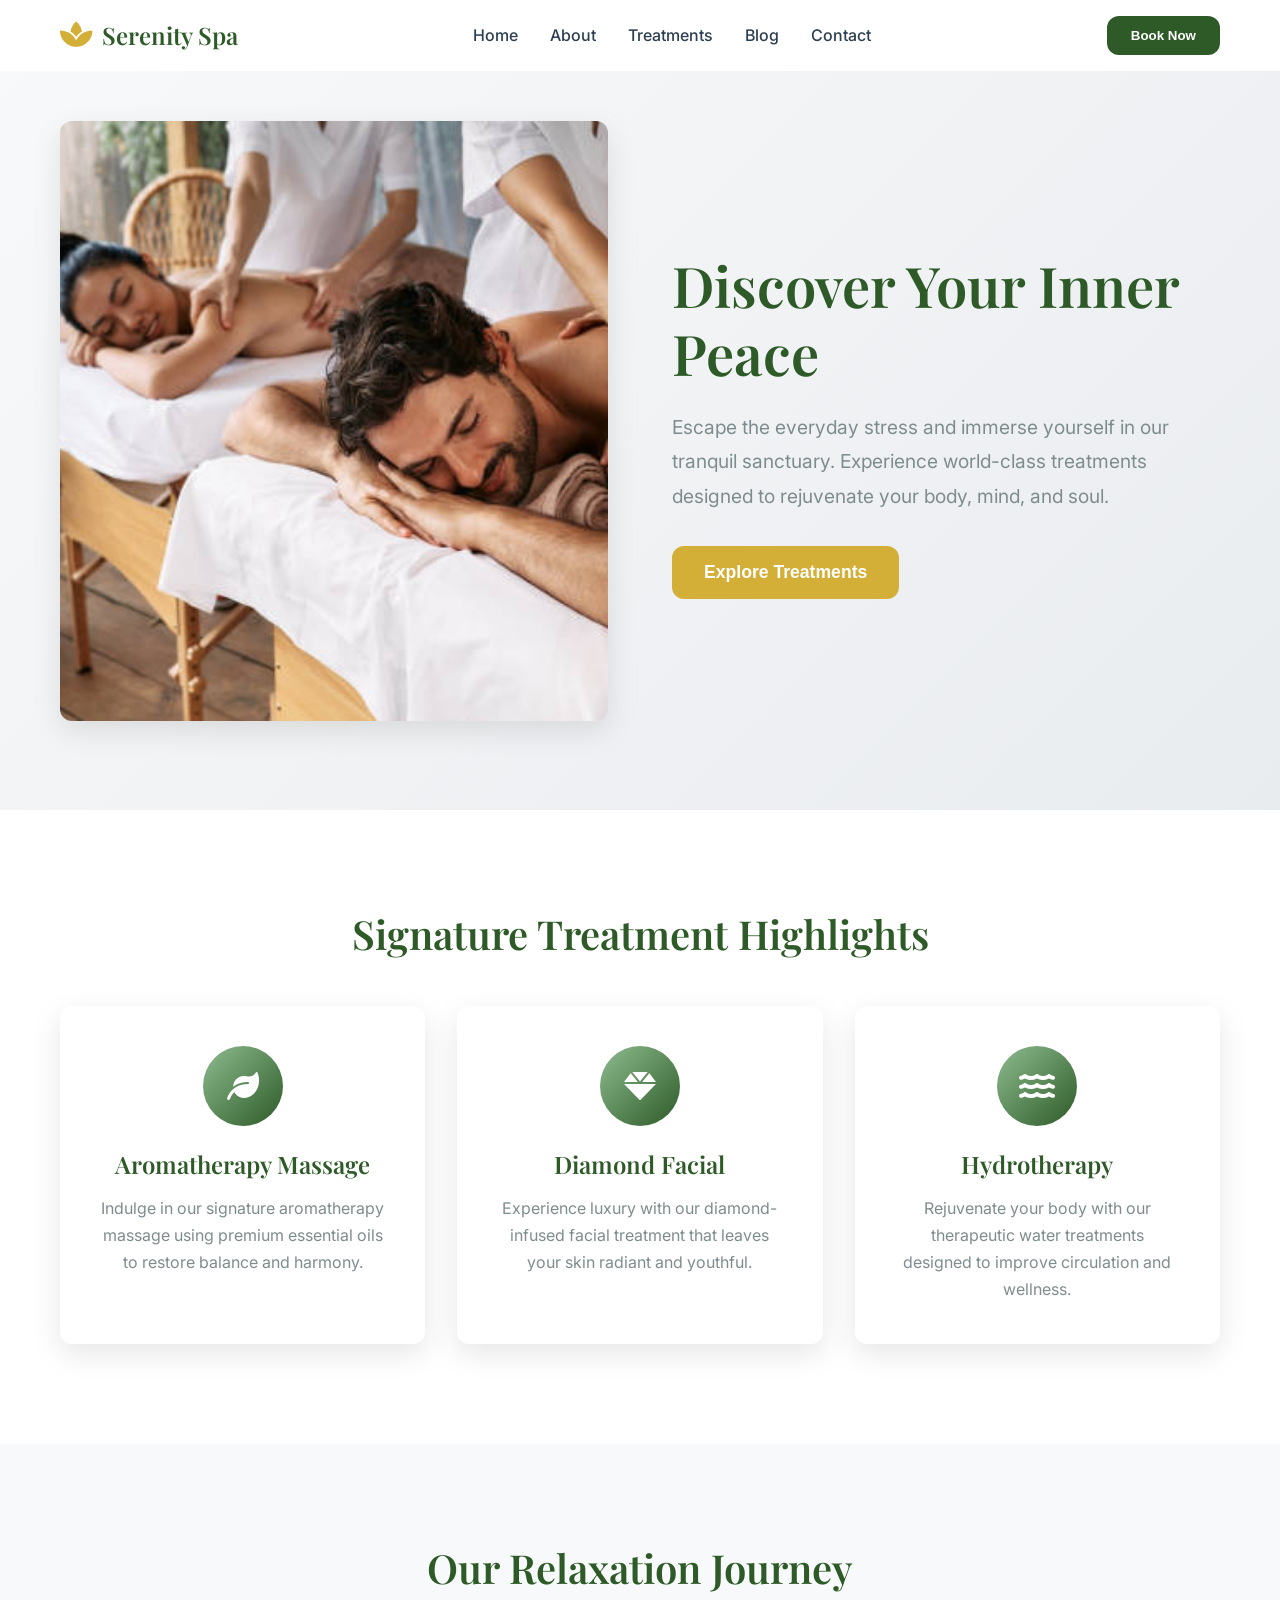
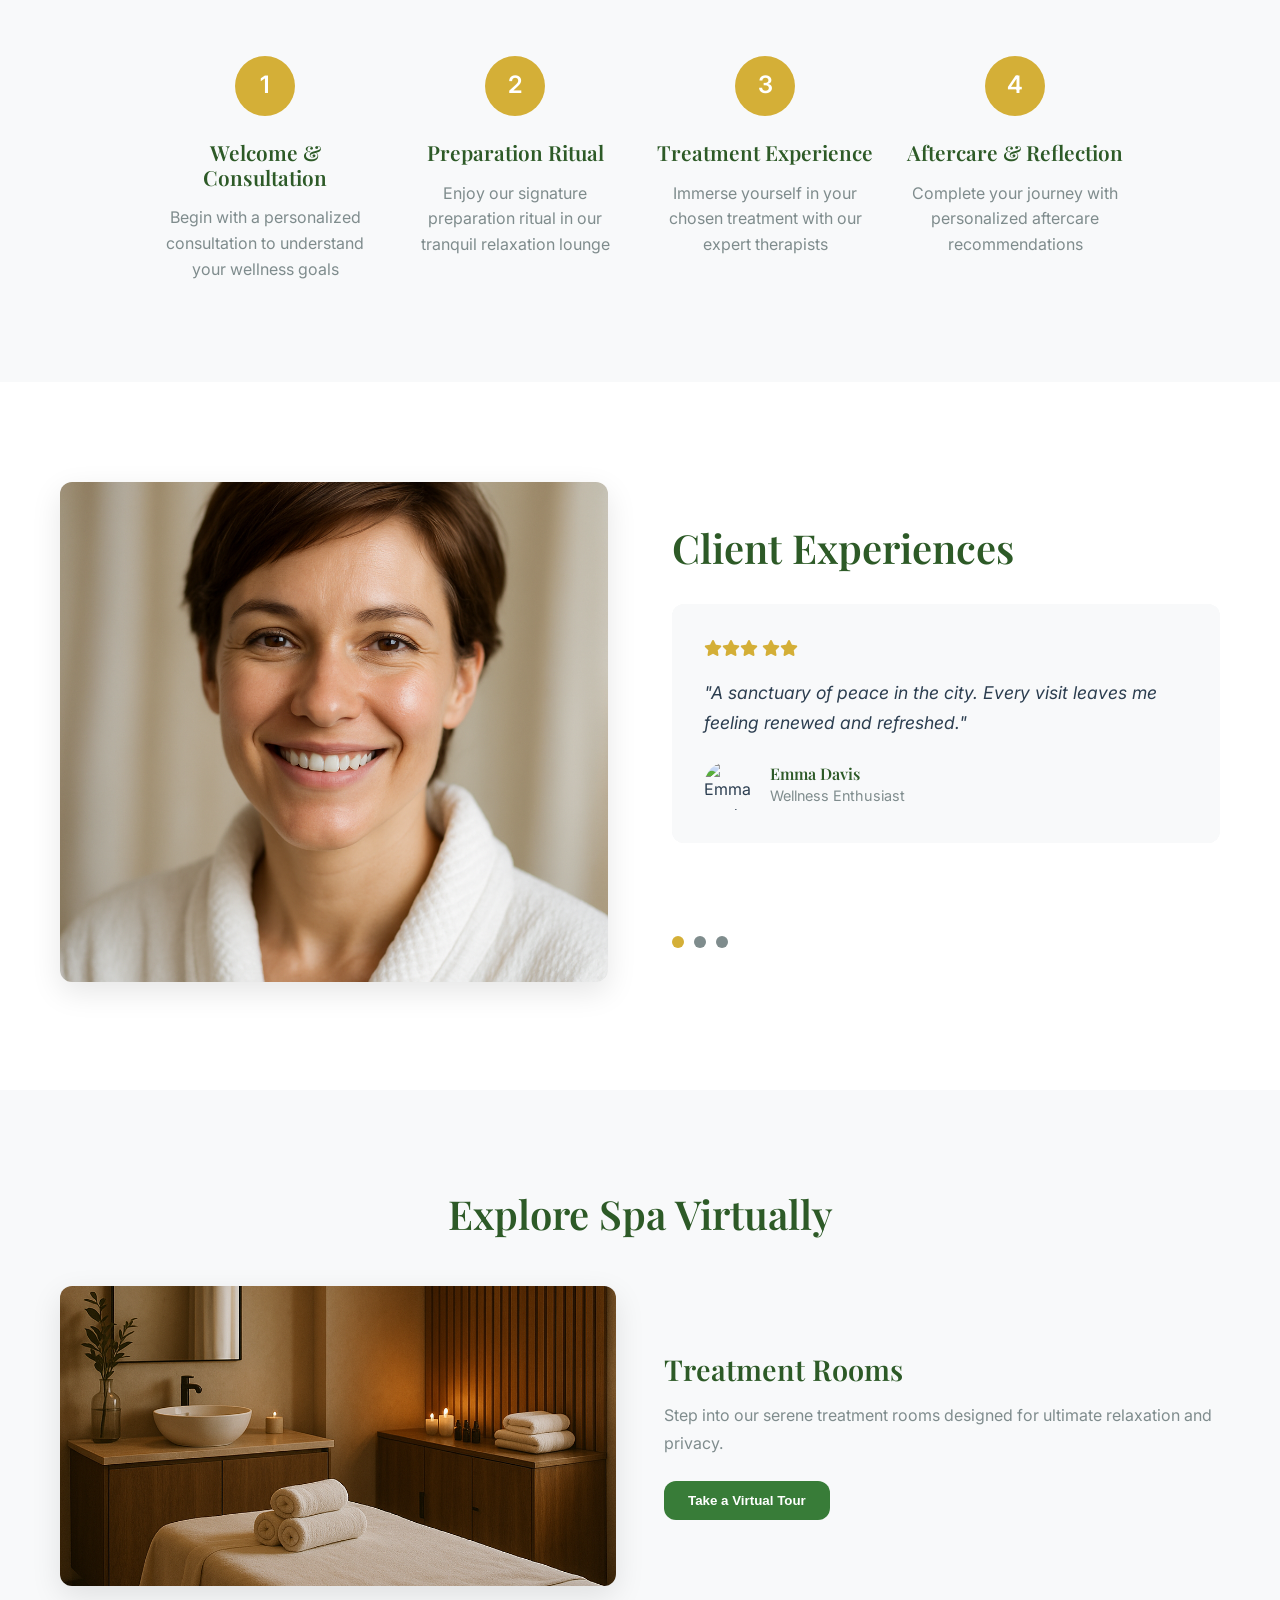
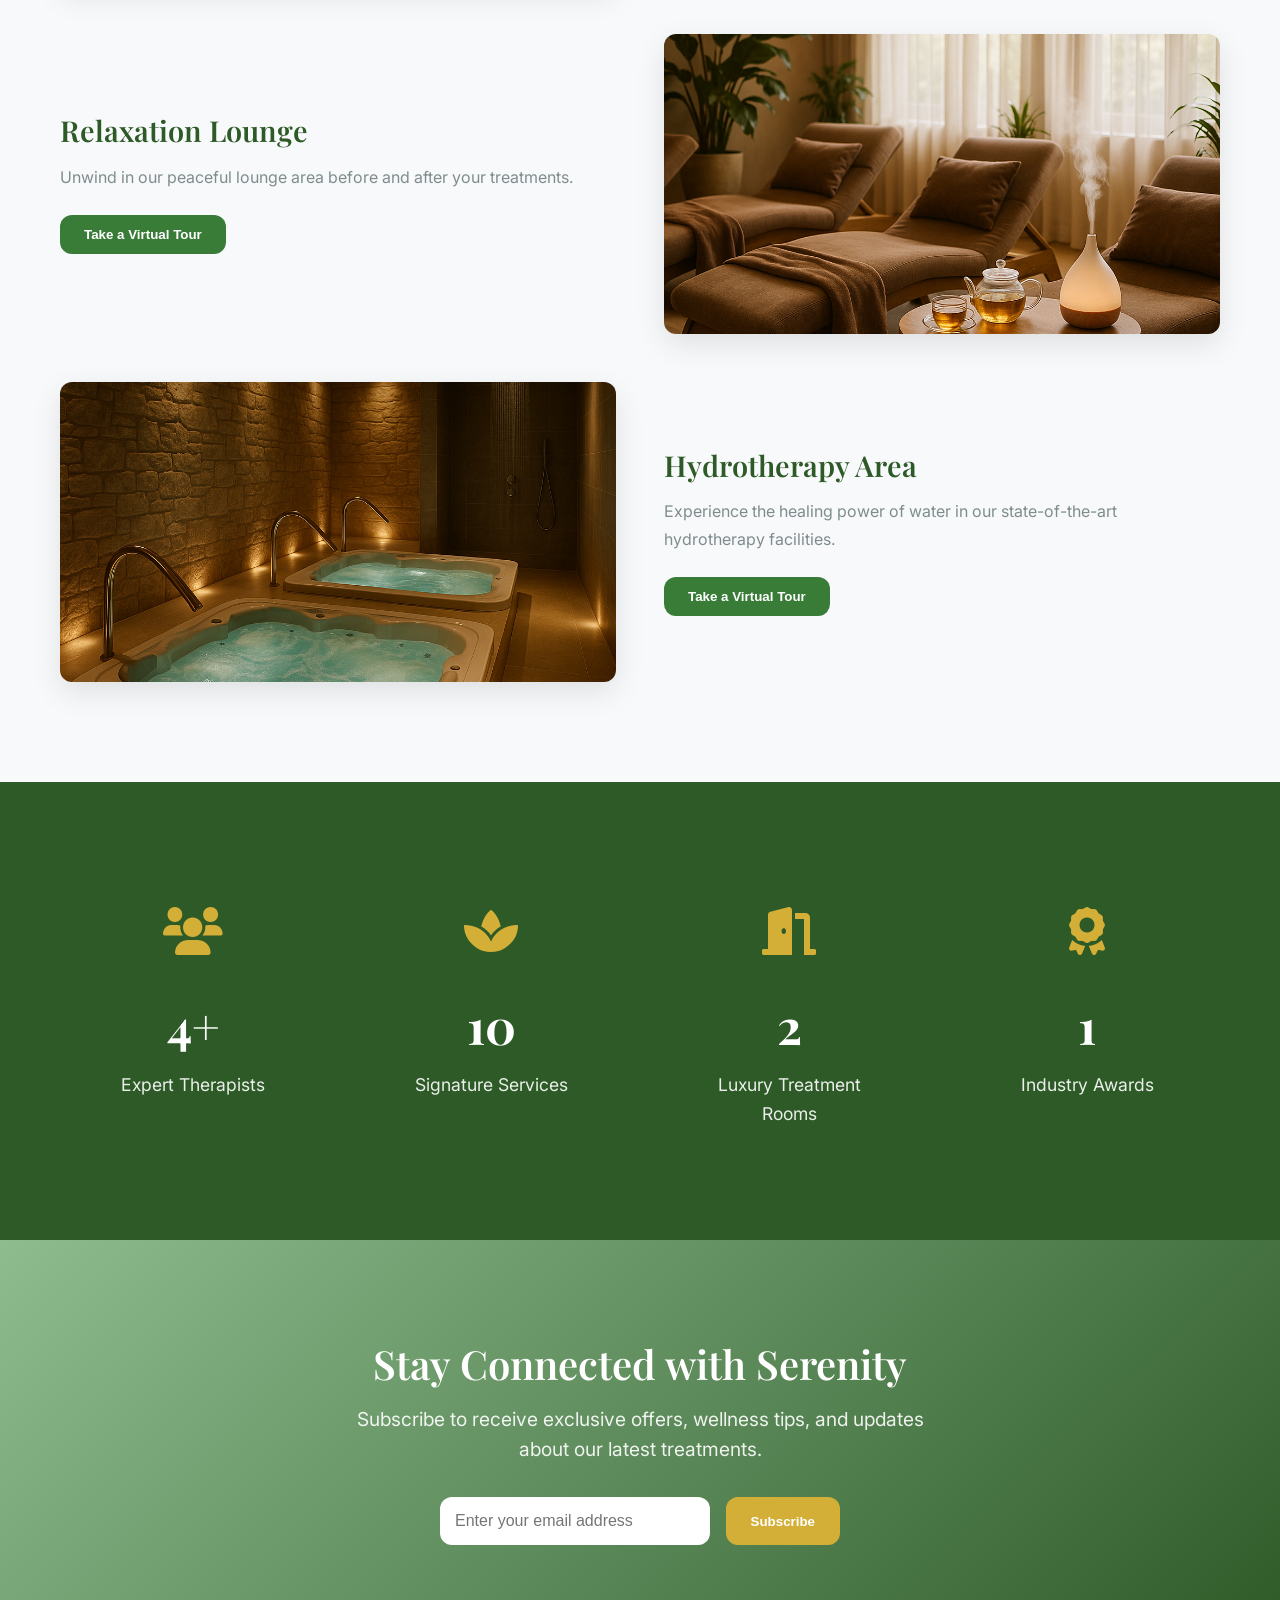
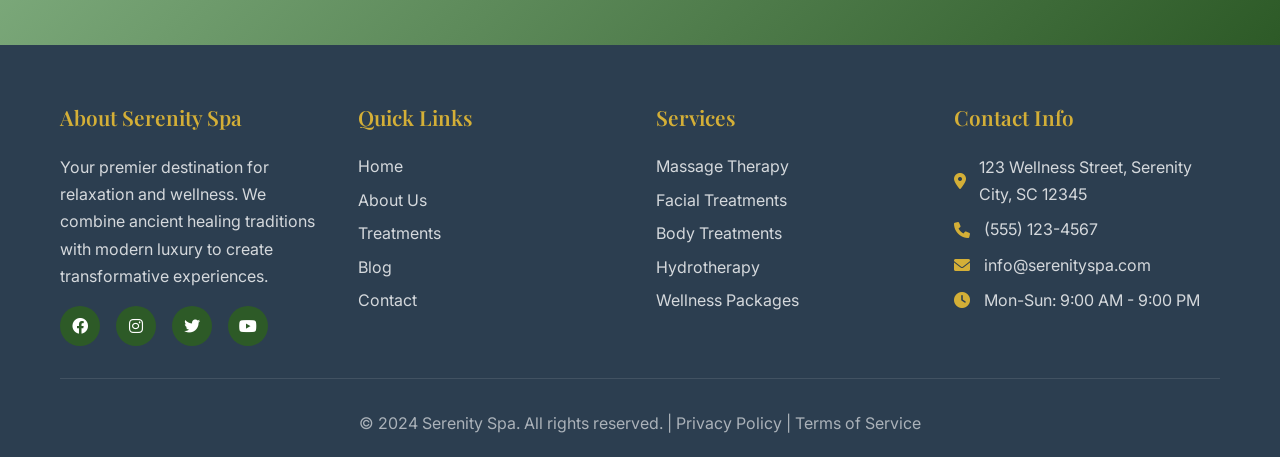
==== Index.html @ 97dac926 "Initial commit" ====
<!DOCTYPE html>
<html lang="en">
  <head>
    <meta charset="UTF-8" />
    <meta name="viewport" content="width=device-width, initial-scale=1.0" />
    <title>Serenity Spa - Ultimate Relaxation Experience</title>
    <link rel="stylesheet" href="./styles.css" />
    <link href="https://unpkg.com/aos@2.3.1/dist/aos.css" rel="stylesheet" />
    <link
      href="https://cdnjs.cloudflare.com/ajax/libs/font-awesome/6.0.0/css/all.min.css"
      rel="stylesheet"
    />
    <link
      href="https://cdn.jsdelivr.net/npm/aos@2.3.4/dist/aos.css"
      rel="stylesheet"
    />
    <link
      href="https://fonts.googleapis.com/css2?family=Playfair+Display:wght@400;500;600;700&family=Inter:wght@300;400;500;600&display=swap"
      rel="stylesheet"
    />
  </head>
  <body>
    <!-- Navigation Bar -->
    <nav class="navbar" id="navbar">
      <div class="nav-container">
        <div class="nav-logo">
          <i class="fas fa-spa"></i>
          <span>Serenity Spa</span>
        </div>
        <ul class="nav-menu" id="nav-menu">
          <li><a href="#home" class="nav-link">Home</a></li>
          <li><a href="#about" class="nav-link">About</a></li>
          <li><a href="#treatments" class="nav-link">Treatments</a></li>
          <li><a href="#blog" class="nav-link">Blog</a></li>
          <li><a href="#contact" class="nav-link">Contact</a></li>
        </ul>
        <button class="book-now-btn">Book Now</button>
        <div class="hamburger" id="hamburger">
          <span></span>
          <span></span>
          <span></span>
        </div>
      </div>
    </nav>

    <!-- Hero Section -->
    <section class="hero" id="home">
      <div class="hero-container">
        <div class="hero-image" data-aos="fade-right" data-aos-duration="1000">
          <img
            src="./assets/images/hero-image/Spa hero Image.jpg"
            alt="Serene Spa Experience"
          />
        </div>
        <div
          class="hero-content"
          data-aos="fade-left"
          data-aos-duration="1000"
          data-aos-delay="200"
        >
          <h1>Discover Your Inner Peace</h1>
          <p>
            Escape the everyday stress and immerse yourself in our tranquil
            sanctuary. Experience world-class treatments designed to rejuvenate
            your body, mind, and soul.
          </p>
          <button class="cta-btn">Explore Treatments</button>
        </div>
      </div>
    </section>

    <!-- Signature Treatments -->
    <section class="treatments" id="treatments">
      <div class="container">
        <h2 data-aos="fade-up">Signature Treatment Highlights</h2>
        <div class="treatments-grid">
          <div class="treatment-card" data-aos="fade-up" data-aos-delay="100">
            <div class="treatment-icon">
              <i class="fas fa-leaf"></i>
            </div>
            <h3>Aromatherapy Massage</h3>
            <p>
              Indulge in our signature aromatherapy massage using premium
              essential oils to restore balance and harmony.
            </p>
          </div>
          <div class="treatment-card" data-aos="fade-up" data-aos-delay="200">
            <div class="treatment-icon">
              <i class="fas fa-gem"></i>
            </div>
            <h3>Diamond Facial</h3>
            <p>
              Experience luxury with our diamond-infused facial treatment that
              leaves your skin radiant and youthful.
            </p>
          </div>
          <div class="treatment-card" data-aos="fade-up" data-aos-delay="300">
            <div class="treatment-icon">
              <i class="fas fa-water"></i>
            </div>
            <h3>Hydrotherapy</h3>
            <p>
              Rejuvenate your body with our therapeutic water treatments
              designed to improve circulation and wellness.
            </p>
          </div>
        </div>
      </div>
    </section>

    <!-- Relaxation Journey -->
    <section class="journey" id="about">
      <div class="container">
        <h2 data-aos="fade-up">Our Relaxation Journey</h2>
        <div class="journey-steps">
          <div class="step" data-aos="fade-up" data-aos-delay="100">
            <div class="step-number">1</div>
            <h3>Welcome & Consultation</h3>
            <p>
              Begin with a personalized consultation to understand your wellness
              goals
            </p>
          </div>
          <div class="step-connector"></div>
          <div class="step" data-aos="fade-up" data-aos-delay="200">
            <div class="step-number">2</div>
            <h3>Preparation Ritual</h3>
            <p>
              Enjoy our signature preparation ritual in our tranquil relaxation
              lounge
            </p>
          </div>
          <div class="step-connector"></div>
          <div class="step" data-aos="fade-up" data-aos-delay="300">
            <div class="step-number">3</div>
            <h3>Treatment Experience</h3>
            <p>
              Immerse yourself in your chosen treatment with our expert
              therapists
            </p>
          </div>
          <div class="step-connector"></div>
          <div class="step" data-aos="fade-up" data-aos-delay="400">
            <div class="step-number">4</div>
            <h3>Aftercare & Reflection</h3>
            <p>
              Complete your journey with personalized aftercare recommendations
            </p>
          </div>
        </div>
      </div>
    </section>

    <!-- Testimonials -->
    <section class="testimonials" data-aos="fade-up">
  <div class="container">
    <div class="testimonials-content">
      <div class="testimonials-image" data-aos="fade-right">
        <img src="./assets/images/Testimonials/Emma.png" alt="Happy Client" />
      </div>
      <div class="testimonials-cards" data-aos="fade-left">
        <h2>Client Experiences</h2>
        <div class="testimonial-carousel">
          <div class="testimonial-card active">
            <div class="stars">
              <i class="fas fa-star"></i><i class="fas fa-star"></i><i class="fas fa-star"></i>
              <i class="fas fa-star"></i><i class="fas fa-star"></i>
            </div>
            <p>
              "The most relaxing experience I've ever had. The aromatherapy massage was absolutely divine!"
            </p>
            <div class="client-info">
              <img src="/placeholder.svg?height=50&width=50&text=SJ" alt="Sarah Johnson" />
              <div>
                <h4>Sarah Johnson</h4>
                <span>Regular Client</span>
              </div>
            </div>
          </div>
          <div class="testimonial-card" data-aos="fade-in">
            <div class="stars">
              <i class="fas fa-star"></i><i class="fas fa-star"></i><i class="fas fa-star"></i>
              <i class="fas fa-star"></i><i class="fas fa-star"></i>
            </div>
            <p>
              "Professional staff, luxurious facilities, and treatments that truly transform. Highly recommended!"
            </p>
            <div class="client-info">
              <img src="/placeholder.svg?height=50&width=50&text=MC" alt="Michael Chen" />
              <div>
                <h4>Michael Chen</h4>
                <span>VIP Member</span>
              </div>
            </div>
          </div>
          <div class="testimonial-card" data-aos="fade-in">
            <div class="stars">
              <i class="fas fa-star"></i><i class="fas fa-star"></i><i class="fas fa-star"></i>
              <i class="fas fa-star"></i><i class="fas fa-star"></i>
            </div>
            <p>
              "A sanctuary of peace in the city. Every visit leaves me feeling renewed and refreshed."
            </p>
            <div class="client-info">
              <img src="/placeholder.svg?height=50&width=50&text=ED" alt="Emma Davis" />
              <div>
                <h4>Emma Davis</h4>
                <span>Wellness Enthusiast</span>
              </div>
            </div>
          </div>
        </div>
        <div class="testimonial-nav">
          <button class="nav-dot active" data-slide="0"></button>
          <button class="nav-dot" data-slide="1"></button>
          <button class="nav-dot" data-slide="2"></button>
        </div>
      </div>
    </div>
  </div>
</section>

    <!-- Virtual Gallery -->
    <section class="gallery">
      <div class="container">
        <h2 data-aos="fade-up">Explore Spa Virtually</h2>
        <div class="gallery-grid">
          <div class="gallery-item" data-aos="fade-up" data-aos-delay="100">
            <img
              src="./assets/images/virtual-tour/treatement-rooms.png"
              alt="Treatment Room"
            />
            <div class="gallery-content">
              <h3>Treatment Rooms</h3>
              <p>
                Step into our serene treatment rooms designed for ultimate
                relaxation and privacy.
              </p>
              <button class="tour-btn">Take a Virtual Tour</button>
            </div>
          </div>
          <div
            class="gallery-item reverse"
            data-aos="fade-up"
            data-aos-delay="200"
          >
            <img
              src="./assets/images/virtual-tour/relaxation-room.png"
              alt="Relaxation Lounge"
            />
            <div class="gallery-content">
              <h3>Relaxation Lounge</h3>
              <p>
                Unwind in our peaceful lounge area before and after your
                treatments.
              </p>
              <button class="tour-btn">Take a Virtual Tour</button>
            </div>
          </div>
          <div class="gallery-item" data-aos="fade-up" data-aos-delay="300">
            <img
              src="./assets/images/virtual-tour/hydrotherapy-area.png"
              alt="Hydrotherapy Area"
            />
            <div class="gallery-content">
              <h3>Hydrotherapy Area</h3>
              <p>
                Experience the healing power of water in our state-of-the-art
                hydrotherapy facilities.
              </p>
              <button class="tour-btn">Take a Virtual Tour</button>
            </div>
          </div>
        </div>
      </div>
    </section>

    <!-- Statistics -->
    <section class="stats">
      <div class="container">
        <div class="stats-grid">
          <div class="stat-item" data-aos="fade-up" data-aos-delay="100">
            <div class="stat-icon">
              <i class="fas fa-users"></i>
            </div>
            <div class="stat-number">13+</div>
            <div class="stat-label">Expert Therapists</div>
          </div>
          <div class="stat-item" data-aos="fade-up" data-aos-delay="200">
            <div class="stat-icon">
              <i class="fas fa-spa"></i>
            </div>
            <div class="stat-number">32</div>
            <div class="stat-label">Signature Services</div>
          </div>
          <div class="stat-item" data-aos="fade-up" data-aos-delay="300">
            <div class="stat-icon">
              <i class="fas fa-door-open"></i>
            </div>
            <div class="stat-number">4</div>
            <div class="stat-label">Luxury Treatment Rooms</div>
          </div>
          <div class="stat-item" data-aos="fade-up" data-aos-delay="400">
            <div class="stat-icon">
              <i class="fas fa-award"></i>
            </div>
            <div class="stat-number">2</div>
            <div class="stat-label">Industry Awards</div>
          </div>
        </div>
      </div>
    </section>

    <!-- Newsletter -->
    <section class="newsletter">
      <div class="container">
        <div class="newsletter-content" data-aos="fade-up">
          <h2>Stay Connected with Serenity</h2>
          <p>
            Subscribe to receive exclusive offers, wellness tips, and updates
            about our latest treatments.
          </p>
          <form class="newsletter-form" id="newsletter-form">
            <input
              type="email"
              placeholder="Enter your email address"
              required
            />
            <button type="submit">Subscribe</button>
          </form>
        </div>
      </div>
    </section>

    <!-- Footer -->
    <footer class="footer" id="contact">
      <div class="container">
        <div class="footer-content">
          <div class="footer-section">
            <h3>About Serenity Spa</h3>
            <p>
              Your premier destination for relaxation and wellness. We combine
              ancient healing traditions with modern luxury to create
              transformative experiences.
            </p>
            <div class="social-icons">
              <a href="#"><i class="fab fa-facebook"></i></a>
              <a href="#"><i class="fab fa-instagram"></i></a>
              <a href="#"><i class="fab fa-twitter"></i></a>
              <a href="#"><i class="fab fa-youtube"></i></a>
            </div>
          </div>
          <div class="footer-section">
            <h3>Quick Links</h3>
            <ul>
              <li><a href="#home">Home</a></li>
              <li><a href="#about">About Us</a></li>
              <li><a href="#treatments">Treatments</a></li>
              <li><a href="#blog">Blog</a></li>
              <li><a href="#contact">Contact</a></li>
            </ul>
          </div>
          <div class="footer-section">
            <h3>Services</h3>
            <ul>
              <li><a href="#">Massage Therapy</a></li>
              <li><a href="#">Facial Treatments</a></li>
              <li><a href="#">Body Treatments</a></li>
              <li><a href="#">Hydrotherapy</a></li>
              <li><a href="#">Wellness Packages</a></li>
            </ul>
          </div>
          <div class="footer-section">
            <h3>Contact Info</h3>
            <div class="contact-info">
              <p>
                <i class="fas fa-map-marker-alt"></i> 123 Wellness Street,
                Serenity City, SC 12345
              </p>
              <p><i class="fas fa-phone"></i> (555) 123-4567</p>
              <p><i class="fas fa-envelope"></i> info@serenityspa.com</p>
              <p><i class="fas fa-clock"></i> Mon-Sun: 9:00 AM - 9:00 PM</p>
            </div>
          </div>
        </div>
        <div class="footer-bottom">
          <p>
            &copy; 2024 Serenity Spa. All rights reserved. | Privacy Policy |
            Terms of Service
          </p>
        </div>
      </div>
    </footer>

    <script src="https://cdn.jsdelivr.net/npm/aos@2.3.4/dist/aos.js"></script>
    <script src="./Index.js"></script>
  </body>
</html>
---- styles.css ----
/* Reset and Base Styles */
* {
  margin: 0;
  padding: 0;
  box-sizing: border-box;
}

:root {
  --primary-color: #2d5a27;
  --secondary-color: #8fbc8f;
  --accent-color: #d4af37;
  --text-dark: #2c3e50;
  --text-light: #7f8c8d;
  --white: #ffffff;
  --light-bg: #f8f9fa;
  --shadow: 0 10px 30px rgba(0, 0, 0, 0.1);
  --shadow-hover: 0 15px 40px rgba(0, 0, 0, 0.15);
  --border-radius: 12px;
  --transition: all 0.3s ease;
}

body {
  font-family: "Inter", sans-serif;
  line-height: 1.6;
  color: var(--text-dark);
  overflow-x: hidden;
}

h1,
h2,
h3,
h4,
h5,
h6 {
  font-family: "Playfair Display", serif;
  font-weight: 600;
  line-height: 1.2;
}

.container {
  max-width: 1200px;
  margin: 0 auto;
  padding: 0 20px;
}

/* Navigation */
.navbar {
  position: fixed;
  top: 0;
  width: 100%;
  background: rgba(255, 255, 255, 0.95);
  backdrop-filter: blur(10px);
  z-index: 1000;
  transition: var(--transition);
  padding: 1rem 0;
}

.navbar.scrolled {
  background: rgba(255, 255, 255, 0.98);
  box-shadow: var(--shadow);
}

.nav-container {
  max-width: 1200px;
  margin: 0 auto;
  padding: 0 20px;
  display: flex;
  justify-content: space-between;
  align-items: center;
}

.nav-logo {
  display: flex;
  align-items: center;
  gap: 10px;
  font-family: "Playfair Display", serif;
  font-size: 1.5rem;
  font-weight: 600;
  color: var(--primary-color);
}

.nav-logo i {
  font-size: 1.8rem;
  color: var(--accent-color);
}

.nav-menu {
  display: flex;
  list-style: none;
  gap: 2rem;
}

.nav-link {
  text-decoration: none;
  color: var(--text-dark);
  font-weight: 500;
  transition: var(--transition);
  position: relative;
}

.nav-link:hover {
  color: var(--primary-color);
}

.nav-link::after {
  content: "";
  position: absolute;
  bottom: -5px;
  left: 0;
  width: 0;
  height: 2px;
  background: var(--accent-color);
  transition: var(--transition);
}

.nav-link:hover::after {
  width: 100%;
}

.book-now-btn {
  background: var(--primary-color);
  color: var(--white);
  border: none;
  padding: 12px 24px;
  border-radius: var(--border-radius);
  font-weight: 600;
  cursor: pointer;
  transition: var(--transition);
}

.book-now-btn:hover {
  background: var(--secondary-color);
  transform: translateY(-2px);
  box-shadow: var(--shadow);
}

.hamburger {
  display: none;
  flex-direction: column;
  cursor: pointer;
}

.hamburger span {
  width: 25px;
  height: 3px;
  background: var(--primary-color);
  margin: 3px 0;
  transition: var(--transition);
}

/* Hero Section */
.hero {
  min-height: 90vh;
  display: flex;
  align-items: center;
  padding: 120px 0 80px;
  background: linear-gradient(135deg, #f8f9fa 0%, #e9ecef 100%);
}

.hero-container {
  max-width: 1200px;
  margin: 0 auto;
  padding: 0 20px;
  display: grid;
  grid-template-columns: 1fr 1fr;
  gap: 4rem;
  align-items: center;
}

.hero-image img {
  width: 100%;
  height: 600px;
  object-fit: cover;
  border-radius: var(--border-radius);
  box-shadow: var(--shadow);
}

.hero-content h1 {
  font-size: 3.5rem;
  margin-bottom: 1.5rem;
  color: var(--primary-color);
}

.hero-content p {
  font-size: 1.2rem;
  color: var(--text-light);
  margin-bottom: 2rem;
  line-height: 1.8;
}

.cta-btn {
  background: var(--accent-color);
  color: var(--white);
  border: none;
  padding: 16px 32px;
  font-size: 1.1rem;
  font-weight: 600;
  border-radius: var(--border-radius);
  cursor: pointer;
  transition: var(--transition);
}

.cta-btn:hover {
  background: #b8941f;
  transform: translateY(-3px);
  box-shadow: var(--shadow-hover);
}

/* Treatments Section */
.treatments {
  padding: 100px 0;
  background: var(--white);
}

.treatments h2 {
  text-align: center;
  font-size: 2.5rem;
  margin-bottom: 3rem;
  color: var(--primary-color);
}

.treatments-grid {
  display: grid;
  grid-template-columns: repeat(auto-fit, minmax(300px, 1fr));
  gap: 2rem;
}

.treatment-card {
  background: var(--white);
  padding: 2.5rem;
  border-radius: var(--border-radius);
  text-align: center;
  box-shadow: var(--shadow);
  transition: var(--transition);
}

.treatment-card:hover {
  transform: translateY(-10px);
  box-shadow: var(--shadow-hover);
}

.treatment-icon {
  width: 80px;
  height: 80px;
  background: linear-gradient(
    135deg,
    var(--secondary-color),
    var(--primary-color)
  );
  border-radius: 50%;
  display: flex;
  align-items: center;
  justify-content: center;
  margin: 0 auto 1.5rem;
}

.treatment-icon i {
  font-size: 2rem;
  color: var(--white);
}

.treatment-card h3 {
  font-size: 1.5rem;
  margin-bottom: 1rem;
  color: var(--primary-color);
}

.treatment-card p {
  color: var(--text-light);
  line-height: 1.7;
}

/*.treatment-icon .fa-leaf {
  background-image: url("./assets/images/treatment-highlight/aroma-therapy.jpeg");
}*/

/* Journey Section */
.journey {
  padding: 100px 0;
  background: var(--light-bg);
}

.journey h2 {
  text-align: center;
  font-size: 2.5rem;
  margin-bottom: 4rem;
  color: var(--primary-color);
}

.journey-steps {
  display: flex;
  justify-content: space-between;
  align-items: flex-start;
  position: relative;
  max-width: 1000px;
  margin: 0 auto;
}

.step {
  flex: 1;
  text-align: center;
  padding: 0 1rem;
}

.step-number {
  width: 60px;
  height: 60px;
  background: var(--accent-color);
  color: var(--white);
  border-radius: 50%;
  display: flex;
  align-items: center;
  justify-content: center;
  font-size: 1.5rem;
  font-weight: 600;
  margin: 0 auto 1.5rem;
}

.step h3 {
  font-size: 1.3rem;
  margin-bottom: 1rem;
  color: var(--primary-color);
}

.step p {
  color: var(--text-light);
  line-height: 1.6;
}

.step-connector {
  position: absolute;
  top: 30px;
  left: 0;
  right: 0;
  height: 2px;
  background: linear-gradient(
    90deg,
    var(--secondary-color),
    var(--accent-color)
  );
  z-index: -1;
}

/* Testimonials */
.testimonials {
  padding: 100px 0;
  background: var(--white);
}

.testimonials-content {
  display: grid;
  grid-template-columns: 1fr 1fr;
  gap: 4rem;
  align-items: center;
}

.testimonials-image img {
  width: 100%;
  height: 500px;
  object-fit: cover;
  border-radius: var(--border-radius);
  box-shadow: var(--shadow);
}

.testimonials-cards h2 {
  font-size: 2.5rem;
  margin-bottom: 2rem;
  color: var(--primary-color);
}

.testimonial-carousel {
  position: relative;
  height: 300px;
  overflow: hidden;
}

.testimonial-card {
  position: absolute;
  top: 0;
  left: 0;
  width: 100%;
  background: var(--light-bg);
  padding: 2rem;
  border-radius: var(--border-radius);
  opacity: 0;
  transform: translateX(100%);
  transition: var(--transition);
}

.testimonial-card.active {
  opacity: 1;
  transform: translateX(0);
}

.stars {
  color: var(--accent-color);
  margin-bottom: 1rem;
}

.testimonial-card p {
  font-size: 1.1rem;
  line-height: 1.7;
  margin-bottom: 1.5rem;
  color: var(--text-dark);
  font-style: italic;
}

.client-info {
  display: flex;
  align-items: center;
  gap: 1rem;
}

.client-info img {
  width: 50px;
  height: 50px;
  border-radius: 50%;
  object-fit: cover;
}

.client-info h4 {
  font-size: 1rem;
  color: var(--primary-color);
}

.client-info span {
  font-size: 0.9rem;
  color: var(--text-light);
}

.testimonial-nav {
  display: flex;
  gap: 10px;
  margin-top: 2rem;
}

.nav-dot {
  width: 12px;
  height: 12px;
  border-radius: 50%;
  border: none;
  background: var(--text-light);
  cursor: pointer;
  transition: var(--transition);
}

.nav-dot.active {
  background: var(--accent-color);
}

/* Gallery Section */
.gallery {
  padding: 100px 0;
  background: var(--light-bg);
}

.gallery h2 {
  text-align: center;
  font-size: 2.5rem;
  margin-bottom: 3rem;
  color: var(--primary-color);
}

.gallery-grid {
  display: flex;
  flex-direction: column;
  gap: 3rem;
}

.gallery-item {
  display: grid;
  grid-template-columns: 1fr 1fr;
  gap: 3rem;
  align-items: center;
}

.gallery-item.reverse {
  direction: rtl;
}

.gallery-item.reverse > * {
  direction: ltr;
}

.gallery-item img {
  width: 100%;
  height: 300px;
  object-fit: cover;
  border-radius: var(--border-radius);
  box-shadow: var(--shadow);
}

.gallery-content h3 {
  font-size: 1.8rem;
  margin-bottom: 1rem;
  color: var(--primary-color);
}

.gallery-content p {
  color: var(--text-light);
  line-height: 1.7;
  margin-bottom: 1.5rem;
}

.tour-btn {
  background: #387c38;
  color: var(--white);
  border: none;
  padding: 12px 24px;
  border-radius: var(--border-radius);
  font-weight: 600;
  cursor: pointer;
  transition: var(--transition);
}

.tour-btn:hover {
  background: var(--primary-color);
  transform: translateY(-2px);
  box-shadow: var(--shadow);
}

/* Statistics */
.stats {
  padding: 80px 0;
  background: var(--primary-color);
  color: var(--white);
}

.stats-grid {
  display: grid;
  grid-template-columns: repeat(auto-fit, minmax(200px, 1fr));
  gap: 2rem;
}

.stat-item {
  text-align: center;
  padding: 2rem;
}

.stat-icon {
  font-size: 3rem;
  color: var(--accent-color);
  margin-bottom: 1rem;
}

.stat-number {
  font-size: 3rem;
  font-weight: 700;
  margin-bottom: 0.5rem;
  font-family: "Playfair Display", serif;
}

.stat-label {
  font-size: 1.1rem;
  color: rgba(255, 255, 255, 0.9);
}

/* Newsletter */
.newsletter {
  padding: 100px 0;
  background: linear-gradient(
    135deg,
    var(--secondary-color),
    var(--primary-color)
  );
  color: var(--white);
}

.newsletter-content {
  text-align: center;
  max-width: 600px;
  margin: 0 auto;
}

.newsletter h2 {
  font-size: 2.5rem;
  margin-bottom: 1rem;
}

.newsletter p {
  font-size: 1.2rem;
  margin-bottom: 2rem;
  opacity: 0.9;
}

.newsletter-form {
  display: flex;
  gap: 1rem;
  max-width: 400px;
  margin: 0 auto;
}

.newsletter-form input {
  flex: 1;
  padding: 15px;
  border: none;
  border-radius: var(--border-radius);
  font-size: 1rem;
}

.newsletter-form button {
  background: var(--accent-color);
  color: var(--white);
  border: none;
  padding: 15px 25px;
  border-radius: var(--border-radius);
  font-weight: 600;
  cursor: pointer;
  transition: var(--transition);
}

.newsletter-form button:hover {
  background: #b8941f;
}

/* Footer */
.footer {
  background: var(--text-dark);
  color: var(--white);
  padding: 60px 0 20px;
}

.footer-content {
  display: grid;
  grid-template-columns: repeat(auto-fit, minmax(250px, 1fr));
  gap: 2rem;
  margin-bottom: 2rem;
}

.footer-section h3 {
  font-size: 1.3rem;
  margin-bottom: 1.5rem;
  color: var(--accent-color);
}

.footer-section p {
  line-height: 1.7;
  color: rgba(255, 255, 255, 0.8);
}

.footer-section ul {
  list-style: none;
}

.footer-section ul li {
  margin-bottom: 0.5rem;
}

.footer-section ul li a {
  color: rgba(255, 255, 255, 0.8);
  text-decoration: none;
  transition: var(--transition);
}

.footer-section ul li a:hover {
  color: var(--accent-color);
}

.social-icons {
  display: flex;
  gap: 1rem;
  margin-top: 1rem;
}

.social-icons a {
  width: 40px;
  height: 40px;
  background: var(--primary-color);
  color: var(--white);
  display: flex;
  align-items: center;
  justify-content: center;
  border-radius: 50%;
  text-decoration: none;
  transition: var(--transition);
}

.social-icons a:hover {
  background: var(--accent-color);
  transform: translateY(-3px);
}

.contact-info p {
  display: flex;
  align-items: center;
  gap: 10px;
  margin-bottom: 0.5rem;
  color: rgba(255, 255, 255, 0.8);
}

.contact-info i {
  color: var(--accent-color);
  width: 20px;
}

.footer-bottom {
  border-top: 1px solid rgba(255, 255, 255, 0.1);
  padding-top: 2rem;
  text-align: center;
  color: rgba(255, 255, 255, 0.6);
}

/* Responsive Design */
@media (max-width: 768px) {
  .hamburger {
    display: flex;
  }

  .nav-menu {
    position: fixed;
    top: 80px;
    left: -100%;
    width: 100%;
    height: calc(100vh - 80px);
    background: var(--white);
    flex-direction: column;
    justify-content: flex-start;
    align-items: center;
    padding-top: 2rem;
    transition: var(--transition);
    box-shadow: var(--shadow);
  }

  .nav-menu.active {
    left: 0;
  }

  .hero-container {
    grid-template-columns: 1fr;
    gap: 2rem;
    text-align: center;
  }

  .hero-content h1 {
    font-size: 2.5rem;
  }

  .testimonials-content {
    grid-template-columns: 1fr;
    gap: 2rem;
  }

  .gallery-item {
    grid-template-columns: 1fr;
    gap: 1.5rem;
  }

  .journey-steps {
    flex-direction: column;
    gap: 2rem;
  }

  .step-connector {
    display: none;
  }

  .newsletter-form {
    flex-direction: column;
  }

  .stats-grid {
    grid-template-columns: repeat(2, 1fr);
  }
}

@media (max-width: 480px) {
  .hero-content h1 {
    font-size: 2rem;
  }

  .treatments h2,
  .journey h2,
  .testimonials-cards h2,
  .gallery h2,
  .newsletter h2 {
    font-size: 2rem;
  }

  .stats-grid {
    grid-template-columns: 1fr;
  }
}

/* Smooth scrolling */
html {
  scroll-behavior: smooth;
}

/* Custom scrollbar */
::-webkit-scrollbar {
  width: 8px;
}

::-webkit-scrollbar-track {
  background: var(--light-bg);
}

::-webkit-scrollbar-thumb {
  background: var(--secondary-color);
  border-radius: 4px;
}

::-webkit-scrollbar-thumb:hover {
  background: var(--primary-color);
}

/* Animation keyframes */
@keyframes float {
  0%,
  100% {
    transform: translateY(0px);
  }
  50% {
    transform: translateY(-10px);
  }
}

@keyframes ripple {
  to {
    transform: scale(4);
    opacity: 0;
  }
}

.loaded {
  opacity: 1;
}

body {
  opacity: 0;
  transition: opacity 0.3s ease;
}
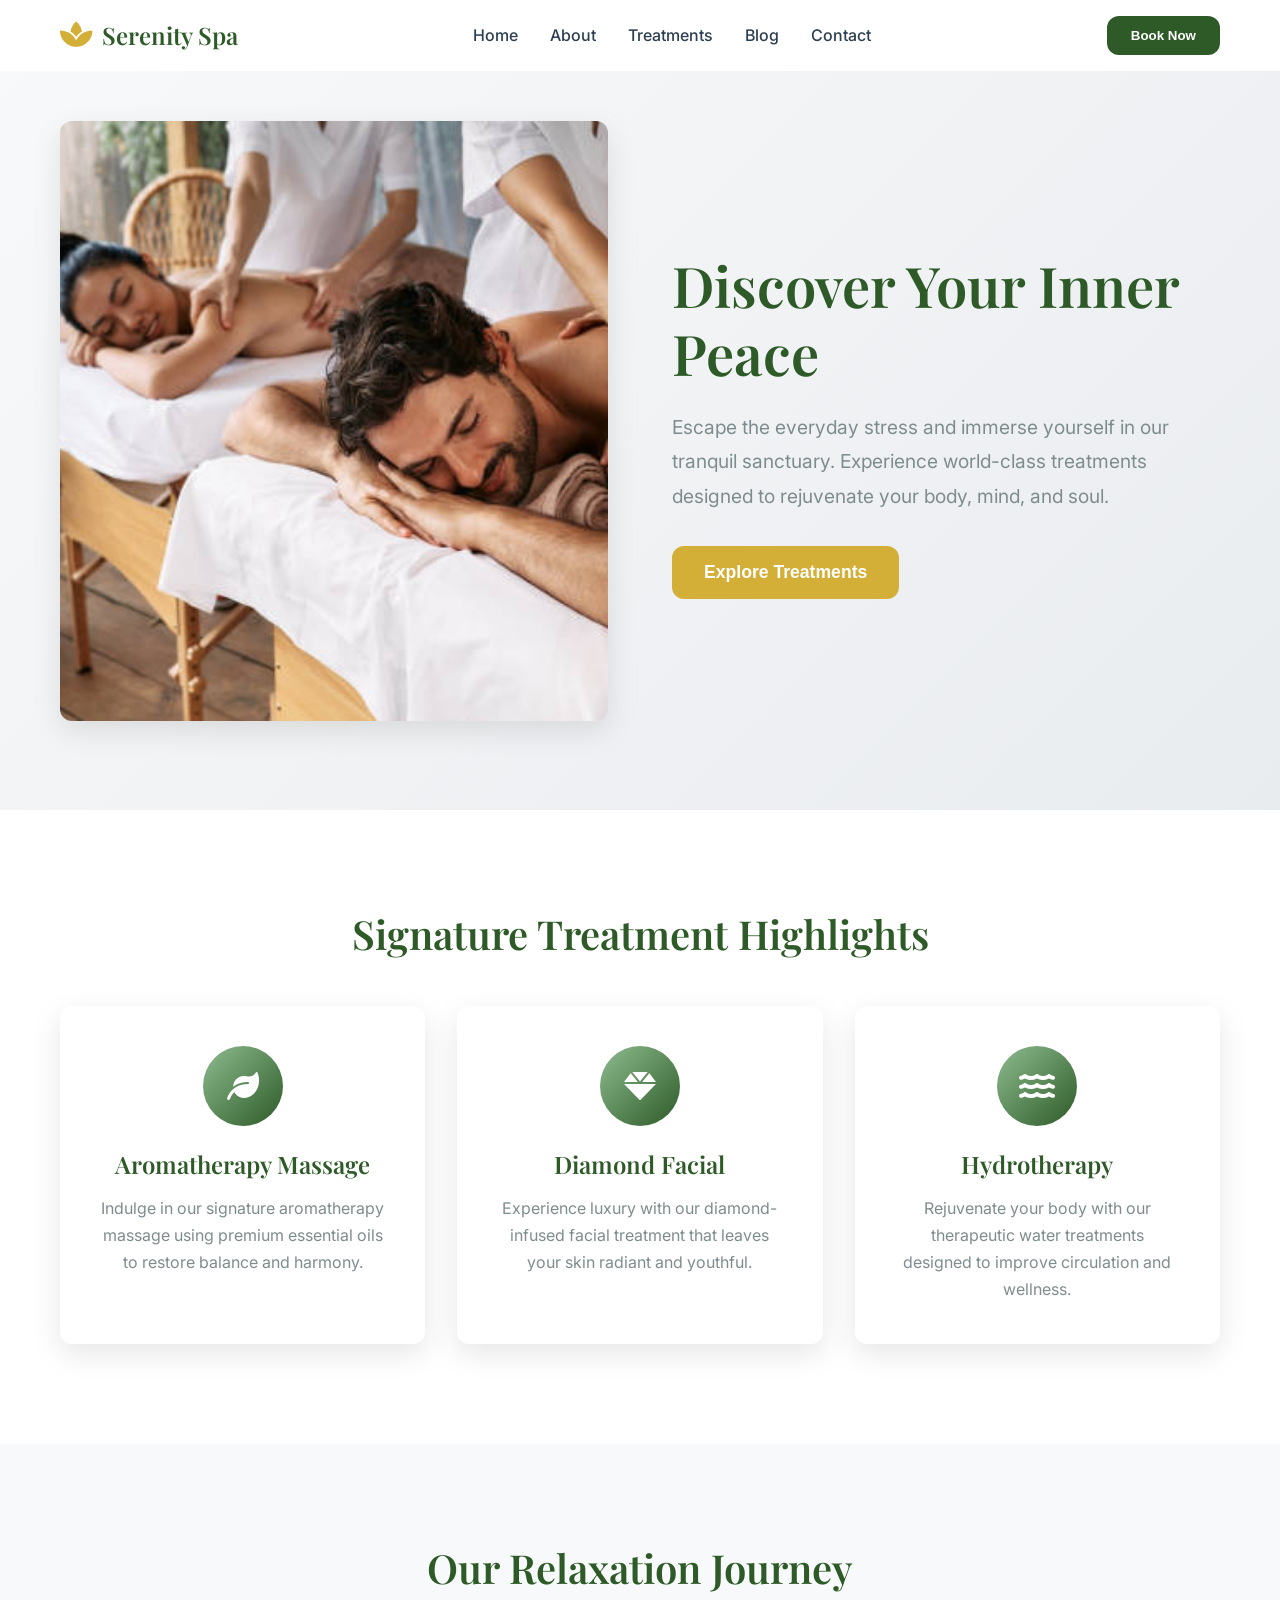
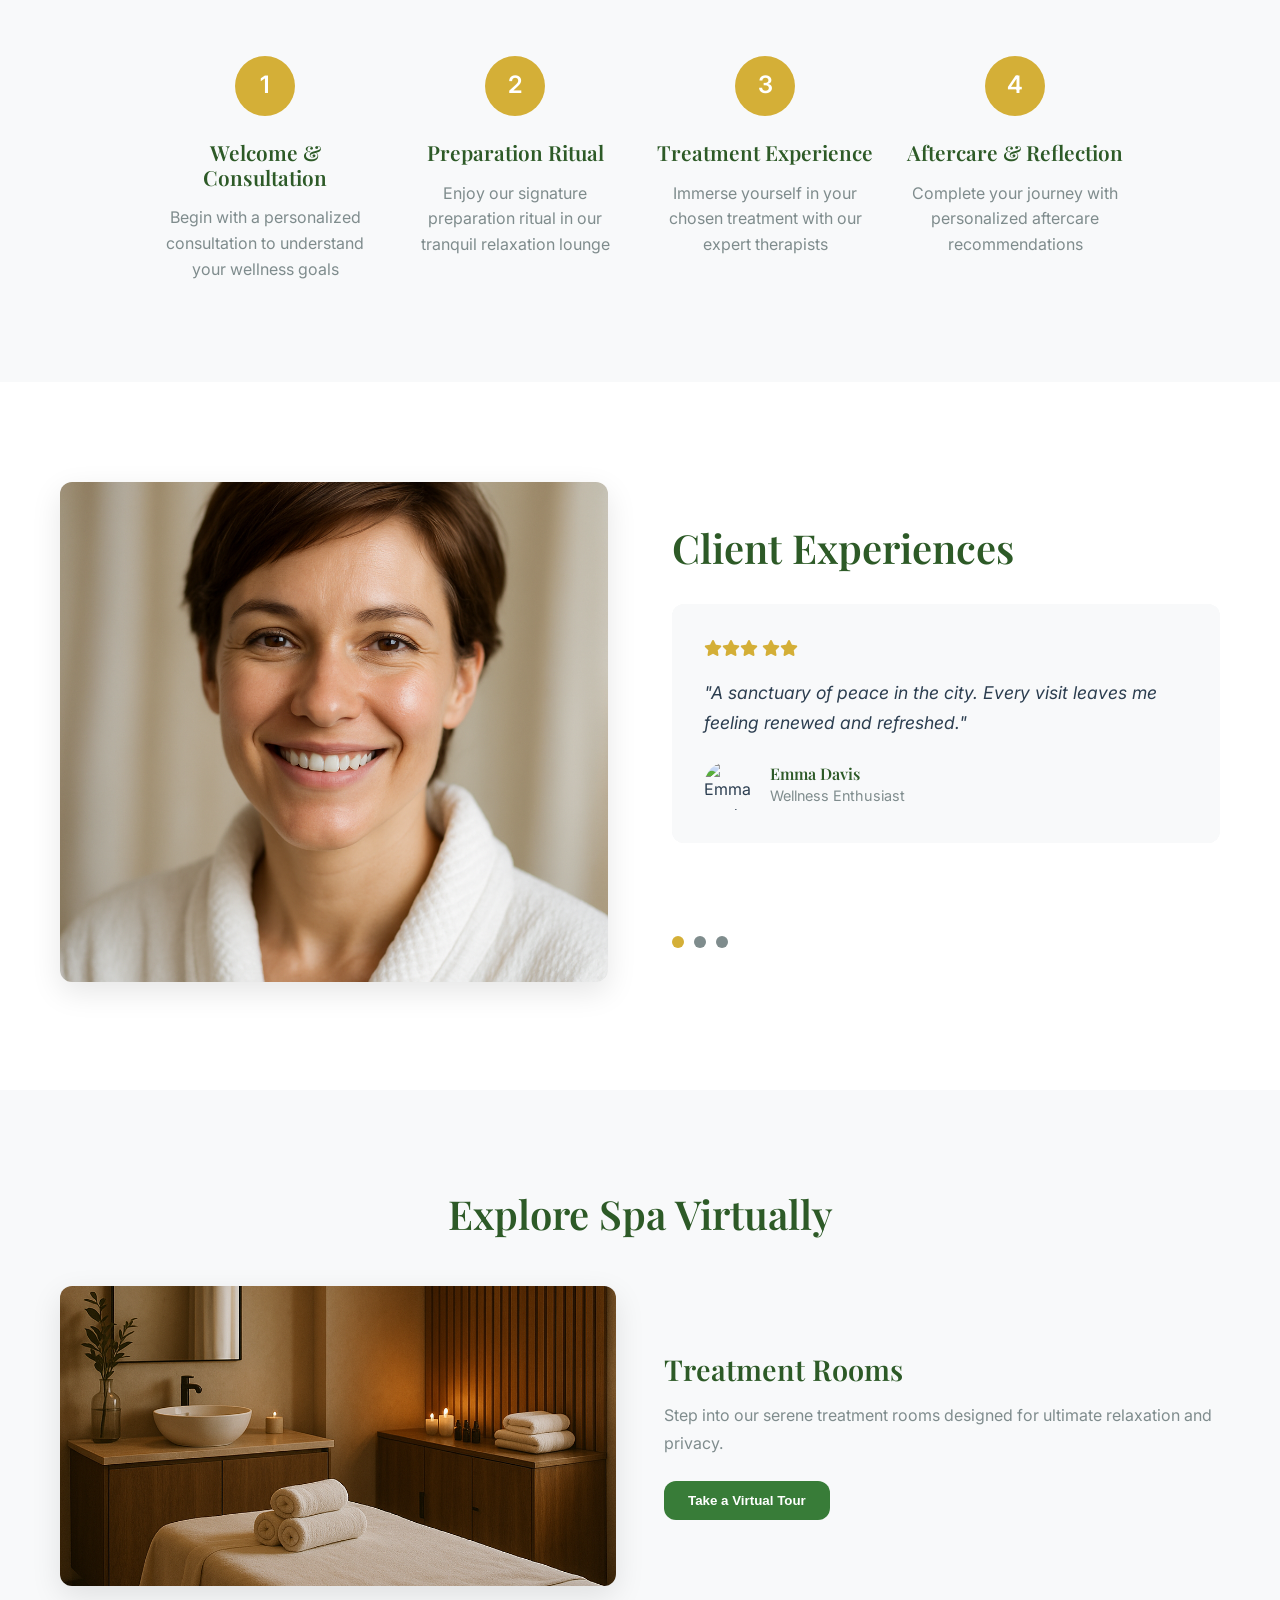
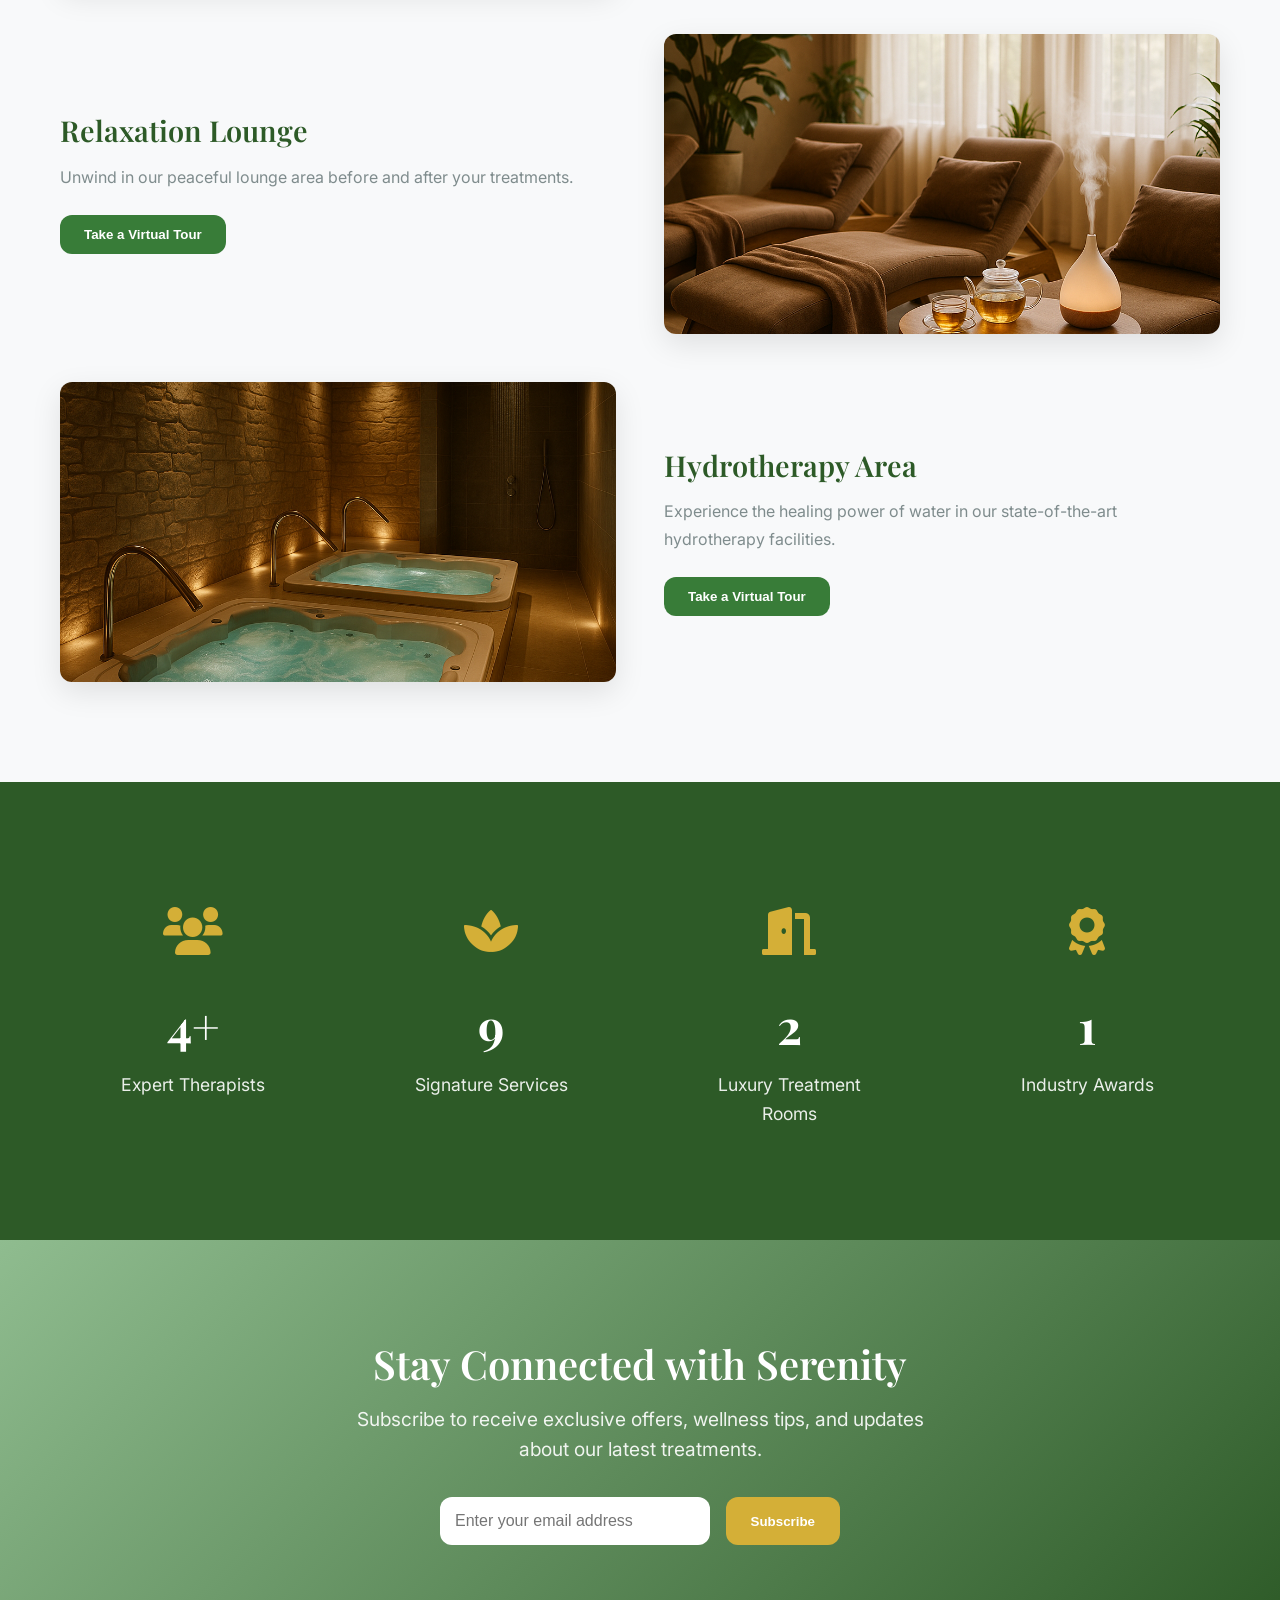
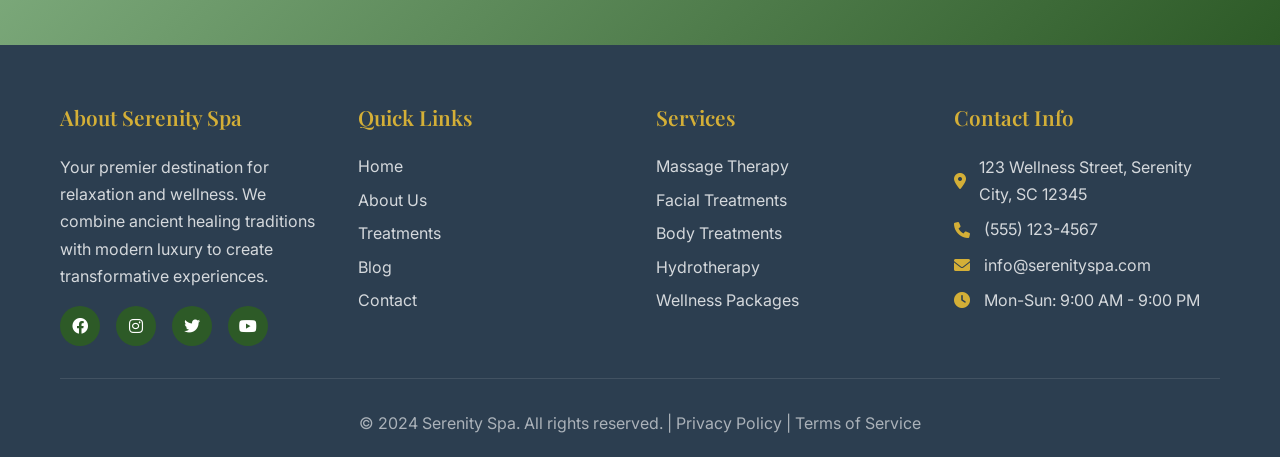
==== commit 5d4dce04: "Directory Structure and files upate" ====
--- a/Index.html
+++ b/Index.html
@@ -4,7 +4,7 @@
     <meta charset="UTF-8" />
     <meta name="viewport" content="width=device-width, initial-scale=1.0" />
     <title>Serenity Spa - Ultimate Relaxation Experience</title>
-    <link rel="stylesheet" href="./styles.css" />
+    <link rel="stylesheet" href="./CSS/styles.css" />
     <link href="https://unpkg.com/aos@2.3.1/dist/aos.css" rel="stylesheet" />
     <link
       href="https://cdnjs.cloudflare.com/ajax/libs/font-awesome/6.0.0/css/all.min.css"
@@ -393,6 +393,6 @@
     </footer>
 
     <script src="https://cdn.jsdelivr.net/npm/aos@2.3.4/dist/aos.js"></script>
-    <script src="./Index.js"></script>
+    <script src="./JS/Index.js"></script>
   </body>
 </html>
--- a/CSS/styles.css
+++ b/CSS/styles.css
@@ -0,0 +1,832 @@
+/* Reset and Base Styles */
+* {
+  margin: 0;
+  padding: 0;
+  box-sizing: border-box;
+}
+
+:root {
+  --primary-color: #2d5a27;
+  --secondary-color: #8fbc8f;
+  --accent-color: #d4af37;
+  --text-dark: #2c3e50;
+  --text-light: #7f8c8d;
+  --white: #ffffff;
+  --light-bg: #f8f9fa;
+  --shadow: 0 10px 30px rgba(0, 0, 0, 0.1);
+  --shadow-hover: 0 15px 40px rgba(0, 0, 0, 0.15);
+  --border-radius: 12px;
+  --transition: all 0.3s ease;
+}
+
+body {
+  font-family: "Inter", sans-serif;
+  line-height: 1.6;
+  color: var(--text-dark);
+  overflow-x: hidden;
+}
+
+h1,
+h2,
+h3,
+h4,
+h5,
+h6 {
+  font-family: "Playfair Display", serif;
+  font-weight: 600;
+  line-height: 1.2;
+}
+
+.container {
+  max-width: 1200px;
+  margin: 0 auto;
+  padding: 0 20px;
+}
+
+/* Navigation */
+.navbar {
+  position: fixed;
+  top: 0;
+  width: 100%;
+  background: rgba(255, 255, 255, 0.95);
+  backdrop-filter: blur(10px);
+  z-index: 1000;
+  transition: var(--transition);
+  padding: 1rem 0;
+}
+
+.navbar.scrolled {
+  background: rgba(255, 255, 255, 0.98);
+  box-shadow: var(--shadow);
+}
+
+.nav-container {
+  max-width: 1200px;
+  margin: 0 auto;
+  padding: 0 20px;
+  display: flex;
+  justify-content: space-between;
+  align-items: center;
+}
+
+.nav-logo {
+  display: flex;
+  align-items: center;
+  gap: 10px;
+  font-family: "Playfair Display", serif;
+  font-size: 1.5rem;
+  font-weight: 600;
+  color: var(--primary-color);
+}
+
+.nav-logo i {
+  font-size: 1.8rem;
+  color: var(--accent-color);
+}
+
+.nav-menu {
+  display: flex;
+  list-style: none;
+  gap: 2rem;
+}
+
+.nav-link {
+  text-decoration: none;
+  color: var(--text-dark);
+  font-weight: 500;
+  transition: var(--transition);
+  position: relative;
+}
+
+.nav-link:hover {
+  color: var(--primary-color);
+}
+
+.nav-link::after {
+  content: "";
+  position: absolute;
+  bottom: -5px;
+  left: 0;
+  width: 0;
+  height: 2px;
+  background: var(--accent-color);
+  transition: var(--transition);
+}
+
+.nav-link:hover::after {
+  width: 100%;
+}
+
+.book-now-btn {
+  background: var(--primary-color);
+  color: var(--white);
+  border: none;
+  padding: 12px 24px;
+  border-radius: var(--border-radius);
+  font-weight: 600;
+  cursor: pointer;
+  transition: var(--transition);
+}
+
+.book-now-btn:hover {
+  background: var(--secondary-color);
+  transform: translateY(-2px);
+  box-shadow: var(--shadow);
+}
+
+.hamburger {
+  display: none;
+  flex-direction: column;
+  cursor: pointer;
+}
+
+.hamburger span {
+  width: 25px;
+  height: 3px;
+  background: var(--primary-color);
+  margin: 3px 0;
+  transition: var(--transition);
+}
+
+/* Hero Section */
+.hero {
+  min-height: 90vh;
+  display: flex;
+  align-items: center;
+  padding: 120px 0 80px;
+  background: linear-gradient(135deg, #f8f9fa 0%, #e9ecef 100%);
+}
+
+.hero-container {
+  max-width: 1200px;
+  margin: 0 auto;
+  padding: 0 20px;
+  display: grid;
+  grid-template-columns: 1fr 1fr;
+  gap: 4rem;
+  align-items: center;
+}
+
+.hero-image img {
+  width: 100%;
+  height: 600px;
+  object-fit: cover;
+  border-radius: var(--border-radius);
+  box-shadow: var(--shadow);
+}
+
+.hero-content h1 {
+  font-size: 3.5rem;
+  margin-bottom: 1.5rem;
+  color: var(--primary-color);
+}
+
+.hero-content p {
+  font-size: 1.2rem;
+  color: var(--text-light);
+  margin-bottom: 2rem;
+  line-height: 1.8;
+}
+
+.cta-btn {
+  background: var(--accent-color);
+  color: var(--white);
+  border: none;
+  padding: 16px 32px;
+  font-size: 1.1rem;
+  font-weight: 600;
+  border-radius: var(--border-radius);
+  cursor: pointer;
+  transition: var(--transition);
+}
+
+.cta-btn:hover {
+  background: #b8941f;
+  transform: translateY(-3px);
+  box-shadow: var(--shadow-hover);
+}
+
+/* Treatments Section */
+.treatments {
+  padding: 100px 0;
+  background: var(--white);
+}
+
+.treatments h2 {
+  text-align: center;
+  font-size: 2.5rem;
+  margin-bottom: 3rem;
+  color: var(--primary-color);
+}
+
+.treatments-grid {
+  display: grid;
+  grid-template-columns: repeat(auto-fit, minmax(300px, 1fr));
+  gap: 2rem;
+}
+
+.treatment-card {
+  background: var(--white);
+  padding: 2.5rem;
+  border-radius: var(--border-radius);
+  text-align: center;
+  box-shadow: var(--shadow);
+  transition: var(--transition);
+}
+
+.treatment-card:hover {
+  transform: translateY(-10px);
+  box-shadow: var(--shadow-hover);
+}
+
+.treatment-icon {
+  width: 80px;
+  height: 80px;
+  background: linear-gradient(
+    135deg,
+    var(--secondary-color),
+    var(--primary-color)
+  );
+  border-radius: 50%;
+  display: flex;
+  align-items: center;
+  justify-content: center;
+  margin: 0 auto 1.5rem;
+}
+
+.treatment-icon i {
+  font-size: 2rem;
+  color: var(--white);
+}
+
+.treatment-card h3 {
+  font-size: 1.5rem;
+  margin-bottom: 1rem;
+  color: var(--primary-color);
+}
+
+.treatment-card p {
+  color: var(--text-light);
+  line-height: 1.7;
+}
+
+/*.treatment-icon .fa-leaf {
+  background-image: url("./assets/images/treatment-highlight/aroma-therapy.jpeg");
+}*/
+
+/* Journey Section */
+.journey {
+  padding: 100px 0;
+  background: var(--light-bg);
+}
+
+.journey h2 {
+  text-align: center;
+  font-size: 2.5rem;
+  margin-bottom: 4rem;
+  color: var(--primary-color);
+}
+
+.journey-steps {
+  display: flex;
+  justify-content: space-between;
+  align-items: flex-start;
+  position: relative;
+  max-width: 1000px;
+  margin: 0 auto;
+}
+
+.step {
+  flex: 1;
+  text-align: center;
+  padding: 0 1rem;
+}
+
+.step-number {
+  width: 60px;
+  height: 60px;
+  background: var(--accent-color);
+  color: var(--white);
+  border-radius: 50%;
+  display: flex;
+  align-items: center;
+  justify-content: center;
+  font-size: 1.5rem;
+  font-weight: 600;
+  margin: 0 auto 1.5rem;
+}
+
+.step h3 {
+  font-size: 1.3rem;
+  margin-bottom: 1rem;
+  color: var(--primary-color);
+}
+
+.step p {
+  color: var(--text-light);
+  line-height: 1.6;
+}
+
+.step-connector {
+  position: absolute;
+  top: 30px;
+  left: 0;
+  right: 0;
+  height: 2px;
+  background: linear-gradient(
+    90deg,
+    var(--secondary-color),
+    var(--accent-color)
+  );
+  z-index: -1;
+}
+
+/* Testimonials */
+.testimonials {
+  padding: 100px 0;
+  background: var(--white);
+}
+
+.testimonials-content {
+  display: grid;
+  grid-template-columns: 1fr 1fr;
+  gap: 4rem;
+  align-items: center;
+}
+
+.testimonials-image img {
+  width: 100%;
+  height: 500px;
+  object-fit: cover;
+  border-radius: var(--border-radius);
+  box-shadow: var(--shadow);
+}
+
+.testimonials-cards h2 {
+  font-size: 2.5rem;
+  margin-bottom: 2rem;
+  color: var(--primary-color);
+}
+
+.testimonial-carousel {
+  position: relative;
+  height: 300px;
+  overflow: hidden;
+}
+
+.testimonial-card {
+  position: absolute;
+  top: 0;
+  left: 0;
+  width: 100%;
+  background: var(--light-bg);
+  padding: 2rem;
+  border-radius: var(--border-radius);
+  opacity: 0;
+  transform: translateX(100%);
+  transition: var(--transition);
+}
+
+.testimonial-card.active {
+  opacity: 1;
+  transform: translateX(0);
+}
+
+.stars {
+  color: var(--accent-color);
+  margin-bottom: 1rem;
+}
+
+.testimonial-card p {
+  font-size: 1.1rem;
+  line-height: 1.7;
+  margin-bottom: 1.5rem;
+  color: var(--text-dark);
+  font-style: italic;
+}
+
+.client-info {
+  display: flex;
+  align-items: center;
+  gap: 1rem;
+}
+
+.client-info img {
+  width: 50px;
+  height: 50px;
+  border-radius: 50%;
+  object-fit: cover;
+}
+
+.client-info h4 {
+  font-size: 1rem;
+  color: var(--primary-color);
+}
+
+.client-info span {
+  font-size: 0.9rem;
+  color: var(--text-light);
+}
+
+.testimonial-nav {
+  display: flex;
+  gap: 10px;
+  margin-top: 2rem;
+}
+
+.nav-dot {
+  width: 12px;
+  height: 12px;
+  border-radius: 50%;
+  border: none;
+  background: var(--text-light);
+  cursor: pointer;
+  transition: var(--transition);
+}
+
+.nav-dot.active {
+  background: var(--accent-color);
+}
+
+/* Gallery Section */
+.gallery {
+  padding: 100px 0;
+  background: var(--light-bg);
+}
+
+.gallery h2 {
+  text-align: center;
+  font-size: 2.5rem;
+  margin-bottom: 3rem;
+  color: var(--primary-color);
+}
+
+.gallery-grid {
+  display: flex;
+  flex-direction: column;
+  gap: 3rem;
+}
+
+.gallery-item {
+  display: grid;
+  grid-template-columns: 1fr 1fr;
+  gap: 3rem;
+  align-items: center;
+}
+
+.gallery-item.reverse {
+  direction: rtl;
+}
+
+.gallery-item.reverse > * {
+  direction: ltr;
+}
+
+.gallery-item img {
+  width: 100%;
+  height: 300px;
+  object-fit: cover;
+  border-radius: var(--border-radius);
+  box-shadow: var(--shadow);
+}
+
+.gallery-content h3 {
+  font-size: 1.8rem;
+  margin-bottom: 1rem;
+  color: var(--primary-color);
+}
+
+.gallery-content p {
+  color: var(--text-light);
+  line-height: 1.7;
+  margin-bottom: 1.5rem;
+}
+
+.tour-btn {
+  background: #387c38;
+  color: var(--white);
+  border: none;
+  padding: 12px 24px;
+  border-radius: var(--border-radius);
+  font-weight: 600;
+  cursor: pointer;
+  transition: var(--transition);
+}
+
+.tour-btn:hover {
+  background: var(--primary-color);
+  transform: translateY(-2px);
+  box-shadow: var(--shadow);
+}
+
+/* Statistics */
+.stats {
+  padding: 80px 0;
+  background: var(--primary-color);
+  color: var(--white);
+}
+
+.stats-grid {
+  display: grid;
+  grid-template-columns: repeat(auto-fit, minmax(200px, 1fr));
+  gap: 2rem;
+}
+
+.stat-item {
+  text-align: center;
+  padding: 2rem;
+}
+
+.stat-icon {
+  font-size: 3rem;
+  color: var(--accent-color);
+  margin-bottom: 1rem;
+}
+
+.stat-number {
+  font-size: 3rem;
+  font-weight: 700;
+  margin-bottom: 0.5rem;
+  font-family: "Playfair Display", serif;
+}
+
+.stat-label {
+  font-size: 1.1rem;
+  color: rgba(255, 255, 255, 0.9);
+}
+
+/* Newsletter */
+.newsletter {
+  padding: 100px 0;
+  background: linear-gradient(
+    135deg,
+    var(--secondary-color),
+    var(--primary-color)
+  );
+  color: var(--white);
+}
+
+.newsletter-content {
+  text-align: center;
+  max-width: 600px;
+  margin: 0 auto;
+}
+
+.newsletter h2 {
+  font-size: 2.5rem;
+  margin-bottom: 1rem;
+}
+
+.newsletter p {
+  font-size: 1.2rem;
+  margin-bottom: 2rem;
+  opacity: 0.9;
+}
+
+.newsletter-form {
+  display: flex;
+  gap: 1rem;
+  max-width: 400px;
+  margin: 0 auto;
+}
+
+.newsletter-form input {
+  flex: 1;
+  padding: 15px;
+  border: none;
+  border-radius: var(--border-radius);
+  font-size: 1rem;
+}
+
+.newsletter-form button {
+  background: var(--accent-color);
+  color: var(--white);
+  border: none;
+  padding: 15px 25px;
+  border-radius: var(--border-radius);
+  font-weight: 600;
+  cursor: pointer;
+  transition: var(--transition);
+}
+
+.newsletter-form button:hover {
+  background: #b8941f;
+}
+
+/* Footer */
+.footer {
+  background: var(--text-dark);
+  color: var(--white);
+  padding: 60px 0 20px;
+}
+
+.footer-content {
+  display: grid;
+  grid-template-columns: repeat(auto-fit, minmax(250px, 1fr));
+  gap: 2rem;
+  margin-bottom: 2rem;
+}
+
+.footer-section h3 {
+  font-size: 1.3rem;
+  margin-bottom: 1.5rem;
+  color: var(--accent-color);
+}
+
+.footer-section p {
+  line-height: 1.7;
+  color: rgba(255, 255, 255, 0.8);
+}
+
+.footer-section ul {
+  list-style: none;
+}
+
+.footer-section ul li {
+  margin-bottom: 0.5rem;
+}
+
+.footer-section ul li a {
+  color: rgba(255, 255, 255, 0.8);
+  text-decoration: none;
+  transition: var(--transition);
+}
+
+.footer-section ul li a:hover {
+  color: var(--accent-color);
+}
+
+.social-icons {
+  display: flex;
+  gap: 1rem;
+  margin-top: 1rem;
+}
+
+.social-icons a {
+  width: 40px;
+  height: 40px;
+  background: var(--primary-color);
+  color: var(--white);
+  display: flex;
+  align-items: center;
+  justify-content: center;
+  border-radius: 50%;
+  text-decoration: none;
+  transition: var(--transition);
+}
+
+.social-icons a:hover {
+  background: var(--accent-color);
+  transform: translateY(-3px);
+}
+
+.contact-info p {
+  display: flex;
+  align-items: center;
+  gap: 10px;
+  margin-bottom: 0.5rem;
+  color: rgba(255, 255, 255, 0.8);
+}
+
+.contact-info i {
+  color: var(--accent-color);
+  width: 20px;
+}
+
+.footer-bottom {
+  border-top: 1px solid rgba(255, 255, 255, 0.1);
+  padding-top: 2rem;
+  text-align: center;
+  color: rgba(255, 255, 255, 0.6);
+}
+
+/* Responsive Design */
+@media (max-width: 768px) {
+  .hamburger {
+    display: flex;
+  }
+
+  .nav-menu {
+    position: fixed;
+    top: 80px;
+    left: -100%;
+    width: 100%;
+    height: calc(100vh - 80px);
+    background: var(--white);
+    flex-direction: column;
+    justify-content: flex-start;
+    align-items: center;
+    padding-top: 2rem;
+    transition: var(--transition);
+    box-shadow: var(--shadow);
+  }
+
+  .nav-menu.active {
+    left: 0;
+  }
+
+  .hero-container {
+    grid-template-columns: 1fr;
+    gap: 2rem;
+    text-align: center;
+  }
+
+  .hero-content h1 {
+    font-size: 2.5rem;
+  }
+
+  .testimonials-content {
+    grid-template-columns: 1fr;
+    gap: 2rem;
+  }
+
+  .gallery-item {
+    grid-template-columns: 1fr;
+    gap: 1.5rem;
+  }
+
+  .journey-steps {
+    flex-direction: column;
+    gap: 2rem;
+  }
+
+  .step-connector {
+    display: none;
+  }
+
+  .newsletter-form {
+    flex-direction: column;
+  }
+
+  .stats-grid {
+    grid-template-columns: repeat(2, 1fr);
+  }
+}
+
+@media (max-width: 480px) {
+  .hero-content h1 {
+    font-size: 2rem;
+  }
+
+  .treatments h2,
+  .journey h2,
+  .testimonials-cards h2,
+  .gallery h2,
+  .newsletter h2 {
+    font-size: 2rem;
+  }
+
+  .stats-grid {
+    grid-template-columns: 1fr;
+  }
+}
+
+/* Smooth scrolling */
+html {
+  scroll-behavior: smooth;
+}
+
+/* Custom scrollbar */
+::-webkit-scrollbar {
+  width: 8px;
+}
+
+::-webkit-scrollbar-track {
+  background: var(--light-bg);
+}
+
+::-webkit-scrollbar-thumb {
+  background: var(--secondary-color);
+  border-radius: 4px;
+}
+
+::-webkit-scrollbar-thumb:hover {
+  background: var(--primary-color);
+}
+
+/* Animation keyframes */
+@keyframes float {
+  0%,
+  100% {
+    transform: translateY(0px);
+  }
+  50% {
+    transform: translateY(-10px);
+  }
+}
+
+@keyframes ripple {
+  to {
+    transform: scale(4);
+    opacity: 0;
+  }
+}
+
+.loaded {
+  opacity: 1;
+}
+
+body {
+  opacity: 0;
+  transition: opacity 0.3s ease;
+}
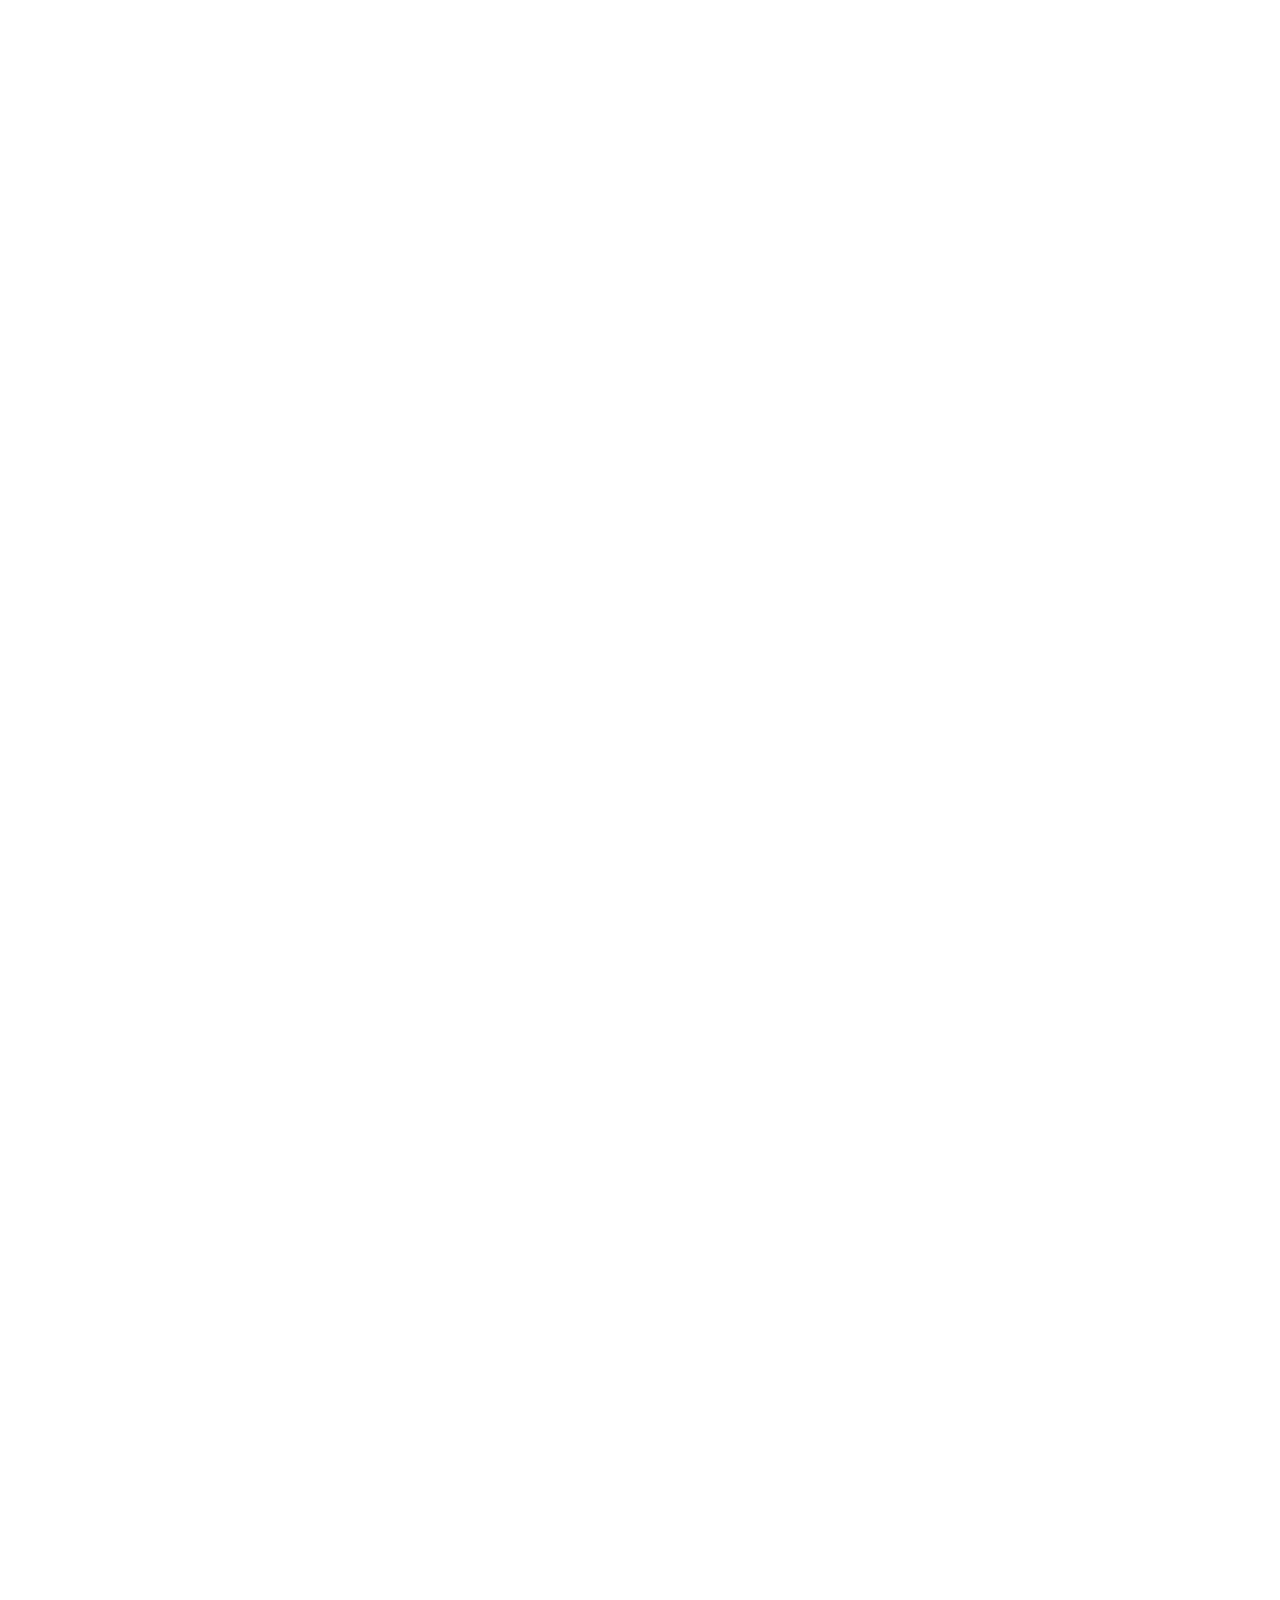
==== commit ba9af3d6: "Updated page style, functionality, internal linking, structure." ====
--- a/Index.html
+++ b/Index.html
@@ -3,76 +3,121 @@
   <head>
     <meta charset="UTF-8" />
     <meta name="viewport" content="width=device-width, initial-scale=1.0" />
-    <title>Serenity Spa - Ultimate Relaxation Experience</title>
+    <title>Serenity Spa — Bengaluru's Premier Wellness Sanctuary</title>
+
+    <!-- Fonts -->
+    <link rel="preconnect" href="https://fonts.googleapis.com" />
+    <link rel="preconnect" href="https://fonts.gstatic.com" crossorigin />
+    <link href="https://fonts.googleapis.com/css2?family=Playfair+Display:ital,wght@0,400;0,600;0,700;1,400&family=Inter:wght@300;400;500;600;700&display=swap" rel="stylesheet" />
+
+    <!-- Icons -->
+    <link href="https://cdnjs.cloudflare.com/ajax/libs/font-awesome/6.5.0/css/all.min.css" rel="stylesheet" />
+
+    <!-- AOS -->
+    <link href="https://cdnjs.cloudflare.com/ajax/libs/aos/2.3.4/aos.css" rel="stylesheet" />
+
+    <!-- Stylesheets -->
     <link rel="stylesheet" href="./CSS/styles.css" />
-    <link href="https://unpkg.com/aos@2.3.1/dist/aos.css" rel="stylesheet" />
-    <link
-      href="https://cdnjs.cloudflare.com/ajax/libs/font-awesome/6.0.0/css/all.min.css"
-      rel="stylesheet"
-    />
-    <link
-      href="https://cdn.jsdelivr.net/npm/aos@2.3.4/dist/aos.css"
-      rel="stylesheet"
-    />
-    <link
-      href="https://fonts.googleapis.com/css2?family=Playfair+Display:wght@400;500;600;700&family=Inter:wght@300;400;500;600&display=swap"
-      rel="stylesheet"
-    />
+    <link rel="stylesheet" href="./CSS/serenity-spa-styles-additions.css" />
   </head>
+
   <body>
-    <!-- Navigation Bar -->
+
+    <!-- ═══════════════════════════════
+         NAVBAR
+    ═══════════════════════════════════ -->
     <nav class="navbar" id="navbar">
       <div class="nav-container">
-        <div class="nav-logo">
+        <a href="index.html" class="nav-logo">
           <i class="fas fa-spa"></i>
           <span>Serenity Spa</span>
-        </div>
+        </a>
+
         <ul class="nav-menu" id="nav-menu">
-          <li><a href="#home" class="nav-link">Home</a></li>
-          <li><a href="#about" class="nav-link">About</a></li>
-          <li><a href="#treatments" class="nav-link">Treatments</a></li>
-          <li><a href="#blog" class="nav-link">Blog</a></li>
+          <li><a href="#home"       class="nav-link">Home</a></li>
+          <li><a href="#about"      class="nav-link">About</a></li>
+          <li><a href="treatments.html" class="nav-link">Treatments</a></li>
+          <li><a href="blog.html"   class="nav-link">Blog</a></li>
           <li><a href="#contact" class="nav-link">Contact</a></li>
         </ul>
-        <button class="book-now-btn">Book Now</button>
+
+        <button class="book-now-btn" onclick="window.location='booking.html'">Book Now</button>
+
         <div class="hamburger" id="hamburger">
-          <span></span>
-          <span></span>
-          <span></span>
+          <span></span><span></span><span></span>
         </div>
       </div>
     </nav>
 
-    <!-- Hero Section -->
+
+    <!-- ═══════════════════════════════
+         HERO
+    ═══════════════════════════════════ -->
     <section class="hero" id="home">
       <div class="hero-container">
+
+        <!-- Image -->
         <div class="hero-image" data-aos="fade-right" data-aos-duration="1000">
           <img
             src="./assets/images/hero-image/Spa hero Image.jpg"
             alt="Serene Spa Experience"
           />
         </div>
-        <div
-          class="hero-content"
-          data-aos="fade-left"
-          data-aos-duration="1000"
-          data-aos-delay="200"
-        >
-          <h1>Discover Your Inner Peace</h1>
+
+        <!-- Content -->
+        <div class="hero-content" data-aos="fade-left" data-aos-duration="1000" data-aos-delay="150">
+          <h1>Discover Your<br /><em>Inner Peace</em></h1>
           <p>
-            Escape the everyday stress and immerse yourself in our tranquil
-            sanctuary. Experience world-class treatments designed to rejuvenate
-            your body, mind, and soul.
+            Escape the everyday and immerse yourself in our tranquil sanctuary.
+            World-class treatments designed to rejuvenate your body, mind, and soul —
+            rooted in ancient wisdom, delivered with modern luxury.
           </p>
-          <button class="cta-btn">Explore Treatments</button>
-        </div>
+
+          <div class="hero-btns">
+            <button class="cta-btn" onclick="window.location='treatments.html'">
+              <i class="fas fa-spa" style="margin-right:8px;"></i>Explore Treatments
+            </button>
+            <button class="book-now-btn" onclick="window.location='booking.html'" style="background:transparent; color:var(--primary-color); border:2px solid var(--primary-color);">
+              Book a Session
+            </button>
+          </div>
+
+          <!-- Trust strip -->
+          <div class="hero-trust">
+            <div class="hero-trust-item">
+              <strong>13+</strong>
+              <span>Expert Therapists</span>
+            </div>
+            <div class="hero-trust-sep"></div>
+            <div class="hero-trust-item">
+              <strong>32</strong>
+              <span>Signature Treatments</span>
+            </div>
+            <div class="hero-trust-sep"></div>
+            <div class="hero-trust-item">
+              <strong>5★</strong>
+              <span>Google Rating</span>
+            </div>
+          </div>
+        </div>
+
       </div>
     </section>
 
-    <!-- Signature Treatments -->
+
+    <!-- ═══════════════════════════════
+         SIGNATURE TREATMENTS
+    ═══════════════════════════════════ -->
     <section class="treatments" id="treatments">
       <div class="container">
-        <h2 data-aos="fade-up">Signature Treatment Highlights</h2>
+
+        <p class="section-eyebrow" data-aos="fade-up">What We Offer</p>
+        <h2 data-aos="fade-up" data-aos-delay="60">Signature Treatment Highlights</h2>
+        <p class="section-subtext" data-aos="fade-up" data-aos-delay="100">
+          Each therapy is carefully crafted with premium botanicals and time-honoured
+          techniques — tailored to what your body needs most.
+        </p>
+
         <div class="treatments-grid">
           <div class="treatment-card" data-aos="fade-up" data-aos-delay="100">
             <div class="treatment-icon">
@@ -80,319 +125,584 @@
             </div>
             <h3>Aromatherapy Massage</h3>
             <p>
-              Indulge in our signature aromatherapy massage using premium
-              essential oils to restore balance and harmony.
+              Indulge in our signature aromatherapy massage using premium cold-pressed
+              essential oils to restore balance, ease tension, and awaken the senses.
             </p>
           </div>
+
           <div class="treatment-card" data-aos="fade-up" data-aos-delay="200">
             <div class="treatment-icon">
               <i class="fas fa-gem"></i>
             </div>
             <h3>Diamond Facial</h3>
             <p>
-              Experience luxury with our diamond-infused facial treatment that
-              leaves your skin radiant and youthful.
+              Experience luxury with our diamond-infused microdermabrasion facial —
+              leaving your skin visibly radiant, lifted, and youthful.
             </p>
           </div>
+
           <div class="treatment-card" data-aos="fade-up" data-aos-delay="300">
             <div class="treatment-icon">
               <i class="fas fa-water"></i>
             </div>
             <h3>Hydrotherapy</h3>
             <p>
-              Rejuvenate your body with our therapeutic water treatments
-              designed to improve circulation and wellness.
+              Rejuvenate from the inside out with our therapeutic water treatments,
+              designed to improve circulation, detoxify, and promote deep recovery.
             </p>
           </div>
         </div>
+
+        <!-- CTA below grid -->
+        <div style="text-align:center; margin-top:3rem;" data-aos="fade-up">
+          <a href="treatments.html" class="book-now-btn" style="text-decoration:none; display:inline-flex; align-items:center; gap:8px; padding:13px 30px;">
+            View All 32 Treatments <i class="fas fa-arrow-right"></i>
+          </a>
+        </div>
+
       </div>
     </section>
 
-    <!-- Relaxation Journey -->
+
+    <!-- ═══════════════════════════════
+         RELAXATION JOURNEY
+    ═══════════════════════════════════ -->
     <section class="journey" id="about">
       <div class="container">
-        <h2 data-aos="fade-up">Our Relaxation Journey</h2>
+
+        <p class="section-eyebrow" data-aos="fade-up">Your Experience</p>
+        <h2 data-aos="fade-up" data-aos-delay="60">Our Relaxation Journey</h2>
+        <p class="section-subtext" data-aos="fade-up" data-aos-delay="100">
+          From the moment you arrive to long after you leave, every detail is
+          considered to help you feel completely restored.
+        </p>
+
         <div class="journey-steps">
+          <div class="step-connector"></div>
+
           <div class="step" data-aos="fade-up" data-aos-delay="100">
             <div class="step-number">1</div>
-            <h3>Welcome & Consultation</h3>
-            <p>
-              Begin with a personalized consultation to understand your wellness
-              goals
-            </p>
-          </div>
-          <div class="step-connector"></div>
+            <h3>Welcome &amp; Consultation</h3>
+            <p>A warm herbal welcome and a personalised wellness consultation to understand exactly what your body needs today.</p>
+          </div>
+
           <div class="step" data-aos="fade-up" data-aos-delay="200">
             <div class="step-number">2</div>
             <h3>Preparation Ritual</h3>
-            <p>
-              Enjoy our signature preparation ritual in our tranquil relaxation
-              lounge
-            </p>
-          </div>
-          <div class="step-connector"></div>
+            <p>Settle into our tranquil relaxation lounge — steam room, aromatherapy, and stillness to prepare your mind and body.</p>
+          </div>
+
           <div class="step" data-aos="fade-up" data-aos-delay="300">
             <div class="step-number">3</div>
             <h3>Treatment Experience</h3>
-            <p>
-              Immerse yourself in your chosen treatment with our expert
-              therapists
-            </p>
-          </div>
-          <div class="step-connector"></div>
+            <p>Immerse yourself in your chosen therapy delivered by our expert therapists in a serene, private suite.</p>
+          </div>
+
           <div class="step" data-aos="fade-up" data-aos-delay="400">
             <div class="step-number">4</div>
-            <h3>Aftercare & Reflection</h3>
-            <p>
-              Complete your journey with personalized aftercare recommendations
-            </p>
-          </div>
-        </div>
+            <h3>Aftercare &amp; Reflection</h3>
+            <p>Seasonal fruits, herbal tea, and personalised aftercare guidance to carry the feeling home with you.</p>
+          </div>
+        </div>
+
       </div>
     </section>
 
-    <!-- Testimonials -->
-    <section class="testimonials" data-aos="fade-up">
-  <div class="container">
-    <div class="testimonials-content">
-      <div class="testimonials-image" data-aos="fade-right">
-        <img src="./assets/images/Testimonials/Emma.png" alt="Happy Client" />
-      </div>
-      <div class="testimonials-cards" data-aos="fade-left">
-        <h2>Client Experiences</h2>
-        <div class="testimonial-carousel">
-          <div class="testimonial-card active">
-            <div class="stars">
-              <i class="fas fa-star"></i><i class="fas fa-star"></i><i class="fas fa-star"></i>
-              <i class="fas fa-star"></i><i class="fas fa-star"></i>
-            </div>
-            <p>
-              "The most relaxing experience I've ever had. The aromatherapy massage was absolutely divine!"
-            </p>
-            <div class="client-info">
-              <img src="/placeholder.svg?height=50&width=50&text=SJ" alt="Sarah Johnson" />
-              <div>
-                <h4>Sarah Johnson</h4>
-                <span>Regular Client</span>
+
+    <!-- ═══════════════════════════════
+         TESTIMONIALS
+    ═══════════════════════════════════ -->
+    <section class="testimonials">
+      <div class="container">
+        <div class="testimonials-content">
+
+          <!-- Image -->
+          <div class="testimonials-image" data-aos="fade-right">
+            <img src="./assets/images/Testimonials/Emma.png" alt="Happy Client" />
+          </div>
+
+          <!-- Cards -->
+          <div class="testimonials-cards" data-aos="fade-left">
+            <p class="section-eyebrow" style="text-align:left;">What Our Clients Say</p>
+            <h2>Client Experiences</h2>
+
+            <div class="testimonial-carousel" id="testimonial-carousel">
+
+              <div class="testimonial-card active">
+                <div class="stars">
+                  <i class="fas fa-star"></i><i class="fas fa-star"></i>
+                  <i class="fas fa-star"></i><i class="fas fa-star"></i><i class="fas fa-star"></i>
+                </div>
+                <p>"The most relaxing experience I've ever had. The aromatherapy massage was absolutely divine — I left feeling like a completely different person."</p>
+                <div class="client-info">
+                  <img src="https://i.pravatar.cc/100?img=47" alt="Sarah Johnson" />
+                  <div>
+                    <h4>Sarah Johnson</h4>
+                    <span>Regular Client · Bengaluru</span>
+                  </div>
+                </div>
               </div>
-            </div>
-          </div>
-          <div class="testimonial-card" data-aos="fade-in">
-            <div class="stars">
-              <i class="fas fa-star"></i><i class="fas fa-star"></i><i class="fas fa-star"></i>
-              <i class="fas fa-star"></i><i class="fas fa-star"></i>
-            </div>
-            <p>
-              "Professional staff, luxurious facilities, and treatments that truly transform. Highly recommended!"
-            </p>
-            <div class="client-info">
-              <img src="/placeholder.svg?height=50&width=50&text=MC" alt="Michael Chen" />
-              <div>
-                <h4>Michael Chen</h4>
-                <span>VIP Member</span>
+
+              <div class="testimonial-card">
+                <div class="stars">
+                  <i class="fas fa-star"></i><i class="fas fa-star"></i>
+                  <i class="fas fa-star"></i><i class="fas fa-star"></i><i class="fas fa-star"></i>
+                </div>
+                <p>"Professional staff, luxurious facilities, and treatments that truly transform. The Himalayan Harmony Ritual changed how I think about self-care."</p>
+                <div class="client-info">
+                  <img src="https://i.pravatar.cc/100?img=12" alt="Michael Chen" />
+                  <div>
+                    <h4>Michael Chen</h4>
+                    <span>VIP Member · Indiranagar</span>
+                  </div>
+                </div>
               </div>
-            </div>
-          </div>
-          <div class="testimonial-card" data-aos="fade-in">
-            <div class="stars">
-              <i class="fas fa-star"></i><i class="fas fa-star"></i><i class="fas fa-star"></i>
-              <i class="fas fa-star"></i><i class="fas fa-star"></i>
-            </div>
-            <p>
-              "A sanctuary of peace in the city. Every visit leaves me feeling renewed and refreshed."
-            </p>
-            <div class="client-info">
-              <img src="/placeholder.svg?height=50&width=50&text=ED" alt="Emma Davis" />
-              <div>
-                <h4>Emma Davis</h4>
-                <span>Wellness Enthusiast</span>
+
+              <div class="testimonial-card">
+                <div class="stars">
+                  <i class="fas fa-star"></i><i class="fas fa-star"></i>
+                  <i class="fas fa-star"></i><i class="fas fa-star"></i><i class="fas fa-star"></i>
+                </div>
+                <p>"A true sanctuary of peace in the city. Every single visit leaves me feeling renewed, refreshed, and genuinely restored. I can't recommend it enough."</p>
+                <div class="client-info">
+                  <img src="https://i.pravatar.cc/100?img=56" alt="Emma Davis" />
+                  <div>
+                    <h4>Emma Davis</h4>
+                    <span>Wellness Enthusiast · Whitefield</span>
+                  </div>
+                </div>
               </div>
-            </div>
-          </div>
-        </div>
-        <div class="testimonial-nav">
-          <button class="nav-dot active" data-slide="0"></button>
-          <button class="nav-dot" data-slide="1"></button>
-          <button class="nav-dot" data-slide="2"></button>
-        </div>
-      </div>
-    </div>
-  </div>
-</section>
-
-    <!-- Virtual Gallery -->
+
+            </div><!-- /testimonial-carousel -->
+
+            <div class="testimonial-nav" id="testimonial-nav">
+              <button class="nav-dot active" data-slide="0"></button>
+              <button class="nav-dot"        data-slide="1"></button>
+              <button class="nav-dot"        data-slide="2"></button>
+            </div>
+
+          </div>
+        </div>
+      </div>
+    </section>
+
+
+    <!-- ═══════════════════════════════
+         VIRTUAL GALLERY
+    ═══════════════════════════════════ -->
     <section class="gallery">
       <div class="container">
-        <h2 data-aos="fade-up">Explore Spa Virtually</h2>
+
+        <p class="section-eyebrow" data-aos="fade-up">Explore</p>
+        <h2 data-aos="fade-up" data-aos-delay="60">Explore Serenity Virtually</h2>
+        <p class="section-subtext" data-aos="fade-up" data-aos-delay="100">
+          Step inside our spaces before you visit. Every room is designed around a
+          single idea: complete, uninterrupted stillness.
+        </p>
+
         <div class="gallery-grid">
+
           <div class="gallery-item" data-aos="fade-up" data-aos-delay="100">
-            <img
-              src="./assets/images/virtual-tour/treatement-rooms.png"
-              alt="Treatment Room"
-            />
+            <img src="./assets/images/virtual-tour/treatement-rooms.png" alt="Treatment Room" />
             <div class="gallery-content">
               <h3>Treatment Rooms</h3>
               <p>
-                Step into our serene treatment rooms designed for ultimate
-                relaxation and privacy.
+                Our four private suites are designed around different botanical themes —
+                warm lighting, curated scent, and complete acoustic privacy.
               </p>
-              <button class="tour-btn">Take a Virtual Tour</button>
-            </div>
-          </div>
-          <div
-            class="gallery-item reverse"
-            data-aos="fade-up"
-            data-aos-delay="200"
-          >
-            <img
-              src="./assets/images/virtual-tour/relaxation-room.png"
-              alt="Relaxation Lounge"
-            />
+              <button class="tour-btn" onclick="alert('Virtual tour of Treatment Rooms would launch here.')">
+                <i class="fas fa-vr-cardboard"></i> Take a Virtual Tour
+              </button>
+            </div>
+          </div>
+
+          <div class="gallery-item reverse" data-aos="fade-up" data-aos-delay="200">
+            <img src="./assets/images/virtual-tour/relaxation-room.png" alt="Relaxation Lounge" />
             <div class="gallery-content">
               <h3>Relaxation Lounge</h3>
               <p>
-                Unwind in our peaceful lounge area before and after your
-                treatments.
+                Unwind before and after your treatment in our lounge — herbal teas,
+                seasonal fruits, soft music, and unhurried time to simply breathe.
               </p>
-              <button class="tour-btn">Take a Virtual Tour</button>
-            </div>
-          </div>
+              <button class="tour-btn" onclick="alert('Virtual tour of Relaxation Lounge would launch here.')">
+                <i class="fas fa-vr-cardboard"></i> Take a Virtual Tour
+              </button>
+            </div>
+          </div>
+
           <div class="gallery-item" data-aos="fade-up" data-aos-delay="300">
-            <img
-              src="./assets/images/virtual-tour/hydrotherapy-area.png"
-              alt="Hydrotherapy Area"
-            />
+            <img src="./assets/images/virtual-tour/hydrotherapy-area.png" alt="Hydrotherapy Area" />
             <div class="gallery-content">
               <h3>Hydrotherapy Area</h3>
               <p>
                 Experience the healing power of water in our state-of-the-art
-                hydrotherapy facilities.
+                hydrotherapy facilities — mineral pools, jet therapy, and contrast baths.
               </p>
-              <button class="tour-btn">Take a Virtual Tour</button>
-            </div>
-          </div>
-        </div>
+              <button class="tour-btn" onclick="alert('Virtual tour of Hydrotherapy Area would launch here.')">
+                <i class="fas fa-vr-cardboard"></i> Take a Virtual Tour
+              </button>
+            </div>
+          </div>
+
+        </div>
+
+        <!-- Link to full gallery -->
+        <div style="text-align:center; margin-top:3rem;" data-aos="fade-up">
+          <a href="gallery.html" class="book-now-btn" style="text-decoration:none; display:inline-flex; align-items:center; gap:8px; padding:13px 30px; background:transparent; color:var(--primary-color); border:2px solid var(--primary-color);">
+            <i class="fas fa-images"></i> View Full Gallery
+          </a>
+        </div>
+
       </div>
     </section>
 
-    <!-- Statistics -->
+
+    <!-- ═══════════════════════════════
+         STATISTICS
+    ═══════════════════════════════════ -->
     <section class="stats">
       <div class="container">
         <div class="stats-grid">
+
           <div class="stat-item" data-aos="fade-up" data-aos-delay="100">
-            <div class="stat-icon">
-              <i class="fas fa-users"></i>
-            </div>
-            <div class="stat-number">13+</div>
+            <div class="stat-icon"><i class="fas fa-users"></i></div>
+            <div class="stat-number" data-target="13">13+</div>
             <div class="stat-label">Expert Therapists</div>
           </div>
+
           <div class="stat-item" data-aos="fade-up" data-aos-delay="200">
-            <div class="stat-icon">
-              <i class="fas fa-spa"></i>
-            </div>
-            <div class="stat-number">32</div>
+            <div class="stat-icon"><i class="fas fa-spa"></i></div>
+            <div class="stat-number" data-target="32">32</div>
             <div class="stat-label">Signature Services</div>
           </div>
+
           <div class="stat-item" data-aos="fade-up" data-aos-delay="300">
-            <div class="stat-icon">
-              <i class="fas fa-door-open"></i>
-            </div>
-            <div class="stat-number">4</div>
+            <div class="stat-icon"><i class="fas fa-door-open"></i></div>
+            <div class="stat-number" data-target="4">4</div>
             <div class="stat-label">Luxury Treatment Rooms</div>
           </div>
+
           <div class="stat-item" data-aos="fade-up" data-aos-delay="400">
-            <div class="stat-icon">
-              <i class="fas fa-award"></i>
-            </div>
-            <div class="stat-number">2</div>
+            <div class="stat-icon"><i class="fas fa-award"></i></div>
+            <div class="stat-number" data-target="2">2</div>
             <div class="stat-label">Industry Awards</div>
           </div>
+
         </div>
       </div>
     </section>
 
-    <!-- Newsletter -->
+
+    <!-- ═══════════════════════════════
+         NEWSLETTER
+    ═══════════════════════════════════ -->
     <section class="newsletter">
       <div class="container">
         <div class="newsletter-content" data-aos="fade-up">
           <h2>Stay Connected with Serenity</h2>
           <p>
-            Subscribe to receive exclusive offers, wellness tips, and updates
-            about our latest treatments.
+            Join 3,200+ subscribers receiving exclusive offers, seasonal rituals,
+            and wellness wisdom every Sunday morning.
           </p>
           <form class="newsletter-form" id="newsletter-form">
-            <input
-              type="email"
-              placeholder="Enter your email address"
-              required
-            />
+            <input type="email" placeholder="Your email address" required />
             <button type="submit">Subscribe</button>
           </form>
+          <p class="newsletter-privacy">
+            No spam, ever. Unsubscribe anytime. Read our
+            <a href="privacy-policy.html">Privacy Policy</a>.
+          </p>
         </div>
       </div>
     </section>
 
-    <!-- Footer -->
+
+    <!-- ═══════════════════════════════
+         FOOTER
+    ═══════════════════════════════════ -->
     <footer class="footer" id="contact">
       <div class="container">
         <div class="footer-content">
+
+          <!-- Brand -->
           <div class="footer-section">
-            <h3>About Serenity Spa</h3>
-            <p>
-              Your premier destination for relaxation and wellness. We combine
-              ancient healing traditions with modern luxury to create
-              transformative experiences.
-            </p>
+            <div class="footer-logo"><i class="fas fa-spa"></i> Serenity Spa</div>
+            <p>Your premier destination for relaxation and wellness. We blend ancient healing traditions with modern luxury to create truly transformative experiences.</p>
             <div class="social-icons">
-              <a href="#"><i class="fab fa-facebook"></i></a>
-              <a href="#"><i class="fab fa-instagram"></i></a>
-              <a href="#"><i class="fab fa-twitter"></i></a>
-              <a href="#"><i class="fab fa-youtube"></i></a>
-            </div>
-          </div>
+              <a href="#" aria-label="Facebook"><i class="fab fa-facebook-f"></i></a>
+              <a href="#" aria-label="Instagram"><i class="fab fa-instagram"></i></a>
+              <a href="#" aria-label="Pinterest"><i class="fab fa-pinterest-p"></i></a>
+              <a href="#" aria-label="YouTube"><i class="fab fa-youtube"></i></a>
+            </div>
+          </div>
+
+          <!-- Quick Links -->
           <div class="footer-section">
             <h3>Quick Links</h3>
             <ul>
-              <li><a href="#home">Home</a></li>
-              <li><a href="#about">About Us</a></li>
-              <li><a href="#treatments">Treatments</a></li>
-              <li><a href="#blog">Blog</a></li>
-              <li><a href="#contact">Contact</a></li>
+              <li><a href="index.html">Home</a></li>
+              <li><a href="about.html">About Us</a></li>
+              <li><a href="treatments.html">Treatments</a></li>
+              <li><a href="gallery.html">Gallery</a></li>
+              <li><a href="blog.html">Blog</a></li>
+              <li><a href="contact.html">Contact</a></li>
             </ul>
           </div>
+
+          <!-- Services -->
           <div class="footer-section">
             <h3>Services</h3>
             <ul>
-              <li><a href="#">Massage Therapy</a></li>
-              <li><a href="#">Facial Treatments</a></li>
-              <li><a href="#">Body Treatments</a></li>
-              <li><a href="#">Hydrotherapy</a></li>
-              <li><a href="#">Wellness Packages</a></li>
+              <li><a href="treatments.html">Massage Therapy</a></li>
+              <li><a href="treatments.html">Facial Treatments</a></li>
+              <li><a href="treatments.html">Body Rituals</a></li>
+              <li><a href="treatments.html">Hydrotherapy</a></li>
+              <li><a href="treatments.html">Wellness Packages</a></li>
+              <li><a href="gift-cards.html">Gift Cards</a></li>
+              <li><a href="booking.html">Book Online</a></li>
             </ul>
           </div>
+
+          <!-- Contact -->
           <div class="footer-section">
-            <h3>Contact Info</h3>
+            <h3>Visit Us</h3>
             <div class="contact-info">
-              <p>
-                <i class="fas fa-map-marker-alt"></i> 123 Wellness Street,
-                Serenity City, SC 12345
-              </p>
-              <p><i class="fas fa-phone"></i> (555) 123-4567</p>
-              <p><i class="fas fa-envelope"></i> info@serenityspa.com</p>
-              <p><i class="fas fa-clock"></i> Mon-Sun: 9:00 AM - 9:00 PM</p>
-            </div>
-          </div>
-        </div>
+              <p><i class="fas fa-map-marker-alt"></i>14, MG Road, Indiranagar, Bengaluru – 560038</p>
+              <p><i class="fas fa-phone"></i>+91 80 4567 8901</p>
+              <p><i class="fas fa-envelope"></i>hello@serenityspa.in</p>
+              <p><i class="fas fa-clock"></i>Mon–Sun · 9:00 AM – 9:00 PM</p>
+            </div>
+          </div>
+
+        </div>
+
         <div class="footer-bottom">
           <p>
-            &copy; 2024 Serenity Spa. All rights reserved. | Privacy Policy |
-            Terms of Service
+            &copy; 2025 Serenity Spa. All rights reserved. &nbsp;|&nbsp;
+            <a href="privacy-policy.html">Privacy Policy</a> &nbsp;|&nbsp;
+            <a href="terms.html">Terms of Service</a> &nbsp;|&nbsp;
+            Crafted with <i class="fas fa-heart" style="color:var(--accent-color);"></i> in Bengaluru
           </p>
         </div>
       </div>
     </footer>
 
-    <script src="https://cdn.jsdelivr.net/npm/aos@2.3.4/dist/aos.js"></script>
-    <script src="./JS/Index.js"></script>
+
+    <!-- ═══════════════════════════════
+         SCRIPTS
+    ═══════════════════════════════════ -->
+    <script src="https://cdnjs.cloudflare.com/ajax/libs/aos/2.3.4/aos.js"></script>
+    <script>
+      /* ── AOS init ── */
+      AOS.init({ duration: 950, once: true, offset: 90, easing: "ease-out-cubic" });
+
+      /* ── Page load fade-in ── */
+      window.addEventListener("load", () => document.body.classList.add("loaded"));
+
+      /* ── Navbar scroll effect ── */
+      const navbar = document.getElementById("navbar");
+      window.addEventListener("scroll", () => {
+        navbar.classList.toggle("scrolled", window.scrollY > 60);
+      });
+
+      /* ── Hamburger ── */
+      const hamburger = document.getElementById("hamburger");
+      const navMenu   = document.getElementById("nav-menu");
+
+      hamburger.addEventListener("click", () => {
+        navMenu.classList.toggle("active");
+        hamburger.classList.toggle("active");
+      });
+
+      // close on link click
+      document.querySelectorAll(".nav-link").forEach(link => {
+        link.addEventListener("click", () => {
+          navMenu.classList.remove("active");
+          hamburger.classList.remove("active");
+        });
+      });
+
+      // close on outside click
+      document.addEventListener("click", e => {
+        if (!navbar.contains(e.target)) {
+          navMenu.classList.remove("active");
+          hamburger.classList.remove("active");
+        }
+      });
+
+      /* ── Smooth scrolling for anchor links ── */
+      document.querySelectorAll('a[href^="#"]').forEach(anchor => {
+        anchor.addEventListener("click", function(e) {
+          const target = document.querySelector(this.getAttribute("href"));
+          if (target) {
+            e.preventDefault();
+            target.scrollIntoView({ behavior: "smooth", block: "start" });
+          }
+        });
+      });
+
+      /* ── Testimonial carousel ── */
+      (function() {
+        const slides   = document.querySelectorAll(".testimonial-card");
+        const dots     = document.querySelectorAll(".nav-dot");
+        let current    = 0;
+        let autoTimer  = null;
+
+        function showSlide(idx) {
+          slides.forEach(s => s.classList.remove("active"));
+          dots.forEach(d => d.classList.remove("active"));
+          slides[idx].classList.add("active");
+          dots[idx].classList.add("active");
+          current = idx;
+        }
+
+        function next() {
+          showSlide((current + 1) % slides.length);
+        }
+
+        function startAuto() { autoTimer = setInterval(next, 5000); }
+        function stopAuto()  { clearInterval(autoTimer); }
+
+        dots.forEach((dot, i) => {
+          dot.addEventListener("click", () => { showSlide(i); stopAuto(); startAuto(); });
+        });
+
+        const carousel = document.getElementById("testimonial-carousel");
+        if (carousel) {
+          carousel.addEventListener("mouseenter", stopAuto);
+          carousel.addEventListener("mouseleave", startAuto);
+        }
+
+        startAuto();
+      })();
+
+      /* ── Counter animation (stats section) ── */
+      function animateCounter(el) {
+        const raw     = el.textContent.replace(/[^0-9]/g, "");
+        const target  = parseInt(raw, 10);
+        const hasPlus = el.dataset.target && parseInt(el.dataset.target) !== target
+                        || el.textContent.includes("+");
+        const duration = 1600;
+        const step     = 16;
+        const steps    = duration / step;
+        const increment = target / steps;
+        let val = 0;
+
+        const timer = setInterval(() => {
+          val += increment;
+          if (val >= target) {
+            el.textContent = target + (hasPlus ? "+" : "");
+            clearInterval(timer);
+          } else {
+            el.textContent = Math.ceil(val) + (hasPlus ? "+" : "");
+          }
+        }, step);
+      }
+
+      const statsSection = document.querySelector(".stats");
+      if (statsSection) {
+        const observer = new IntersectionObserver(entries => {
+          if (entries[0].isIntersecting) {
+            document.querySelectorAll(".stat-number").forEach(animateCounter);
+            observer.disconnect();
+          }
+        }, { threshold: 0.4 });
+        observer.observe(statsSection);
+      }
+
+      /* ── Newsletter submission ── */
+      document.getElementById("newsletter-form").addEventListener("submit", function(e) {
+        e.preventDefault();
+        const btn = this.querySelector("button");
+        const orig = btn.textContent;
+        btn.textContent = "Subscribing…";
+        btn.disabled = true;
+
+        setTimeout(() => {
+          btn.textContent = "✓ Subscribed!";
+          setTimeout(() => {
+            btn.textContent = orig;
+            btn.disabled = false;
+            this.reset();
+          }, 2500);
+        }, 1000);
+      });
+
+      /* ── Virtual tour buttons ── */
+      document.querySelectorAll(".tour-btn").forEach(btn => {
+        btn.addEventListener("click", function() {
+          const room = this.closest(".gallery-item")?.querySelector("h3")?.textContent || "this space";
+          alert(`A 360° virtual tour of "${room}" would launch here.`);
+        });
+      });
+
+      /* ── Parallax: hero image ── */
+      const heroImg = document.querySelector(".hero-image img");
+      if (heroImg) {
+        window.addEventListener("scroll", () => {
+          const rate = window.pageYOffset * -0.18;
+          heroImg.style.transform = `translateY(${rate}px)`;
+        }, { passive: true });
+      }
+
+      /* ── Treatment card hover lift (override JS added by old Index.js) ── */
+      document.querySelectorAll(".treatment-card").forEach(card => {
+        card.addEventListener("mouseenter", function() {
+          this.style.transform = "translateY(-12px)";
+        });
+        card.addEventListener("mouseleave", function() {
+          this.style.transform = "";
+        });
+      });
+
+      /* ── Button ripple effect ── */
+      document.querySelectorAll("button, .cta-btn, .book-now-btn, .tour-btn").forEach(btn => {
+        btn.addEventListener("click", function(e) {
+          const rect   = this.getBoundingClientRect();
+          const size   = Math.max(rect.width, rect.height);
+          const ripple = document.createElement("span");
+          ripple.style.cssText = [
+            `position:absolute`,
+            `width:${size}px`,
+            `height:${size}px`,
+            `left:${e.clientX - rect.left - size / 2}px`,
+            `top:${e.clientY - rect.top - size / 2}px`,
+            `background:rgba(255,255,255,0.28)`,
+            `border-radius:50%`,
+            `transform:scale(0)`,
+            `animation:ripple 0.65s linear`,
+            `pointer-events:none`
+          ].join(";");
+          this.style.position = "relative";
+          this.style.overflow = "hidden";
+          this.appendChild(ripple);
+          setTimeout(() => ripple.remove(), 700);
+        });
+      });
+
+      /* ── Reveal animation for cards on scroll ── */
+      const revealEls = document.querySelectorAll(".treatment-card, .gallery-item, .step");
+      const revealObs = new IntersectionObserver(entries => {
+        entries.forEach(entry => {
+          if (entry.isIntersecting) {
+            entry.target.style.opacity = "1";
+            entry.target.style.transform = entry.target.style.transform.replace("translateY(24px)", "") || "";
+            revealObs.unobserve(entry.target);
+          }
+        });
+      }, { threshold: 0.12 });
+
+      revealEls.forEach(el => {
+        if (!el.style.opacity) {
+          el.style.transition = "opacity 0.6s ease, transform 0.6s ease";
+        }
+        revealObs.observe(el);
+      });
+
+      /* ── Floating animation on treatment icons ── */
+      document.querySelectorAll(".treatment-icon").forEach((icon, i) => {
+        icon.style.animation = `float 3.5s ease-in-out infinite ${i * 0.6}s`;
+      });
+    </script>
   </body>
 </html>
--- a/CSS/styles.css
+++ b/CSS/styles.css
@@ -1,69 +1,94 @@
-/* Reset and Base Styles */
-* {
+/* ═══════════════════════════════════════════════════════════════
+   SERENITY SPA — styles.css  (v2.0)
+   Complete rewrite: same class names, polished design language.
+   ═══════════════════════════════════════════════════════════════ */
+
+/* ── Reset & Base ── */
+*, *::before, *::after {
   margin: 0;
   padding: 0;
   box-sizing: border-box;
 }
 
 :root {
-  --primary-color: #2d5a27;
-  --secondary-color: #8fbc8f;
-  --accent-color: #d4af37;
-  --text-dark: #2c3e50;
-  --text-light: #7f8c8d;
-  --white: #ffffff;
-  --light-bg: #f8f9fa;
-  --shadow: 0 10px 30px rgba(0, 0, 0, 0.1);
-  --shadow-hover: 0 15px 40px rgba(0, 0, 0, 0.15);
-  --border-radius: 12px;
-  --transition: all 0.3s ease;
-}
+  --primary-color:  #2d5a27;
+  --secondary-color:#8fbc8f;
+  --accent-color:   #d4af37;
+  --text-dark:      #2c3e50;
+  --text-light:     #7f8c8d;
+  --white:          #ffffff;
+  --light-bg:       #f8f9fa;
+  --light-bg-2:     #f0f4f0;          /* soft green-tinted alt */
+  --shadow:         0 10px 30px rgba(0,0,0,0.09);
+  --shadow-hover:   0 20px 50px rgba(0,0,0,0.14);
+  --shadow-card:    0 4px 20px rgba(45,90,39,0.08);
+  --border-radius:  12px;
+  --border-radius-lg: 20px;
+  --transition:     all 0.32s ease;
+  --section-pad:    110px;
+}
+
+html { scroll-behavior: smooth; }
 
 body {
   font-family: "Inter", sans-serif;
-  line-height: 1.6;
+  line-height: 1.65;
   color: var(--text-dark);
   overflow-x: hidden;
-}
-
-h1,
-h2,
-h3,
-h4,
-h5,
-h6 {
+  opacity: 0;
+  transition: opacity 0.4s ease;
+}
+
+body.loaded { opacity: 1; }
+
+h1, h2, h3, h4, h5, h6 {
   font-family: "Playfair Display", serif;
   font-weight: 600;
   line-height: 1.2;
 }
 
+img { display: block; max-width: 100%; }
+
+/* ── Custom scrollbar ── */
+::-webkit-scrollbar       { width: 7px; }
+::-webkit-scrollbar-track { background: var(--light-bg); }
+::-webkit-scrollbar-thumb { background: var(--secondary-color); border-radius: 4px; }
+::-webkit-scrollbar-thumb:hover { background: var(--primary-color); }
+
+/* ── Container ── */
 .container {
   max-width: 1200px;
   margin: 0 auto;
-  padding: 0 20px;
-}
-
-/* Navigation */
+  padding: 0 24px;
+}
+
+/* ══════════════════════════════════════
+   NAVBAR
+   ══════════════════════════════════════ */
 .navbar {
   position: fixed;
   top: 0;
   width: 100%;
-  background: rgba(255, 255, 255, 0.95);
-  backdrop-filter: blur(10px);
+  background: rgba(255,255,255,0.92);
+  backdrop-filter: blur(18px);
+  -webkit-backdrop-filter: blur(18px);
   z-index: 1000;
   transition: var(--transition);
   padding: 1rem 0;
+  border-bottom: 1px solid transparent;
 }
 
 .navbar.scrolled {
-  background: rgba(255, 255, 255, 0.98);
-  box-shadow: var(--shadow);
+  background: rgba(255,255,255,0.98);
+  box-shadow: 0 4px 24px rgba(45,90,39,0.10);
+  border-bottom-color: rgba(143,188,143,0.2);
+  padding: 0.75rem 0;
 }
 
 .nav-container {
   max-width: 1200px;
   margin: 0 auto;
-  padding: 0 20px;
+  padding: 0 24px;
   display: flex;
   justify-content: space-between;
   align-items: center;
@@ -74,217 +99,493 @@
   align-items: center;
   gap: 10px;
   font-family: "Playfair Display", serif;
-  font-size: 1.5rem;
-  font-weight: 600;
+  font-size: 1.45rem;
+  font-weight: 700;
   color: var(--primary-color);
+  text-decoration: none;
+  letter-spacing: -0.3px;
 }
 
 .nav-logo i {
-  font-size: 1.8rem;
+  font-size: 1.65rem;
   color: var(--accent-color);
+  filter: drop-shadow(0 2px 4px rgba(212,175,55,0.3));
 }
 
 .nav-menu {
   display: flex;
   list-style: none;
-  gap: 2rem;
+  gap: 2.2rem;
+  align-items: center;
 }
 
 .nav-link {
   text-decoration: none;
   color: var(--text-dark);
   font-weight: 500;
+  font-size: 0.92rem;
   transition: var(--transition);
   position: relative;
-}
-
-.nav-link:hover {
-  color: var(--primary-color);
-}
+  letter-spacing: 0.1px;
+}
+
+.nav-link:hover { color: var(--primary-color); }
 
 .nav-link::after {
   content: "";
   position: absolute;
-  bottom: -5px;
+  bottom: -4px;
   left: 0;
   width: 0;
   height: 2px;
-  background: var(--accent-color);
-  transition: var(--transition);
-}
-
-.nav-link:hover::after {
-  width: 100%;
-}
+  background: linear-gradient(90deg, var(--accent-color), var(--secondary-color));
+  transition: width 0.3s ease;
+  border-radius: 2px;
+}
+
+.nav-link:hover::after { width: 100%; }
 
 .book-now-btn {
   background: var(--primary-color);
   color: var(--white);
   border: none;
-  padding: 12px 24px;
+  padding: 11px 26px;
   border-radius: var(--border-radius);
+  font-family: "Inter", sans-serif;
+  font-size: 0.9rem;
   font-weight: 600;
   cursor: pointer;
   transition: var(--transition);
+  letter-spacing: 0.2px;
 }
 
 .book-now-btn:hover {
-  background: var(--secondary-color);
+  background: #3d7a35;
   transform: translateY(-2px);
-  box-shadow: var(--shadow);
-}
-
+  box-shadow: 0 6px 20px rgba(45,90,39,0.3);
+}
+
+/* Hamburger */
 .hamburger {
   display: none;
   flex-direction: column;
   cursor: pointer;
+  gap: 5px;
+  padding: 4px;
 }
 
 .hamburger span {
-  width: 25px;
-  height: 3px;
+  width: 24px;
+  height: 2.5px;
   background: var(--primary-color);
-  margin: 3px 0;
+  border-radius: 2px;
   transition: var(--transition);
-}
-
-/* Hero Section */
+  display: block;
+}
+
+.hamburger.active span:nth-child(1) { transform: rotate(45deg) translate(5px, 5px); }
+.hamburger.active span:nth-child(2) { opacity: 0; transform: translateX(-8px); }
+.hamburger.active span:nth-child(3) { transform: rotate(-45deg) translate(5px, -5px); }
+
+
+/* ══════════════════════════════════════
+   HERO SECTION
+   ══════════════════════════════════════ */
 .hero {
-  min-height: 90vh;
-  display: flex;
-  align-items: center;
-  padding: 120px 0 80px;
-  background: linear-gradient(135deg, #f8f9fa 0%, #e9ecef 100%);
+  min-height: 100vh;
+  display: flex;
+  align-items: center;
+  padding: 130px 0 90px;
+  position: relative;
+  overflow: hidden;
+  background: linear-gradient(145deg, #eef4ec 0%, #f5f5f0 40%, #faf7f0 100%);
+}
+
+/* ambient decorative circles */
+.hero::before {
+  content: "";
+  position: absolute;
+  width: 650px;
+  height: 650px;
+  border-radius: 50%;
+  background: radial-gradient(circle, rgba(143,188,143,0.18) 0%, transparent 70%);
+  top: -200px;
+  right: -100px;
+  pointer-events: none;
+}
+
+.hero::after {
+  content: "";
+  position: absolute;
+  width: 400px;
+  height: 400px;
+  border-radius: 50%;
+  background: radial-gradient(circle, rgba(212,175,55,0.09) 0%, transparent 70%);
+  bottom: -100px;
+  left: -80px;
+  pointer-events: none;
 }
 
 .hero-container {
   max-width: 1200px;
   margin: 0 auto;
-  padding: 0 20px;
+  padding: 0 24px;
   display: grid;
   grid-template-columns: 1fr 1fr;
-  gap: 4rem;
-  align-items: center;
+  gap: 5rem;
+  align-items: center;
+  position: relative;
+  z-index: 1;
+}
+
+/* Image side */
+.hero-image {
+  position: relative;
 }
 
 .hero-image img {
   width: 100%;
-  height: 600px;
+  height: 580px;
   object-fit: cover;
-  border-radius: var(--border-radius);
-  box-shadow: var(--shadow);
+  border-radius: var(--border-radius-lg);
+  box-shadow: 0 30px 70px rgba(45,90,39,0.22), 0 8px 24px rgba(0,0,0,0.1);
+  transition: transform 0.6s ease;
+}
+
+.hero-image:hover img { transform: scale(1.015); }
+
+/* floating badge on image */
+.hero-image::after {
+  content: "✦  Est. 2018";
+  position: absolute;
+  bottom: 28px;
+  left: -18px;
+  background: var(--white);
+  color: var(--primary-color);
+  font-family: "Playfair Display", serif;
+  font-size: 0.82rem;
+  font-weight: 600;
+  padding: 10px 20px;
+  border-radius: 999px;
+  box-shadow: 0 6px 20px rgba(45,90,39,0.18);
+  letter-spacing: 1px;
+  white-space: nowrap;
+}
+
+/* golden accent strip beside image */
+.hero-image::before {
+  content: "";
+  position: absolute;
+  top: 40px;
+  right: -14px;
+  bottom: 40px;
+  width: 5px;
+  background: linear-gradient(180deg, var(--accent-color), var(--secondary-color), var(--accent-color));
+  border-radius: 4px;
+}
+
+/* Content side */
+.hero-content {
+  display: flex;
+  flex-direction: column;
+  gap: 0;
+}
+
+/* eyebrow label above h1 */
+.hero-content::before {
+  content: "✦  Bengaluru's Premier Wellness Sanctuary";
+  display: block;
+  font-family: "Inter", sans-serif;
+  font-size: 0.72rem;
+  font-weight: 700;
+  letter-spacing: 2.5px;
+  text-transform: uppercase;
+  color: var(--accent-color);
+  margin-bottom: 1.2rem;
+  padding: 6px 16px;
+  background: rgba(212,175,55,0.10);
+  border: 1px solid rgba(212,175,55,0.28);
+  border-radius: 999px;
+  width: fit-content;
 }
 
 .hero-content h1 {
-  font-size: 3.5rem;
-  margin-bottom: 1.5rem;
+  font-size: clamp(2.4rem, 4.5vw, 3.8rem);
+  margin-bottom: 1.4rem;
   color: var(--primary-color);
+  line-height: 1.12;
+  letter-spacing: -0.5px;
+}
+
+.hero-content h1 em {
+  font-style: italic;
+  color: var(--accent-color);
 }
 
 .hero-content p {
-  font-size: 1.2rem;
+  font-size: 1.08rem;
   color: var(--text-light);
-  margin-bottom: 2rem;
-  line-height: 1.8;
+  margin-bottom: 2.4rem;
+  line-height: 1.85;
+  max-width: 440px;
+}
+
+/* button row */
+.hero-btns {
+  display: flex;
+  gap: 1rem;
+  flex-wrap: wrap;
+  align-items: center;
+  margin-bottom: 2.8rem;
 }
 
 .cta-btn {
   background: var(--accent-color);
   color: var(--white);
   border: none;
-  padding: 16px 32px;
-  font-size: 1.1rem;
+  padding: 15px 34px;
+  font-family: "Inter", sans-serif;
+  font-size: 1rem;
   font-weight: 600;
   border-radius: var(--border-radius);
   cursor: pointer;
   transition: var(--transition);
+  letter-spacing: 0.2px;
 }
 
 .cta-btn:hover {
   background: #b8941f;
   transform: translateY(-3px);
-  box-shadow: var(--shadow-hover);
-}
-
-/* Treatments Section */
+  box-shadow: 0 10px 28px rgba(212,175,55,0.38);
+}
+
+/* hero trust strip */
+.hero-trust {
+  display: flex;
+  gap: 2rem;
+  align-items: center;
+  padding-top: 1.8rem;
+  border-top: 1px solid rgba(143,188,143,0.3);
+}
+
+.hero-trust-item {
+  display: flex;
+  flex-direction: column;
+  gap: 2px;
+}
+
+.hero-trust-item strong {
+  font-family: "Playfair Display", serif;
+  font-size: 1.4rem;
+  font-weight: 700;
+  color: var(--primary-color);
+  line-height: 1;
+}
+
+.hero-trust-item span {
+  font-size: 0.72rem;
+  color: var(--text-light);
+  font-weight: 500;
+  letter-spacing: 0.3px;
+}
+
+.hero-trust-sep {
+  width: 1px;
+  height: 36px;
+  background: rgba(143,188,143,0.4);
+}
+
+
+/* ══════════════════════════════════════
+   SHARED SECTION HEADING PATTERN
+   (keeps h2 rules working; adds
+    helper classes used in inner pages)
+   ══════════════════════════════════════ */
+.section-eyebrow {
+  display: block;
+  text-align: center;
+  font-family: "Inter", sans-serif;
+  font-size: 0.72rem;
+  font-weight: 700;
+  letter-spacing: 2.5px;
+  text-transform: uppercase;
+  color: var(--accent-color);
+  margin-bottom: 0.5rem;
+}
+
+.section-rule {
+  width: 48px;
+  height: 2px;
+  background: var(--accent-color);
+  margin: 0 auto 1rem;
+  border-radius: 2px;
+}
+
+.section-subtext {
+  text-align: center;
+  color: var(--text-light);
+  max-width: 560px;
+  margin: 0 auto 3rem;
+  line-height: 1.8;
+  font-size: 0.98rem;
+}
+
+/* Inner-page shared aliases */
+.section-label  { text-align:center; font-size:0.72rem; font-weight:700; letter-spacing:2.5px; text-transform:uppercase; color:var(--accent-color); margin-bottom:0.5rem; }
+.section-heading{ font-family:"Playfair Display",serif; font-size:clamp(1.8rem,4vw,2.5rem); text-align:center; color:var(--primary-color); margin-bottom:0.8rem; }
+.dark-bg .section-heading{ color:var(--white); }
+
+
+/* ══════════════════════════════════════
+   TREATMENTS SECTION
+   ══════════════════════════════════════ */
 .treatments {
-  padding: 100px 0;
+  padding: var(--section-pad) 0;
   background: var(--white);
+  position: relative;
+}
+
+/* subtle dot pattern */
+.treatments::before {
+  content: "";
+  position: absolute;
+  inset: 0;
+  background-image: radial-gradient(circle, rgba(143,188,143,0.08) 1px, transparent 1px);
+  background-size: 28px 28px;
+  pointer-events: none;
 }
 
 .treatments h2 {
   text-align: center;
-  font-size: 2.5rem;
-  margin-bottom: 3rem;
+  font-size: clamp(1.9rem, 4vw, 2.6rem);
+  margin-bottom: 0.6rem;
   color: var(--primary-color);
+  position: relative;
+}
+
+/* section rule under h2 — auto-injected for index.html */
+.treatments h2::after {
+  content: "";
+  display: block;
+  width: 48px;
+  height: 2px;
+  background: var(--accent-color);
+  margin: 0.9rem auto 0;
+  border-radius: 2px;
 }
 
 .treatments-grid {
   display: grid;
   grid-template-columns: repeat(auto-fit, minmax(300px, 1fr));
   gap: 2rem;
+  position: relative;
 }
 
 .treatment-card {
   background: var(--white);
-  padding: 2.5rem;
-  border-radius: var(--border-radius);
+  padding: 2.8rem 2.4rem;
+  border-radius: var(--border-radius-lg);
   text-align: center;
-  box-shadow: var(--shadow);
+  box-shadow: var(--shadow-card);
+  border: 1px solid rgba(143,188,143,0.15);
   transition: var(--transition);
-}
+  position: relative;
+  overflow: hidden;
+}
+
+/* coloured bottom stripe on hover */
+.treatment-card::after {
+  content: "";
+  position: absolute;
+  bottom: 0;
+  left: 0;
+  right: 0;
+  height: 3px;
+  background: linear-gradient(90deg, var(--secondary-color), var(--accent-color));
+  transform: scaleX(0);
+  transform-origin: left;
+  transition: transform 0.4s ease;
+  border-radius: 0 0 var(--border-radius-lg) var(--border-radius-lg);
+}
+
+.treatment-card:hover::after { transform: scaleX(1); }
 
 .treatment-card:hover {
-  transform: translateY(-10px);
+  transform: translateY(-12px);
   box-shadow: var(--shadow-hover);
+  border-color: rgba(143,188,143,0.3);
 }
 
 .treatment-icon {
-  width: 80px;
-  height: 80px;
-  background: linear-gradient(
-    135deg,
-    var(--secondary-color),
-    var(--primary-color)
-  );
+  width: 82px;
+  height: 82px;
+  background: linear-gradient(135deg, var(--secondary-color), var(--primary-color));
   border-radius: 50%;
   display: flex;
   align-items: center;
   justify-content: center;
-  margin: 0 auto 1.5rem;
-}
-
-.treatment-icon i {
-  font-size: 2rem;
-  color: var(--white);
-}
+  margin: 0 auto 1.6rem;
+  box-shadow: 0 8px 20px rgba(45,90,39,0.22);
+  transition: transform 0.4s ease, box-shadow 0.4s ease;
+}
+
+.treatment-card:hover .treatment-icon {
+  transform: rotate(-6deg) scale(1.08);
+  box-shadow: 0 12px 28px rgba(45,90,39,0.3);
+}
+
+.treatment-icon i { font-size: 2rem; color: var(--white); }
 
 .treatment-card h3 {
-  font-size: 1.5rem;
-  margin-bottom: 1rem;
+  font-size: 1.45rem;
+  margin-bottom: 0.9rem;
   color: var(--primary-color);
 }
 
 .treatment-card p {
   color: var(--text-light);
-  line-height: 1.7;
-}
-
-/*.treatment-icon .fa-leaf {
-  background-image: url("./assets/images/treatment-highlight/aroma-therapy.jpeg");
-}*/
-
-/* Journey Section */
+  line-height: 1.75;
+  font-size: 0.95rem;
+}
+
+
+/* ══════════════════════════════════════
+   JOURNEY / RELAXATION STEPS
+   ══════════════════════════════════════ */
 .journey {
-  padding: 100px 0;
-  background: var(--light-bg);
+  padding: var(--section-pad) 0;
+  background: var(--light-bg-2);
+  position: relative;
+  overflow: hidden;
+}
+
+.journey::after {
+  content: "";
+  position: absolute;
+  bottom: -120px;
+  right: -120px;
+  width: 400px;
+  height: 400px;
+  border-radius: 50%;
+  background: radial-gradient(circle, rgba(45,90,39,0.07) 0%, transparent 70%);
+  pointer-events: none;
 }
 
 .journey h2 {
   text-align: center;
-  font-size: 2.5rem;
-  margin-bottom: 4rem;
+  font-size: clamp(1.9rem, 4vw, 2.6rem);
+  margin-bottom: 0.6rem;
   color: var(--primary-color);
+}
+
+.journey h2::after {
+  content: "";
+  display: block;
+  width: 48px;
+  height: 2px;
+  background: var(--accent-color);
+  margin: 0.9rem auto 3.5rem;
+  border-radius: 2px;
 }
 
 .journey-steps {
@@ -294,83 +595,138 @@
   position: relative;
   max-width: 1000px;
   margin: 0 auto;
+  gap: 0;
 }
 
 .step {
   flex: 1;
   text-align: center;
-  padding: 0 1rem;
+  padding: 0 1.2rem;
+  position: relative;
+  z-index: 1;
 }
 
 .step-number {
-  width: 60px;
-  height: 60px;
-  background: var(--accent-color);
+  width: 64px;
+  height: 64px;
+  background: linear-gradient(135deg, var(--accent-color), #b8941f);
   color: var(--white);
   border-radius: 50%;
   display: flex;
   align-items: center;
   justify-content: center;
+  font-family: "Playfair Display", serif;
   font-size: 1.5rem;
-  font-weight: 600;
+  font-weight: 700;
   margin: 0 auto 1.5rem;
+  box-shadow: 0 6px 20px rgba(212,175,55,0.35);
+  transition: transform 0.35s ease, box-shadow 0.35s ease;
+}
+
+.step:hover .step-number {
+  transform: scale(1.1) rotate(-5deg);
+  box-shadow: 0 10px 28px rgba(212,175,55,0.45);
 }
 
 .step h3 {
-  font-size: 1.3rem;
-  margin-bottom: 1rem;
+  font-size: 1.15rem;
+  margin-bottom: 0.75rem;
   color: var(--primary-color);
 }
 
 .step p {
   color: var(--text-light);
-  line-height: 1.6;
+  line-height: 1.7;
+  font-size: 0.9rem;
 }
 
 .step-connector {
   position: absolute;
-  top: 30px;
+  top: 32px;
   left: 0;
   right: 0;
   height: 2px;
-  background: linear-gradient(
-    90deg,
-    var(--secondary-color),
-    var(--accent-color)
-  );
-  z-index: -1;
-}
-
-/* Testimonials */
+  background: linear-gradient(90deg, var(--secondary-color), var(--accent-color), var(--secondary-color));
+  z-index: 0;
+  opacity: 0.5;
+}
+
+
+/* ══════════════════════════════════════
+   TESTIMONIALS
+   ══════════════════════════════════════ */
 .testimonials {
-  padding: 100px 0;
+  padding: var(--section-pad) 0;
   background: var(--white);
+  position: relative;
+}
+
+/* faint leaf watermark */
+.testimonials::before {
+  content: "\f06c";
+  font-family: "Font Awesome 6 Free";
+  font-weight: 900;
+  position: absolute;
+  font-size: 22rem;
+  color: rgba(143,188,143,0.04);
+  right: -40px;
+  top: 50%;
+  transform: translateY(-50%);
+  pointer-events: none;
+  line-height: 1;
 }
 
 .testimonials-content {
   display: grid;
   grid-template-columns: 1fr 1fr;
-  gap: 4rem;
-  align-items: center;
+  gap: 5rem;
+  align-items: center;
+}
+
+.testimonials-image {
+  position: relative;
 }
 
 .testimonials-image img {
   width: 100%;
-  height: 500px;
+  height: 520px;
   object-fit: cover;
-  border-radius: var(--border-radius);
-  box-shadow: var(--shadow);
+  border-radius: var(--border-radius-lg);
+  box-shadow: 0 25px 60px rgba(45,90,39,0.18), 0 6px 20px rgba(0,0,0,0.08);
+}
+
+/* gold accent strip on testimonial image */
+.testimonials-image::after {
+  content: "";
+  position: absolute;
+  left: -14px;
+  top: 40px;
+  bottom: 40px;
+  width: 5px;
+  background: linear-gradient(180deg, var(--accent-color), var(--secondary-color), var(--accent-color));
+  border-radius: 4px;
 }
 
 .testimonials-cards h2 {
-  font-size: 2.5rem;
-  margin-bottom: 2rem;
+  font-size: clamp(1.7rem, 3.5vw, 2.4rem);
+  margin-bottom: 0.6rem;
   color: var(--primary-color);
+  line-height: 1.2;
+}
+
+.testimonials-cards h2::after {
+  content: "";
+  display: block;
+  width: 48px;
+  height: 2px;
+  background: var(--accent-color);
+  margin: 0.9rem 0 2rem;
+  border-radius: 2px;
 }
 
 .testimonial-carousel {
   position: relative;
-  height: 300px;
+  min-height: 290px;
   overflow: hidden;
 }
 
@@ -379,454 +735,982 @@
   top: 0;
   left: 0;
   width: 100%;
-  background: var(--light-bg);
-  padding: 2rem;
-  border-radius: var(--border-radius);
+  background: var(--light-bg-2);
+  padding: 2.2rem;
+  border-radius: var(--border-radius-lg);
+  border: 1px solid rgba(143,188,143,0.2);
   opacity: 0;
-  transform: translateX(100%);
-  transition: var(--transition);
+  transform: translateX(40px);
+  transition: opacity 0.5s ease, transform 0.5s ease;
+  pointer-events: none;
 }
 
 .testimonial-card.active {
   opacity: 1;
   transform: translateX(0);
+  pointer-events: auto;
+}
+
+/* decorative open-quote */
+.testimonial-card::before {
+  content: "\201C";
+  font-family: "Playfair Display", serif;
+  font-size: 5rem;
+  line-height: 1;
+  color: var(--accent-color);
+  opacity: 0.25;
+  position: absolute;
+  top: 8px;
+  left: 18px;
+  pointer-events: none;
 }
 
 .stars {
   color: var(--accent-color);
   margin-bottom: 1rem;
+  font-size: 0.9rem;
+  letter-spacing: 2px;
 }
 
 .testimonial-card p {
-  font-size: 1.1rem;
-  line-height: 1.7;
+  font-size: 1rem;
+  line-height: 1.8;
   margin-bottom: 1.5rem;
   color: var(--text-dark);
   font-style: italic;
+  padding-left: 0.5rem;
 }
 
 .client-info {
   display: flex;
   align-items: center;
-  gap: 1rem;
+  gap: 0.9rem;
+  padding-top: 1rem;
+  border-top: 1px solid rgba(143,188,143,0.25);
 }
 
 .client-info img {
-  width: 50px;
-  height: 50px;
+  width: 48px;
+  height: 48px;
   border-radius: 50%;
   object-fit: cover;
+  border: 2px solid var(--secondary-color);
 }
 
 .client-info h4 {
-  font-size: 1rem;
+  font-size: 0.95rem;
   color: var(--primary-color);
+  margin-bottom: 2px;
 }
 
 .client-info span {
-  font-size: 0.9rem;
+  font-size: 0.78rem;
   color: var(--text-light);
+  font-style: normal;
 }
 
 .testimonial-nav {
   display: flex;
-  gap: 10px;
-  margin-top: 2rem;
+  gap: 8px;
+  margin-top: 1.8rem;
+  align-items: center;
 }
 
 .nav-dot {
-  width: 12px;
-  height: 12px;
+  width: 10px;
+  height: 10px;
   border-radius: 50%;
   border: none;
-  background: var(--text-light);
+  background: rgba(127,140,141,0.3);
   cursor: pointer;
   transition: var(--transition);
+  padding: 0;
 }
 
 .nav-dot.active {
   background: var(--accent-color);
-}
-
-/* Gallery Section */
+  transform: scale(1.3);
+  box-shadow: 0 2px 8px rgba(212,175,55,0.4);
+}
+
+.nav-dot:hover:not(.active) { background: var(--secondary-color); }
+
+
+/* ══════════════════════════════════════
+   VIRTUAL GALLERY (homepage section)
+   ══════════════════════════════════════ */
 .gallery {
-  padding: 100px 0;
-  background: var(--light-bg);
+  padding: var(--section-pad) 0;
+  background: var(--light-bg-2);
+  position: relative;
 }
 
 .gallery h2 {
   text-align: center;
-  font-size: 2.5rem;
-  margin-bottom: 3rem;
+  font-size: clamp(1.9rem, 4vw, 2.6rem);
+  margin-bottom: 0.6rem;
   color: var(--primary-color);
 }
 
+.gallery h2::after {
+  content: "";
+  display: block;
+  width: 48px;
+  height: 2px;
+  background: var(--accent-color);
+  margin: 0.9rem auto 3.2rem;
+  border-radius: 2px;
+}
+
 .gallery-grid {
   display: flex;
   flex-direction: column;
-  gap: 3rem;
+  gap: 3.5rem;
 }
 
 .gallery-item {
   display: grid;
   grid-template-columns: 1fr 1fr;
-  gap: 3rem;
-  align-items: center;
-}
-
-.gallery-item.reverse {
-  direction: rtl;
-}
-
-.gallery-item.reverse > * {
-  direction: ltr;
-}
-
-.gallery-item img {
+  gap: 3.5rem;
+  align-items: center;
+}
+
+.gallery-item.reverse { direction: rtl; }
+.gallery-item.reverse > * { direction: ltr; }
+
+.gallery-item-img-wrap {
+  position: relative;
+  border-radius: var(--border-radius-lg);
+  overflow: hidden;
+  box-shadow: var(--shadow-hover);
+}
+
+/* For plain <img> children (index.html uses img directly) */
+.gallery-item > img,
+.gallery-item-img-wrap img {
   width: 100%;
-  height: 300px;
+  height: 320px;
   object-fit: cover;
-  border-radius: var(--border-radius);
-  box-shadow: var(--shadow);
+  border-radius: var(--border-radius-lg);
+  box-shadow: var(--shadow-hover);
+  transition: transform 0.55s ease;
+  display: block;
+}
+
+.gallery-item:hover > img,
+.gallery-item:hover .gallery-item-img-wrap img {
+  transform: scale(1.04);
+}
+
+/* image wrap handles overflow when used */
+.gallery-item-img-wrap {
+  overflow: hidden;
+  border-radius: var(--border-radius-lg);
+}
+
+.gallery-item-img-wrap img {
+  border-radius: 0;
+  box-shadow: none;
+}
+
+.gallery-content {
+  display: flex;
+  flex-direction: column;
+  gap: 0;
 }
 
 .gallery-content h3 {
-  font-size: 1.8rem;
-  margin-bottom: 1rem;
+  font-size: 1.75rem;
+  margin-bottom: 0.9rem;
   color: var(--primary-color);
+  line-height: 1.25;
 }
 
 .gallery-content p {
   color: var(--text-light);
-  line-height: 1.7;
-  margin-bottom: 1.5rem;
+  line-height: 1.8;
+  margin-bottom: 1.6rem;
+  font-size: 0.97rem;
 }
 
 .tour-btn {
-  background: #387c38;
+  background: var(--primary-color);
   color: var(--white);
   border: none;
-  padding: 12px 24px;
+  padding: 12px 28px;
   border-radius: var(--border-radius);
+  font-family: "Inter", sans-serif;
+  font-size: 0.9rem;
   font-weight: 600;
   cursor: pointer;
   transition: var(--transition);
+  align-self: flex-start;
+  display: inline-flex;
+  align-items: center;
+  gap: 8px;
 }
 
 .tour-btn:hover {
-  background: var(--primary-color);
+  background: #3d7a35;
   transform: translateY(-2px);
-  box-shadow: var(--shadow);
-}
-
-/* Statistics */
+  box-shadow: 0 8px 22px rgba(45,90,39,0.28);
+}
+
+
+/* ══════════════════════════════════════
+   STATISTICS STRIP
+   ══════════════════════════════════════ */
 .stats {
-  padding: 80px 0;
+  padding: 90px 0;
   background: var(--primary-color);
   color: var(--white);
+  position: relative;
+  overflow: hidden;
+}
+
+/* ambient blobs */
+.stats::before {
+  content: "";
+  position: absolute;
+  width: 600px;
+  height: 600px;
+  border-radius: 50%;
+  background: radial-gradient(circle, rgba(255,255,255,0.04) 0%, transparent 70%);
+  top: -200px;
+  right: -150px;
+  pointer-events: none;
+}
+
+.stats::after {
+  content: "";
+  position: absolute;
+  width: 400px;
+  height: 400px;
+  border-radius: 50%;
+  background: radial-gradient(circle, rgba(212,175,55,0.08) 0%, transparent 70%);
+  bottom: -120px;
+  left: -80px;
+  pointer-events: none;
 }
 
 .stats-grid {
   display: grid;
   grid-template-columns: repeat(auto-fit, minmax(200px, 1fr));
-  gap: 2rem;
+  gap: 0;
+  position: relative;
+  z-index: 1;
 }
 
 .stat-item {
   text-align: center;
-  padding: 2rem;
+  padding: 2.5rem 2rem;
+  position: relative;
+  transition: transform 0.3s ease;
+}
+
+.stat-item:hover { transform: translateY(-4px); }
+
+/* separator between items */
+.stat-item:not(:last-child)::after {
+  content: "";
+  position: absolute;
+  right: 0;
+  top: 25%;
+  height: 50%;
+  width: 1px;
+  background: rgba(255,255,255,0.12);
 }
 
 .stat-icon {
-  font-size: 3rem;
+  font-size: 2.4rem;
   color: var(--accent-color);
-  margin-bottom: 1rem;
+  margin-bottom: 0.8rem;
+  filter: drop-shadow(0 2px 6px rgba(212,175,55,0.3));
 }
 
 .stat-number {
-  font-size: 3rem;
+  font-family: "Playfair Display", serif;
+  font-size: 3.2rem;
   font-weight: 700;
-  margin-bottom: 0.5rem;
-  font-family: "Playfair Display", serif;
+  margin-bottom: 0.4rem;
+  color: var(--white);
+  line-height: 1;
 }
 
 .stat-label {
-  font-size: 1.1rem;
-  color: rgba(255, 255, 255, 0.9);
-}
-
-/* Newsletter */
+  font-size: 0.88rem;
+  color: rgba(255,255,255,0.65);
+  font-weight: 500;
+  letter-spacing: 0.3px;
+}
+
+
+/* ══════════════════════════════════════
+   NEWSLETTER
+   ══════════════════════════════════════ */
 .newsletter {
-  padding: 100px 0;
-  background: linear-gradient(
-    135deg,
-    var(--secondary-color),
-    var(--primary-color)
-  );
+  padding: var(--section-pad) 0;
+  background: linear-gradient(135deg, #1a3d16 0%, var(--primary-color) 50%, #3a6e35 100%);
   color: var(--white);
+  position: relative;
+  overflow: hidden;
+}
+
+.newsletter::before {
+  content: "";
+  position: absolute;
+  inset: 0;
+  background-image:
+    radial-gradient(circle at 10% 30%, rgba(143,188,143,0.12) 0%, transparent 45%),
+    radial-gradient(circle at 90% 70%, rgba(212,175,55,0.08) 0%, transparent 45%);
+  pointer-events: none;
+}
+
+/* botanical dot grid */
+.newsletter::after {
+  content: "";
+  position: absolute;
+  inset: 0;
+  background-image: radial-gradient(circle, rgba(255,255,255,0.04) 1px, transparent 1px);
+  background-size: 24px 24px;
+  pointer-events: none;
 }
 
 .newsletter-content {
   text-align: center;
-  max-width: 600px;
+  max-width: 580px;
   margin: 0 auto;
+  position: relative;
+  z-index: 1;
+}
+
+/* icon above heading */
+.newsletter-content::before {
+  content: "\f1d9";
+  font-family: "Font Awesome 6 Free";
+  font-weight: 900;
+  display: block;
+  font-size: 2.2rem;
+  color: var(--accent-color);
+  margin-bottom: 1.2rem;
+  filter: drop-shadow(0 4px 8px rgba(212,175,55,0.4));
 }
 
 .newsletter h2 {
-  font-size: 2.5rem;
+  font-size: clamp(1.8rem, 4vw, 2.6rem);
   margin-bottom: 1rem;
+  color: var(--white);
+  line-height: 1.2;
 }
 
 .newsletter p {
-  font-size: 1.2rem;
-  margin-bottom: 2rem;
-  opacity: 0.9;
+  font-size: 1.05rem;
+  margin-bottom: 2.2rem;
+  color: rgba(255,255,255,0.75);
+  line-height: 1.75;
 }
 
 .newsletter-form {
   display: flex;
-  gap: 1rem;
-  max-width: 400px;
+  gap: 0;
+  max-width: 440px;
   margin: 0 auto;
+  background: rgba(255,255,255,0.12);
+  border: 1px solid rgba(255,255,255,0.2);
+  border-radius: var(--border-radius);
+  overflow: hidden;
+  backdrop-filter: blur(8px);
 }
 
 .newsletter-form input {
   flex: 1;
-  padding: 15px;
+  padding: 15px 18px;
   border: none;
-  border-radius: var(--border-radius);
-  font-size: 1rem;
-}
+  background: transparent;
+  font-family: "Inter", sans-serif;
+  font-size: 0.93rem;
+  color: var(--white);
+  outline: none;
+}
+
+.newsletter-form input::placeholder { color: rgba(255,255,255,0.5); }
 
 .newsletter-form button {
   background: var(--accent-color);
   color: var(--white);
   border: none;
-  padding: 15px 25px;
-  border-radius: var(--border-radius);
+  padding: 15px 24px;
+  font-family: "Inter", sans-serif;
+  font-size: 0.9rem;
   font-weight: 600;
   cursor: pointer;
   transition: var(--transition);
+  white-space: nowrap;
 }
 
 .newsletter-form button:hover {
   background: #b8941f;
 }
 
-/* Footer */
+/* privacy note */
+.newsletter-privacy {
+  margin-top: 1rem;
+  font-size: 0.72rem;
+  color: rgba(255,255,255,0.4);
+  position: relative;
+  z-index: 1;
+}
+
+.newsletter-privacy a {
+  color: rgba(255,255,255,0.5);
+  text-decoration: underline;
+  text-underline-offset: 2px;
+}
+
+
+/* ══════════════════════════════════════
+   FOOTER
+   ══════════════════════════════════════ */
 .footer {
-  background: var(--text-dark);
+  background: #1a2530;
   color: var(--white);
-  padding: 60px 0 20px;
+  padding: 72px 0 0;
+  position: relative;
+}
+
+/* top accent bar */
+.footer::before {
+  content: "";
+  position: absolute;
+  top: 0;
+  left: 0;
+  right: 0;
+  height: 3px;
+  background: linear-gradient(90deg, var(--secondary-color), var(--accent-color), var(--secondary-color));
 }
 
 .footer-content {
   display: grid;
-  grid-template-columns: repeat(auto-fit, minmax(250px, 1fr));
-  gap: 2rem;
-  margin-bottom: 2rem;
+  grid-template-columns: 1.4fr 1fr 1fr 1.2fr;
+  gap: 3rem;
+  padding-bottom: 3rem;
+  border-bottom: 1px solid rgba(255,255,255,0.07);
 }
 
 .footer-section h3 {
-  font-size: 1.3rem;
-  margin-bottom: 1.5rem;
+  font-family: "Playfair Display", serif;
+  font-size: 1.05rem;
+  margin-bottom: 1.4rem;
   color: var(--accent-color);
+  letter-spacing: 0.3px;
 }
 
 .footer-section p {
-  line-height: 1.7;
-  color: rgba(255, 255, 255, 0.8);
-}
-
-.footer-section ul {
-  list-style: none;
-}
+  line-height: 1.75;
+  color: rgba(255,255,255,0.55);
+  font-size: 0.88rem;
+}
+
+/* footer logo treatment */
+.footer-logo {
+  display: flex;
+  align-items: center;
+  gap: 8px;
+  font-family: "Playfair Display", serif;
+  font-size: 1.25rem;
+  color: var(--white);
+  margin-bottom: 1rem;
+}
+
+.footer-logo i { color: var(--accent-color); }
+
+.footer-section ul { list-style: none; }
 
 .footer-section ul li {
-  margin-bottom: 0.5rem;
+  margin-bottom: 0.6rem;
 }
 
 .footer-section ul li a {
-  color: rgba(255, 255, 255, 0.8);
+  color: rgba(255,255,255,0.55);
+  text-decoration: none;
+  font-size: 0.88rem;
+  transition: var(--transition);
+  display: inline-flex;
+  align-items: center;
+  gap: 6px;
+}
+
+.footer-section ul li a::before {
+  content: "›";
+  color: var(--accent-color);
+  font-size: 0.9rem;
+  opacity: 0;
+  transform: translateX(-4px);
+  transition: var(--transition);
+}
+
+.footer-section ul li a:hover {
+  color: var(--accent-color);
+  padding-left: 4px;
+}
+
+.footer-section ul li a:hover::before {
+  opacity: 1;
+  transform: translateX(0);
+}
+
+/* social icons */
+.social-icons {
+  display: flex;
+  gap: 0.65rem;
+  margin-top: 1.4rem;
+}
+
+.social-icons a {
+  width: 38px;
+  height: 38px;
+  background: rgba(255,255,255,0.07);
+  border: 1px solid rgba(255,255,255,0.1);
+  color: rgba(255,255,255,0.65);
+  display: flex;
+  align-items: center;
+  justify-content: center;
+  border-radius: 10px;
+  text-decoration: none;
+  font-size: 0.88rem;
+  transition: var(--transition);
+}
+
+.social-icons a:hover {
+  background: var(--accent-color);
+  border-color: var(--accent-color);
+  color: var(--white);
+  transform: translateY(-3px);
+  box-shadow: 0 6px 16px rgba(212,175,55,0.35);
+}
+
+/* contact info in footer */
+.contact-info { display: flex; flex-direction: column; gap: 0.55rem; }
+
+.contact-info p {
+  display: flex;
+  align-items: flex-start;
+  gap: 10px;
+  color: rgba(255,255,255,0.55);
+  font-size: 0.85rem;
+  line-height: 1.5;
+  margin: 0;
+}
+
+.contact-info i {
+  color: var(--accent-color);
+  width: 16px;
+  flex-shrink: 0;
+  margin-top: 2px;
+  font-size: 0.82rem;
+}
+
+/* footer bottom bar */
+.footer-bottom {
+  padding: 1.4rem 0;
+  text-align: center;
+  color: rgba(255,255,255,0.28);
+  font-size: 0.8rem;
+  line-height: 1.6;
+}
+
+.footer-bottom a {
+  color: rgba(255,255,255,0.38);
   text-decoration: none;
   transition: var(--transition);
 }
 
-.footer-section ul li a:hover {
-  color: var(--accent-color);
-}
-
-.social-icons {
-  display: flex;
-  gap: 1rem;
-  margin-top: 1rem;
-}
-
-.social-icons a {
-  width: 40px;
-  height: 40px;
+.footer-bottom a:hover { color: var(--accent-color); }
+
+
+/* ══════════════════════════════════════
+   ANIMATION KEYFRAMES
+   ══════════════════════════════════════ */
+@keyframes float {
+  0%, 100% { transform: translateY(0); }
+  50%       { transform: translateY(-10px); }
+}
+
+@keyframes ripple {
+  to { transform: scale(4); opacity: 0; }
+}
+
+@keyframes fadeSlideUp {
+  from { opacity: 0; transform: translateY(24px); }
+  to   { opacity: 1; transform: translateY(0); }
+}
+
+.loaded { opacity: 1; }
+
+
+/* ══════════════════════════════════════
+   INNER-PAGE SHARED UTILITIES
+   (used by all other pages)
+   ══════════════════════════════════════ */
+.inner-section        { padding: 90px 0; }
+.inner-section.alt-bg { background: var(--light-bg); }
+.inner-section.dark-bg{
   background: var(--primary-color);
   color: var(--white);
+}
+
+.page-hero {
+  background: linear-gradient(135deg, var(--primary-color) 0%, #1a3d16 100%);
+  padding: 148px 0 88px;
+  text-align: center;
+  position: relative;
+  overflow: hidden;
+}
+
+.page-hero::before {
+  content: "";
+  position: absolute;
+  inset: 0;
+  background-image:
+    radial-gradient(circle at 20% 30%, rgba(143,188,143,0.12) 0%, transparent 50%),
+    radial-gradient(circle at 80% 70%, rgba(212,175,55,0.08) 0%, transparent 50%);
+  pointer-events: none;
+}
+
+.page-hero-inner { position: relative; z-index: 1; }
+
+.page-hero-tag {
+  display: inline-flex;
+  align-items: center;
+  gap: 8px;
+  background: rgba(212,175,55,0.15);
+  border: 1px solid rgba(212,175,55,0.4);
+  color: var(--accent-color);
+  padding: 6px 18px;
+  border-radius: 999px;
+  font-size: 0.72rem;
+  font-weight: 600;
+  letter-spacing: 2px;
+  text-transform: uppercase;
+  margin-bottom: 1.2rem;
+}
+
+.page-hero h1 {
+  font-size: clamp(2rem, 5vw, 3.2rem);
+  color: var(--white);
+  margin-bottom: 1rem;
+}
+
+.page-hero p {
+  font-size: 1.05rem;
+  color: rgba(255,255,255,0.72);
+  max-width: 500px;
+  margin: 0 auto;
+  line-height: 1.75;
+}
+
+.breadcrumb {
+  margin-top: 1.5rem;
+  font-size: 0.82rem;
+  color: rgba(255,255,255,0.45);
+}
+
+.breadcrumb a { color: var(--accent-color); text-decoration: none; transition: var(--transition); }
+.breadcrumb a:hover { opacity: 0.8; }
+.breadcrumb span { margin: 0 6px; }
+
+/* Info card (contact page / review steps) */
+.info-card {
+  display: flex;
+  gap: 1.1rem;
+  align-items: flex-start;
+  padding: 1.3rem 1.5rem;
+  background: var(--white);
+  border-radius: var(--border-radius);
+  box-shadow: var(--shadow);
+  margin-bottom: 1.1rem;
+  transition: var(--transition);
+}
+
+.info-card:hover { transform: translateY(-3px); box-shadow: var(--shadow-hover); }
+
+.info-icon {
+  width: 46px;
+  height: 46px;
+  min-width: 46px;
+  background: linear-gradient(135deg, var(--secondary-color), var(--primary-color));
+  border-radius: 50%;
   display: flex;
   align-items: center;
   justify-content: center;
-  border-radius: 50%;
+}
+
+.info-icon i { font-size: 1.1rem; color: var(--white); }
+.info-text h4 { font-size: 0.95rem; color: var(--primary-color); margin-bottom: 0.25rem; }
+.info-text p, .info-text a { font-size: 0.88rem; color: var(--text-light); line-height: 1.6; text-decoration: none; }
+.info-text a:hover { color: var(--primary-color); }
+
+/* Form elements (shared across contact / booking) */
+.form-group   { margin-bottom: 1.4rem; }
+.form-row     { display: grid; grid-template-columns: 1fr 1fr; gap: 1rem; }
+
+.form-label {
+  display: block;
+  font-size: 0.83rem;
+  font-weight: 600;
+  color: var(--text-dark);
+  margin-bottom: 0.45rem;
+  letter-spacing: 0.1px;
+}
+
+.form-input,
+.form-select,
+.form-textarea {
+  width: 100%;
+  padding: 12px 16px;
+  border: 1.5px solid #dde3dd;
+  border-radius: var(--border-radius);
+  font-family: "Inter", sans-serif;
+  font-size: 0.93rem;
+  color: var(--text-dark);
+  background: var(--white);
+  transition: var(--transition);
+  outline: none;
+  /* -webkit-appearance: none; */
+}
+
+.form-input:focus,
+.form-select:focus,
+.form-textarea:focus {
+  border-color: var(--primary-color);
+  box-shadow: 0 0 0 3px rgba(45,90,39,0.08);
+}
+
+.form-textarea { resize: vertical; min-height: 140px; }
+
+/* Terms layout */
+.terms-layout {
+  display: grid;
+  grid-template-columns: 240px 1fr;
+  gap: 3rem;
+  align-items: start;
+}
+
+.terms-toc {
+  position: sticky;
+  top: 100px;
+  background: var(--white);
+  border-radius: var(--border-radius);
+  box-shadow: var(--shadow);
+  padding: 1.5rem;
+}
+
+.terms-toc h4 {
+  font-size: 0.72rem;
+  font-weight: 700;
+  letter-spacing: 2px;
+  text-transform: uppercase;
+  color: var(--accent-color);
+  margin-bottom: 1rem;
+}
+
+.terms-toc ul { list-style: none; }
+.terms-toc li { border-bottom: 1px solid var(--light-bg); }
+.terms-toc a {
+  display: block;
+  padding: 0.6rem 0;
+  font-size: 0.86rem;
+  color: var(--text-light);
   text-decoration: none;
   transition: var(--transition);
 }
 
-.social-icons a:hover {
-  background: var(--accent-color);
-  transform: translateY(-3px);
-}
-
-.contact-info p {
+.terms-toc a:hover,
+.terms-toc a.toc-active {
+  color: var(--primary-color);
+  font-weight: 600;
+  padding-left: 6px;
+}
+
+.terms-meta {
+  background: var(--light-bg);
+  border-left: 3px solid var(--accent-color);
+  padding: 1rem 1.4rem;
+  border-radius: 0 var(--border-radius) var(--border-radius) 0;
+  font-size: 0.86rem;
+  color: var(--text-light);
+  margin-bottom: 2.5rem;
+  line-height: 1.7;
+}
+
+.terms-block {
+  margin-bottom: 2.8rem;
+  scroll-margin-top: 110px;
+}
+
+.terms-block h3 {
+  font-family: "Playfair Display", serif;
+  font-size: 1.35rem;
+  color: var(--primary-color);
+  margin-bottom: 0.8rem;
+  padding-bottom: 0.6rem;
+  border-bottom: 1px solid var(--light-bg);
   display: flex;
   align-items: center;
   gap: 10px;
-  margin-bottom: 0.5rem;
-  color: rgba(255, 255, 255, 0.8);
-}
-
-.contact-info i {
+}
+
+.terms-num {
+  font-size: 0.72rem;
+  background: var(--light-bg);
   color: var(--accent-color);
-  width: 20px;
-}
-
-.footer-bottom {
-  border-top: 1px solid rgba(255, 255, 255, 0.1);
-  padding-top: 2rem;
-  text-align: center;
-  color: rgba(255, 255, 255, 0.6);
-}
-
-/* Responsive Design */
+  padding: 2px 9px;
+  border-radius: 999px;
+  font-weight: 700;
+  letter-spacing: 0.5px;
+  font-family: "Inter", sans-serif;
+}
+
+.terms-block p { color: var(--text-light); line-height: 1.85; margin-bottom: 1rem; }
+.terms-block ul { padding-left: 1.4rem; margin-bottom: 1rem; }
+.terms-block ul li { color: var(--text-light); line-height: 1.8; margin-bottom: 0.4rem; }
+.terms-block ul li::marker { color: var(--accent-color); }
+
+
+/* ══════════════════════════════════════
+   RESPONSIVE — TABLET
+   ══════════════════════════════════════ */
+@media (max-width: 1024px) {
+  .footer-content { grid-template-columns: 1fr 1fr; gap: 2.5rem; }
+}
+
 @media (max-width: 768px) {
-  .hamburger {
-    display: flex;
-  }
+  :root { --section-pad: 72px; }
+
+  /* Navbar mobile */
+  .hamburger { display: flex; }
 
   .nav-menu {
     position: fixed;
-    top: 80px;
+    top: 0;
     left: -100%;
-    width: 100%;
-    height: calc(100vh - 80px);
+    width: 82%;
+    max-width: 320px;
+    height: 100vh;
     background: var(--white);
     flex-direction: column;
     justify-content: flex-start;
-    align-items: center;
-    padding-top: 2rem;
-    transition: var(--transition);
-    box-shadow: var(--shadow);
+    align-items: flex-start;
+    padding: 5rem 2rem 2rem;
+    transition: left 0.38s cubic-bezier(0.4,0,0.2,1);
+    box-shadow: 4px 0 30px rgba(0,0,0,0.15);
+    gap: 0;
   }
 
-  .nav-menu.active {
-    left: 0;
+  .nav-menu.active { left: 0; }
+
+  .nav-menu li { width: 100%; border-bottom: 1px solid rgba(143,188,143,0.2); }
+  .nav-menu li:last-child { border-bottom: none; }
+
+  .nav-link {
+    display: block;
+    padding: 1rem 0;
+    font-size: 1.05rem;
+  }
+
+  .nav-link::after { display: none; }
+
+  /* Hero */
+  .hero {
+    min-height: auto;
+    padding: 110px 0 70px;
   }
 
   .hero-container {
     grid-template-columns: 1fr;
-    gap: 2rem;
+    gap: 3rem;
     text-align: center;
   }
 
-  .hero-content h1 {
-    font-size: 2.5rem;
-  }
-
-  .testimonials-content {
-    grid-template-columns: 1fr;
-    gap: 2rem;
-  }
-
-  .gallery-item {
-    grid-template-columns: 1fr;
+  .hero-content::before { margin: 0 auto 1.2rem; }
+  .hero-content p { margin: 0 auto 2rem; }
+
+  .hero-btns { justify-content: center; }
+
+  .hero-trust {
+    justify-content: center;
+    flex-wrap: wrap;
     gap: 1.5rem;
   }
 
-  .journey-steps {
-    flex-direction: column;
-    gap: 2rem;
-  }
-
-  .step-connector {
-    display: none;
-  }
+  .hero-trust-sep { display: none; }
+
+  .hero-image::after { left: 50%; transform: translateX(-50%); bottom: -16px; }
+  .hero-image::before { display: none; }
+
+  .hero-image img { height: 380px; }
+
+  /* Sections */
+  .testimonials-content { grid-template-columns: 1fr; gap: 3rem; }
+  .testimonials-image { order: -1; }
+  .testimonials-image::after { display: none; }
+  .testimonials-image img { height: 320px; }
+
+  .gallery-item { grid-template-columns: 1fr; gap: 2rem; }
+  .gallery-item.reverse { direction: ltr; }
+  .gallery-item > img { height: 260px; }
+
+  .journey-steps { flex-direction: column; align-items: center; gap: 2.5rem; }
+  .step { max-width: 300px; width: 100%; }
+  .step-connector { display: none; }
+
+  .stats-grid { grid-template-columns: repeat(2, 1fr); }
+  .stat-item:nth-child(2)::after { display: none; }
+  .stat-item:nth-child(odd)::after { display: none; }
 
   .newsletter-form {
     flex-direction: column;
+    background: transparent;
+    border: none;
+    gap: 0.8rem;
   }
 
-  .stats-grid {
-    grid-template-columns: repeat(2, 1fr);
+  .newsletter-form input {
+    background: rgba(255,255,255,0.15);
+    border: 1px solid rgba(255,255,255,0.2);
+    border-radius: var(--border-radius);
+    color: var(--white);
+    padding: 14px 16px;
   }
-}
-
+
+  .newsletter-form button { border-radius: var(--border-radius); padding: 14px; }
+
+  /* Footer */
+  .footer-content { grid-template-columns: 1fr 1fr; gap: 2rem; }
+
+  /* Inner pages */
+  .form-row        { grid-template-columns: 1fr; }
+  .terms-layout    { grid-template-columns: 1fr; }
+  .terms-toc       { position: static; }
+}
+
+/* ══════════════════════════════════════
+   RESPONSIVE — MOBILE
+   ══════════════════════════════════════ */
 @media (max-width: 480px) {
-  .hero-content h1 {
-    font-size: 2rem;
-  }
+  .hero-content h1 { font-size: 2.1rem; }
 
   .treatments h2,
   .journey h2,
   .testimonials-cards h2,
   .gallery h2,
-  .newsletter h2 {
-    font-size: 2rem;
-  }
-
-  .stats-grid {
-    grid-template-columns: 1fr;
-  }
-}
-
-/* Smooth scrolling */
-html {
-  scroll-behavior: smooth;
-}
-
-/* Custom scrollbar */
-::-webkit-scrollbar {
-  width: 8px;
-}
-
-::-webkit-scrollbar-track {
-  background: var(--light-bg);
-}
-
-::-webkit-scrollbar-thumb {
-  background: var(--secondary-color);
-  border-radius: 4px;
-}
-
-::-webkit-scrollbar-thumb:hover {
-  background: var(--primary-color);
-}
-
-/* Animation keyframes */
-@keyframes float {
-  0%,
-  100% {
-    transform: translateY(0px);
-  }
-  50% {
-    transform: translateY(-10px);
-  }
-}
-
-@keyframes ripple {
-  to {
-    transform: scale(4);
-    opacity: 0;
-  }
-}
-
-.loaded {
-  opacity: 1;
-}
-
-body {
-  opacity: 0;
-  transition: opacity 0.3s ease;
-}+  .newsletter h2 { font-size: 1.9rem; }
+
+  .stats-grid { grid-template-columns: 1fr; }
+  .stat-item::after { display: none; }
+
+  .footer-content { grid-template-columns: 1fr; }
+
+  .page-hero { padding: 120px 0 64px; }
+  .inner-section { padding: 60px 0; }
+}
--- a/CSS/serenity-spa-styles-additions.css
+++ b/CSS/serenity-spa-styles-additions.css
@@ -0,0 +1,425 @@
+
+/* =================================================================
+   INNER PAGES — Contact Us · About Us · Terms & Conditions
+   Paste this entire block at the very bottom of styles.css
+   ================================================================= */
+
+/* ──────────────────────────────────────────
+   SHARED UTILITIES  (all three inner pages)
+   ────────────────────────────────────────── */
+
+.page-hero {
+  background: linear-gradient(135deg, var(--primary-color) 0%, #1a3d16 100%);
+  padding: 140px 0 80px;
+  text-align: center;
+  position: relative;
+  overflow: hidden;
+}
+/* subtle leaf-pattern overlay */
+.page-hero::before {
+  content: "";
+  position: absolute;
+  inset: 0;
+  background-image: radial-gradient(circle at 20% 30%, rgba(143,188,143,0.12) 0%, transparent 50%),
+                    radial-gradient(circle at 80% 70%, rgba(212,175,55,0.08) 0%, transparent 50%);
+  pointer-events: none;
+}
+.page-hero-inner {
+  position: relative;
+  z-index: 1;
+}
+.page-hero-tag {
+  display: inline-flex;
+  align-items: center;
+  gap: 8px;
+  background: rgba(212,175,55,0.15);
+  border: 1px solid rgba(212,175,55,0.4);
+  color: var(--accent-color);
+  padding: 6px 18px;
+  border-radius: 999px;
+  font-size: 0.75rem;
+  font-weight: 600;
+  letter-spacing: 2px;
+  text-transform: uppercase;
+  margin-bottom: 1.2rem;
+}
+.page-hero h1 {
+  font-size: clamp(2rem, 5vw, 3.2rem);
+  color: var(--white);
+  margin-bottom: 1rem;
+}
+.page-hero p {
+  font-size: 1.05rem;
+  color: rgba(255,255,255,0.72);
+  max-width: 500px;
+  margin: 0 auto;
+  line-height: 1.75;
+}
+.breadcrumb {
+  margin-top: 1.5rem;
+  font-size: 0.83rem;
+  color: rgba(255,255,255,0.45);
+}
+.breadcrumb a {
+  color: var(--accent-color);
+  text-decoration: none;
+  transition: var(--transition);
+}
+.breadcrumb a:hover { opacity: 0.8; }
+.breadcrumb span { margin: 0 6px; }
+
+/* section wrappers */
+.inner-section        { padding: 90px 0; }
+.inner-section.alt-bg { background: var(--light-bg); }
+.inner-section.dark-bg {
+  background: var(--primary-color);
+  color: var(--white);
+}
+
+/* section heading block */
+.section-label {
+  text-align: center;
+  font-size: 0.75rem;
+  font-weight: 700;
+  letter-spacing: 2.5px;
+  text-transform: uppercase;
+  color: var(--accent-color);
+  margin-bottom: 0.5rem;
+}
+.section-heading {
+  font-family: "Playfair Display", serif;
+  font-size: clamp(1.8rem, 4vw, 2.5rem);
+  text-align: center;
+  color: var(--primary-color);
+  margin-bottom: 0.8rem;
+}
+.dark-bg .section-heading { color: var(--white); }
+.section-rule {
+  width: 48px;
+  height: 2px;
+  background: var(--accent-color);
+  margin: 0 auto 1rem;
+}
+.section-subtext {
+  text-align: center;
+  color: var(--text-light);
+  max-width: 560px;
+  margin: 0 auto 3rem;
+  line-height: 1.75;
+}
+
+/* ──────────────────────────────────────────
+   CONTACT PAGE
+   ────────────────────────────────────────── */
+
+.contact-grid {
+  display: grid;
+  grid-template-columns: 1fr 1fr;
+  gap: 4rem;
+  align-items: start;
+}
+.contact-form-wrap h2,
+.contact-info-wrap h2 {
+  font-family: "Playfair Display", serif;
+  font-size: 1.75rem;
+  color: var(--primary-color);
+  margin-bottom: 0.5rem;
+}
+.contact-form-wrap > p,
+.contact-info-wrap > p {
+  color: var(--text-light);
+  line-height: 1.75;
+  margin-bottom: 2rem;
+}
+
+/* Form elements */
+.form-group { margin-bottom: 1.4rem; }
+.form-row   { display: grid; grid-template-columns: 1fr 1fr; gap: 1rem; }
+.form-label {
+  display: block;
+  font-size: 0.85rem;
+  font-weight: 600;
+  color: var(--text-dark);
+  margin-bottom: 0.45rem;
+}
+.form-input,
+.form-select,
+.form-textarea {
+  width: 100%;
+  padding: 12px 16px;
+  border: 1.5px solid #dde3dd;
+  border-radius: var(--border-radius);
+  font-family: "Inter", sans-serif;
+  font-size: 0.93rem;
+  color: var(--text-dark);
+  background: var(--white);
+  transition: var(--transition);
+  outline: none;
+  -webkit-appearance: none;
+}
+.form-input:focus,
+.form-select:focus,
+.form-textarea:focus {
+  border-color: var(--primary-color);
+  box-shadow: 0 0 0 3px rgba(45,90,39,0.08);
+}
+.form-textarea { resize: vertical; min-height: 140px; }
+.form-submit {
+  background: var(--primary-color);
+  color: var(--white);
+  border: none;
+  padding: 14px 32px;
+  border-radius: var(--border-radius);
+  font-family: "Inter", sans-serif;
+  font-size: 1rem;
+  font-weight: 600;
+  cursor: pointer;
+  transition: var(--transition);
+  width: 100%;
+  margin-top: 0.5rem;
+  display: flex;
+  align-items: center;
+  justify-content: center;
+  gap: 8px;
+}
+.form-submit:hover {
+  background: var(--secondary-color);
+  transform: translateY(-2px);
+  box-shadow: var(--shadow);
+}
+
+/* Info cards */
+.info-card {
+  display: flex;
+  gap: 1.1rem;
+  align-items: flex-start;
+  padding: 1.3rem 1.5rem;
+  background: var(--white);
+  border-radius: var(--border-radius);
+  box-shadow: var(--shadow);
+  margin-bottom: 1.1rem;
+  transition: var(--transition);
+}
+.info-card:hover { transform: translateY(-3px); box-shadow: var(--shadow-hover); }
+.info-icon {
+  width: 46px;
+  height: 46px;
+  min-width: 46px;
+  background: linear-gradient(135deg, var(--secondary-color), var(--primary-color));
+  border-radius: 50%;
+  display: flex;
+  align-items: center;
+  justify-content: center;
+}
+.info-icon i { font-size: 1.1rem; color: var(--white); }
+.info-text h4 { font-size: 0.95rem; color: var(--primary-color); margin-bottom: 0.25rem; }
+.info-text p,
+.info-text a {
+  font-size: 0.88rem;
+  color: var(--text-light);
+  line-height: 1.6;
+  text-decoration: none;
+}
+.info-text a:hover { color: var(--primary-color); }
+
+.contact-map {
+  width: 100%;
+  height: 200px;
+  background: var(--light-bg);
+  border-radius: var(--border-radius);
+  border: 1.5px dashed var(--secondary-color);
+  display: flex;
+  flex-direction: column;
+  align-items: center;
+  justify-content: center;
+  gap: 0.5rem;
+  color: var(--text-light);
+  margin-top: 1.1rem;
+}
+.contact-map i   { font-size: 2rem; color: var(--secondary-color); }
+.contact-map p   { font-size: 0.85rem; }
+
+/* ──────────────────────────────────────────
+   ABOUT PAGE
+   ────────────────────────────────────────── */
+
+.story-grid {
+  display: grid;
+  grid-template-columns: 1fr 1fr;
+  gap: 4rem;
+  align-items: center;
+}
+.story-grid.reverse   { direction: rtl; }
+.story-grid.reverse > * { direction: ltr; }
+
+.story-content h2 {
+  font-family: "Playfair Display", serif;
+  font-size: clamp(1.6rem, 3.5vw, 2.2rem);
+  color: var(--primary-color);
+  margin-bottom: 1.2rem;
+}
+.story-content p {
+  color: var(--text-light);
+  line-height: 1.85;
+  margin-bottom: 1.2rem;
+}
+.story-image img {
+  width: 100%;
+  height: 420px;
+  object-fit: cover;
+  border-radius: var(--border-radius);
+  box-shadow: var(--shadow);
+}
+
+/* Team cards */
+.team-grid {
+  display: grid;
+  grid-template-columns: repeat(auto-fit, minmax(260px, 1fr));
+  gap: 2rem;
+}
+.team-card {
+  background: var(--white);
+  border-radius: var(--border-radius);
+  box-shadow: var(--shadow);
+  overflow: hidden;
+  text-align: center;
+  transition: var(--transition);
+}
+.team-card:hover { transform: translateY(-8px); box-shadow: var(--shadow-hover); }
+.team-photo {
+  width: 100%;
+  height: 260px;
+  object-fit: cover;
+  background: var(--light-bg);
+  display: block;
+}
+.team-info   { padding: 1.5rem; }
+.team-info h3 {
+  font-family: "Playfair Display", serif;
+  font-size: 1.2rem;
+  color: var(--primary-color);
+  margin-bottom: 0.25rem;
+}
+.team-role {
+  font-size: 0.78rem;
+  font-weight: 700;
+  letter-spacing: 1.5px;
+  text-transform: uppercase;
+  color: var(--accent-color);
+  margin-bottom: 0.8rem;
+}
+.team-bio {
+  font-size: 0.88rem;
+  color: var(--text-light);
+  line-height: 1.65;
+}
+
+/* ──────────────────────────────────────────
+   TERMS & CONDITIONS PAGE
+   ────────────────────────────────────────── */
+
+.terms-layout {
+  display: grid;
+  grid-template-columns: 240px 1fr;
+  gap: 3rem;
+  align-items: start;
+}
+.terms-toc {
+  position: sticky;
+  top: 100px;
+  background: var(--white);
+  border-radius: var(--border-radius);
+  box-shadow: var(--shadow);
+  padding: 1.5rem;
+}
+.terms-toc h4 {
+  font-size: 0.72rem;
+  font-weight: 700;
+  letter-spacing: 2px;
+  text-transform: uppercase;
+  color: var(--accent-color);
+  margin-bottom: 1rem;
+}
+.terms-toc ul { list-style: none; }
+.terms-toc li { border-bottom: 1px solid var(--light-bg); }
+.terms-toc a {
+  display: block;
+  padding: 0.6rem 0;
+  font-size: 0.86rem;
+  color: var(--text-light);
+  text-decoration: none;
+  transition: var(--transition);
+}
+.terms-toc a:hover,
+.terms-toc a.toc-active {
+  color: var(--primary-color);
+  font-weight: 600;
+  padding-left: 6px;
+}
+
+.terms-meta {
+  background: var(--light-bg);
+  border-left: 3px solid var(--accent-color);
+  padding: 1rem 1.4rem;
+  border-radius: 0 var(--border-radius) var(--border-radius) 0;
+  font-size: 0.86rem;
+  color: var(--text-light);
+  margin-bottom: 2.5rem;
+  line-height: 1.7;
+}
+.terms-block {
+  margin-bottom: 2.8rem;
+  scroll-margin-top: 110px;
+}
+.terms-block h3 {
+  font-family: "Playfair Display", serif;
+  font-size: 1.35rem;
+  color: var(--primary-color);
+  margin-bottom: 0.8rem;
+  padding-bottom: 0.6rem;
+  border-bottom: 1px solid var(--light-bg);
+  display: flex;
+  align-items: center;
+  gap: 10px;
+}
+.terms-num {
+  font-size: 0.72rem;
+  background: var(--light-bg);
+  color: var(--accent-color);
+  padding: 2px 9px;
+  border-radius: 999px;
+  font-weight: 700;
+  letter-spacing: 0.5px;
+  font-family: "Inter", sans-serif;
+}
+.terms-block p {
+  color: var(--text-light);
+  line-height: 1.85;
+  margin-bottom: 1rem;
+}
+.terms-block ul {
+  padding-left: 1.4rem;
+  margin-bottom: 1rem;
+}
+.terms-block ul li {
+  color: var(--text-light);
+  line-height: 1.8;
+  margin-bottom: 0.4rem;
+}
+.terms-block ul li::marker { color: var(--accent-color); }
+
+/* ──────────────────────────────────────────
+   RESPONSIVE
+   ────────────────────────────────────────── */
+@media (max-width: 768px) {
+  .contact-grid,
+  .story-grid      { grid-template-columns: 1fr; gap: 2.5rem; }
+  .form-row        { grid-template-columns: 1fr; }
+  .terms-layout    { grid-template-columns: 1fr; }
+  .terms-toc       { position: static; }
+  .story-grid.reverse { direction: ltr; }
+}
+@media (max-width: 480px) {
+  .page-hero   { padding: 120px 0 60px; }
+  .inner-section { padding: 60px 0; }
+}
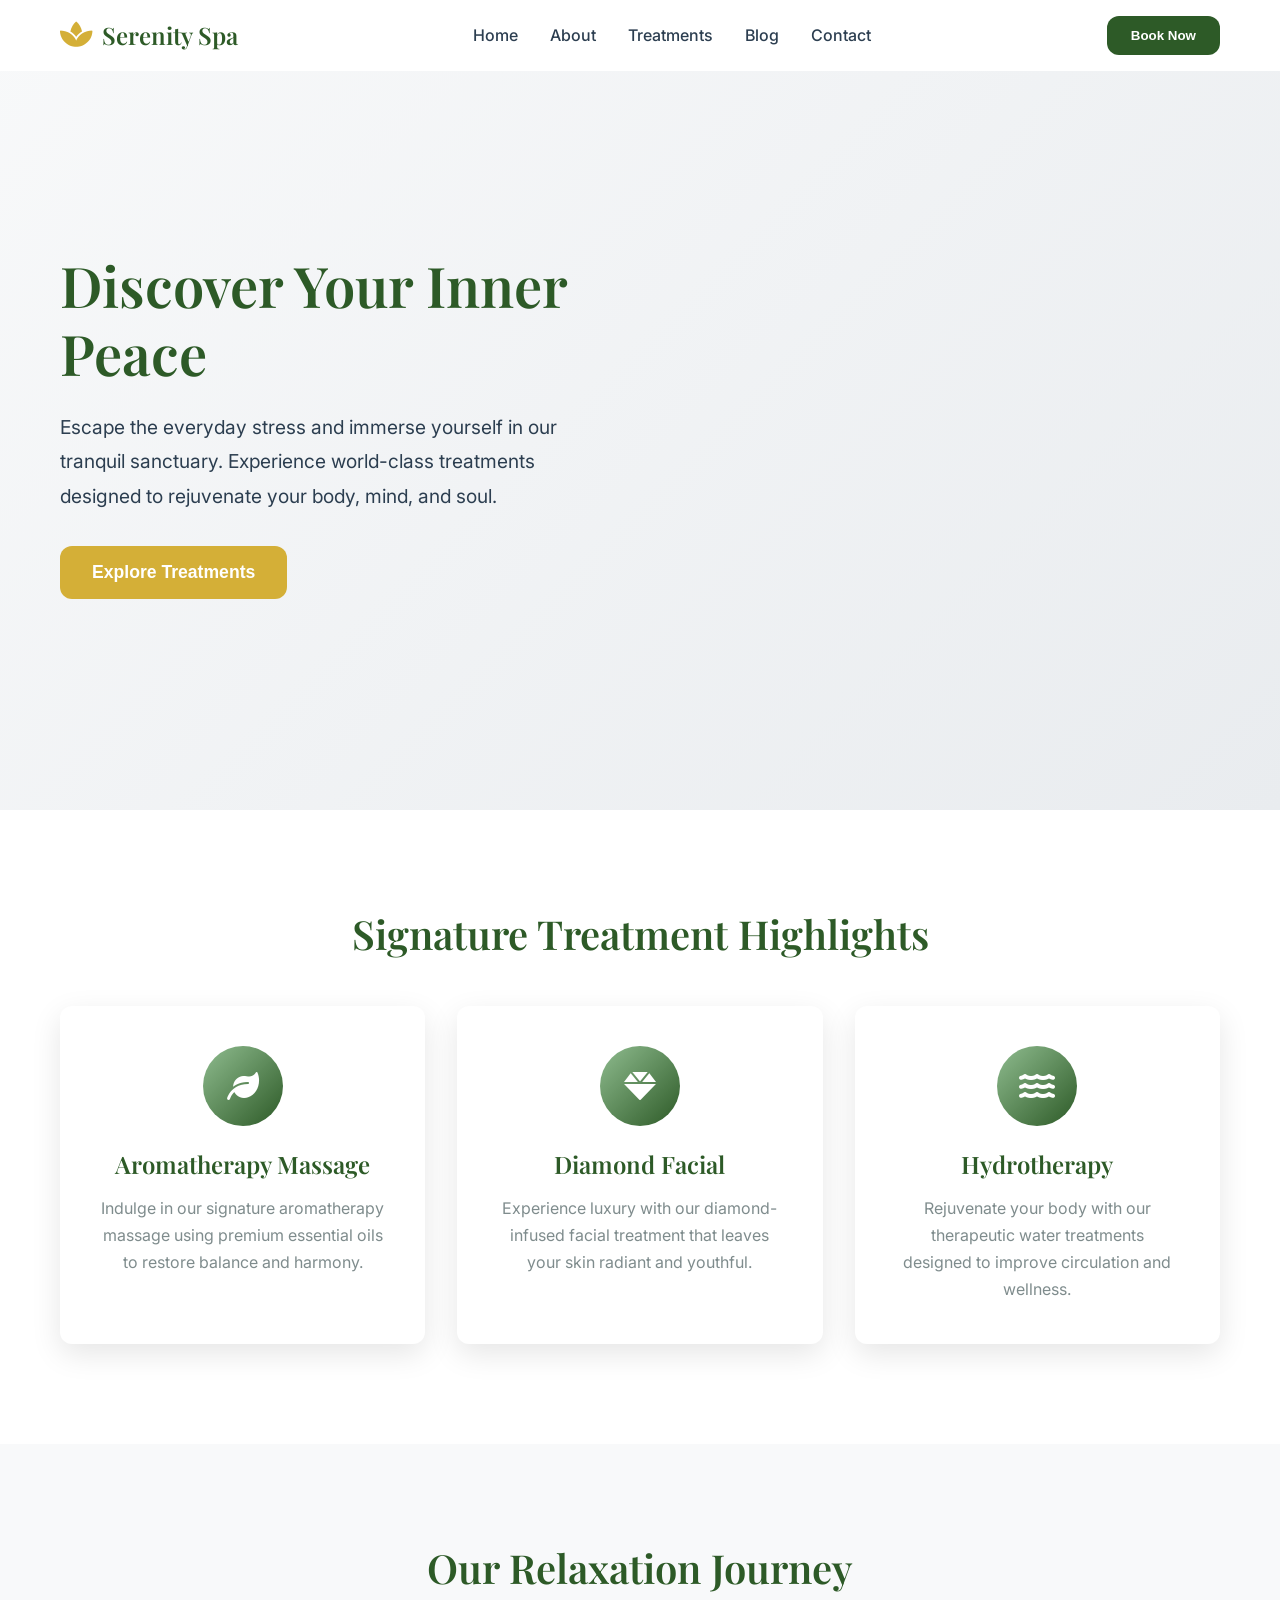
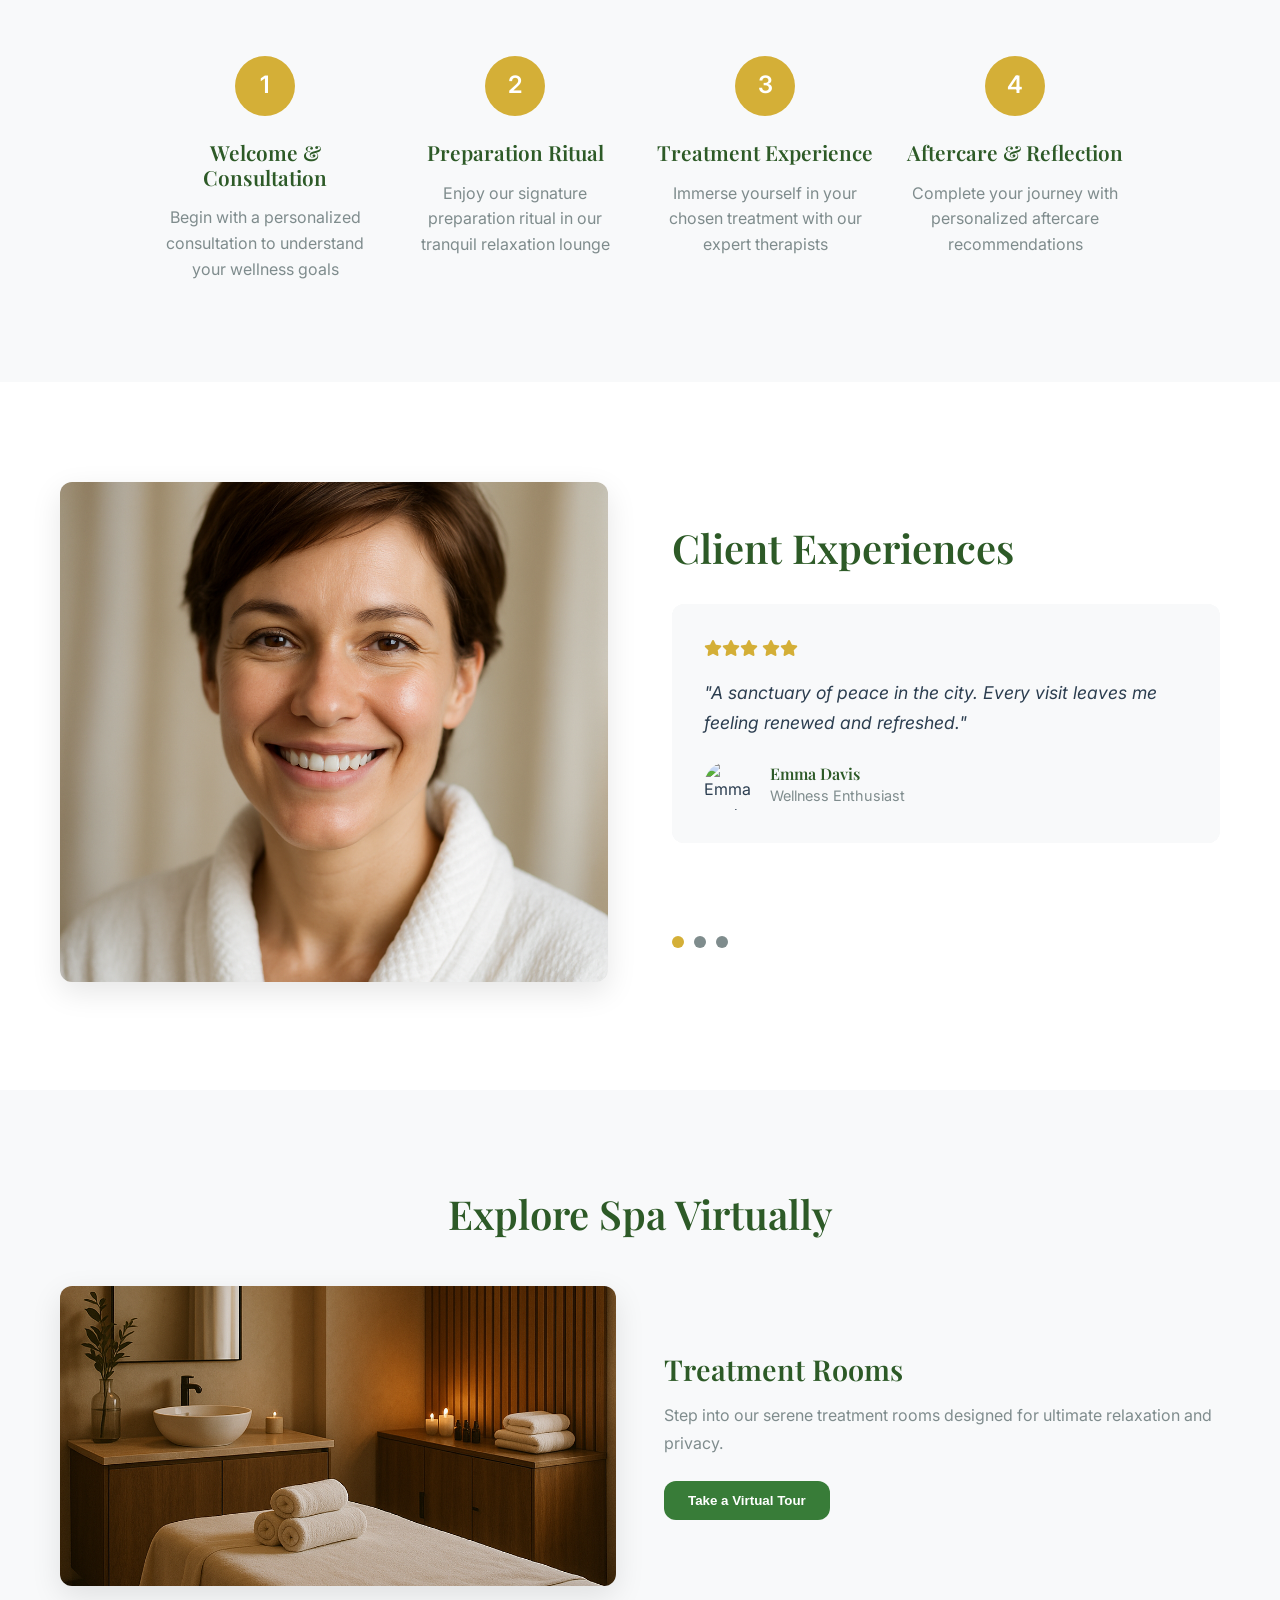
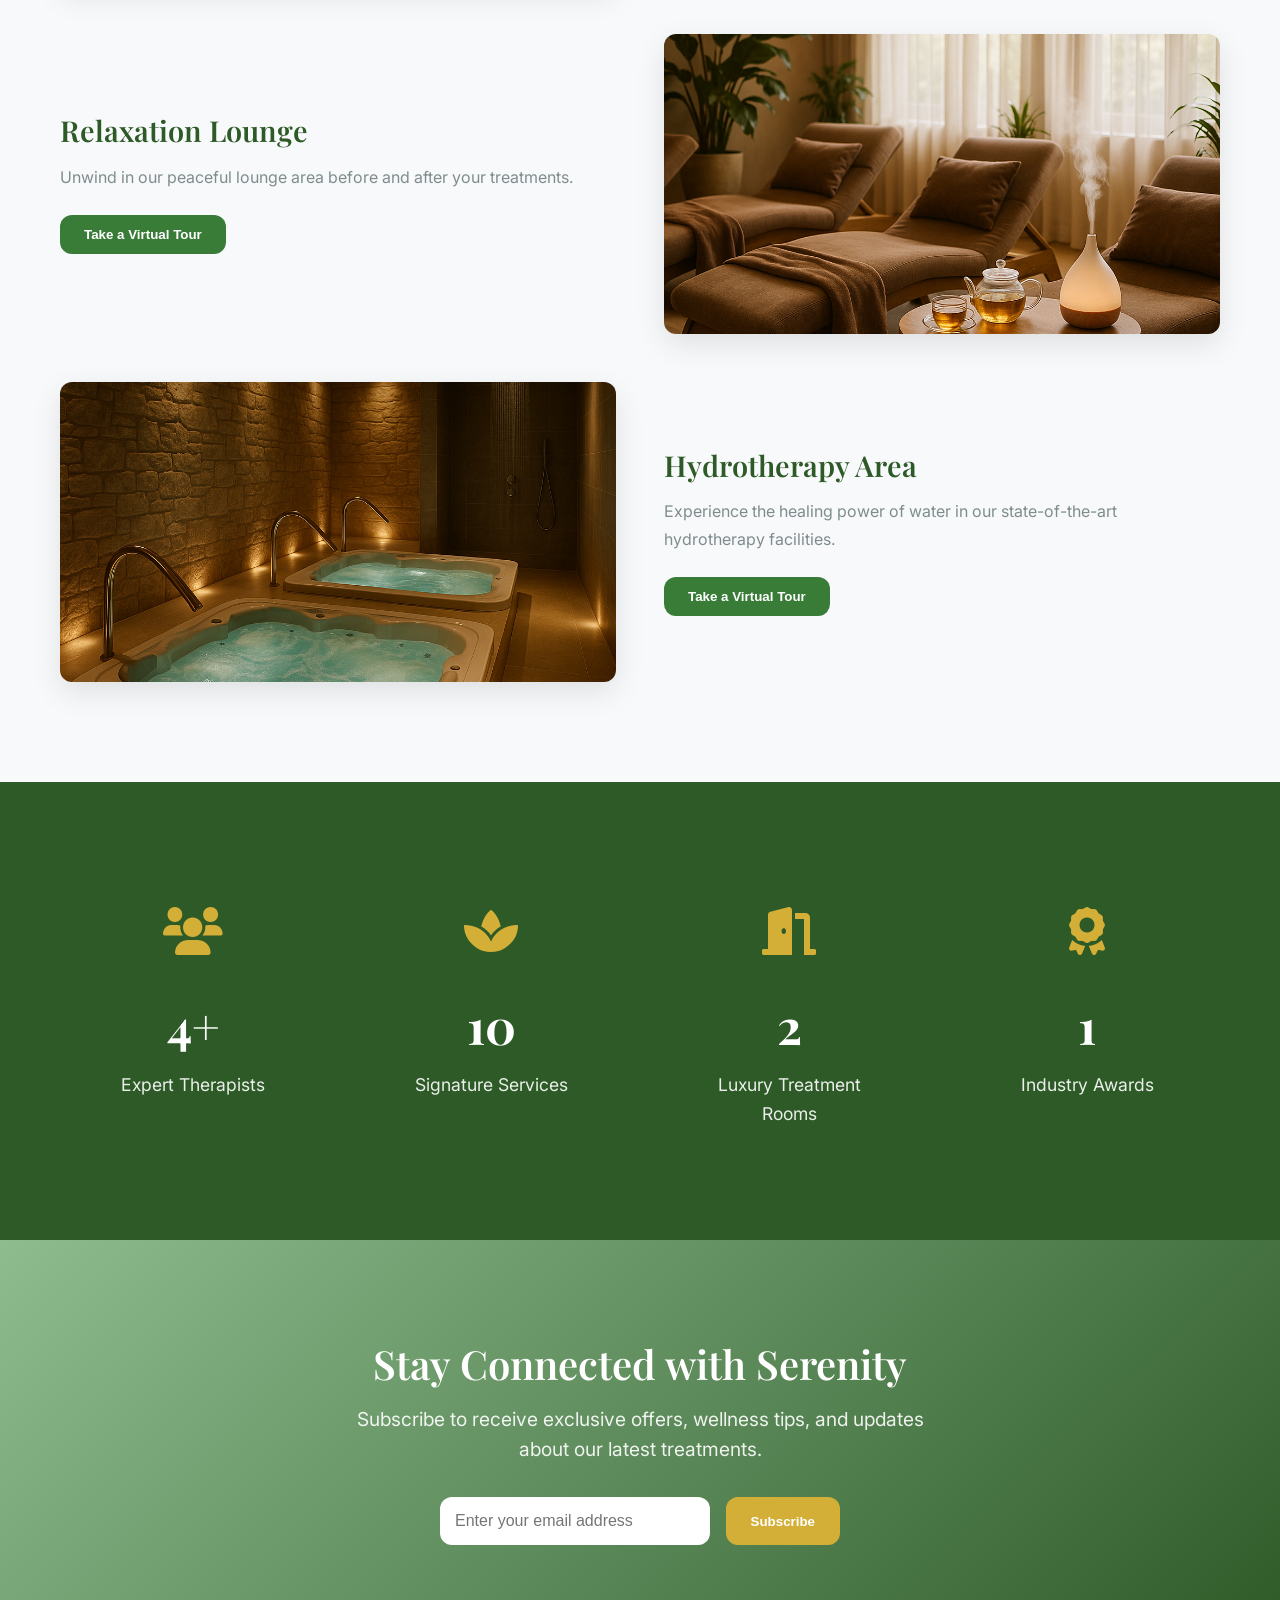
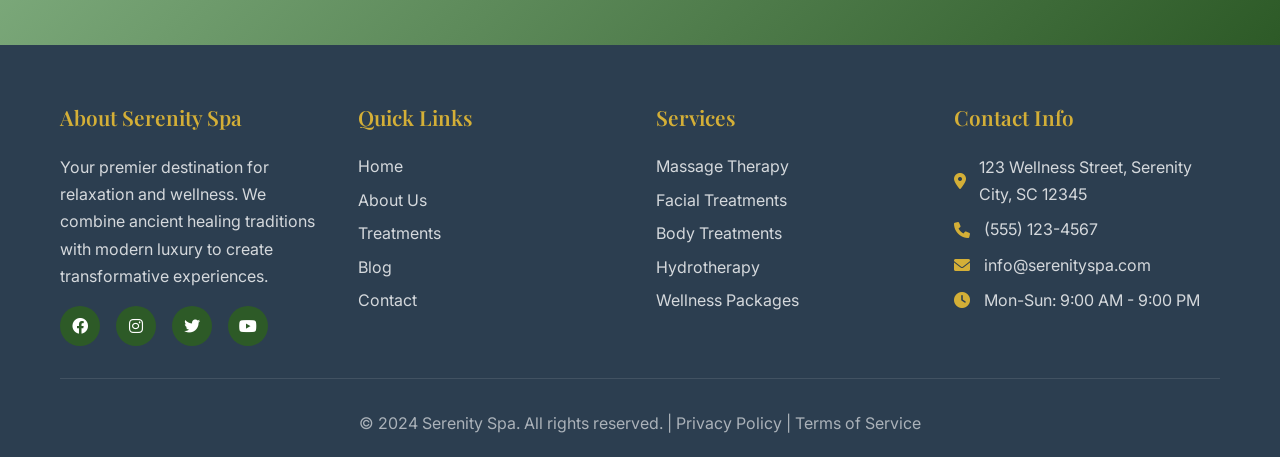
==== commit ba28bfb9: "commit" ====
--- a/Index.html
+++ b/Index.html
@@ -3,121 +3,77 @@
   <head>
     <meta charset="UTF-8" />
     <meta name="viewport" content="width=device-width, initial-scale=1.0" />
-    <title>Serenity Spa — Bengaluru's Premier Wellness Sanctuary</title>
-
-    <!-- Fonts -->
-    <link rel="preconnect" href="https://fonts.googleapis.com" />
-    <link rel="preconnect" href="https://fonts.gstatic.com" crossorigin />
-    <link href="https://fonts.googleapis.com/css2?family=Playfair+Display:ital,wght@0,400;0,600;0,700;1,400&family=Inter:wght@300;400;500;600;700&display=swap" rel="stylesheet" />
-
-    <!-- Icons -->
-    <link href="https://cdnjs.cloudflare.com/ajax/libs/font-awesome/6.5.0/css/all.min.css" rel="stylesheet" />
-
-    <!-- AOS -->
-    <link href="https://cdnjs.cloudflare.com/ajax/libs/aos/2.3.4/aos.css" rel="stylesheet" />
-
-    <!-- Stylesheets -->
+    <title>Serenity Spa - Ultimate Relaxation Experience</title>
     <link rel="stylesheet" href="./CSS/styles.css" />
-    <link rel="stylesheet" href="./CSS/serenity-spa-styles-additions.css" />
+    <link href="https://unpkg.com/aos@2.3.1/dist/aos.css" rel="stylesheet" />
+    <link
+      href="https://cdnjs.cloudflare.com/ajax/libs/font-awesome/6.0.0/css/all.min.css"
+      rel="stylesheet"
+    />
+    <link
+      href="https://cdn.jsdelivr.net/npm/aos@2.3.4/dist/aos.css"
+      rel="stylesheet"
+    />
+    <link
+      href="https://fonts.googleapis.com/css2?family=Playfair+Display:wght@400;500;600;700&family=Inter:wght@300;400;500;600&display=swap"
+      rel="stylesheet"
+    />
   </head>
-
   <body>
-
-    <!-- ═══════════════════════════════
-         NAVBAR
-    ═══════════════════════════════════ -->
+    <!-- Navigation Bar -->
     <nav class="navbar" id="navbar">
       <div class="nav-container">
-        <a href="index.html" class="nav-logo">
+        <div class="nav-logo">
           <i class="fas fa-spa"></i>
           <span>Serenity Spa</span>
-        </a>
-
+        </div>
         <ul class="nav-menu" id="nav-menu">
-          <li><a href="#home"       class="nav-link">Home</a></li>
-          <li><a href="#about"      class="nav-link">About</a></li>
-          <li><a href="treatments.html" class="nav-link">Treatments</a></li>
-          <li><a href="blog.html"   class="nav-link">Blog</a></li>
+          <li><a href="#home" class="nav-link">Home</a></li>
+          <li><a href="#about" class="nav-link">About</a></li>
+          <li><a href="#treatments" class="nav-link">Treatments</a></li>
+          <li><a href="#blog" class="nav-link">Blog</a></li>
           <li><a href="#contact" class="nav-link">Contact</a></li>
         </ul>
-
-        <button class="book-now-btn" onclick="window.location='booking.html'">Book Now</button>
-
+        <button class="book-now-btn">Book Now</button>
         <div class="hamburger" id="hamburger">
-          <span></span><span></span><span></span>
+          <span></span>
+          <span></span>
+          <span></span>
         </div>
       </div>
     </nav>
 
-
-    <!-- ═══════════════════════════════
-         HERO
-    ═══════════════════════════════════ -->
+    <!-- Hero Section -->
     <section class="hero" id="home">
+      <div class="hero-background"></div>
       <div class="hero-container">
-
-        <!-- Image -->
-        <div class="hero-image" data-aos="fade-right" data-aos-duration="1000">
+        <!-- <div class="hero-image" data-aos="fade-right" data-aos-duration="1000">
           <img
             src="./assets/images/hero-image/Spa hero Image.jpg"
             alt="Serene Spa Experience"
           />
-        </div>
-
-        <!-- Content -->
-        <div class="hero-content" data-aos="fade-left" data-aos-duration="1000" data-aos-delay="150">
-          <h1>Discover Your<br /><em>Inner Peace</em></h1>
+        </div> -->
+        <div
+          class="hero-content"
+          data-aos="fade-left"
+          data-aos-duration="1000"
+          data-aos-delay="200"
+        >
+          <h1>Discover Your Inner Peace</h1>
           <p>
-            Escape the everyday and immerse yourself in our tranquil sanctuary.
-            World-class treatments designed to rejuvenate your body, mind, and soul —
-            rooted in ancient wisdom, delivered with modern luxury.
+            Escape the everyday stress and immerse yourself in our tranquil
+            sanctuary. Experience world-class treatments designed to rejuvenate
+            your body, mind, and soul.
           </p>
-
-          <div class="hero-btns">
-            <button class="cta-btn" onclick="window.location='treatments.html'">
-              <i class="fas fa-spa" style="margin-right:8px;"></i>Explore Treatments
-            </button>
-            <button class="book-now-btn" onclick="window.location='booking.html'" style="background:transparent; color:var(--primary-color); border:2px solid var(--primary-color);">
-              Book a Session
-            </button>
-          </div>
-
-          <!-- Trust strip -->
-          <div class="hero-trust">
-            <div class="hero-trust-item">
-              <strong>13+</strong>
-              <span>Expert Therapists</span>
-            </div>
-            <div class="hero-trust-sep"></div>
-            <div class="hero-trust-item">
-              <strong>32</strong>
-              <span>Signature Treatments</span>
-            </div>
-            <div class="hero-trust-sep"></div>
-            <div class="hero-trust-item">
-              <strong>5★</strong>
-              <span>Google Rating</span>
-            </div>
-          </div>
-        </div>
-
-      </div>
-    </section>
-
-
-    <!-- ═══════════════════════════════
-         SIGNATURE TREATMENTS
-    ═══════════════════════════════════ -->
+          <button class="cta-btn">Explore Treatments</button>
+        </div>
+      </div>
+    </section>
+
+    <!-- Signature Treatments -->
     <section class="treatments" id="treatments">
       <div class="container">
-
-        <p class="section-eyebrow" data-aos="fade-up">What We Offer</p>
-        <h2 data-aos="fade-up" data-aos-delay="60">Signature Treatment Highlights</h2>
-        <p class="section-subtext" data-aos="fade-up" data-aos-delay="100">
-          Each therapy is carefully crafted with premium botanicals and time-honoured
-          techniques — tailored to what your body needs most.
-        </p>
-
+        <h2 data-aos="fade-up">Signature Treatment Highlights</h2>
         <div class="treatments-grid">
           <div class="treatment-card" data-aos="fade-up" data-aos-delay="100">
             <div class="treatment-icon">
@@ -125,584 +81,337 @@
             </div>
             <h3>Aromatherapy Massage</h3>
             <p>
-              Indulge in our signature aromatherapy massage using premium cold-pressed
-              essential oils to restore balance, ease tension, and awaken the senses.
-            </p>
-          </div>
-
+              Indulge in our signature aromatherapy massage using premium
+              essential oils to restore balance and harmony.
+            </p>
+          </div>
           <div class="treatment-card" data-aos="fade-up" data-aos-delay="200">
             <div class="treatment-icon">
               <i class="fas fa-gem"></i>
             </div>
             <h3>Diamond Facial</h3>
             <p>
-              Experience luxury with our diamond-infused microdermabrasion facial —
-              leaving your skin visibly radiant, lifted, and youthful.
-            </p>
-          </div>
-
+              Experience luxury with our diamond-infused facial treatment that
+              leaves your skin radiant and youthful.
+            </p>
+          </div>
           <div class="treatment-card" data-aos="fade-up" data-aos-delay="300">
             <div class="treatment-icon">
               <i class="fas fa-water"></i>
             </div>
             <h3>Hydrotherapy</h3>
             <p>
-              Rejuvenate from the inside out with our therapeutic water treatments,
-              designed to improve circulation, detoxify, and promote deep recovery.
-            </p>
-          </div>
-        </div>
-
-        <!-- CTA below grid -->
-        <div style="text-align:center; margin-top:3rem;" data-aos="fade-up">
-          <a href="treatments.html" class="book-now-btn" style="text-decoration:none; display:inline-flex; align-items:center; gap:8px; padding:13px 30px;">
-            View All 32 Treatments <i class="fas fa-arrow-right"></i>
-          </a>
-        </div>
-
-      </div>
-    </section>
-
-
-    <!-- ═══════════════════════════════
-         RELAXATION JOURNEY
-    ═══════════════════════════════════ -->
+              Rejuvenate your body with our therapeutic water treatments
+              designed to improve circulation and wellness.
+            </p>
+          </div>
+        </div>
+      </div>
+    </section>
+
+    <!-- Relaxation Journey -->
     <section class="journey" id="about">
       <div class="container">
-
-        <p class="section-eyebrow" data-aos="fade-up">Your Experience</p>
-        <h2 data-aos="fade-up" data-aos-delay="60">Our Relaxation Journey</h2>
-        <p class="section-subtext" data-aos="fade-up" data-aos-delay="100">
-          From the moment you arrive to long after you leave, every detail is
-          considered to help you feel completely restored.
-        </p>
-
+        <h2 data-aos="fade-up">Our Relaxation Journey</h2>
         <div class="journey-steps">
-          <div class="step-connector"></div>
-
           <div class="step" data-aos="fade-up" data-aos-delay="100">
             <div class="step-number">1</div>
-            <h3>Welcome &amp; Consultation</h3>
-            <p>A warm herbal welcome and a personalised wellness consultation to understand exactly what your body needs today.</p>
-          </div>
-
+            <h3>Welcome & Consultation</h3>
+            <p>
+              Begin with a personalized consultation to understand your wellness
+              goals
+            </p>
+          </div>
+          <div class="step-connector"></div>
           <div class="step" data-aos="fade-up" data-aos-delay="200">
             <div class="step-number">2</div>
             <h3>Preparation Ritual</h3>
-            <p>Settle into our tranquil relaxation lounge — steam room, aromatherapy, and stillness to prepare your mind and body.</p>
-          </div>
-
+            <p>
+              Enjoy our signature preparation ritual in our tranquil relaxation
+              lounge
+            </p>
+          </div>
+          <div class="step-connector"></div>
           <div class="step" data-aos="fade-up" data-aos-delay="300">
             <div class="step-number">3</div>
             <h3>Treatment Experience</h3>
-            <p>Immerse yourself in your chosen therapy delivered by our expert therapists in a serene, private suite.</p>
-          </div>
-
+            <p>
+              Immerse yourself in your chosen treatment with our expert
+              therapists
+            </p>
+          </div>
+          <div class="step-connector"></div>
           <div class="step" data-aos="fade-up" data-aos-delay="400">
             <div class="step-number">4</div>
-            <h3>Aftercare &amp; Reflection</h3>
-            <p>Seasonal fruits, herbal tea, and personalised aftercare guidance to carry the feeling home with you.</p>
-          </div>
-        </div>
-
-      </div>
-    </section>
-
-
-    <!-- ═══════════════════════════════
-         TESTIMONIALS
-    ═══════════════════════════════════ -->
-    <section class="testimonials">
+            <h3>Aftercare & Reflection</h3>
+            <p>
+              Complete your journey with personalized aftercare recommendations
+            </p>
+          </div>
+        </div>
+      </div>
+    </section>
+
+    <!-- Testimonials -->
+    <section class="testimonials" data-aos="fade-up">
       <div class="container">
         <div class="testimonials-content">
-
-          <!-- Image -->
           <div class="testimonials-image" data-aos="fade-right">
-            <img src="./assets/images/Testimonials/Emma.png" alt="Happy Client" />
-          </div>
-
-          <!-- Cards -->
+            <img
+              src="./assets/images/Testimonials/Emma.png"
+              alt="Happy Client"
+            />
+          </div>
           <div class="testimonials-cards" data-aos="fade-left">
-            <p class="section-eyebrow" style="text-align:left;">What Our Clients Say</p>
             <h2>Client Experiences</h2>
-
-            <div class="testimonial-carousel" id="testimonial-carousel">
-
+            <div class="testimonial-carousel">
               <div class="testimonial-card active">
                 <div class="stars">
-                  <i class="fas fa-star"></i><i class="fas fa-star"></i>
-                  <i class="fas fa-star"></i><i class="fas fa-star"></i><i class="fas fa-star"></i>
-                </div>
-                <p>"The most relaxing experience I've ever had. The aromatherapy massage was absolutely divine — I left feeling like a completely different person."</p>
+                  <i class="fas fa-star"></i><i class="fas fa-star"></i
+                  ><i class="fas fa-star"></i> <i class="fas fa-star"></i
+                  ><i class="fas fa-star"></i>
+                </div>
+                <p>
+                  "The most relaxing experience I've ever had. The aromatherapy
+                  massage was absolutely divine!"
+                </p>
                 <div class="client-info">
-                  <img src="https://i.pravatar.cc/100?img=47" alt="Sarah Johnson" />
+                  <img
+                    src="/placeholder.svg?height=50&width=50&text=SJ"
+                    alt="Sarah Johnson"
+                  />
                   <div>
                     <h4>Sarah Johnson</h4>
-                    <span>Regular Client · Bengaluru</span>
+                    <span>Regular Client</span>
                   </div>
                 </div>
               </div>
-
-              <div class="testimonial-card">
+              <div class="testimonial-card" data-aos="fade-in">
                 <div class="stars">
-                  <i class="fas fa-star"></i><i class="fas fa-star"></i>
-                  <i class="fas fa-star"></i><i class="fas fa-star"></i><i class="fas fa-star"></i>
-                </div>
-                <p>"Professional staff, luxurious facilities, and treatments that truly transform. The Himalayan Harmony Ritual changed how I think about self-care."</p>
+                  <i class="fas fa-star"></i><i class="fas fa-star"></i
+                  ><i class="fas fa-star"></i> <i class="fas fa-star"></i
+                  ><i class="fas fa-star"></i>
+                </div>
+                <p>
+                  "Professional staff, luxurious facilities, and treatments that
+                  truly transform. Highly recommended!"
+                </p>
                 <div class="client-info">
-                  <img src="https://i.pravatar.cc/100?img=12" alt="Michael Chen" />
+                  <img
+                    src="/placeholder.svg?height=50&width=50&text=MC"
+                    alt="Michael Chen"
+                  />
                   <div>
                     <h4>Michael Chen</h4>
-                    <span>VIP Member · Indiranagar</span>
+                    <span>VIP Member</span>
                   </div>
                 </div>
               </div>
-
-              <div class="testimonial-card">
+              <div class="testimonial-card" data-aos="fade-in">
                 <div class="stars">
-                  <i class="fas fa-star"></i><i class="fas fa-star"></i>
-                  <i class="fas fa-star"></i><i class="fas fa-star"></i><i class="fas fa-star"></i>
-                </div>
-                <p>"A true sanctuary of peace in the city. Every single visit leaves me feeling renewed, refreshed, and genuinely restored. I can't recommend it enough."</p>
+                  <i class="fas fa-star"></i><i class="fas fa-star"></i
+                  ><i class="fas fa-star"></i> <i class="fas fa-star"></i
+                  ><i class="fas fa-star"></i>
+                </div>
+                <p>
+                  "A sanctuary of peace in the city. Every visit leaves me
+                  feeling renewed and refreshed."
+                </p>
                 <div class="client-info">
-                  <img src="https://i.pravatar.cc/100?img=56" alt="Emma Davis" />
+                  <img
+                    src="/placeholder.svg?height=50&width=50&text=ED"
+                    alt="Emma Davis"
+                  />
                   <div>
                     <h4>Emma Davis</h4>
-                    <span>Wellness Enthusiast · Whitefield</span>
+                    <span>Wellness Enthusiast</span>
                   </div>
                 </div>
               </div>
-
-            </div><!-- /testimonial-carousel -->
-
-            <div class="testimonial-nav" id="testimonial-nav">
+            </div>
+            <div class="testimonial-nav">
               <button class="nav-dot active" data-slide="0"></button>
-              <button class="nav-dot"        data-slide="1"></button>
-              <button class="nav-dot"        data-slide="2"></button>
-            </div>
-
-          </div>
-        </div>
-      </div>
-    </section>
-
-
-    <!-- ═══════════════════════════════
-         VIRTUAL GALLERY
-    ═══════════════════════════════════ -->
+              <button class="nav-dot" data-slide="1"></button>
+              <button class="nav-dot" data-slide="2"></button>
+            </div>
+          </div>
+        </div>
+      </div>
+    </section>
+
+    <!-- Virtual Gallery -->
     <section class="gallery">
       <div class="container">
-
-        <p class="section-eyebrow" data-aos="fade-up">Explore</p>
-        <h2 data-aos="fade-up" data-aos-delay="60">Explore Serenity Virtually</h2>
-        <p class="section-subtext" data-aos="fade-up" data-aos-delay="100">
-          Step inside our spaces before you visit. Every room is designed around a
-          single idea: complete, uninterrupted stillness.
-        </p>
-
+        <h2 data-aos="fade-up">Explore Spa Virtually</h2>
         <div class="gallery-grid">
-
           <div class="gallery-item" data-aos="fade-up" data-aos-delay="100">
-            <img src="./assets/images/virtual-tour/treatement-rooms.png" alt="Treatment Room" />
+            <img
+              src="./assets/images/virtual-tour/treatement-rooms.png"
+              alt="Treatment Room"
+            />
             <div class="gallery-content">
               <h3>Treatment Rooms</h3>
               <p>
-                Our four private suites are designed around different botanical themes —
-                warm lighting, curated scent, and complete acoustic privacy.
+                Step into our serene treatment rooms designed for ultimate
+                relaxation and privacy.
               </p>
-              <button class="tour-btn" onclick="alert('Virtual tour of Treatment Rooms would launch here.')">
-                <i class="fas fa-vr-cardboard"></i> Take a Virtual Tour
-              </button>
-            </div>
-          </div>
-
-          <div class="gallery-item reverse" data-aos="fade-up" data-aos-delay="200">
-            <img src="./assets/images/virtual-tour/relaxation-room.png" alt="Relaxation Lounge" />
+              <button class="tour-btn">Take a Virtual Tour</button>
+            </div>
+          </div>
+          <div
+            class="gallery-item reverse"
+            data-aos="fade-up"
+            data-aos-delay="200"
+          >
+            <img
+              src="./assets/images/virtual-tour/relaxation-room.png"
+              alt="Relaxation Lounge"
+            />
             <div class="gallery-content">
               <h3>Relaxation Lounge</h3>
               <p>
-                Unwind before and after your treatment in our lounge — herbal teas,
-                seasonal fruits, soft music, and unhurried time to simply breathe.
+                Unwind in our peaceful lounge area before and after your
+                treatments.
               </p>
-              <button class="tour-btn" onclick="alert('Virtual tour of Relaxation Lounge would launch here.')">
-                <i class="fas fa-vr-cardboard"></i> Take a Virtual Tour
-              </button>
-            </div>
-          </div>
-
+              <button class="tour-btn">Take a Virtual Tour</button>
+            </div>
+          </div>
           <div class="gallery-item" data-aos="fade-up" data-aos-delay="300">
-            <img src="./assets/images/virtual-tour/hydrotherapy-area.png" alt="Hydrotherapy Area" />
+            <img
+              src="./assets/images/virtual-tour/hydrotherapy-area.png"
+              alt="Hydrotherapy Area"
+            />
             <div class="gallery-content">
               <h3>Hydrotherapy Area</h3>
               <p>
                 Experience the healing power of water in our state-of-the-art
-                hydrotherapy facilities — mineral pools, jet therapy, and contrast baths.
+                hydrotherapy facilities.
               </p>
-              <button class="tour-btn" onclick="alert('Virtual tour of Hydrotherapy Area would launch here.')">
-                <i class="fas fa-vr-cardboard"></i> Take a Virtual Tour
-              </button>
-            </div>
-          </div>
-
-        </div>
-
-        <!-- Link to full gallery -->
-        <div style="text-align:center; margin-top:3rem;" data-aos="fade-up">
-          <a href="gallery.html" class="book-now-btn" style="text-decoration:none; display:inline-flex; align-items:center; gap:8px; padding:13px 30px; background:transparent; color:var(--primary-color); border:2px solid var(--primary-color);">
-            <i class="fas fa-images"></i> View Full Gallery
-          </a>
-        </div>
-
-      </div>
-    </section>
-
-
-    <!-- ═══════════════════════════════
-         STATISTICS
-    ═══════════════════════════════════ -->
+              <button class="tour-btn">Take a Virtual Tour</button>
+            </div>
+          </div>
+        </div>
+      </div>
+    </section>
+
+    <!-- Statistics -->
     <section class="stats">
       <div class="container">
         <div class="stats-grid">
-
           <div class="stat-item" data-aos="fade-up" data-aos-delay="100">
-            <div class="stat-icon"><i class="fas fa-users"></i></div>
-            <div class="stat-number" data-target="13">13+</div>
+            <div class="stat-icon">
+              <i class="fas fa-users"></i>
+            </div>
+            <div class="stat-number">13+</div>
             <div class="stat-label">Expert Therapists</div>
           </div>
-
           <div class="stat-item" data-aos="fade-up" data-aos-delay="200">
-            <div class="stat-icon"><i class="fas fa-spa"></i></div>
-            <div class="stat-number" data-target="32">32</div>
+            <div class="stat-icon">
+              <i class="fas fa-spa"></i>
+            </div>
+            <div class="stat-number">32</div>
             <div class="stat-label">Signature Services</div>
           </div>
-
           <div class="stat-item" data-aos="fade-up" data-aos-delay="300">
-            <div class="stat-icon"><i class="fas fa-door-open"></i></div>
-            <div class="stat-number" data-target="4">4</div>
+            <div class="stat-icon">
+              <i class="fas fa-door-open"></i>
+            </div>
+            <div class="stat-number">4</div>
             <div class="stat-label">Luxury Treatment Rooms</div>
           </div>
-
           <div class="stat-item" data-aos="fade-up" data-aos-delay="400">
-            <div class="stat-icon"><i class="fas fa-award"></i></div>
-            <div class="stat-number" data-target="2">2</div>
+            <div class="stat-icon">
+              <i class="fas fa-award"></i>
+            </div>
+            <div class="stat-number">2</div>
             <div class="stat-label">Industry Awards</div>
           </div>
-
-        </div>
-      </div>
-    </section>
-
-
-    <!-- ═══════════════════════════════
-         NEWSLETTER
-    ═══════════════════════════════════ -->
+        </div>
+      </div>
+    </section>
+
+    <!-- Newsletter -->
     <section class="newsletter">
       <div class="container">
         <div class="newsletter-content" data-aos="fade-up">
           <h2>Stay Connected with Serenity</h2>
           <p>
-            Join 3,200+ subscribers receiving exclusive offers, seasonal rituals,
-            and wellness wisdom every Sunday morning.
+            Subscribe to receive exclusive offers, wellness tips, and updates
+            about our latest treatments.
           </p>
           <form class="newsletter-form" id="newsletter-form">
-            <input type="email" placeholder="Your email address" required />
+            <input
+              type="email"
+              placeholder="Enter your email address"
+              required
+            />
             <button type="submit">Subscribe</button>
           </form>
-          <p class="newsletter-privacy">
-            No spam, ever. Unsubscribe anytime. Read our
-            <a href="privacy-policy.html">Privacy Policy</a>.
-          </p>
-        </div>
-      </div>
-    </section>
-
-
-    <!-- ═══════════════════════════════
-         FOOTER
-    ═══════════════════════════════════ -->
+        </div>
+      </div>
+    </section>
+
+    <!-- Footer -->
     <footer class="footer" id="contact">
       <div class="container">
         <div class="footer-content">
-
-          <!-- Brand -->
           <div class="footer-section">
-            <div class="footer-logo"><i class="fas fa-spa"></i> Serenity Spa</div>
-            <p>Your premier destination for relaxation and wellness. We blend ancient healing traditions with modern luxury to create truly transformative experiences.</p>
+            <h3>About Serenity Spa</h3>
+            <p>
+              Your premier destination for relaxation and wellness. We combine
+              ancient healing traditions with modern luxury to create
+              transformative experiences.
+            </p>
             <div class="social-icons">
-              <a href="#" aria-label="Facebook"><i class="fab fa-facebook-f"></i></a>
-              <a href="#" aria-label="Instagram"><i class="fab fa-instagram"></i></a>
-              <a href="#" aria-label="Pinterest"><i class="fab fa-pinterest-p"></i></a>
-              <a href="#" aria-label="YouTube"><i class="fab fa-youtube"></i></a>
-            </div>
-          </div>
-
-          <!-- Quick Links -->
+              <a href="#"><i class="fab fa-facebook"></i></a>
+              <a href="#"><i class="fab fa-instagram"></i></a>
+              <a href="#"><i class="fab fa-twitter"></i></a>
+              <a href="#"><i class="fab fa-youtube"></i></a>
+            </div>
+          </div>
           <div class="footer-section">
             <h3>Quick Links</h3>
             <ul>
-              <li><a href="index.html">Home</a></li>
-              <li><a href="about.html">About Us</a></li>
-              <li><a href="treatments.html">Treatments</a></li>
-              <li><a href="gallery.html">Gallery</a></li>
-              <li><a href="blog.html">Blog</a></li>
-              <li><a href="contact.html">Contact</a></li>
+              <li><a href="#home">Home</a></li>
+              <li><a href="#about">About Us</a></li>
+              <li><a href="#treatments">Treatments</a></li>
+              <li><a href="#blog">Blog</a></li>
+              <li><a href="#contact">Contact</a></li>
             </ul>
           </div>
-
-          <!-- Services -->
           <div class="footer-section">
             <h3>Services</h3>
             <ul>
-              <li><a href="treatments.html">Massage Therapy</a></li>
-              <li><a href="treatments.html">Facial Treatments</a></li>
-              <li><a href="treatments.html">Body Rituals</a></li>
-              <li><a href="treatments.html">Hydrotherapy</a></li>
-              <li><a href="treatments.html">Wellness Packages</a></li>
-              <li><a href="gift-cards.html">Gift Cards</a></li>
-              <li><a href="booking.html">Book Online</a></li>
+              <li><a href="#">Massage Therapy</a></li>
+              <li><a href="#">Facial Treatments</a></li>
+              <li><a href="#">Body Treatments</a></li>
+              <li><a href="#">Hydrotherapy</a></li>
+              <li><a href="#">Wellness Packages</a></li>
             </ul>
           </div>
-
-          <!-- Contact -->
           <div class="footer-section">
-            <h3>Visit Us</h3>
+            <h3>Contact Info</h3>
             <div class="contact-info">
-              <p><i class="fas fa-map-marker-alt"></i>14, MG Road, Indiranagar, Bengaluru – 560038</p>
-              <p><i class="fas fa-phone"></i>+91 80 4567 8901</p>
-              <p><i class="fas fa-envelope"></i>hello@serenityspa.in</p>
-              <p><i class="fas fa-clock"></i>Mon–Sun · 9:00 AM – 9:00 PM</p>
-            </div>
-          </div>
-
-        </div>
-
+              <p>
+                <i class="fas fa-map-marker-alt"></i> 123 Wellness Street,
+                Serenity City, SC 12345
+              </p>
+              <p><i class="fas fa-phone"></i> (555) 123-4567</p>
+              <p><i class="fas fa-envelope"></i> info@serenityspa.com</p>
+              <p><i class="fas fa-clock"></i> Mon-Sun: 9:00 AM - 9:00 PM</p>
+            </div>
+          </div>
+        </div>
         <div class="footer-bottom">
           <p>
-            &copy; 2025 Serenity Spa. All rights reserved. &nbsp;|&nbsp;
-            <a href="privacy-policy.html">Privacy Policy</a> &nbsp;|&nbsp;
-            <a href="terms.html">Terms of Service</a> &nbsp;|&nbsp;
-            Crafted with <i class="fas fa-heart" style="color:var(--accent-color);"></i> in Bengaluru
+            &copy; 2024 Serenity Spa. All rights reserved. | Privacy Policy |
+            Terms of Service
           </p>
         </div>
       </div>
     </footer>
 
-
-    <!-- ═══════════════════════════════
-         SCRIPTS
-    ═══════════════════════════════════ -->
-    <script src="https://cdnjs.cloudflare.com/ajax/libs/aos/2.3.4/aos.js"></script>
-    <script>
-      /* ── AOS init ── */
-      AOS.init({ duration: 950, once: true, offset: 90, easing: "ease-out-cubic" });
-
-      /* ── Page load fade-in ── */
-      window.addEventListener("load", () => document.body.classList.add("loaded"));
-
-      /* ── Navbar scroll effect ── */
-      const navbar = document.getElementById("navbar");
-      window.addEventListener("scroll", () => {
-        navbar.classList.toggle("scrolled", window.scrollY > 60);
-      });
-
-      /* ── Hamburger ── */
-      const hamburger = document.getElementById("hamburger");
-      const navMenu   = document.getElementById("nav-menu");
-
-      hamburger.addEventListener("click", () => {
-        navMenu.classList.toggle("active");
-        hamburger.classList.toggle("active");
-      });
-
-      // close on link click
-      document.querySelectorAll(".nav-link").forEach(link => {
-        link.addEventListener("click", () => {
-          navMenu.classList.remove("active");
-          hamburger.classList.remove("active");
-        });
-      });
-
-      // close on outside click
-      document.addEventListener("click", e => {
-        if (!navbar.contains(e.target)) {
-          navMenu.classList.remove("active");
-          hamburger.classList.remove("active");
-        }
-      });
-
-      /* ── Smooth scrolling for anchor links ── */
-      document.querySelectorAll('a[href^="#"]').forEach(anchor => {
-        anchor.addEventListener("click", function(e) {
-          const target = document.querySelector(this.getAttribute("href"));
-          if (target) {
-            e.preventDefault();
-            target.scrollIntoView({ behavior: "smooth", block: "start" });
-          }
-        });
-      });
-
-      /* ── Testimonial carousel ── */
-      (function() {
-        const slides   = document.querySelectorAll(".testimonial-card");
-        const dots     = document.querySelectorAll(".nav-dot");
-        let current    = 0;
-        let autoTimer  = null;
-
-        function showSlide(idx) {
-          slides.forEach(s => s.classList.remove("active"));
-          dots.forEach(d => d.classList.remove("active"));
-          slides[idx].classList.add("active");
-          dots[idx].classList.add("active");
-          current = idx;
-        }
-
-        function next() {
-          showSlide((current + 1) % slides.length);
-        }
-
-        function startAuto() { autoTimer = setInterval(next, 5000); }
-        function stopAuto()  { clearInterval(autoTimer); }
-
-        dots.forEach((dot, i) => {
-          dot.addEventListener("click", () => { showSlide(i); stopAuto(); startAuto(); });
-        });
-
-        const carousel = document.getElementById("testimonial-carousel");
-        if (carousel) {
-          carousel.addEventListener("mouseenter", stopAuto);
-          carousel.addEventListener("mouseleave", startAuto);
-        }
-
-        startAuto();
-      })();
-
-      /* ── Counter animation (stats section) ── */
-      function animateCounter(el) {
-        const raw     = el.textContent.replace(/[^0-9]/g, "");
-        const target  = parseInt(raw, 10);
-        const hasPlus = el.dataset.target && parseInt(el.dataset.target) !== target
-                        || el.textContent.includes("+");
-        const duration = 1600;
-        const step     = 16;
-        const steps    = duration / step;
-        const increment = target / steps;
-        let val = 0;
-
-        const timer = setInterval(() => {
-          val += increment;
-          if (val >= target) {
-            el.textContent = target + (hasPlus ? "+" : "");
-            clearInterval(timer);
-          } else {
-            el.textContent = Math.ceil(val) + (hasPlus ? "+" : "");
-          }
-        }, step);
-      }
-
-      const statsSection = document.querySelector(".stats");
-      if (statsSection) {
-        const observer = new IntersectionObserver(entries => {
-          if (entries[0].isIntersecting) {
-            document.querySelectorAll(".stat-number").forEach(animateCounter);
-            observer.disconnect();
-          }
-        }, { threshold: 0.4 });
-        observer.observe(statsSection);
-      }
-
-      /* ── Newsletter submission ── */
-      document.getElementById("newsletter-form").addEventListener("submit", function(e) {
-        e.preventDefault();
-        const btn = this.querySelector("button");
-        const orig = btn.textContent;
-        btn.textContent = "Subscribing…";
-        btn.disabled = true;
-
-        setTimeout(() => {
-          btn.textContent = "✓ Subscribed!";
-          setTimeout(() => {
-            btn.textContent = orig;
-            btn.disabled = false;
-            this.reset();
-          }, 2500);
-        }, 1000);
-      });
-
-      /* ── Virtual tour buttons ── */
-      document.querySelectorAll(".tour-btn").forEach(btn => {
-        btn.addEventListener("click", function() {
-          const room = this.closest(".gallery-item")?.querySelector("h3")?.textContent || "this space";
-          alert(`A 360° virtual tour of "${room}" would launch here.`);
-        });
-      });
-
-      /* ── Parallax: hero image ── */
-      const heroImg = document.querySelector(".hero-image img");
-      if (heroImg) {
-        window.addEventListener("scroll", () => {
-          const rate = window.pageYOffset * -0.18;
-          heroImg.style.transform = `translateY(${rate}px)`;
-        }, { passive: true });
-      }
-
-      /* ── Treatment card hover lift (override JS added by old Index.js) ── */
-      document.querySelectorAll(".treatment-card").forEach(card => {
-        card.addEventListener("mouseenter", function() {
-          this.style.transform = "translateY(-12px)";
-        });
-        card.addEventListener("mouseleave", function() {
-          this.style.transform = "";
-        });
-      });
-
-      /* ── Button ripple effect ── */
-      document.querySelectorAll("button, .cta-btn, .book-now-btn, .tour-btn").forEach(btn => {
-        btn.addEventListener("click", function(e) {
-          const rect   = this.getBoundingClientRect();
-          const size   = Math.max(rect.width, rect.height);
-          const ripple = document.createElement("span");
-          ripple.style.cssText = [
-            `position:absolute`,
-            `width:${size}px`,
-            `height:${size}px`,
-            `left:${e.clientX - rect.left - size / 2}px`,
-            `top:${e.clientY - rect.top - size / 2}px`,
-            `background:rgba(255,255,255,0.28)`,
-            `border-radius:50%`,
-            `transform:scale(0)`,
-            `animation:ripple 0.65s linear`,
-            `pointer-events:none`
-          ].join(";");
-          this.style.position = "relative";
-          this.style.overflow = "hidden";
-          this.appendChild(ripple);
-          setTimeout(() => ripple.remove(), 700);
-        });
-      });
-
-      /* ── Reveal animation for cards on scroll ── */
-      const revealEls = document.querySelectorAll(".treatment-card, .gallery-item, .step");
-      const revealObs = new IntersectionObserver(entries => {
-        entries.forEach(entry => {
-          if (entry.isIntersecting) {
-            entry.target.style.opacity = "1";
-            entry.target.style.transform = entry.target.style.transform.replace("translateY(24px)", "") || "";
-            revealObs.unobserve(entry.target);
-          }
-        });
-      }, { threshold: 0.12 });
-
-      revealEls.forEach(el => {
-        if (!el.style.opacity) {
-          el.style.transition = "opacity 0.6s ease, transform 0.6s ease";
-        }
-        revealObs.observe(el);
-      });
-
-      /* ── Floating animation on treatment icons ── */
-      document.querySelectorAll(".treatment-icon").forEach((icon, i) => {
-        icon.style.animation = `float 3.5s ease-in-out infinite ${i * 0.6}s`;
-      });
-    </script>
+    <script src="https://cdn.jsdelivr.net/npm/aos@2.3.4/dist/aos.js"></script>
+    <script src="./JS/Index.js"></script>
   </body>
-</html>
+</html>
--- a/CSS/styles.css
+++ b/CSS/styles.css
@@ -1,94 +1,69 @@
-/* ═══════════════════════════════════════════════════════════════
-   SERENITY SPA — styles.css  (v2.0)
-   Complete rewrite: same class names, polished design language.
-   ═══════════════════════════════════════════════════════════════ */
-
-/* ── Reset & Base ── */
-*, *::before, *::after {
+/* Reset and Base Styles */
+* {
   margin: 0;
   padding: 0;
   box-sizing: border-box;
 }
 
 :root {
-  --primary-color:  #2d5a27;
-  --secondary-color:#8fbc8f;
-  --accent-color:   #d4af37;
-  --text-dark:      #2c3e50;
-  --text-light:     #7f8c8d;
-  --white:          #ffffff;
-  --light-bg:       #f8f9fa;
-  --light-bg-2:     #f0f4f0;          /* soft green-tinted alt */
-  --shadow:         0 10px 30px rgba(0,0,0,0.09);
-  --shadow-hover:   0 20px 50px rgba(0,0,0,0.14);
-  --shadow-card:    0 4px 20px rgba(45,90,39,0.08);
-  --border-radius:  12px;
-  --border-radius-lg: 20px;
-  --transition:     all 0.32s ease;
-  --section-pad:    110px;
-}
-
-html { scroll-behavior: smooth; }
+  --primary-color: #2d5a27;
+  --secondary-color: #8fbc8f;
+  --accent-color: #d4af37;
+  --text-dark: #2c3e50;
+  --text-light: #7f8c8d;
+  --white: #ffffff;
+  --light-bg: #f8f9fa;
+  --shadow: 0 10px 30px rgba(0, 0, 0, 0.1);
+  --shadow-hover: 0 15px 40px rgba(0, 0, 0, 0.15);
+  --border-radius: 12px;
+  --transition: all 0.3s ease;
+}
 
 body {
   font-family: "Inter", sans-serif;
-  line-height: 1.65;
+  line-height: 1.6;
   color: var(--text-dark);
   overflow-x: hidden;
-  opacity: 0;
-  transition: opacity 0.4s ease;
-}
-
-body.loaded { opacity: 1; }
-
-h1, h2, h3, h4, h5, h6 {
+}
+
+h1,
+h2,
+h3,
+h4,
+h5,
+h6 {
   font-family: "Playfair Display", serif;
   font-weight: 600;
   line-height: 1.2;
 }
 
-img { display: block; max-width: 100%; }
-
-/* ── Custom scrollbar ── */
-::-webkit-scrollbar       { width: 7px; }
-::-webkit-scrollbar-track { background: var(--light-bg); }
-::-webkit-scrollbar-thumb { background: var(--secondary-color); border-radius: 4px; }
-::-webkit-scrollbar-thumb:hover { background: var(--primary-color); }
-
-/* ── Container ── */
 .container {
   max-width: 1200px;
   margin: 0 auto;
-  padding: 0 24px;
-}
-
-/* ══════════════════════════════════════
-   NAVBAR
-   ══════════════════════════════════════ */
+  padding: 0 20px;
+}
+
+/* Navigation */
 .navbar {
   position: fixed;
   top: 0;
   width: 100%;
-  background: rgba(255,255,255,0.92);
-  backdrop-filter: blur(18px);
-  -webkit-backdrop-filter: blur(18px);
+  background: rgba(255, 255, 255, 0.95);
+  backdrop-filter: blur(10px);
   z-index: 1000;
   transition: var(--transition);
   padding: 1rem 0;
-  border-bottom: 1px solid transparent;
 }
 
 .navbar.scrolled {
-  background: rgba(255,255,255,0.98);
-  box-shadow: 0 4px 24px rgba(45,90,39,0.10);
-  border-bottom-color: rgba(143,188,143,0.2);
-  padding: 0.75rem 0;
+  background: rgba(255, 255, 255, 0.98);
+  box-shadow: var(--shadow);
 }
 
 .nav-container {
   max-width: 1200px;
   margin: 0 auto;
-  padding: 0 24px;
+  padding: 0 20px;
   display: flex;
   justify-content: space-between;
   align-items: center;
@@ -99,493 +74,240 @@
   align-items: center;
   gap: 10px;
   font-family: "Playfair Display", serif;
-  font-size: 1.45rem;
-  font-weight: 700;
-  color: var(--primary-color);
-  text-decoration: none;
-  letter-spacing: -0.3px;
+  font-size: 1.5rem;
+  font-weight: 600;
+  color: var(--primary-color);
 }
 
 .nav-logo i {
-  font-size: 1.65rem;
+  font-size: 1.8rem;
   color: var(--accent-color);
-  filter: drop-shadow(0 2px 4px rgba(212,175,55,0.3));
 }
 
 .nav-menu {
   display: flex;
   list-style: none;
-  gap: 2.2rem;
-  align-items: center;
+  gap: 2rem;
 }
 
 .nav-link {
   text-decoration: none;
   color: var(--text-dark);
   font-weight: 500;
-  font-size: 0.92rem;
   transition: var(--transition);
   position: relative;
-  letter-spacing: 0.1px;
-}
-
-.nav-link:hover { color: var(--primary-color); }
+}
+
+.nav-link:hover {
+  color: var(--primary-color);
+}
 
 .nav-link::after {
   content: "";
   position: absolute;
-  bottom: -4px;
+  bottom: -5px;
   left: 0;
   width: 0;
   height: 2px;
-  background: linear-gradient(90deg, var(--accent-color), var(--secondary-color));
-  transition: width 0.3s ease;
-  border-radius: 2px;
-}
-
-.nav-link:hover::after { width: 100%; }
+  background: var(--accent-color);
+  transition: var(--transition);
+}
+
+.nav-link:hover::after {
+  width: 100%;
+}
 
 .book-now-btn {
   background: var(--primary-color);
   color: var(--white);
   border: none;
-  padding: 11px 26px;
-  border-radius: var(--border-radius);
-  font-family: "Inter", sans-serif;
-  font-size: 0.9rem;
+  padding: 12px 24px;
+  border-radius: var(--border-radius);
   font-weight: 600;
   cursor: pointer;
   transition: var(--transition);
-  letter-spacing: 0.2px;
 }
 
 .book-now-btn:hover {
-  background: #3d7a35;
+  background: var(--secondary-color);
   transform: translateY(-2px);
-  box-shadow: 0 6px 20px rgba(45,90,39,0.3);
-}
-
-/* Hamburger */
+  box-shadow: var(--shadow);
+}
+
 .hamburger {
   display: none;
   flex-direction: column;
   cursor: pointer;
-  gap: 5px;
-  padding: 4px;
 }
 
 .hamburger span {
-  width: 24px;
-  height: 2.5px;
+  width: 25px;
+  height: 3px;
   background: var(--primary-color);
-  border-radius: 2px;
-  transition: var(--transition);
-  display: block;
-}
-
-.hamburger.active span:nth-child(1) { transform: rotate(45deg) translate(5px, 5px); }
-.hamburger.active span:nth-child(2) { opacity: 0; transform: translateX(-8px); }
-.hamburger.active span:nth-child(3) { transform: rotate(-45deg) translate(5px, -5px); }
-
-
-/* ══════════════════════════════════════
-   HERO SECTION
-   ══════════════════════════════════════ */
+  margin: 3px 0;
+  transition: var(--transition);
+}
+
+/* Hero Section */
 .hero {
-  min-height: 100vh;
-  display: flex;
-  align-items: center;
-  padding: 130px 0 90px;
+  min-height: 90vh;
+  display: flex;
+  align-items: center;
+  padding: 120px 0 80px;
+  background: linear-gradient(135deg, #f8f9fa 0%, #e9ecef 100%);
+}
+
+.hero-background {
+  position: absolute;
+  top: 0;
+  left: 0;
+  right: 0;
+  bottom: 0;
+  background-image: url("../assets/images/hero-image/");
+  background-size: cover;
+  background-position: center;
+  /* opacity: 1; */
+  z-index: 1;
+}
+
+.hero-content {
+  /*display: grid;
+  grid-template-columns: 1fr 1fr;
+  gap: 4rem;*/
+  align-items: center;
   position: relative;
-  overflow: hidden;
-  background: linear-gradient(145deg, #eef4ec 0%, #f5f5f0 40%, #faf7f0 100%);
-}
-
-/* ambient decorative circles */
-.hero::before {
-  content: "";
-  position: absolute;
-  width: 650px;
-  height: 650px;
-  border-radius: 50%;
-  background: radial-gradient(circle, rgba(143,188,143,0.18) 0%, transparent 70%);
-  top: -200px;
-  right: -100px;
-  pointer-events: none;
-}
-
-.hero::after {
-  content: "";
-  position: absolute;
-  width: 400px;
-  height: 400px;
-  border-radius: 50%;
-  background: radial-gradient(circle, rgba(212,175,55,0.09) 0%, transparent 70%);
-  bottom: -100px;
-  left: -80px;
-  pointer-events: none;
+  z-index: 2;
+  padding: 2rem 0;
 }
 
 .hero-container {
   max-width: 1200px;
   margin: 0 auto;
-  padding: 0 24px;
+  padding: 0 20px;
   display: grid;
   grid-template-columns: 1fr 1fr;
-  gap: 5rem;
-  align-items: center;
-  position: relative;
-  z-index: 1;
-}
-
-/* Image side */
-.hero-image {
-  position: relative;
+  gap: 4rem;
+  align-items: center;
 }
 
 .hero-image img {
   width: 100%;
-  height: 580px;
+  height: 600px;
   object-fit: cover;
-  border-radius: var(--border-radius-lg);
-  box-shadow: 0 30px 70px rgba(45,90,39,0.22), 0 8px 24px rgba(0,0,0,0.1);
-  transition: transform 0.6s ease;
-}
-
-.hero-image:hover img { transform: scale(1.015); }
-
-/* floating badge on image */
-.hero-image::after {
-  content: "✦  Est. 2018";
-  position: absolute;
-  bottom: 28px;
-  left: -18px;
-  background: var(--white);
-  color: var(--primary-color);
-  font-family: "Playfair Display", serif;
-  font-size: 0.82rem;
-  font-weight: 600;
-  padding: 10px 20px;
-  border-radius: 999px;
-  box-shadow: 0 6px 20px rgba(45,90,39,0.18);
-  letter-spacing: 1px;
-  white-space: nowrap;
-}
-
-/* golden accent strip beside image */
-.hero-image::before {
-  content: "";
-  position: absolute;
-  top: 40px;
-  right: -14px;
-  bottom: 40px;
-  width: 5px;
-  background: linear-gradient(180deg, var(--accent-color), var(--secondary-color), var(--accent-color));
-  border-radius: 4px;
-}
-
-/* Content side */
-.hero-content {
-  display: flex;
-  flex-direction: column;
-  gap: 0;
-}
-
-/* eyebrow label above h1 */
-.hero-content::before {
-  content: "✦  Bengaluru's Premier Wellness Sanctuary";
-  display: block;
-  font-family: "Inter", sans-serif;
-  font-size: 0.72rem;
-  font-weight: 700;
-  letter-spacing: 2.5px;
-  text-transform: uppercase;
-  color: var(--accent-color);
-  margin-bottom: 1.2rem;
-  padding: 6px 16px;
-  background: rgba(212,175,55,0.10);
-  border: 1px solid rgba(212,175,55,0.28);
-  border-radius: 999px;
-  width: fit-content;
+  border-radius: var(--border-radius);
+  box-shadow: var(--shadow);
 }
 
 .hero-content h1 {
-  font-size: clamp(2.4rem, 4.5vw, 3.8rem);
-  margin-bottom: 1.4rem;
-  color: var(--primary-color);
-  line-height: 1.12;
-  letter-spacing: -0.5px;
-}
-
-.hero-content h1 em {
-  font-style: italic;
-  color: var(--accent-color);
+  font-size: 3.5rem;
+  margin-bottom: 1.5rem;
+  color: var(--primary-color);
 }
 
 .hero-content p {
-  font-size: 1.08rem;
-  color: var(--text-light);
-  margin-bottom: 2.4rem;
-  line-height: 1.85;
-  max-width: 440px;
-}
-
-/* button row */
-.hero-btns {
-  display: flex;
-  gap: 1rem;
-  flex-wrap: wrap;
-  align-items: center;
-  margin-bottom: 2.8rem;
+  font-size: 1.2rem;
+  color: var(--text-dark);
+  margin-bottom: 2rem;
+  line-height: 1.8;
 }
 
 .cta-btn {
   background: var(--accent-color);
   color: var(--white);
   border: none;
-  padding: 15px 34px;
-  font-family: "Inter", sans-serif;
-  font-size: 1rem;
+  padding: 16px 32px;
+  font-size: 1.1rem;
   font-weight: 600;
   border-radius: var(--border-radius);
   cursor: pointer;
   transition: var(--transition);
-  letter-spacing: 0.2px;
 }
 
 .cta-btn:hover {
   background: #b8941f;
   transform: translateY(-3px);
-  box-shadow: 0 10px 28px rgba(212,175,55,0.38);
-}
-
-/* hero trust strip */
-.hero-trust {
-  display: flex;
-  gap: 2rem;
-  align-items: center;
-  padding-top: 1.8rem;
-  border-top: 1px solid rgba(143,188,143,0.3);
-}
-
-.hero-trust-item {
-  display: flex;
-  flex-direction: column;
-  gap: 2px;
-}
-
-.hero-trust-item strong {
-  font-family: "Playfair Display", serif;
-  font-size: 1.4rem;
-  font-weight: 700;
-  color: var(--primary-color);
-  line-height: 1;
-}
-
-.hero-trust-item span {
-  font-size: 0.72rem;
-  color: var(--text-light);
-  font-weight: 500;
-  letter-spacing: 0.3px;
-}
-
-.hero-trust-sep {
-  width: 1px;
-  height: 36px;
-  background: rgba(143,188,143,0.4);
-}
-
-
-/* ══════════════════════════════════════
-   SHARED SECTION HEADING PATTERN
-   (keeps h2 rules working; adds
-    helper classes used in inner pages)
-   ══════════════════════════════════════ */
-.section-eyebrow {
-  display: block;
-  text-align: center;
-  font-family: "Inter", sans-serif;
-  font-size: 0.72rem;
-  font-weight: 700;
-  letter-spacing: 2.5px;
-  text-transform: uppercase;
-  color: var(--accent-color);
-  margin-bottom: 0.5rem;
-}
-
-.section-rule {
-  width: 48px;
-  height: 2px;
-  background: var(--accent-color);
-  margin: 0 auto 1rem;
-  border-radius: 2px;
-}
-
-.section-subtext {
-  text-align: center;
-  color: var(--text-light);
-  max-width: 560px;
-  margin: 0 auto 3rem;
-  line-height: 1.8;
-  font-size: 0.98rem;
-}
-
-/* Inner-page shared aliases */
-.section-label  { text-align:center; font-size:0.72rem; font-weight:700; letter-spacing:2.5px; text-transform:uppercase; color:var(--accent-color); margin-bottom:0.5rem; }
-.section-heading{ font-family:"Playfair Display",serif; font-size:clamp(1.8rem,4vw,2.5rem); text-align:center; color:var(--primary-color); margin-bottom:0.8rem; }
-.dark-bg .section-heading{ color:var(--white); }
-
-
-/* ══════════════════════════════════════
-   TREATMENTS SECTION
-   ══════════════════════════════════════ */
+  box-shadow: var(--shadow-hover);
+}
+
+/* Treatments Section */
 .treatments {
-  padding: var(--section-pad) 0;
+  padding: 100px 0;
   background: var(--white);
-  position: relative;
-}
-
-/* subtle dot pattern */
-.treatments::before {
-  content: "";
-  position: absolute;
-  inset: 0;
-  background-image: radial-gradient(circle, rgba(143,188,143,0.08) 1px, transparent 1px);
-  background-size: 28px 28px;
-  pointer-events: none;
 }
 
 .treatments h2 {
   text-align: center;
-  font-size: clamp(1.9rem, 4vw, 2.6rem);
-  margin-bottom: 0.6rem;
-  color: var(--primary-color);
-  position: relative;
-}
-
-/* section rule under h2 — auto-injected for index.html */
-.treatments h2::after {
-  content: "";
-  display: block;
-  width: 48px;
-  height: 2px;
-  background: var(--accent-color);
-  margin: 0.9rem auto 0;
-  border-radius: 2px;
+  font-size: 2.5rem;
+  margin-bottom: 3rem;
+  color: var(--primary-color);
 }
 
 .treatments-grid {
   display: grid;
   grid-template-columns: repeat(auto-fit, minmax(300px, 1fr));
   gap: 2rem;
-  position: relative;
 }
 
 .treatment-card {
   background: var(--white);
-  padding: 2.8rem 2.4rem;
-  border-radius: var(--border-radius-lg);
+  padding: 2.5rem;
+  border-radius: var(--border-radius);
   text-align: center;
-  box-shadow: var(--shadow-card);
-  border: 1px solid rgba(143,188,143,0.15);
-  transition: var(--transition);
-  position: relative;
-  overflow: hidden;
-}
-
-/* coloured bottom stripe on hover */
-.treatment-card::after {
-  content: "";
-  position: absolute;
-  bottom: 0;
-  left: 0;
-  right: 0;
-  height: 3px;
-  background: linear-gradient(90deg, var(--secondary-color), var(--accent-color));
-  transform: scaleX(0);
-  transform-origin: left;
-  transition: transform 0.4s ease;
-  border-radius: 0 0 var(--border-radius-lg) var(--border-radius-lg);
-}
-
-.treatment-card:hover::after { transform: scaleX(1); }
+  box-shadow: var(--shadow);
+  transition: var(--transition);
+}
 
 .treatment-card:hover {
-  transform: translateY(-12px);
+  transform: translateY(-10px);
   box-shadow: var(--shadow-hover);
-  border-color: rgba(143,188,143,0.3);
 }
 
 .treatment-icon {
-  width: 82px;
-  height: 82px;
-  background: linear-gradient(135deg, var(--secondary-color), var(--primary-color));
+  width: 80px;
+  height: 80px;
+  background: linear-gradient(
+    135deg,
+    var(--secondary-color),
+    var(--primary-color)
+  );
   border-radius: 50%;
   display: flex;
   align-items: center;
   justify-content: center;
-  margin: 0 auto 1.6rem;
-  box-shadow: 0 8px 20px rgba(45,90,39,0.22);
-  transition: transform 0.4s ease, box-shadow 0.4s ease;
-}
-
-.treatment-card:hover .treatment-icon {
-  transform: rotate(-6deg) scale(1.08);
-  box-shadow: 0 12px 28px rgba(45,90,39,0.3);
-}
-
-.treatment-icon i { font-size: 2rem; color: var(--white); }
+  margin: 0 auto 1.5rem;
+}
+
+.treatment-icon i {
+  font-size: 2rem;
+  color: var(--white);
+}
 
 .treatment-card h3 {
-  font-size: 1.45rem;
-  margin-bottom: 0.9rem;
+  font-size: 1.5rem;
+  margin-bottom: 1rem;
   color: var(--primary-color);
 }
 
 .treatment-card p {
   color: var(--text-light);
-  line-height: 1.75;
-  font-size: 0.95rem;
-}
-
-
-/* ══════════════════════════════════════
-   JOURNEY / RELAXATION STEPS
-   ══════════════════════════════════════ */
+  line-height: 1.7;
+}
+
+/*.treatment-icon .fa-leaf {
+  background-image: url("./assets/images/treatment-highlight/aroma-therapy.jpeg");
+}*/
+
+/* Journey Section */
 .journey {
-  padding: var(--section-pad) 0;
-  background: var(--light-bg-2);
-  position: relative;
-  overflow: hidden;
-}
-
-.journey::after {
-  content: "";
-  position: absolute;
-  bottom: -120px;
-  right: -120px;
-  width: 400px;
-  height: 400px;
-  border-radius: 50%;
-  background: radial-gradient(circle, rgba(45,90,39,0.07) 0%, transparent 70%);
-  pointer-events: none;
+  padding: 100px 0;
+  background: var(--light-bg);
 }
 
 .journey h2 {
   text-align: center;
-  font-size: clamp(1.9rem, 4vw, 2.6rem);
-  margin-bottom: 0.6rem;
-  color: var(--primary-color);
-}
-
-.journey h2::after {
-  content: "";
-  display: block;
-  width: 48px;
-  height: 2px;
-  background: var(--accent-color);
-  margin: 0.9rem auto 3.5rem;
-  border-radius: 2px;
+  font-size: 2.5rem;
+  margin-bottom: 4rem;
+  color: var(--primary-color);
 }
 
 .journey-steps {
@@ -595,138 +317,83 @@
   position: relative;
   max-width: 1000px;
   margin: 0 auto;
-  gap: 0;
 }
 
 .step {
   flex: 1;
   text-align: center;
-  padding: 0 1.2rem;
-  position: relative;
-  z-index: 1;
+  padding: 0 1rem;
 }
 
 .step-number {
-  width: 64px;
-  height: 64px;
-  background: linear-gradient(135deg, var(--accent-color), #b8941f);
+  width: 60px;
+  height: 60px;
+  background: var(--accent-color);
   color: var(--white);
   border-radius: 50%;
   display: flex;
   align-items: center;
   justify-content: center;
-  font-family: "Playfair Display", serif;
   font-size: 1.5rem;
-  font-weight: 700;
+  font-weight: 600;
   margin: 0 auto 1.5rem;
-  box-shadow: 0 6px 20px rgba(212,175,55,0.35);
-  transition: transform 0.35s ease, box-shadow 0.35s ease;
-}
-
-.step:hover .step-number {
-  transform: scale(1.1) rotate(-5deg);
-  box-shadow: 0 10px 28px rgba(212,175,55,0.45);
 }
 
 .step h3 {
-  font-size: 1.15rem;
-  margin-bottom: 0.75rem;
+  font-size: 1.3rem;
+  margin-bottom: 1rem;
   color: var(--primary-color);
 }
 
 .step p {
   color: var(--text-light);
-  line-height: 1.7;
-  font-size: 0.9rem;
+  line-height: 1.6;
 }
 
 .step-connector {
   position: absolute;
-  top: 32px;
+  top: 30px;
   left: 0;
   right: 0;
   height: 2px;
-  background: linear-gradient(90deg, var(--secondary-color), var(--accent-color), var(--secondary-color));
-  z-index: 0;
-  opacity: 0.5;
-}
-
-
-/* ══════════════════════════════════════
-   TESTIMONIALS
-   ══════════════════════════════════════ */
+  background: linear-gradient(
+    90deg,
+    var(--secondary-color),
+    var(--accent-color)
+  );
+  z-index: -1;
+}
+
+/* Testimonials */
 .testimonials {
-  padding: var(--section-pad) 0;
+  padding: 100px 0;
   background: var(--white);
-  position: relative;
-}
-
-/* faint leaf watermark */
-.testimonials::before {
-  content: "\f06c";
-  font-family: "Font Awesome 6 Free";
-  font-weight: 900;
-  position: absolute;
-  font-size: 22rem;
-  color: rgba(143,188,143,0.04);
-  right: -40px;
-  top: 50%;
-  transform: translateY(-50%);
-  pointer-events: none;
-  line-height: 1;
 }
 
 .testimonials-content {
   display: grid;
   grid-template-columns: 1fr 1fr;
-  gap: 5rem;
-  align-items: center;
-}
-
-.testimonials-image {
-  position: relative;
+  gap: 4rem;
+  align-items: center;
 }
 
 .testimonials-image img {
   width: 100%;
-  height: 520px;
+  height: 500px;
   object-fit: cover;
-  border-radius: var(--border-radius-lg);
-  box-shadow: 0 25px 60px rgba(45,90,39,0.18), 0 6px 20px rgba(0,0,0,0.08);
-}
-
-/* gold accent strip on testimonial image */
-.testimonials-image::after {
-  content: "";
-  position: absolute;
-  left: -14px;
-  top: 40px;
-  bottom: 40px;
-  width: 5px;
-  background: linear-gradient(180deg, var(--accent-color), var(--secondary-color), var(--accent-color));
-  border-radius: 4px;
+  border-radius: var(--border-radius);
+  box-shadow: var(--shadow);
 }
 
 .testimonials-cards h2 {
-  font-size: clamp(1.7rem, 3.5vw, 2.4rem);
-  margin-bottom: 0.6rem;
-  color: var(--primary-color);
-  line-height: 1.2;
-}
-
-.testimonials-cards h2::after {
-  content: "";
-  display: block;
-  width: 48px;
-  height: 2px;
-  background: var(--accent-color);
-  margin: 0.9rem 0 2rem;
-  border-radius: 2px;
+  font-size: 2.5rem;
+  margin-bottom: 2rem;
+  color: var(--primary-color);
 }
 
 .testimonial-carousel {
   position: relative;
-  min-height: 290px;
+  height: 300px;
   overflow: hidden;
 }
 
@@ -735,982 +402,454 @@
   top: 0;
   left: 0;
   width: 100%;
-  background: var(--light-bg-2);
-  padding: 2.2rem;
-  border-radius: var(--border-radius-lg);
-  border: 1px solid rgba(143,188,143,0.2);
+  background: var(--light-bg);
+  padding: 2rem;
+  border-radius: var(--border-radius);
   opacity: 0;
-  transform: translateX(40px);
-  transition: opacity 0.5s ease, transform 0.5s ease;
-  pointer-events: none;
+  transform: translateX(100%);
+  transition: var(--transition);
 }
 
 .testimonial-card.active {
   opacity: 1;
   transform: translateX(0);
-  pointer-events: auto;
-}
-
-/* decorative open-quote */
-.testimonial-card::before {
-  content: "\201C";
-  font-family: "Playfair Display", serif;
-  font-size: 5rem;
-  line-height: 1;
-  color: var(--accent-color);
-  opacity: 0.25;
-  position: absolute;
-  top: 8px;
-  left: 18px;
-  pointer-events: none;
 }
 
 .stars {
   color: var(--accent-color);
   margin-bottom: 1rem;
-  font-size: 0.9rem;
-  letter-spacing: 2px;
 }
 
 .testimonial-card p {
-  font-size: 1rem;
-  line-height: 1.8;
+  font-size: 1.1rem;
+  line-height: 1.7;
   margin-bottom: 1.5rem;
   color: var(--text-dark);
   font-style: italic;
-  padding-left: 0.5rem;
 }
 
 .client-info {
   display: flex;
   align-items: center;
-  gap: 0.9rem;
-  padding-top: 1rem;
-  border-top: 1px solid rgba(143,188,143,0.25);
+  gap: 1rem;
 }
 
 .client-info img {
-  width: 48px;
-  height: 48px;
+  width: 50px;
+  height: 50px;
   border-radius: 50%;
   object-fit: cover;
-  border: 2px solid var(--secondary-color);
 }
 
 .client-info h4 {
-  font-size: 0.95rem;
-  color: var(--primary-color);
-  margin-bottom: 2px;
+  font-size: 1rem;
+  color: var(--primary-color);
 }
 
 .client-info span {
-  font-size: 0.78rem;
+  font-size: 0.9rem;
   color: var(--text-light);
-  font-style: normal;
 }
 
 .testimonial-nav {
   display: flex;
-  gap: 8px;
-  margin-top: 1.8rem;
-  align-items: center;
+  gap: 10px;
+  margin-top: 2rem;
 }
 
 .nav-dot {
-  width: 10px;
-  height: 10px;
+  width: 12px;
+  height: 12px;
   border-radius: 50%;
   border: none;
-  background: rgba(127,140,141,0.3);
+  background: var(--text-light);
   cursor: pointer;
   transition: var(--transition);
-  padding: 0;
 }
 
 .nav-dot.active {
   background: var(--accent-color);
-  transform: scale(1.3);
-  box-shadow: 0 2px 8px rgba(212,175,55,0.4);
-}
-
-.nav-dot:hover:not(.active) { background: var(--secondary-color); }
-
-
-/* ══════════════════════════════════════
-   VIRTUAL GALLERY (homepage section)
-   ══════════════════════════════════════ */
+}
+
+/* Gallery Section */
 .gallery {
-  padding: var(--section-pad) 0;
-  background: var(--light-bg-2);
-  position: relative;
+  padding: 100px 0;
+  background: var(--light-bg);
 }
 
 .gallery h2 {
   text-align: center;
-  font-size: clamp(1.9rem, 4vw, 2.6rem);
-  margin-bottom: 0.6rem;
-  color: var(--primary-color);
-}
-
-.gallery h2::after {
-  content: "";
-  display: block;
-  width: 48px;
-  height: 2px;
-  background: var(--accent-color);
-  margin: 0.9rem auto 3.2rem;
-  border-radius: 2px;
+  font-size: 2.5rem;
+  margin-bottom: 3rem;
+  color: var(--primary-color);
 }
 
 .gallery-grid {
   display: flex;
   flex-direction: column;
-  gap: 3.5rem;
+  gap: 3rem;
 }
 
 .gallery-item {
   display: grid;
   grid-template-columns: 1fr 1fr;
-  gap: 3.5rem;
-  align-items: center;
-}
-
-.gallery-item.reverse { direction: rtl; }
-.gallery-item.reverse > * { direction: ltr; }
-
-.gallery-item-img-wrap {
-  position: relative;
-  border-radius: var(--border-radius-lg);
-  overflow: hidden;
-  box-shadow: var(--shadow-hover);
-}
-
-/* For plain <img> children (index.html uses img directly) */
-.gallery-item > img,
-.gallery-item-img-wrap img {
+  gap: 3rem;
+  align-items: center;
+}
+
+.gallery-item.reverse {
+  direction: rtl;
+}
+
+.gallery-item.reverse > * {
+  direction: ltr;
+}
+
+.gallery-item img {
   width: 100%;
-  height: 320px;
+  height: 300px;
   object-fit: cover;
-  border-radius: var(--border-radius-lg);
-  box-shadow: var(--shadow-hover);
-  transition: transform 0.55s ease;
-  display: block;
-}
-
-.gallery-item:hover > img,
-.gallery-item:hover .gallery-item-img-wrap img {
-  transform: scale(1.04);
-}
-
-/* image wrap handles overflow when used */
-.gallery-item-img-wrap {
-  overflow: hidden;
-  border-radius: var(--border-radius-lg);
-}
-
-.gallery-item-img-wrap img {
-  border-radius: 0;
-  box-shadow: none;
-}
-
-.gallery-content {
-  display: flex;
-  flex-direction: column;
-  gap: 0;
+  border-radius: var(--border-radius);
+  box-shadow: var(--shadow);
 }
 
 .gallery-content h3 {
-  font-size: 1.75rem;
-  margin-bottom: 0.9rem;
-  color: var(--primary-color);
-  line-height: 1.25;
+  font-size: 1.8rem;
+  margin-bottom: 1rem;
+  color: var(--primary-color);
 }
 
 .gallery-content p {
   color: var(--text-light);
-  line-height: 1.8;
-  margin-bottom: 1.6rem;
-  font-size: 0.97rem;
+  line-height: 1.7;
+  margin-bottom: 1.5rem;
 }
 
 .tour-btn {
-  background: var(--primary-color);
+  background: #387c38;
   color: var(--white);
   border: none;
-  padding: 12px 28px;
-  border-radius: var(--border-radius);
-  font-family: "Inter", sans-serif;
-  font-size: 0.9rem;
+  padding: 12px 24px;
+  border-radius: var(--border-radius);
   font-weight: 600;
   cursor: pointer;
   transition: var(--transition);
-  align-self: flex-start;
-  display: inline-flex;
-  align-items: center;
-  gap: 8px;
 }
 
 .tour-btn:hover {
-  background: #3d7a35;
+  background: var(--primary-color);
   transform: translateY(-2px);
-  box-shadow: 0 8px 22px rgba(45,90,39,0.28);
-}
-
-
-/* ══════════════════════════════════════
-   STATISTICS STRIP
-   ══════════════════════════════════════ */
+  box-shadow: var(--shadow);
+}
+
+/* Statistics */
 .stats {
-  padding: 90px 0;
+  padding: 80px 0;
   background: var(--primary-color);
   color: var(--white);
-  position: relative;
-  overflow: hidden;
-}
-
-/* ambient blobs */
-.stats::before {
-  content: "";
-  position: absolute;
-  width: 600px;
-  height: 600px;
-  border-radius: 50%;
-  background: radial-gradient(circle, rgba(255,255,255,0.04) 0%, transparent 70%);
-  top: -200px;
-  right: -150px;
-  pointer-events: none;
-}
-
-.stats::after {
-  content: "";
-  position: absolute;
-  width: 400px;
-  height: 400px;
-  border-radius: 50%;
-  background: radial-gradient(circle, rgba(212,175,55,0.08) 0%, transparent 70%);
-  bottom: -120px;
-  left: -80px;
-  pointer-events: none;
 }
 
 .stats-grid {
   display: grid;
   grid-template-columns: repeat(auto-fit, minmax(200px, 1fr));
-  gap: 0;
-  position: relative;
-  z-index: 1;
+  gap: 2rem;
 }
 
 .stat-item {
   text-align: center;
-  padding: 2.5rem 2rem;
-  position: relative;
-  transition: transform 0.3s ease;
-}
-
-.stat-item:hover { transform: translateY(-4px); }
-
-/* separator between items */
-.stat-item:not(:last-child)::after {
-  content: "";
-  position: absolute;
-  right: 0;
-  top: 25%;
-  height: 50%;
-  width: 1px;
-  background: rgba(255,255,255,0.12);
+  padding: 2rem;
 }
 
 .stat-icon {
-  font-size: 2.4rem;
+  font-size: 3rem;
   color: var(--accent-color);
-  margin-bottom: 0.8rem;
-  filter: drop-shadow(0 2px 6px rgba(212,175,55,0.3));
+  margin-bottom: 1rem;
 }
 
 .stat-number {
+  font-size: 3rem;
+  font-weight: 700;
+  margin-bottom: 0.5rem;
   font-family: "Playfair Display", serif;
-  font-size: 3.2rem;
-  font-weight: 700;
-  margin-bottom: 0.4rem;
-  color: var(--white);
-  line-height: 1;
 }
 
 .stat-label {
-  font-size: 0.88rem;
-  color: rgba(255,255,255,0.65);
-  font-weight: 500;
-  letter-spacing: 0.3px;
-}
-
-
-/* ══════════════════════════════════════
-   NEWSLETTER
-   ══════════════════════════════════════ */
+  font-size: 1.1rem;
+  color: rgba(255, 255, 255, 0.9);
+}
+
+/* Newsletter */
 .newsletter {
-  padding: var(--section-pad) 0;
-  background: linear-gradient(135deg, #1a3d16 0%, var(--primary-color) 50%, #3a6e35 100%);
-  color: var(--white);
-  position: relative;
-  overflow: hidden;
-}
-
-.newsletter::before {
-  content: "";
-  position: absolute;
-  inset: 0;
-  background-image:
-    radial-gradient(circle at 10% 30%, rgba(143,188,143,0.12) 0%, transparent 45%),
-    radial-gradient(circle at 90% 70%, rgba(212,175,55,0.08) 0%, transparent 45%);
-  pointer-events: none;
-}
-
-/* botanical dot grid */
-.newsletter::after {
-  content: "";
-  position: absolute;
-  inset: 0;
-  background-image: radial-gradient(circle, rgba(255,255,255,0.04) 1px, transparent 1px);
-  background-size: 24px 24px;
-  pointer-events: none;
+  padding: 100px 0;
+  background: linear-gradient(
+    135deg,
+    var(--secondary-color),
+    var(--primary-color)
+  );
+  color: var(--white);
 }
 
 .newsletter-content {
   text-align: center;
-  max-width: 580px;
+  max-width: 600px;
   margin: 0 auto;
-  position: relative;
-  z-index: 1;
-}
-
-/* icon above heading */
-.newsletter-content::before {
-  content: "\f1d9";
-  font-family: "Font Awesome 6 Free";
-  font-weight: 900;
-  display: block;
-  font-size: 2.2rem;
-  color: var(--accent-color);
-  margin-bottom: 1.2rem;
-  filter: drop-shadow(0 4px 8px rgba(212,175,55,0.4));
 }
 
 .newsletter h2 {
-  font-size: clamp(1.8rem, 4vw, 2.6rem);
+  font-size: 2.5rem;
   margin-bottom: 1rem;
-  color: var(--white);
-  line-height: 1.2;
 }
 
 .newsletter p {
-  font-size: 1.05rem;
-  margin-bottom: 2.2rem;
-  color: rgba(255,255,255,0.75);
-  line-height: 1.75;
+  font-size: 1.2rem;
+  margin-bottom: 2rem;
+  opacity: 0.9;
 }
 
 .newsletter-form {
   display: flex;
-  gap: 0;
-  max-width: 440px;
+  gap: 1rem;
+  max-width: 400px;
   margin: 0 auto;
-  background: rgba(255,255,255,0.12);
-  border: 1px solid rgba(255,255,255,0.2);
-  border-radius: var(--border-radius);
-  overflow: hidden;
-  backdrop-filter: blur(8px);
 }
 
 .newsletter-form input {
   flex: 1;
-  padding: 15px 18px;
+  padding: 15px;
   border: none;
-  background: transparent;
-  font-family: "Inter", sans-serif;
-  font-size: 0.93rem;
-  color: var(--white);
-  outline: none;
-}
-
-.newsletter-form input::placeholder { color: rgba(255,255,255,0.5); }
+  border-radius: var(--border-radius);
+  font-size: 1rem;
+}
 
 .newsletter-form button {
   background: var(--accent-color);
   color: var(--white);
   border: none;
-  padding: 15px 24px;
-  font-family: "Inter", sans-serif;
-  font-size: 0.9rem;
+  padding: 15px 25px;
+  border-radius: var(--border-radius);
   font-weight: 600;
   cursor: pointer;
   transition: var(--transition);
-  white-space: nowrap;
 }
 
 .newsletter-form button:hover {
   background: #b8941f;
 }
 
-/* privacy note */
-.newsletter-privacy {
-  margin-top: 1rem;
-  font-size: 0.72rem;
-  color: rgba(255,255,255,0.4);
-  position: relative;
-  z-index: 1;
-}
-
-.newsletter-privacy a {
-  color: rgba(255,255,255,0.5);
-  text-decoration: underline;
-  text-underline-offset: 2px;
-}
-
-
-/* ══════════════════════════════════════
-   FOOTER
-   ══════════════════════════════════════ */
+/* Footer */
 .footer {
-  background: #1a2530;
-  color: var(--white);
-  padding: 72px 0 0;
-  position: relative;
-}
-
-/* top accent bar */
-.footer::before {
-  content: "";
-  position: absolute;
-  top: 0;
-  left: 0;
-  right: 0;
-  height: 3px;
-  background: linear-gradient(90deg, var(--secondary-color), var(--accent-color), var(--secondary-color));
+  background: var(--text-dark);
+  color: var(--white);
+  padding: 60px 0 20px;
 }
 
 .footer-content {
   display: grid;
-  grid-template-columns: 1.4fr 1fr 1fr 1.2fr;
-  gap: 3rem;
-  padding-bottom: 3rem;
-  border-bottom: 1px solid rgba(255,255,255,0.07);
+  grid-template-columns: repeat(auto-fit, minmax(250px, 1fr));
+  gap: 2rem;
+  margin-bottom: 2rem;
 }
 
 .footer-section h3 {
-  font-family: "Playfair Display", serif;
-  font-size: 1.05rem;
-  margin-bottom: 1.4rem;
+  font-size: 1.3rem;
+  margin-bottom: 1.5rem;
   color: var(--accent-color);
-  letter-spacing: 0.3px;
 }
 
 .footer-section p {
-  line-height: 1.75;
-  color: rgba(255,255,255,0.55);
-  font-size: 0.88rem;
-}
-
-/* footer logo treatment */
-.footer-logo {
-  display: flex;
-  align-items: center;
-  gap: 8px;
-  font-family: "Playfair Display", serif;
-  font-size: 1.25rem;
-  color: var(--white);
-  margin-bottom: 1rem;
-}
-
-.footer-logo i { color: var(--accent-color); }
-
-.footer-section ul { list-style: none; }
+  line-height: 1.7;
+  color: rgba(255, 255, 255, 0.8);
+}
+
+.footer-section ul {
+  list-style: none;
+}
 
 .footer-section ul li {
-  margin-bottom: 0.6rem;
+  margin-bottom: 0.5rem;
 }
 
 .footer-section ul li a {
-  color: rgba(255,255,255,0.55);
+  color: rgba(255, 255, 255, 0.8);
   text-decoration: none;
-  font-size: 0.88rem;
-  transition: var(--transition);
-  display: inline-flex;
-  align-items: center;
-  gap: 6px;
-}
-
-.footer-section ul li a::before {
-  content: "›";
-  color: var(--accent-color);
-  font-size: 0.9rem;
-  opacity: 0;
-  transform: translateX(-4px);
   transition: var(--transition);
 }
 
 .footer-section ul li a:hover {
   color: var(--accent-color);
-  padding-left: 4px;
-}
-
-.footer-section ul li a:hover::before {
-  opacity: 1;
-  transform: translateX(0);
-}
-
-/* social icons */
+}
+
 .social-icons {
   display: flex;
-  gap: 0.65rem;
-  margin-top: 1.4rem;
+  gap: 1rem;
+  margin-top: 1rem;
 }
 
 .social-icons a {
-  width: 38px;
-  height: 38px;
-  background: rgba(255,255,255,0.07);
-  border: 1px solid rgba(255,255,255,0.1);
-  color: rgba(255,255,255,0.65);
+  width: 40px;
+  height: 40px;
+  background: var(--primary-color);
+  color: var(--white);
   display: flex;
   align-items: center;
   justify-content: center;
-  border-radius: 10px;
+  border-radius: 50%;
   text-decoration: none;
-  font-size: 0.88rem;
   transition: var(--transition);
 }
 
 .social-icons a:hover {
   background: var(--accent-color);
-  border-color: var(--accent-color);
-  color: var(--white);
   transform: translateY(-3px);
-  box-shadow: 0 6px 16px rgba(212,175,55,0.35);
-}
-
-/* contact info in footer */
-.contact-info { display: flex; flex-direction: column; gap: 0.55rem; }
+}
 
 .contact-info p {
   display: flex;
-  align-items: flex-start;
+  align-items: center;
   gap: 10px;
-  color: rgba(255,255,255,0.55);
-  font-size: 0.85rem;
-  line-height: 1.5;
-  margin: 0;
+  margin-bottom: 0.5rem;
+  color: rgba(255, 255, 255, 0.8);
 }
 
 .contact-info i {
   color: var(--accent-color);
-  width: 16px;
-  flex-shrink: 0;
-  margin-top: 2px;
-  font-size: 0.82rem;
-}
-
-/* footer bottom bar */
+  width: 20px;
+}
+
 .footer-bottom {
-  padding: 1.4rem 0;
+  border-top: 1px solid rgba(255, 255, 255, 0.1);
+  padding-top: 2rem;
   text-align: center;
-  color: rgba(255,255,255,0.28);
-  font-size: 0.8rem;
-  line-height: 1.6;
-}
-
-.footer-bottom a {
-  color: rgba(255,255,255,0.38);
-  text-decoration: none;
-  transition: var(--transition);
-}
-
-.footer-bottom a:hover { color: var(--accent-color); }
-
-
-/* ══════════════════════════════════════
-   ANIMATION KEYFRAMES
-   ══════════════════════════════════════ */
-@keyframes float {
-  0%, 100% { transform: translateY(0); }
-  50%       { transform: translateY(-10px); }
-}
-
-@keyframes ripple {
-  to { transform: scale(4); opacity: 0; }
-}
-
-@keyframes fadeSlideUp {
-  from { opacity: 0; transform: translateY(24px); }
-  to   { opacity: 1; transform: translateY(0); }
-}
-
-.loaded { opacity: 1; }
-
-
-/* ══════════════════════════════════════
-   INNER-PAGE SHARED UTILITIES
-   (used by all other pages)
-   ══════════════════════════════════════ */
-.inner-section        { padding: 90px 0; }
-.inner-section.alt-bg { background: var(--light-bg); }
-.inner-section.dark-bg{
-  background: var(--primary-color);
-  color: var(--white);
-}
-
-.page-hero {
-  background: linear-gradient(135deg, var(--primary-color) 0%, #1a3d16 100%);
-  padding: 148px 0 88px;
-  text-align: center;
-  position: relative;
-  overflow: hidden;
-}
-
-.page-hero::before {
-  content: "";
-  position: absolute;
-  inset: 0;
-  background-image:
-    radial-gradient(circle at 20% 30%, rgba(143,188,143,0.12) 0%, transparent 50%),
-    radial-gradient(circle at 80% 70%, rgba(212,175,55,0.08) 0%, transparent 50%);
-  pointer-events: none;
-}
-
-.page-hero-inner { position: relative; z-index: 1; }
-
-.page-hero-tag {
-  display: inline-flex;
-  align-items: center;
-  gap: 8px;
-  background: rgba(212,175,55,0.15);
-  border: 1px solid rgba(212,175,55,0.4);
-  color: var(--accent-color);
-  padding: 6px 18px;
-  border-radius: 999px;
-  font-size: 0.72rem;
-  font-weight: 600;
-  letter-spacing: 2px;
-  text-transform: uppercase;
-  margin-bottom: 1.2rem;
-}
-
-.page-hero h1 {
-  font-size: clamp(2rem, 5vw, 3.2rem);
-  color: var(--white);
-  margin-bottom: 1rem;
-}
-
-.page-hero p {
-  font-size: 1.05rem;
-  color: rgba(255,255,255,0.72);
-  max-width: 500px;
-  margin: 0 auto;
-  line-height: 1.75;
-}
-
-.breadcrumb {
-  margin-top: 1.5rem;
-  font-size: 0.82rem;
-  color: rgba(255,255,255,0.45);
-}
-
-.breadcrumb a { color: var(--accent-color); text-decoration: none; transition: var(--transition); }
-.breadcrumb a:hover { opacity: 0.8; }
-.breadcrumb span { margin: 0 6px; }
-
-/* Info card (contact page / review steps) */
-.info-card {
-  display: flex;
-  gap: 1.1rem;
-  align-items: flex-start;
-  padding: 1.3rem 1.5rem;
-  background: var(--white);
-  border-radius: var(--border-radius);
-  box-shadow: var(--shadow);
-  margin-bottom: 1.1rem;
-  transition: var(--transition);
-}
-
-.info-card:hover { transform: translateY(-3px); box-shadow: var(--shadow-hover); }
-
-.info-icon {
-  width: 46px;
-  height: 46px;
-  min-width: 46px;
-  background: linear-gradient(135deg, var(--secondary-color), var(--primary-color));
-  border-radius: 50%;
-  display: flex;
-  align-items: center;
-  justify-content: center;
-}
-
-.info-icon i { font-size: 1.1rem; color: var(--white); }
-.info-text h4 { font-size: 0.95rem; color: var(--primary-color); margin-bottom: 0.25rem; }
-.info-text p, .info-text a { font-size: 0.88rem; color: var(--text-light); line-height: 1.6; text-decoration: none; }
-.info-text a:hover { color: var(--primary-color); }
-
-/* Form elements (shared across contact / booking) */
-.form-group   { margin-bottom: 1.4rem; }
-.form-row     { display: grid; grid-template-columns: 1fr 1fr; gap: 1rem; }
-
-.form-label {
-  display: block;
-  font-size: 0.83rem;
-  font-weight: 600;
-  color: var(--text-dark);
-  margin-bottom: 0.45rem;
-  letter-spacing: 0.1px;
-}
-
-.form-input,
-.form-select,
-.form-textarea {
-  width: 100%;
-  padding: 12px 16px;
-  border: 1.5px solid #dde3dd;
-  border-radius: var(--border-radius);
-  font-family: "Inter", sans-serif;
-  font-size: 0.93rem;
-  color: var(--text-dark);
-  background: var(--white);
-  transition: var(--transition);
-  outline: none;
-  /* -webkit-appearance: none; */
-}
-
-.form-input:focus,
-.form-select:focus,
-.form-textarea:focus {
-  border-color: var(--primary-color);
-  box-shadow: 0 0 0 3px rgba(45,90,39,0.08);
-}
-
-.form-textarea { resize: vertical; min-height: 140px; }
-
-/* Terms layout */
-.terms-layout {
-  display: grid;
-  grid-template-columns: 240px 1fr;
-  gap: 3rem;
-  align-items: start;
-}
-
-.terms-toc {
-  position: sticky;
-  top: 100px;
-  background: var(--white);
-  border-radius: var(--border-radius);
-  box-shadow: var(--shadow);
-  padding: 1.5rem;
-}
-
-.terms-toc h4 {
-  font-size: 0.72rem;
-  font-weight: 700;
-  letter-spacing: 2px;
-  text-transform: uppercase;
-  color: var(--accent-color);
-  margin-bottom: 1rem;
-}
-
-.terms-toc ul { list-style: none; }
-.terms-toc li { border-bottom: 1px solid var(--light-bg); }
-.terms-toc a {
-  display: block;
-  padding: 0.6rem 0;
-  font-size: 0.86rem;
-  color: var(--text-light);
-  text-decoration: none;
-  transition: var(--transition);
-}
-
-.terms-toc a:hover,
-.terms-toc a.toc-active {
-  color: var(--primary-color);
-  font-weight: 600;
-  padding-left: 6px;
-}
-
-.terms-meta {
-  background: var(--light-bg);
-  border-left: 3px solid var(--accent-color);
-  padding: 1rem 1.4rem;
-  border-radius: 0 var(--border-radius) var(--border-radius) 0;
-  font-size: 0.86rem;
-  color: var(--text-light);
-  margin-bottom: 2.5rem;
-  line-height: 1.7;
-}
-
-.terms-block {
-  margin-bottom: 2.8rem;
-  scroll-margin-top: 110px;
-}
-
-.terms-block h3 {
-  font-family: "Playfair Display", serif;
-  font-size: 1.35rem;
-  color: var(--primary-color);
-  margin-bottom: 0.8rem;
-  padding-bottom: 0.6rem;
-  border-bottom: 1px solid var(--light-bg);
-  display: flex;
-  align-items: center;
-  gap: 10px;
-}
-
-.terms-num {
-  font-size: 0.72rem;
-  background: var(--light-bg);
-  color: var(--accent-color);
-  padding: 2px 9px;
-  border-radius: 999px;
-  font-weight: 700;
-  letter-spacing: 0.5px;
-  font-family: "Inter", sans-serif;
-}
-
-.terms-block p { color: var(--text-light); line-height: 1.85; margin-bottom: 1rem; }
-.terms-block ul { padding-left: 1.4rem; margin-bottom: 1rem; }
-.terms-block ul li { color: var(--text-light); line-height: 1.8; margin-bottom: 0.4rem; }
-.terms-block ul li::marker { color: var(--accent-color); }
-
-
-/* ══════════════════════════════════════
-   RESPONSIVE — TABLET
-   ══════════════════════════════════════ */
-@media (max-width: 1024px) {
-  .footer-content { grid-template-columns: 1fr 1fr; gap: 2.5rem; }
-}
-
+  color: rgba(255, 255, 255, 0.6);
+}
+
+/* Responsive Design */
 @media (max-width: 768px) {
-  :root { --section-pad: 72px; }
-
-  /* Navbar mobile */
-  .hamburger { display: flex; }
+  .hamburger {
+    display: flex;
+  }
 
   .nav-menu {
     position: fixed;
-    top: 0;
+    top: 80px;
     left: -100%;
-    width: 82%;
-    max-width: 320px;
-    height: 100vh;
+    width: 100%;
+    height: calc(100vh - 80px);
     background: var(--white);
     flex-direction: column;
     justify-content: flex-start;
-    align-items: flex-start;
-    padding: 5rem 2rem 2rem;
-    transition: left 0.38s cubic-bezier(0.4,0,0.2,1);
-    box-shadow: 4px 0 30px rgba(0,0,0,0.15);
-    gap: 0;
-  }
-
-  .nav-menu.active { left: 0; }
-
-  .nav-menu li { width: 100%; border-bottom: 1px solid rgba(143,188,143,0.2); }
-  .nav-menu li:last-child { border-bottom: none; }
-
-  .nav-link {
-    display: block;
-    padding: 1rem 0;
-    font-size: 1.05rem;
-  }
-
-  .nav-link::after { display: none; }
-
-  /* Hero */
-  .hero {
-    min-height: auto;
-    padding: 110px 0 70px;
+    align-items: center;
+    padding-top: 2rem;
+    transition: var(--transition);
+    box-shadow: var(--shadow);
+  }
+
+  .nav-menu.active {
+    left: 0;
   }
 
   .hero-container {
     grid-template-columns: 1fr;
-    gap: 3rem;
+    gap: 2rem;
     text-align: center;
   }
 
-  .hero-content::before { margin: 0 auto 1.2rem; }
-  .hero-content p { margin: 0 auto 2rem; }
-
-  .hero-btns { justify-content: center; }
-
-  .hero-trust {
-    justify-content: center;
-    flex-wrap: wrap;
+  .hero-content h1 {
+    font-size: 2.5rem;
+  }
+
+  .testimonials-content {
+    grid-template-columns: 1fr;
+    gap: 2rem;
+  }
+
+  .gallery-item {
+    grid-template-columns: 1fr;
     gap: 1.5rem;
   }
 
-  .hero-trust-sep { display: none; }
-
-  .hero-image::after { left: 50%; transform: translateX(-50%); bottom: -16px; }
-  .hero-image::before { display: none; }
-
-  .hero-image img { height: 380px; }
-
-  /* Sections */
-  .testimonials-content { grid-template-columns: 1fr; gap: 3rem; }
-  .testimonials-image { order: -1; }
-  .testimonials-image::after { display: none; }
-  .testimonials-image img { height: 320px; }
-
-  .gallery-item { grid-template-columns: 1fr; gap: 2rem; }
-  .gallery-item.reverse { direction: ltr; }
-  .gallery-item > img { height: 260px; }
-
-  .journey-steps { flex-direction: column; align-items: center; gap: 2.5rem; }
-  .step { max-width: 300px; width: 100%; }
-  .step-connector { display: none; }
-
-  .stats-grid { grid-template-columns: repeat(2, 1fr); }
-  .stat-item:nth-child(2)::after { display: none; }
-  .stat-item:nth-child(odd)::after { display: none; }
+  .journey-steps {
+    flex-direction: column;
+    gap: 2rem;
+  }
+
+  .step-connector {
+    display: none;
+  }
 
   .newsletter-form {
     flex-direction: column;
-    background: transparent;
-    border: none;
-    gap: 0.8rem;
-  }
-
-  .newsletter-form input {
-    background: rgba(255,255,255,0.15);
-    border: 1px solid rgba(255,255,255,0.2);
-    border-radius: var(--border-radius);
-    color: var(--white);
-    padding: 14px 16px;
-  }
-
-  .newsletter-form button { border-radius: var(--border-radius); padding: 14px; }
-
-  /* Footer */
-  .footer-content { grid-template-columns: 1fr 1fr; gap: 2rem; }
-
-  /* Inner pages */
-  .form-row        { grid-template-columns: 1fr; }
-  .terms-layout    { grid-template-columns: 1fr; }
-  .terms-toc       { position: static; }
-}
-
-/* ══════════════════════════════════════
-   RESPONSIVE — MOBILE
-   ══════════════════════════════════════ */
+  }
+
+  .stats-grid {
+    grid-template-columns: repeat(2, 1fr);
+  }
+}
+
 @media (max-width: 480px) {
-  .hero-content h1 { font-size: 2.1rem; }
+  .hero-content h1 {
+    font-size: 2rem;
+  }
 
   .treatments h2,
   .journey h2,
   .testimonials-cards h2,
   .gallery h2,
-  .newsletter h2 { font-size: 1.9rem; }
-
-  .stats-grid { grid-template-columns: 1fr; }
-  .stat-item::after { display: none; }
-
-  .footer-content { grid-template-columns: 1fr; }
-
-  .page-hero { padding: 120px 0 64px; }
-  .inner-section { padding: 60px 0; }
-}
+  .newsletter h2 {
+    font-size: 2rem;
+  }
+
+  .stats-grid {
+    grid-template-columns: 1fr;
+  }
+}
+
+/* Smooth scrolling */
+html {
+  scroll-behavior: smooth;
+}
+
+/* Custom scrollbar */
+::-webkit-scrollbar {
+  width: 8px;
+}
+
+::-webkit-scrollbar-track {
+  background: var(--light-bg);
+}
+
+::-webkit-scrollbar-thumb {
+  background: var(--secondary-color);
+  border-radius: 4px;
+}
+
+::-webkit-scrollbar-thumb:hover {
+  background: var(--primary-color);
+}
+
+/* Animation keyframes */
+@keyframes float {
+  0%,
+  100% {
+    transform: translateY(0px);
+  }
+  50% {
+    transform: translateY(-10px);
+  }
+}
+
+@keyframes ripple {
+  to {
+    transform: scale(4);
+    opacity: 0;
+  }
+}
+
+.loaded {
+  opacity: 1;
+}
+
+body {
+  opacity: 0;
+  transition: opacity 0.3s ease;
+}
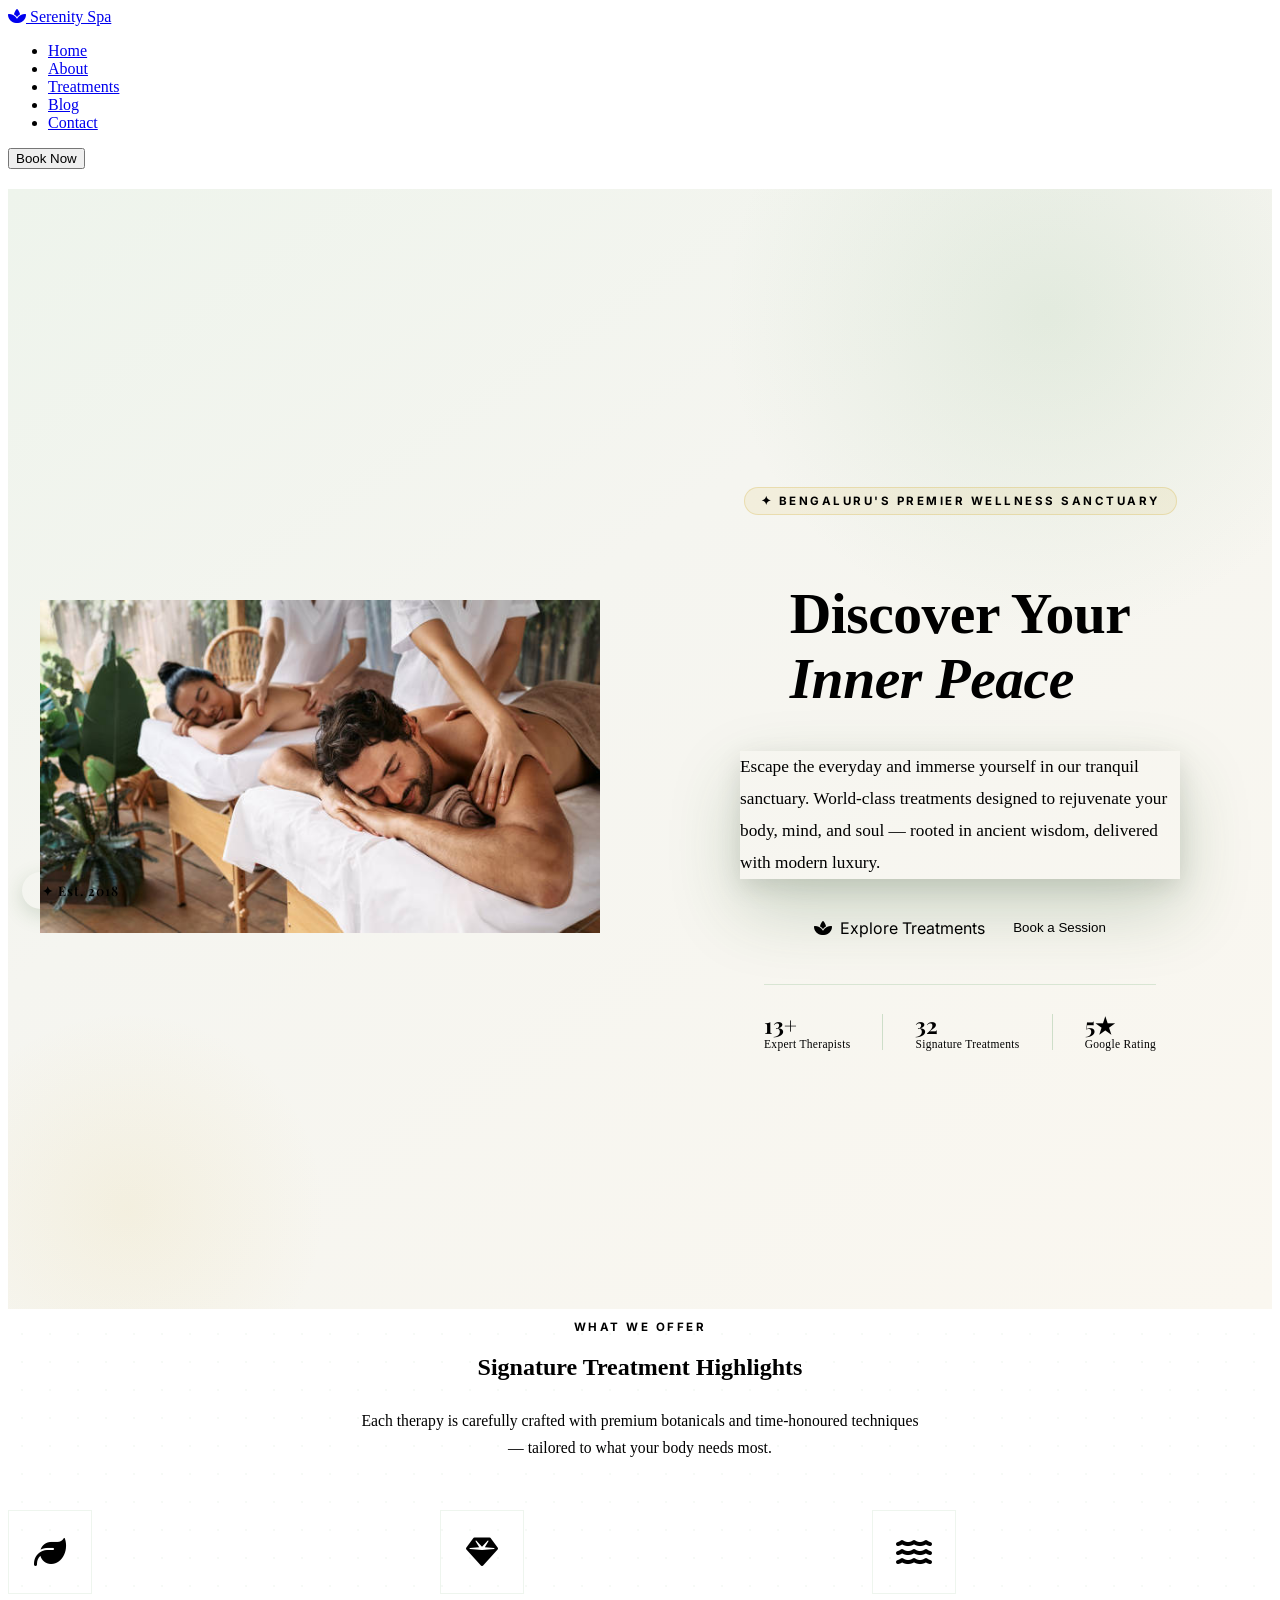
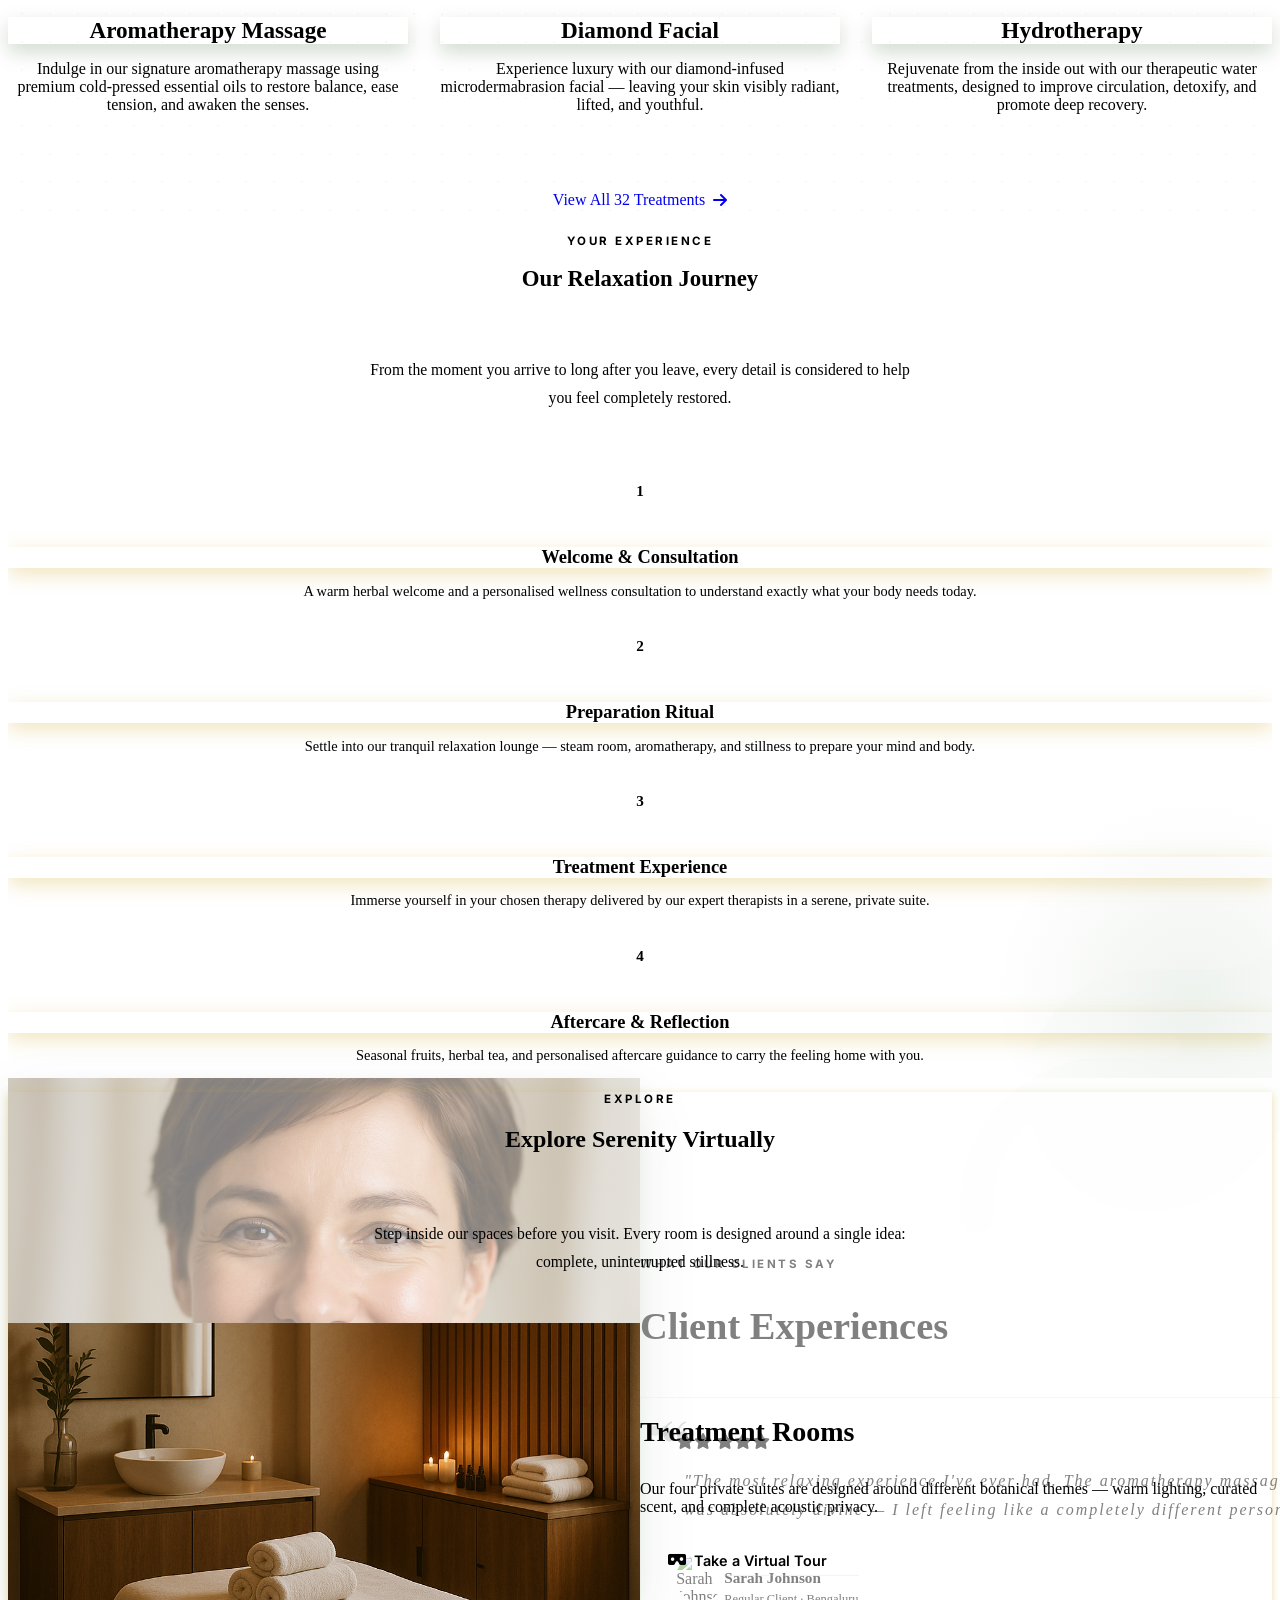
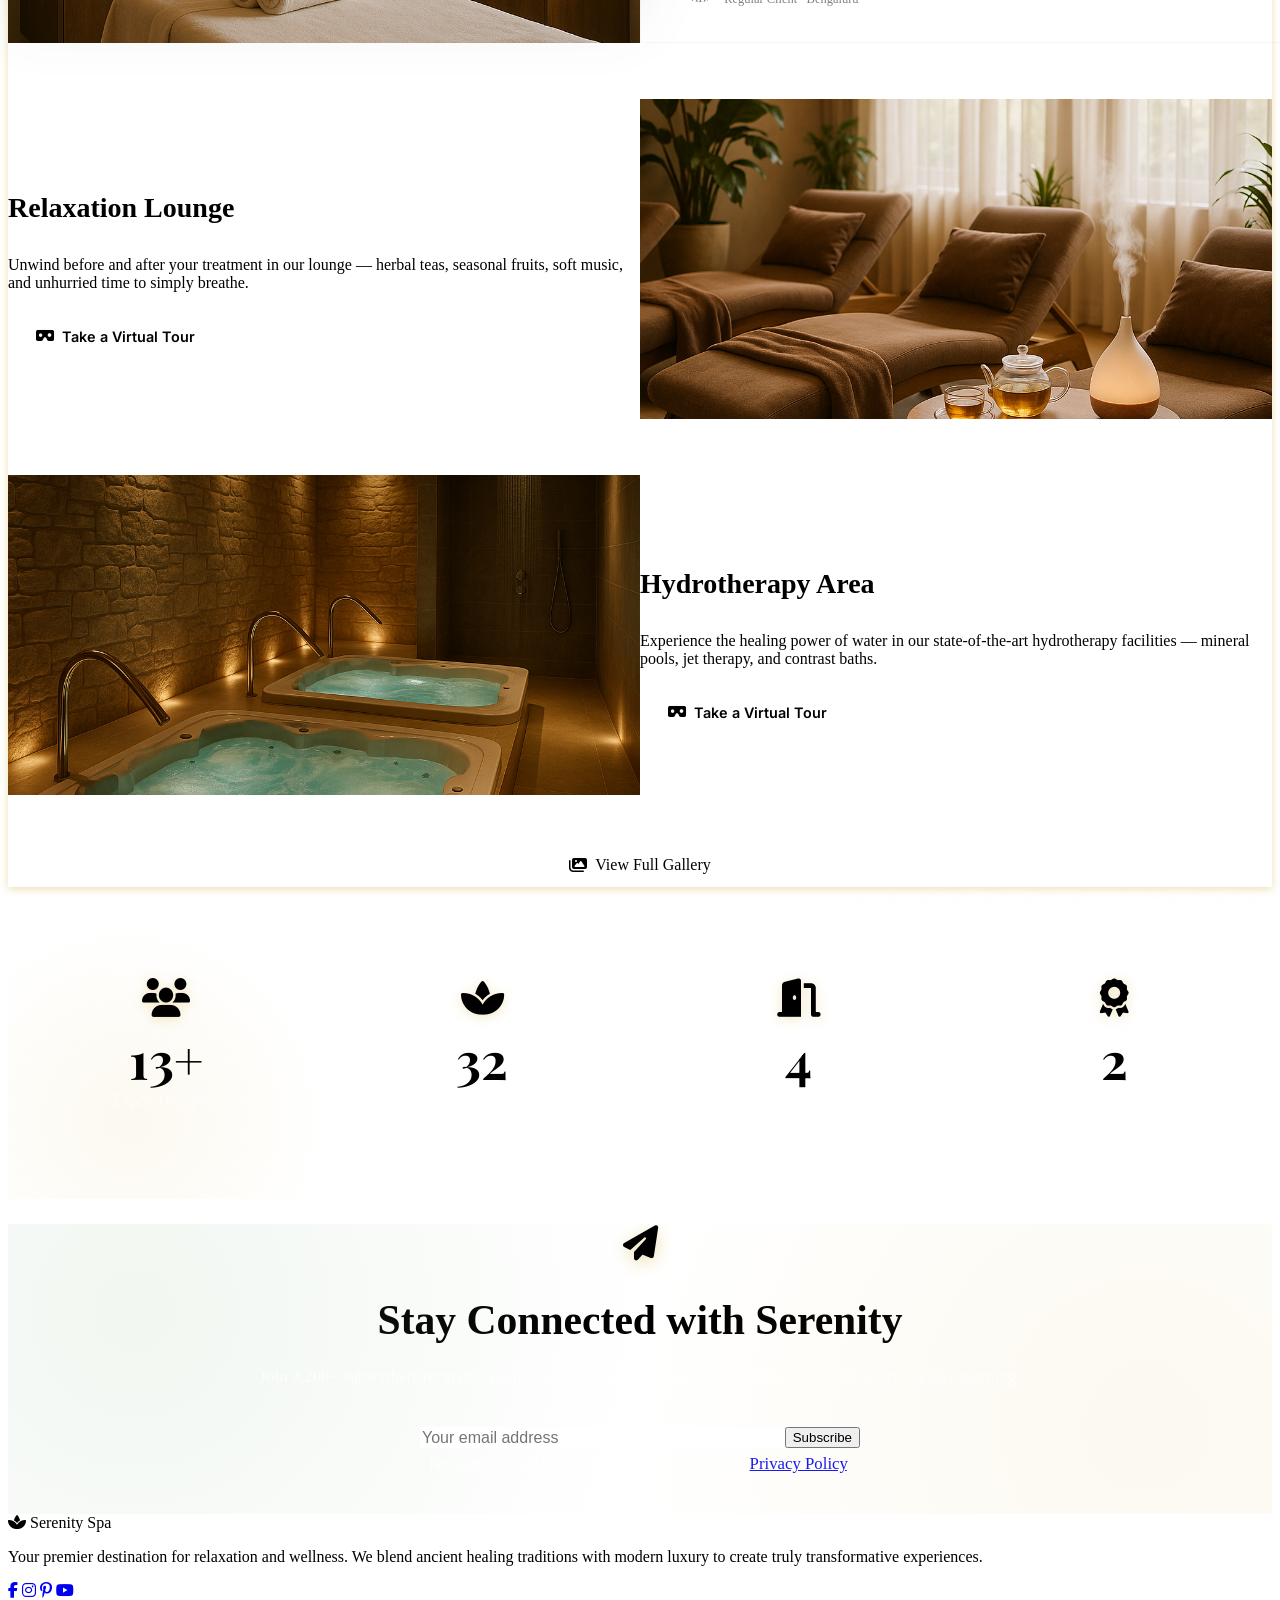
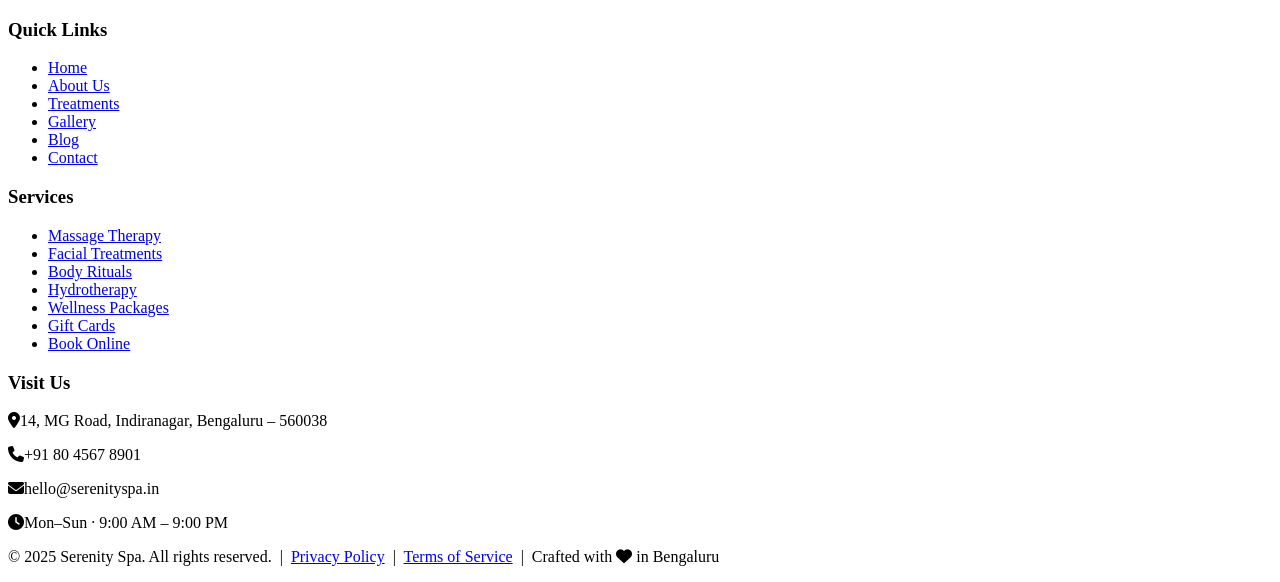
==== commit 569c15b9: "Merge branch 'main' of https://github.com/azizshahid/Spa-Wellness-Center" ====
--- a/Index.html
+++ b/Index.html
@@ -3,77 +3,122 @@
   <head>
     <meta charset="UTF-8" />
     <meta name="viewport" content="width=device-width, initial-scale=1.0" />
-    <title>Serenity Spa - Ultimate Relaxation Experience</title>
+    <title>Serenity Spa — Bengaluru's Premier Wellness Sanctuary</title>
+
+    <!-- Fonts -->
+    <link rel="preconnect" href="https://fonts.googleapis.com" />
+    <link rel="preconnect" href="https://fonts.gstatic.com" crossorigin />
+    <link href="https://fonts.googleapis.com/css2?family=Playfair+Display:ital,wght@0,400;0,600;0,700;1,400&family=Inter:wght@300;400;500;600;700&display=swap" rel="stylesheet" />
+
+    <!-- Icons -->
+    <link href="https://cdnjs.cloudflare.com/ajax/libs/font-awesome/6.5.0/css/all.min.css" rel="stylesheet" />
+
+    <!-- AOS -->
+    <link href="https://cdnjs.cloudflare.com/ajax/libs/aos/2.3.4/aos.css" rel="stylesheet" />
+
+    <!-- Stylesheets -->
     <link rel="stylesheet" href="./CSS/styles.css" />
-    <link href="https://unpkg.com/aos@2.3.1/dist/aos.css" rel="stylesheet" />
-    <link
-      href="https://cdnjs.cloudflare.com/ajax/libs/font-awesome/6.0.0/css/all.min.css"
-      rel="stylesheet"
-    />
-    <link
-      href="https://cdn.jsdelivr.net/npm/aos@2.3.4/dist/aos.css"
-      rel="stylesheet"
-    />
-    <link
-      href="https://fonts.googleapis.com/css2?family=Playfair+Display:wght@400;500;600;700&family=Inter:wght@300;400;500;600&display=swap"
-      rel="stylesheet"
-    />
+    <link rel="stylesheet" href="./CSS/serenity-spa-styles-additions.css" />
   </head>
+
   <body>
-    <!-- Navigation Bar -->
+
+    <!-- ═══════════════════════════════
+         NAVBAR
+    ═══════════════════════════════════ -->
     <nav class="navbar" id="navbar">
       <div class="nav-container">
-        <div class="nav-logo">
+        <a href="index.html" class="nav-logo">
           <i class="fas fa-spa"></i>
           <span>Serenity Spa</span>
-        </div>
+        </a>
+
         <ul class="nav-menu" id="nav-menu">
-          <li><a href="#home" class="nav-link">Home</a></li>
-          <li><a href="#about" class="nav-link">About</a></li>
-          <li><a href="#treatments" class="nav-link">Treatments</a></li>
-          <li><a href="#blog" class="nav-link">Blog</a></li>
+          <li><a href="#home"       class="nav-link">Home</a></li>
+          <li><a href="#about"      class="nav-link">About</a></li>
+          <li><a href="treatments.html" class="nav-link">Treatments</a></li>
+          <li><a href="blog.html"   class="nav-link">Blog</a></li>
           <li><a href="#contact" class="nav-link">Contact</a></li>
         </ul>
-        <button class="book-now-btn">Book Now</button>
+
+        <button class="book-now-btn" onclick="window.location='booking.html'">Book Now</button>
+
         <div class="hamburger" id="hamburger">
-          <span></span>
-          <span></span>
-          <span></span>
+          <span></span><span></span><span></span>
         </div>
       </div>
     </nav>
 
-    <!-- Hero Section -->
+
+    <!-- ═══════════════════════════════
+         HERO
+    ═══════════════════════════════════ -->
     <section class="hero" id="home">
       <div class="hero-background"></div>
       <div class="hero-container">
-        <!-- <div class="hero-image" data-aos="fade-right" data-aos-duration="1000">
+
+        <!-- Image -->
+        <div class="hero-image" data-aos="fade-right" data-aos-duration="1000">
           <img
             src="./assets/images/hero-image/Spa hero Image.jpg"
             alt="Serene Spa Experience"
           />
-        </div> -->
-        <div
-          class="hero-content"
-          data-aos="fade-left"
-          data-aos-duration="1000"
-          data-aos-delay="200"
-        >
-          <h1>Discover Your Inner Peace</h1>
+        </div>
+
+        <!-- Content -->
+        <div class="hero-content" data-aos="fade-left" data-aos-duration="1000" data-aos-delay="150">
+          <h1>Discover Your<br /><em>Inner Peace</em></h1>
           <p>
-            Escape the everyday stress and immerse yourself in our tranquil
-            sanctuary. Experience world-class treatments designed to rejuvenate
-            your body, mind, and soul.
+            Escape the everyday and immerse yourself in our tranquil sanctuary.
+            World-class treatments designed to rejuvenate your body, mind, and soul —
+            rooted in ancient wisdom, delivered with modern luxury.
           </p>
-          <button class="cta-btn">Explore Treatments</button>
-        </div>
+
+          <div class="hero-btns">
+            <button class="cta-btn" onclick="window.location='treatments.html'">
+              <i class="fas fa-spa" style="margin-right:8px;"></i>Explore Treatments
+            </button>
+            <button class="book-now-btn" onclick="window.location='booking.html'" style="background:transparent; color:var(--primary-color); border:2px solid var(--primary-color);">
+              Book a Session
+            </button>
+          </div>
+
+          <!-- Trust strip -->
+          <div class="hero-trust">
+            <div class="hero-trust-item">
+              <strong>13+</strong>
+              <span>Expert Therapists</span>
+            </div>
+            <div class="hero-trust-sep"></div>
+            <div class="hero-trust-item">
+              <strong>32</strong>
+              <span>Signature Treatments</span>
+            </div>
+            <div class="hero-trust-sep"></div>
+            <div class="hero-trust-item">
+              <strong>5★</strong>
+              <span>Google Rating</span>
+            </div>
+          </div>
+        </div>
+
       </div>
     </section>
 
-    <!-- Signature Treatments -->
+
+    <!-- ═══════════════════════════════
+         SIGNATURE TREATMENTS
+    ═══════════════════════════════════ -->
     <section class="treatments" id="treatments">
       <div class="container">
-        <h2 data-aos="fade-up">Signature Treatment Highlights</h2>
+
+        <p class="section-eyebrow" data-aos="fade-up">What We Offer</p>
+        <h2 data-aos="fade-up" data-aos-delay="60">Signature Treatment Highlights</h2>
+        <p class="section-subtext" data-aos="fade-up" data-aos-delay="100">
+          Each therapy is carefully crafted with premium botanicals and time-honoured
+          techniques — tailored to what your body needs most.
+        </p>
+
         <div class="treatments-grid">
           <div class="treatment-card" data-aos="fade-up" data-aos-delay="100">
             <div class="treatment-icon">
@@ -81,337 +126,584 @@
             </div>
             <h3>Aromatherapy Massage</h3>
             <p>
-              Indulge in our signature aromatherapy massage using premium
-              essential oils to restore balance and harmony.
+              Indulge in our signature aromatherapy massage using premium cold-pressed
+              essential oils to restore balance, ease tension, and awaken the senses.
             </p>
           </div>
+
           <div class="treatment-card" data-aos="fade-up" data-aos-delay="200">
             <div class="treatment-icon">
               <i class="fas fa-gem"></i>
             </div>
             <h3>Diamond Facial</h3>
             <p>
-              Experience luxury with our diamond-infused facial treatment that
-              leaves your skin radiant and youthful.
+              Experience luxury with our diamond-infused microdermabrasion facial —
+              leaving your skin visibly radiant, lifted, and youthful.
             </p>
           </div>
+
           <div class="treatment-card" data-aos="fade-up" data-aos-delay="300">
             <div class="treatment-icon">
               <i class="fas fa-water"></i>
             </div>
             <h3>Hydrotherapy</h3>
             <p>
-              Rejuvenate your body with our therapeutic water treatments
-              designed to improve circulation and wellness.
+              Rejuvenate from the inside out with our therapeutic water treatments,
+              designed to improve circulation, detoxify, and promote deep recovery.
             </p>
           </div>
         </div>
+
+        <!-- CTA below grid -->
+        <div style="text-align:center; margin-top:3rem;" data-aos="fade-up">
+          <a href="treatments.html" class="book-now-btn" style="text-decoration:none; display:inline-flex; align-items:center; gap:8px; padding:13px 30px;">
+            View All 32 Treatments <i class="fas fa-arrow-right"></i>
+          </a>
+        </div>
+
       </div>
     </section>
 
-    <!-- Relaxation Journey -->
+
+    <!-- ═══════════════════════════════
+         RELAXATION JOURNEY
+    ═══════════════════════════════════ -->
     <section class="journey" id="about">
       <div class="container">
-        <h2 data-aos="fade-up">Our Relaxation Journey</h2>
+
+        <p class="section-eyebrow" data-aos="fade-up">Your Experience</p>
+        <h2 data-aos="fade-up" data-aos-delay="60">Our Relaxation Journey</h2>
+        <p class="section-subtext" data-aos="fade-up" data-aos-delay="100">
+          From the moment you arrive to long after you leave, every detail is
+          considered to help you feel completely restored.
+        </p>
+
         <div class="journey-steps">
+          <div class="step-connector"></div>
+
           <div class="step" data-aos="fade-up" data-aos-delay="100">
             <div class="step-number">1</div>
-            <h3>Welcome & Consultation</h3>
-            <p>
-              Begin with a personalized consultation to understand your wellness
-              goals
-            </p>
-          </div>
-          <div class="step-connector"></div>
+            <h3>Welcome &amp; Consultation</h3>
+            <p>A warm herbal welcome and a personalised wellness consultation to understand exactly what your body needs today.</p>
+          </div>
+
           <div class="step" data-aos="fade-up" data-aos-delay="200">
             <div class="step-number">2</div>
             <h3>Preparation Ritual</h3>
-            <p>
-              Enjoy our signature preparation ritual in our tranquil relaxation
-              lounge
-            </p>
-          </div>
-          <div class="step-connector"></div>
+            <p>Settle into our tranquil relaxation lounge — steam room, aromatherapy, and stillness to prepare your mind and body.</p>
+          </div>
+
           <div class="step" data-aos="fade-up" data-aos-delay="300">
             <div class="step-number">3</div>
             <h3>Treatment Experience</h3>
-            <p>
-              Immerse yourself in your chosen treatment with our expert
-              therapists
-            </p>
-          </div>
-          <div class="step-connector"></div>
+            <p>Immerse yourself in your chosen therapy delivered by our expert therapists in a serene, private suite.</p>
+          </div>
+
           <div class="step" data-aos="fade-up" data-aos-delay="400">
             <div class="step-number">4</div>
-            <h3>Aftercare & Reflection</h3>
-            <p>
-              Complete your journey with personalized aftercare recommendations
-            </p>
-          </div>
-        </div>
+            <h3>Aftercare &amp; Reflection</h3>
+            <p>Seasonal fruits, herbal tea, and personalised aftercare guidance to carry the feeling home with you.</p>
+          </div>
+        </div>
+
       </div>
     </section>
 
-    <!-- Testimonials -->
-    <section class="testimonials" data-aos="fade-up">
+
+    <!-- ═══════════════════════════════
+         TESTIMONIALS
+    ═══════════════════════════════════ -->
+    <section class="testimonials">
       <div class="container">
         <div class="testimonials-content">
+
+          <!-- Image -->
           <div class="testimonials-image" data-aos="fade-right">
-            <img
-              src="./assets/images/Testimonials/Emma.png"
-              alt="Happy Client"
-            />
-          </div>
+            <img src="./assets/images/Testimonials/Emma.png" alt="Happy Client" />
+          </div>
+
+          <!-- Cards -->
           <div class="testimonials-cards" data-aos="fade-left">
+            <p class="section-eyebrow" style="text-align:left;">What Our Clients Say</p>
             <h2>Client Experiences</h2>
-            <div class="testimonial-carousel">
+
+            <div class="testimonial-carousel" id="testimonial-carousel">
+
               <div class="testimonial-card active">
                 <div class="stars">
-                  <i class="fas fa-star"></i><i class="fas fa-star"></i
-                  ><i class="fas fa-star"></i> <i class="fas fa-star"></i
-                  ><i class="fas fa-star"></i>
+                  <i class="fas fa-star"></i><i class="fas fa-star"></i>
+                  <i class="fas fa-star"></i><i class="fas fa-star"></i><i class="fas fa-star"></i>
                 </div>
-                <p>
-                  "The most relaxing experience I've ever had. The aromatherapy
-                  massage was absolutely divine!"
-                </p>
+                <p>"The most relaxing experience I've ever had. The aromatherapy massage was absolutely divine — I left feeling like a completely different person."</p>
                 <div class="client-info">
-                  <img
-                    src="/placeholder.svg?height=50&width=50&text=SJ"
-                    alt="Sarah Johnson"
-                  />
+                  <img src="https://i.pravatar.cc/100?img=47" alt="Sarah Johnson" />
                   <div>
                     <h4>Sarah Johnson</h4>
-                    <span>Regular Client</span>
+                    <span>Regular Client · Bengaluru</span>
                   </div>
                 </div>
               </div>
-              <div class="testimonial-card" data-aos="fade-in">
+
+              <div class="testimonial-card">
                 <div class="stars">
-                  <i class="fas fa-star"></i><i class="fas fa-star"></i
-                  ><i class="fas fa-star"></i> <i class="fas fa-star"></i
-                  ><i class="fas fa-star"></i>
+                  <i class="fas fa-star"></i><i class="fas fa-star"></i>
+                  <i class="fas fa-star"></i><i class="fas fa-star"></i><i class="fas fa-star"></i>
                 </div>
-                <p>
-                  "Professional staff, luxurious facilities, and treatments that
-                  truly transform. Highly recommended!"
-                </p>
+                <p>"Professional staff, luxurious facilities, and treatments that truly transform. The Himalayan Harmony Ritual changed how I think about self-care."</p>
                 <div class="client-info">
-                  <img
-                    src="/placeholder.svg?height=50&width=50&text=MC"
-                    alt="Michael Chen"
-                  />
+                  <img src="https://i.pravatar.cc/100?img=12" alt="Michael Chen" />
                   <div>
                     <h4>Michael Chen</h4>
-                    <span>VIP Member</span>
+                    <span>VIP Member · Indiranagar</span>
                   </div>
                 </div>
               </div>
-              <div class="testimonial-card" data-aos="fade-in">
+
+              <div class="testimonial-card">
                 <div class="stars">
-                  <i class="fas fa-star"></i><i class="fas fa-star"></i
-                  ><i class="fas fa-star"></i> <i class="fas fa-star"></i
-                  ><i class="fas fa-star"></i>
+                  <i class="fas fa-star"></i><i class="fas fa-star"></i>
+                  <i class="fas fa-star"></i><i class="fas fa-star"></i><i class="fas fa-star"></i>
                 </div>
-                <p>
-                  "A sanctuary of peace in the city. Every visit leaves me
-                  feeling renewed and refreshed."
-                </p>
+                <p>"A true sanctuary of peace in the city. Every single visit leaves me feeling renewed, refreshed, and genuinely restored. I can't recommend it enough."</p>
                 <div class="client-info">
-                  <img
-                    src="/placeholder.svg?height=50&width=50&text=ED"
-                    alt="Emma Davis"
-                  />
+                  <img src="https://i.pravatar.cc/100?img=56" alt="Emma Davis" />
                   <div>
                     <h4>Emma Davis</h4>
-                    <span>Wellness Enthusiast</span>
+                    <span>Wellness Enthusiast · Whitefield</span>
                   </div>
                 </div>
               </div>
-            </div>
-            <div class="testimonial-nav">
+
+            </div><!-- /testimonial-carousel -->
+
+            <div class="testimonial-nav" id="testimonial-nav">
               <button class="nav-dot active" data-slide="0"></button>
-              <button class="nav-dot" data-slide="1"></button>
-              <button class="nav-dot" data-slide="2"></button>
-            </div>
+              <button class="nav-dot"        data-slide="1"></button>
+              <button class="nav-dot"        data-slide="2"></button>
+            </div>
+
           </div>
         </div>
       </div>
     </section>
 
-    <!-- Virtual Gallery -->
+
+    <!-- ═══════════════════════════════
+         VIRTUAL GALLERY
+    ═══════════════════════════════════ -->
     <section class="gallery">
       <div class="container">
-        <h2 data-aos="fade-up">Explore Spa Virtually</h2>
+
+        <p class="section-eyebrow" data-aos="fade-up">Explore</p>
+        <h2 data-aos="fade-up" data-aos-delay="60">Explore Serenity Virtually</h2>
+        <p class="section-subtext" data-aos="fade-up" data-aos-delay="100">
+          Step inside our spaces before you visit. Every room is designed around a
+          single idea: complete, uninterrupted stillness.
+        </p>
+
         <div class="gallery-grid">
+
           <div class="gallery-item" data-aos="fade-up" data-aos-delay="100">
-            <img
-              src="./assets/images/virtual-tour/treatement-rooms.png"
-              alt="Treatment Room"
-            />
+            <img src="./assets/images/virtual-tour/treatement-rooms.png" alt="Treatment Room" />
             <div class="gallery-content">
               <h3>Treatment Rooms</h3>
               <p>
-                Step into our serene treatment rooms designed for ultimate
-                relaxation and privacy.
+                Our four private suites are designed around different botanical themes —
+                warm lighting, curated scent, and complete acoustic privacy.
               </p>
-              <button class="tour-btn">Take a Virtual Tour</button>
-            </div>
-          </div>
-          <div
-            class="gallery-item reverse"
-            data-aos="fade-up"
-            data-aos-delay="200"
-          >
-            <img
-              src="./assets/images/virtual-tour/relaxation-room.png"
-              alt="Relaxation Lounge"
-            />
+              <button class="tour-btn" onclick="alert('Virtual tour of Treatment Rooms would launch here.')">
+                <i class="fas fa-vr-cardboard"></i> Take a Virtual Tour
+              </button>
+            </div>
+          </div>
+
+          <div class="gallery-item reverse" data-aos="fade-up" data-aos-delay="200">
+            <img src="./assets/images/virtual-tour/relaxation-room.png" alt="Relaxation Lounge" />
             <div class="gallery-content">
               <h3>Relaxation Lounge</h3>
               <p>
-                Unwind in our peaceful lounge area before and after your
-                treatments.
+                Unwind before and after your treatment in our lounge — herbal teas,
+                seasonal fruits, soft music, and unhurried time to simply breathe.
               </p>
-              <button class="tour-btn">Take a Virtual Tour</button>
-            </div>
-          </div>
+              <button class="tour-btn" onclick="alert('Virtual tour of Relaxation Lounge would launch here.')">
+                <i class="fas fa-vr-cardboard"></i> Take a Virtual Tour
+              </button>
+            </div>
+          </div>
+
           <div class="gallery-item" data-aos="fade-up" data-aos-delay="300">
-            <img
-              src="./assets/images/virtual-tour/hydrotherapy-area.png"
-              alt="Hydrotherapy Area"
-            />
+            <img src="./assets/images/virtual-tour/hydrotherapy-area.png" alt="Hydrotherapy Area" />
             <div class="gallery-content">
               <h3>Hydrotherapy Area</h3>
               <p>
                 Experience the healing power of water in our state-of-the-art
-                hydrotherapy facilities.
+                hydrotherapy facilities — mineral pools, jet therapy, and contrast baths.
               </p>
-              <button class="tour-btn">Take a Virtual Tour</button>
-            </div>
-          </div>
-        </div>
+              <button class="tour-btn" onclick="alert('Virtual tour of Hydrotherapy Area would launch here.')">
+                <i class="fas fa-vr-cardboard"></i> Take a Virtual Tour
+              </button>
+            </div>
+          </div>
+
+        </div>
+
+        <!-- Link to full gallery -->
+        <div style="text-align:center; margin-top:3rem;" data-aos="fade-up">
+          <a href="gallery.html" class="book-now-btn" style="text-decoration:none; display:inline-flex; align-items:center; gap:8px; padding:13px 30px; background:transparent; color:var(--primary-color); border:2px solid var(--primary-color);">
+            <i class="fas fa-images"></i> View Full Gallery
+          </a>
+        </div>
+
       </div>
     </section>
 
-    <!-- Statistics -->
+
+    <!-- ═══════════════════════════════
+         STATISTICS
+    ═══════════════════════════════════ -->
     <section class="stats">
       <div class="container">
         <div class="stats-grid">
+
           <div class="stat-item" data-aos="fade-up" data-aos-delay="100">
-            <div class="stat-icon">
-              <i class="fas fa-users"></i>
-            </div>
-            <div class="stat-number">13+</div>
+            <div class="stat-icon"><i class="fas fa-users"></i></div>
+            <div class="stat-number" data-target="13">13+</div>
             <div class="stat-label">Expert Therapists</div>
           </div>
+
           <div class="stat-item" data-aos="fade-up" data-aos-delay="200">
-            <div class="stat-icon">
-              <i class="fas fa-spa"></i>
-            </div>
-            <div class="stat-number">32</div>
+            <div class="stat-icon"><i class="fas fa-spa"></i></div>
+            <div class="stat-number" data-target="32">32</div>
             <div class="stat-label">Signature Services</div>
           </div>
+
           <div class="stat-item" data-aos="fade-up" data-aos-delay="300">
-            <div class="stat-icon">
-              <i class="fas fa-door-open"></i>
-            </div>
-            <div class="stat-number">4</div>
+            <div class="stat-icon"><i class="fas fa-door-open"></i></div>
+            <div class="stat-number" data-target="4">4</div>
             <div class="stat-label">Luxury Treatment Rooms</div>
           </div>
+
           <div class="stat-item" data-aos="fade-up" data-aos-delay="400">
-            <div class="stat-icon">
-              <i class="fas fa-award"></i>
-            </div>
-            <div class="stat-number">2</div>
+            <div class="stat-icon"><i class="fas fa-award"></i></div>
+            <div class="stat-number" data-target="2">2</div>
             <div class="stat-label">Industry Awards</div>
           </div>
+
         </div>
       </div>
     </section>
 
-    <!-- Newsletter -->
+
+    <!-- ═══════════════════════════════
+         NEWSLETTER
+    ═══════════════════════════════════ -->
     <section class="newsletter">
       <div class="container">
         <div class="newsletter-content" data-aos="fade-up">
           <h2>Stay Connected with Serenity</h2>
           <p>
-            Subscribe to receive exclusive offers, wellness tips, and updates
-            about our latest treatments.
+            Join 3,200+ subscribers receiving exclusive offers, seasonal rituals,
+            and wellness wisdom every Sunday morning.
           </p>
           <form class="newsletter-form" id="newsletter-form">
-            <input
-              type="email"
-              placeholder="Enter your email address"
-              required
-            />
+            <input type="email" placeholder="Your email address" required />
             <button type="submit">Subscribe</button>
           </form>
+          <p class="newsletter-privacy">
+            No spam, ever. Unsubscribe anytime. Read our
+            <a href="privacy-policy.html">Privacy Policy</a>.
+          </p>
         </div>
       </div>
     </section>
 
-    <!-- Footer -->
+
+    <!-- ═══════════════════════════════
+         FOOTER
+    ═══════════════════════════════════ -->
     <footer class="footer" id="contact">
       <div class="container">
         <div class="footer-content">
+
+          <!-- Brand -->
           <div class="footer-section">
-            <h3>About Serenity Spa</h3>
-            <p>
-              Your premier destination for relaxation and wellness. We combine
-              ancient healing traditions with modern luxury to create
-              transformative experiences.
-            </p>
+            <div class="footer-logo"><i class="fas fa-spa"></i> Serenity Spa</div>
+            <p>Your premier destination for relaxation and wellness. We blend ancient healing traditions with modern luxury to create truly transformative experiences.</p>
             <div class="social-icons">
-              <a href="#"><i class="fab fa-facebook"></i></a>
-              <a href="#"><i class="fab fa-instagram"></i></a>
-              <a href="#"><i class="fab fa-twitter"></i></a>
-              <a href="#"><i class="fab fa-youtube"></i></a>
-            </div>
-          </div>
+              <a href="#" aria-label="Facebook"><i class="fab fa-facebook-f"></i></a>
+              <a href="#" aria-label="Instagram"><i class="fab fa-instagram"></i></a>
+              <a href="#" aria-label="Pinterest"><i class="fab fa-pinterest-p"></i></a>
+              <a href="#" aria-label="YouTube"><i class="fab fa-youtube"></i></a>
+            </div>
+          </div>
+
+          <!-- Quick Links -->
           <div class="footer-section">
             <h3>Quick Links</h3>
             <ul>
-              <li><a href="#home">Home</a></li>
-              <li><a href="#about">About Us</a></li>
-              <li><a href="#treatments">Treatments</a></li>
-              <li><a href="#blog">Blog</a></li>
-              <li><a href="#contact">Contact</a></li>
+              <li><a href="index.html">Home</a></li>
+              <li><a href="about.html">About Us</a></li>
+              <li><a href="treatments.html">Treatments</a></li>
+              <li><a href="gallery.html">Gallery</a></li>
+              <li><a href="blog.html">Blog</a></li>
+              <li><a href="contact.html">Contact</a></li>
             </ul>
           </div>
+
+          <!-- Services -->
           <div class="footer-section">
             <h3>Services</h3>
             <ul>
-              <li><a href="#">Massage Therapy</a></li>
-              <li><a href="#">Facial Treatments</a></li>
-              <li><a href="#">Body Treatments</a></li>
-              <li><a href="#">Hydrotherapy</a></li>
-              <li><a href="#">Wellness Packages</a></li>
+              <li><a href="treatments.html">Massage Therapy</a></li>
+              <li><a href="treatments.html">Facial Treatments</a></li>
+              <li><a href="treatments.html">Body Rituals</a></li>
+              <li><a href="treatments.html">Hydrotherapy</a></li>
+              <li><a href="treatments.html">Wellness Packages</a></li>
+              <li><a href="gift-cards.html">Gift Cards</a></li>
+              <li><a href="booking.html">Book Online</a></li>
             </ul>
           </div>
+
+          <!-- Contact -->
           <div class="footer-section">
-            <h3>Contact Info</h3>
+            <h3>Visit Us</h3>
             <div class="contact-info">
-              <p>
-                <i class="fas fa-map-marker-alt"></i> 123 Wellness Street,
-                Serenity City, SC 12345
-              </p>
-              <p><i class="fas fa-phone"></i> (555) 123-4567</p>
-              <p><i class="fas fa-envelope"></i> info@serenityspa.com</p>
-              <p><i class="fas fa-clock"></i> Mon-Sun: 9:00 AM - 9:00 PM</p>
-            </div>
-          </div>
-        </div>
+              <p><i class="fas fa-map-marker-alt"></i>14, MG Road, Indiranagar, Bengaluru – 560038</p>
+              <p><i class="fas fa-phone"></i>+91 80 4567 8901</p>
+              <p><i class="fas fa-envelope"></i>hello@serenityspa.in</p>
+              <p><i class="fas fa-clock"></i>Mon–Sun · 9:00 AM – 9:00 PM</p>
+            </div>
+          </div>
+
+        </div>
+
         <div class="footer-bottom">
           <p>
-            &copy; 2024 Serenity Spa. All rights reserved. | Privacy Policy |
-            Terms of Service
+            &copy; 2025 Serenity Spa. All rights reserved. &nbsp;|&nbsp;
+            <a href="privacy-policy.html">Privacy Policy</a> &nbsp;|&nbsp;
+            <a href="terms.html">Terms of Service</a> &nbsp;|&nbsp;
+            Crafted with <i class="fas fa-heart" style="color:var(--accent-color);"></i> in Bengaluru
           </p>
         </div>
       </div>
     </footer>
 
-    <script src="https://cdn.jsdelivr.net/npm/aos@2.3.4/dist/aos.js"></script>
-    <script src="./JS/Index.js"></script>
+
+    <!-- ═══════════════════════════════
+         SCRIPTS
+    ═══════════════════════════════════ -->
+    <script src="https://cdnjs.cloudflare.com/ajax/libs/aos/2.3.4/aos.js"></script>
+    <script>
+      /* ── AOS init ── */
+      AOS.init({ duration: 950, once: true, offset: 90, easing: "ease-out-cubic" });
+
+      /* ── Page load fade-in ── */
+      window.addEventListener("load", () => document.body.classList.add("loaded"));
+
+      /* ── Navbar scroll effect ── */
+      const navbar = document.getElementById("navbar");
+      window.addEventListener("scroll", () => {
+        navbar.classList.toggle("scrolled", window.scrollY > 60);
+      });
+
+      /* ── Hamburger ── */
+      const hamburger = document.getElementById("hamburger");
+      const navMenu   = document.getElementById("nav-menu");
+
+      hamburger.addEventListener("click", () => {
+        navMenu.classList.toggle("active");
+        hamburger.classList.toggle("active");
+      });
+
+      // close on link click
+      document.querySelectorAll(".nav-link").forEach(link => {
+        link.addEventListener("click", () => {
+          navMenu.classList.remove("active");
+          hamburger.classList.remove("active");
+        });
+      });
+
+      // close on outside click
+      document.addEventListener("click", e => {
+        if (!navbar.contains(e.target)) {
+          navMenu.classList.remove("active");
+          hamburger.classList.remove("active");
+        }
+      });
+
+      /* ── Smooth scrolling for anchor links ── */
+      document.querySelectorAll('a[href^="#"]').forEach(anchor => {
+        anchor.addEventListener("click", function(e) {
+          const target = document.querySelector(this.getAttribute("href"));
+          if (target) {
+            e.preventDefault();
+            target.scrollIntoView({ behavior: "smooth", block: "start" });
+          }
+        });
+      });
+
+      /* ── Testimonial carousel ── */
+      (function() {
+        const slides   = document.querySelectorAll(".testimonial-card");
+        const dots     = document.querySelectorAll(".nav-dot");
+        let current    = 0;
+        let autoTimer  = null;
+
+        function showSlide(idx) {
+          slides.forEach(s => s.classList.remove("active"));
+          dots.forEach(d => d.classList.remove("active"));
+          slides[idx].classList.add("active");
+          dots[idx].classList.add("active");
+          current = idx;
+        }
+
+        function next() {
+          showSlide((current + 1) % slides.length);
+        }
+
+        function startAuto() { autoTimer = setInterval(next, 5000); }
+        function stopAuto()  { clearInterval(autoTimer); }
+
+        dots.forEach((dot, i) => {
+          dot.addEventListener("click", () => { showSlide(i); stopAuto(); startAuto(); });
+        });
+
+        const carousel = document.getElementById("testimonial-carousel");
+        if (carousel) {
+          carousel.addEventListener("mouseenter", stopAuto);
+          carousel.addEventListener("mouseleave", startAuto);
+        }
+
+        startAuto();
+      })();
+
+      /* ── Counter animation (stats section) ── */
+      function animateCounter(el) {
+        const raw     = el.textContent.replace(/[^0-9]/g, "");
+        const target  = parseInt(raw, 10);
+        const hasPlus = el.dataset.target && parseInt(el.dataset.target) !== target
+                        || el.textContent.includes("+");
+        const duration = 1600;
+        const step     = 16;
+        const steps    = duration / step;
+        const increment = target / steps;
+        let val = 0;
+
+        const timer = setInterval(() => {
+          val += increment;
+          if (val >= target) {
+            el.textContent = target + (hasPlus ? "+" : "");
+            clearInterval(timer);
+          } else {
+            el.textContent = Math.ceil(val) + (hasPlus ? "+" : "");
+          }
+        }, step);
+      }
+
+      const statsSection = document.querySelector(".stats");
+      if (statsSection) {
+        const observer = new IntersectionObserver(entries => {
+          if (entries[0].isIntersecting) {
+            document.querySelectorAll(".stat-number").forEach(animateCounter);
+            observer.disconnect();
+          }
+        }, { threshold: 0.4 });
+        observer.observe(statsSection);
+      }
+
+      /* ── Newsletter submission ── */
+      document.getElementById("newsletter-form").addEventListener("submit", function(e) {
+        e.preventDefault();
+        const btn = this.querySelector("button");
+        const orig = btn.textContent;
+        btn.textContent = "Subscribing…";
+        btn.disabled = true;
+
+        setTimeout(() => {
+          btn.textContent = "✓ Subscribed!";
+          setTimeout(() => {
+            btn.textContent = orig;
+            btn.disabled = false;
+            this.reset();
+          }, 2500);
+        }, 1000);
+      });
+
+      /* ── Virtual tour buttons ── */
+      document.querySelectorAll(".tour-btn").forEach(btn => {
+        btn.addEventListener("click", function() {
+          const room = this.closest(".gallery-item")?.querySelector("h3")?.textContent || "this space";
+          alert(`A 360° virtual tour of "${room}" would launch here.`);
+        });
+      });
+
+      /* ── Parallax: hero image ── */
+      const heroImg = document.querySelector(".hero-image img");
+      if (heroImg) {
+        window.addEventListener("scroll", () => {
+          const rate = window.pageYOffset * -0.18;
+          heroImg.style.transform = `translateY(${rate}px)`;
+        }, { passive: true });
+      }
+
+      /* ── Treatment card hover lift (override JS added by old Index.js) ── */
+      document.querySelectorAll(".treatment-card").forEach(card => {
+        card.addEventListener("mouseenter", function() {
+          this.style.transform = "translateY(-12px)";
+        });
+        card.addEventListener("mouseleave", function() {
+          this.style.transform = "";
+        });
+      });
+
+      /* ── Button ripple effect ── */
+      document.querySelectorAll("button, .cta-btn, .book-now-btn, .tour-btn").forEach(btn => {
+        btn.addEventListener("click", function(e) {
+          const rect   = this.getBoundingClientRect();
+          const size   = Math.max(rect.width, rect.height);
+          const ripple = document.createElement("span");
+          ripple.style.cssText = [
+            `position:absolute`,
+            `width:${size}px`,
+            `height:${size}px`,
+            `left:${e.clientX - rect.left - size / 2}px`,
+            `top:${e.clientY - rect.top - size / 2}px`,
+            `background:rgba(255,255,255,0.28)`,
+            `border-radius:50%`,
+            `transform:scale(0)`,
+            `animation:ripple 0.65s linear`,
+            `pointer-events:none`
+          ].join(";");
+          this.style.position = "relative";
+          this.style.overflow = "hidden";
+          this.appendChild(ripple);
+          setTimeout(() => ripple.remove(), 700);
+        });
+      });
+
+      /* ── Reveal animation for cards on scroll ── */
+      const revealEls = document.querySelectorAll(".treatment-card, .gallery-item, .step");
+      const revealObs = new IntersectionObserver(entries => {
+        entries.forEach(entry => {
+          if (entry.isIntersecting) {
+            entry.target.style.opacity = "1";
+            entry.target.style.transform = entry.target.style.transform.replace("translateY(24px)", "") || "";
+            revealObs.unobserve(entry.target);
+          }
+        });
+      }, { threshold: 0.12 });
+
+      revealEls.forEach(el => {
+        if (!el.style.opacity) {
+          el.style.transition = "opacity 0.6s ease, transform 0.6s ease";
+        }
+        revealObs.observe(el);
+      });
+
+      /* ── Floating animation on treatment icons ── */
+      document.querySelectorAll(".treatment-icon").forEach((icon, i) => {
+        icon.style.animation = `float 3.5s ease-in-out infinite ${i * 0.6}s`;
+      });
+    </script>
   </body>
 </html>
--- a/CSS/styles.css
+++ b/CSS/styles.css
@@ -1,11 +1,22 @@
+<<<<<<< HEAD
 /* Reset and Base Styles */
 * {
+=======
+/* ═══════════════════════════════════════════════════════════════
+   SERENITY SPA — styles.css  (v2.0)
+   Complete rewrite: same class names, polished design language.
+   ═══════════════════════════════════════════════════════════════ */
+
+/* ── Reset & Base ── */
+*, *::before, *::after {
+>>>>>>> ba9af3d60df7d62f4978d3327c7dceb8b10670aa
   margin: 0;
   padding: 0;
   box-sizing: border-box;
 }
 
 :root {
+<<<<<<< HEAD
   --primary-color: #2d5a27;
   --secondary-color: #8fbc8f;
   --accent-color: #d4af37;
@@ -32,11 +43,45 @@
 h4,
 h5,
 h6 {
+=======
+  --primary-color:  #2d5a27;
+  --secondary-color:#8fbc8f;
+  --accent-color:   #d4af37;
+  --text-dark:      #2c3e50;
+  --text-light:     #7f8c8d;
+  --white:          #ffffff;
+  --light-bg:       #f8f9fa;
+  --light-bg-2:     #f0f4f0;          /* soft green-tinted alt */
+  --shadow:         0 10px 30px rgba(0,0,0,0.09);
+  --shadow-hover:   0 20px 50px rgba(0,0,0,0.14);
+  --shadow-card:    0 4px 20px rgba(45,90,39,0.08);
+  --border-radius:  12px;
+  --border-radius-lg: 20px;
+  --transition:     all 0.32s ease;
+  --section-pad:    110px;
+}
+
+html { scroll-behavior: smooth; }
+
+body {
+  font-family: "Inter", sans-serif;
+  line-height: 1.65;
+  color: var(--text-dark);
+  overflow-x: hidden;
+  opacity: 0;
+  transition: opacity 0.4s ease;
+}
+
+body.loaded { opacity: 1; }
+
+h1, h2, h3, h4, h5, h6 {
+>>>>>>> ba9af3d60df7d62f4978d3327c7dceb8b10670aa
   font-family: "Playfair Display", serif;
   font-weight: 600;
   line-height: 1.2;
 }
 
+<<<<<<< HEAD
 .container {
   max-width: 1200px;
   margin: 0 auto;
@@ -44,10 +89,31 @@
 }
 
 /* Navigation */
+=======
+img { display: block; max-width: 100%; }
+
+/* ── Custom scrollbar ── */
+::-webkit-scrollbar       { width: 7px; }
+::-webkit-scrollbar-track { background: var(--light-bg); }
+::-webkit-scrollbar-thumb { background: var(--secondary-color); border-radius: 4px; }
+::-webkit-scrollbar-thumb:hover { background: var(--primary-color); }
+
+/* ── Container ── */
+.container {
+  max-width: 1200px;
+  margin: 0 auto;
+  padding: 0 24px;
+}
+
+/* ══════════════════════════════════════
+   NAVBAR
+   ══════════════════════════════════════ */
+>>>>>>> ba9af3d60df7d62f4978d3327c7dceb8b10670aa
 .navbar {
   position: fixed;
   top: 0;
   width: 100%;
+<<<<<<< HEAD
   background: rgba(255, 255, 255, 0.95);
   backdrop-filter: blur(10px);
   z-index: 1000;
@@ -58,12 +124,32 @@
 .navbar.scrolled {
   background: rgba(255, 255, 255, 0.98);
   box-shadow: var(--shadow);
+=======
+  background: rgba(255,255,255,0.92);
+  backdrop-filter: blur(18px);
+  -webkit-backdrop-filter: blur(18px);
+  z-index: 1000;
+  transition: var(--transition);
+  padding: 1rem 0;
+  border-bottom: 1px solid transparent;
+}
+
+.navbar.scrolled {
+  background: rgba(255,255,255,0.98);
+  box-shadow: 0 4px 24px rgba(45,90,39,0.10);
+  border-bottom-color: rgba(143,188,143,0.2);
+  padding: 0.75rem 0;
+>>>>>>> ba9af3d60df7d62f4978d3327c7dceb8b10670aa
 }
 
 .nav-container {
   max-width: 1200px;
   margin: 0 auto;
+<<<<<<< HEAD
   padding: 0 20px;
+=======
+  padding: 0 24px;
+>>>>>>> ba9af3d60df7d62f4978d3327c7dceb8b10670aa
   display: flex;
   justify-content: space-between;
   align-items: center;
@@ -74,6 +160,7 @@
   align-items: center;
   gap: 10px;
   font-family: "Playfair Display", serif;
+<<<<<<< HEAD
   font-size: 1.5rem;
   font-weight: 600;
   color: var(--primary-color);
@@ -82,18 +169,37 @@
 .nav-logo i {
   font-size: 1.8rem;
   color: var(--accent-color);
+=======
+  font-size: 1.45rem;
+  font-weight: 700;
+  color: var(--primary-color);
+  text-decoration: none;
+  letter-spacing: -0.3px;
+}
+
+.nav-logo i {
+  font-size: 1.65rem;
+  color: var(--accent-color);
+  filter: drop-shadow(0 2px 4px rgba(212,175,55,0.3));
+>>>>>>> ba9af3d60df7d62f4978d3327c7dceb8b10670aa
 }
 
 .nav-menu {
   display: flex;
   list-style: none;
+<<<<<<< HEAD
   gap: 2rem;
+=======
+  gap: 2.2rem;
+  align-items: center;
+>>>>>>> ba9af3d60df7d62f4978d3327c7dceb8b10670aa
 }
 
 .nav-link {
   text-decoration: none;
   color: var(--text-dark);
   font-weight: 500;
+<<<<<<< HEAD
   transition: var(--transition);
   position: relative;
 }
@@ -101,10 +207,20 @@
 .nav-link:hover {
   color: var(--primary-color);
 }
+=======
+  font-size: 0.92rem;
+  transition: var(--transition);
+  position: relative;
+  letter-spacing: 0.1px;
+}
+
+.nav-link:hover { color: var(--primary-color); }
+>>>>>>> ba9af3d60df7d62f4978d3327c7dceb8b10670aa
 
 .nav-link::after {
   content: "";
   position: absolute;
+<<<<<<< HEAD
   bottom: -5px;
   left: 0;
   width: 0;
@@ -116,11 +232,24 @@
 .nav-link:hover::after {
   width: 100%;
 }
+=======
+  bottom: -4px;
+  left: 0;
+  width: 0;
+  height: 2px;
+  background: linear-gradient(90deg, var(--accent-color), var(--secondary-color));
+  transition: width 0.3s ease;
+  border-radius: 2px;
+}
+
+.nav-link:hover::after { width: 100%; }
+>>>>>>> ba9af3d60df7d62f4978d3327c7dceb8b10670aa
 
 .book-now-btn {
   background: var(--primary-color);
   color: var(--white);
   border: none;
+<<<<<<< HEAD
   padding: 12px 24px;
   border-radius: var(--border-radius);
   font-weight: 600;
@@ -134,10 +263,30 @@
   box-shadow: var(--shadow);
 }
 
+=======
+  padding: 11px 26px;
+  border-radius: var(--border-radius);
+  font-family: "Inter", sans-serif;
+  font-size: 0.9rem;
+  font-weight: 600;
+  cursor: pointer;
+  transition: var(--transition);
+  letter-spacing: 0.2px;
+}
+
+.book-now-btn:hover {
+  background: #3d7a35;
+  transform: translateY(-2px);
+  box-shadow: 0 6px 20px rgba(45,90,39,0.3);
+}
+
+/* Hamburger */
+>>>>>>> ba9af3d60df7d62f4978d3327c7dceb8b10670aa
 .hamburger {
   display: none;
   flex-direction: column;
   cursor: pointer;
+<<<<<<< HEAD
 }
 
 .hamburger span {
@@ -178,20 +327,92 @@
   position: relative;
   z-index: 2;
   padding: 2rem 0;
+=======
+  gap: 5px;
+  padding: 4px;
+}
+
+.hamburger span {
+  width: 24px;
+  height: 2.5px;
+  background: var(--primary-color);
+  border-radius: 2px;
+  transition: var(--transition);
+  display: block;
+}
+
+.hamburger.active span:nth-child(1) { transform: rotate(45deg) translate(5px, 5px); }
+.hamburger.active span:nth-child(2) { opacity: 0; transform: translateX(-8px); }
+.hamburger.active span:nth-child(3) { transform: rotate(-45deg) translate(5px, -5px); }
+
+
+/* ══════════════════════════════════════
+   HERO SECTION
+   ══════════════════════════════════════ */
+.hero {
+  min-height: 100vh;
+  display: flex;
+  align-items: center;
+  padding: 130px 0 90px;
+  position: relative;
+  overflow: hidden;
+  background: linear-gradient(145deg, #eef4ec 0%, #f5f5f0 40%, #faf7f0 100%);
+}
+
+/* ambient decorative circles */
+.hero::before {
+  content: "";
+  position: absolute;
+  width: 650px;
+  height: 650px;
+  border-radius: 50%;
+  background: radial-gradient(circle, rgba(143,188,143,0.18) 0%, transparent 70%);
+  top: -200px;
+  right: -100px;
+  pointer-events: none;
+}
+
+.hero::after {
+  content: "";
+  position: absolute;
+  width: 400px;
+  height: 400px;
+  border-radius: 50%;
+  background: radial-gradient(circle, rgba(212,175,55,0.09) 0%, transparent 70%);
+  bottom: -100px;
+  left: -80px;
+  pointer-events: none;
+>>>>>>> ba9af3d60df7d62f4978d3327c7dceb8b10670aa
 }
 
 .hero-container {
   max-width: 1200px;
   margin: 0 auto;
+<<<<<<< HEAD
   padding: 0 20px;
   display: grid;
   grid-template-columns: 1fr 1fr;
   gap: 4rem;
   align-items: center;
+=======
+  padding: 0 24px;
+  display: grid;
+  grid-template-columns: 1fr 1fr;
+  gap: 5rem;
+  align-items: center;
+  position: relative;
+  z-index: 1;
+}
+
+/* Image side */
+.hero-image {
+  position: relative;
+>>>>>>> ba9af3d60df7d62f4978d3327c7dceb8b10670aa
 }
 
 .hero-image img {
   width: 100%;
+<<<<<<< HEAD
   height: 600px;
   object-fit: cover;
   border-radius: var(--border-radius);
@@ -209,23 +430,128 @@
   color: var(--text-dark);
   margin-bottom: 2rem;
   line-height: 1.8;
+=======
+  height: 580px;
+  object-fit: cover;
+  border-radius: var(--border-radius-lg);
+  box-shadow: 0 30px 70px rgba(45,90,39,0.22), 0 8px 24px rgba(0,0,0,0.1);
+  transition: transform 0.6s ease;
+}
+
+.hero-image:hover img { transform: scale(1.015); }
+
+/* floating badge on image */
+.hero-image::after {
+  content: "✦  Est. 2018";
+  position: absolute;
+  bottom: 28px;
+  left: -18px;
+  background: var(--white);
+  color: var(--primary-color);
+  font-family: "Playfair Display", serif;
+  font-size: 0.82rem;
+  font-weight: 600;
+  padding: 10px 20px;
+  border-radius: 999px;
+  box-shadow: 0 6px 20px rgba(45,90,39,0.18);
+  letter-spacing: 1px;
+  white-space: nowrap;
+}
+
+/* golden accent strip beside image */
+.hero-image::before {
+  content: "";
+  position: absolute;
+  top: 40px;
+  right: -14px;
+  bottom: 40px;
+  width: 5px;
+  background: linear-gradient(180deg, var(--accent-color), var(--secondary-color), var(--accent-color));
+  border-radius: 4px;
+}
+
+/* Content side */
+.hero-content {
+  display: flex;
+  flex-direction: column;
+  gap: 0;
+}
+
+/* eyebrow label above h1 */
+.hero-content::before {
+  content: "✦  Bengaluru's Premier Wellness Sanctuary";
+  display: block;
+  font-family: "Inter", sans-serif;
+  font-size: 0.72rem;
+  font-weight: 700;
+  letter-spacing: 2.5px;
+  text-transform: uppercase;
+  color: var(--accent-color);
+  margin-bottom: 1.2rem;
+  padding: 6px 16px;
+  background: rgba(212,175,55,0.10);
+  border: 1px solid rgba(212,175,55,0.28);
+  border-radius: 999px;
+  width: fit-content;
+}
+
+.hero-content h1 {
+  font-size: clamp(2.4rem, 4.5vw, 3.8rem);
+  margin-bottom: 1.4rem;
+  color: var(--primary-color);
+  line-height: 1.12;
+  letter-spacing: -0.5px;
+}
+
+.hero-content h1 em {
+  font-style: italic;
+  color: var(--accent-color);
+}
+
+.hero-content p {
+  font-size: 1.08rem;
+  color: var(--text-light);
+  margin-bottom: 2.4rem;
+  line-height: 1.85;
+  max-width: 440px;
+}
+
+/* button row */
+.hero-btns {
+  display: flex;
+  gap: 1rem;
+  flex-wrap: wrap;
+  align-items: center;
+  margin-bottom: 2.8rem;
+>>>>>>> ba9af3d60df7d62f4978d3327c7dceb8b10670aa
 }
 
 .cta-btn {
   background: var(--accent-color);
   color: var(--white);
   border: none;
+<<<<<<< HEAD
   padding: 16px 32px;
   font-size: 1.1rem;
+=======
+  padding: 15px 34px;
+  font-family: "Inter", sans-serif;
+  font-size: 1rem;
+>>>>>>> ba9af3d60df7d62f4978d3327c7dceb8b10670aa
   font-weight: 600;
   border-radius: var(--border-radius);
   cursor: pointer;
   transition: var(--transition);
+<<<<<<< HEAD
+=======
+  letter-spacing: 0.2px;
+>>>>>>> ba9af3d60df7d62f4978d3327c7dceb8b10670aa
 }
 
 .cta-btn:hover {
   background: #b8941f;
   transform: translateY(-3px);
+<<<<<<< HEAD
   box-shadow: var(--shadow-hover);
 }
 
@@ -233,23 +559,145 @@
 .treatments {
   padding: 100px 0;
   background: var(--white);
+=======
+  box-shadow: 0 10px 28px rgba(212,175,55,0.38);
+}
+
+/* hero trust strip */
+.hero-trust {
+  display: flex;
+  gap: 2rem;
+  align-items: center;
+  padding-top: 1.8rem;
+  border-top: 1px solid rgba(143,188,143,0.3);
+}
+
+.hero-trust-item {
+  display: flex;
+  flex-direction: column;
+  gap: 2px;
+}
+
+.hero-trust-item strong {
+  font-family: "Playfair Display", serif;
+  font-size: 1.4rem;
+  font-weight: 700;
+  color: var(--primary-color);
+  line-height: 1;
+}
+
+.hero-trust-item span {
+  font-size: 0.72rem;
+  color: var(--text-light);
+  font-weight: 500;
+  letter-spacing: 0.3px;
+}
+
+.hero-trust-sep {
+  width: 1px;
+  height: 36px;
+  background: rgba(143,188,143,0.4);
+}
+
+
+/* ══════════════════════════════════════
+   SHARED SECTION HEADING PATTERN
+   (keeps h2 rules working; adds
+    helper classes used in inner pages)
+   ══════════════════════════════════════ */
+.section-eyebrow {
+  display: block;
+  text-align: center;
+  font-family: "Inter", sans-serif;
+  font-size: 0.72rem;
+  font-weight: 700;
+  letter-spacing: 2.5px;
+  text-transform: uppercase;
+  color: var(--accent-color);
+  margin-bottom: 0.5rem;
+}
+
+.section-rule {
+  width: 48px;
+  height: 2px;
+  background: var(--accent-color);
+  margin: 0 auto 1rem;
+  border-radius: 2px;
+}
+
+.section-subtext {
+  text-align: center;
+  color: var(--text-light);
+  max-width: 560px;
+  margin: 0 auto 3rem;
+  line-height: 1.8;
+  font-size: 0.98rem;
+}
+
+/* Inner-page shared aliases */
+.section-label  { text-align:center; font-size:0.72rem; font-weight:700; letter-spacing:2.5px; text-transform:uppercase; color:var(--accent-color); margin-bottom:0.5rem; }
+.section-heading{ font-family:"Playfair Display",serif; font-size:clamp(1.8rem,4vw,2.5rem); text-align:center; color:var(--primary-color); margin-bottom:0.8rem; }
+.dark-bg .section-heading{ color:var(--white); }
+
+
+/* ══════════════════════════════════════
+   TREATMENTS SECTION
+   ══════════════════════════════════════ */
+.treatments {
+  padding: var(--section-pad) 0;
+  background: var(--white);
+  position: relative;
+}
+
+/* subtle dot pattern */
+.treatments::before {
+  content: "";
+  position: absolute;
+  inset: 0;
+  background-image: radial-gradient(circle, rgba(143,188,143,0.08) 1px, transparent 1px);
+  background-size: 28px 28px;
+  pointer-events: none;
+>>>>>>> ba9af3d60df7d62f4978d3327c7dceb8b10670aa
 }
 
 .treatments h2 {
   text-align: center;
+<<<<<<< HEAD
   font-size: 2.5rem;
   margin-bottom: 3rem;
   color: var(--primary-color);
+=======
+  font-size: clamp(1.9rem, 4vw, 2.6rem);
+  margin-bottom: 0.6rem;
+  color: var(--primary-color);
+  position: relative;
+}
+
+/* section rule under h2 — auto-injected for index.html */
+.treatments h2::after {
+  content: "";
+  display: block;
+  width: 48px;
+  height: 2px;
+  background: var(--accent-color);
+  margin: 0.9rem auto 0;
+  border-radius: 2px;
+>>>>>>> ba9af3d60df7d62f4978d3327c7dceb8b10670aa
 }
 
 .treatments-grid {
   display: grid;
   grid-template-columns: repeat(auto-fit, minmax(300px, 1fr));
   gap: 2rem;
+<<<<<<< HEAD
+=======
+  position: relative;
+>>>>>>> ba9af3d60df7d62f4978d3327c7dceb8b10670aa
 }
 
 .treatment-card {
   background: var(--white);
+<<<<<<< HEAD
   padding: 2.5rem;
   border-radius: var(--border-radius);
   text-align: center;
@@ -270,10 +718,50 @@
     var(--secondary-color),
     var(--primary-color)
   );
+=======
+  padding: 2.8rem 2.4rem;
+  border-radius: var(--border-radius-lg);
+  text-align: center;
+  box-shadow: var(--shadow-card);
+  border: 1px solid rgba(143,188,143,0.15);
+  transition: var(--transition);
+  position: relative;
+  overflow: hidden;
+}
+
+/* coloured bottom stripe on hover */
+.treatment-card::after {
+  content: "";
+  position: absolute;
+  bottom: 0;
+  left: 0;
+  right: 0;
+  height: 3px;
+  background: linear-gradient(90deg, var(--secondary-color), var(--accent-color));
+  transform: scaleX(0);
+  transform-origin: left;
+  transition: transform 0.4s ease;
+  border-radius: 0 0 var(--border-radius-lg) var(--border-radius-lg);
+}
+
+.treatment-card:hover::after { transform: scaleX(1); }
+
+.treatment-card:hover {
+  transform: translateY(-12px);
+  box-shadow: var(--shadow-hover);
+  border-color: rgba(143,188,143,0.3);
+}
+
+.treatment-icon {
+  width: 82px;
+  height: 82px;
+  background: linear-gradient(135deg, var(--secondary-color), var(--primary-color));
+>>>>>>> ba9af3d60df7d62f4978d3327c7dceb8b10670aa
   border-radius: 50%;
   display: flex;
   align-items: center;
   justify-content: center;
+<<<<<<< HEAD
   margin: 0 auto 1.5rem;
 }
 
@@ -285,11 +773,29 @@
 .treatment-card h3 {
   font-size: 1.5rem;
   margin-bottom: 1rem;
+=======
+  margin: 0 auto 1.6rem;
+  box-shadow: 0 8px 20px rgba(45,90,39,0.22);
+  transition: transform 0.4s ease, box-shadow 0.4s ease;
+}
+
+.treatment-card:hover .treatment-icon {
+  transform: rotate(-6deg) scale(1.08);
+  box-shadow: 0 12px 28px rgba(45,90,39,0.3);
+}
+
+.treatment-icon i { font-size: 2rem; color: var(--white); }
+
+.treatment-card h3 {
+  font-size: 1.45rem;
+  margin-bottom: 0.9rem;
+>>>>>>> ba9af3d60df7d62f4978d3327c7dceb8b10670aa
   color: var(--primary-color);
 }
 
 .treatment-card p {
   color: var(--text-light);
+<<<<<<< HEAD
   line-height: 1.7;
 }
 
@@ -301,15 +807,60 @@
 .journey {
   padding: 100px 0;
   background: var(--light-bg);
+=======
+  line-height: 1.75;
+  font-size: 0.95rem;
+}
+
+
+/* ══════════════════════════════════════
+   JOURNEY / RELAXATION STEPS
+   ══════════════════════════════════════ */
+.journey {
+  padding: var(--section-pad) 0;
+  background: var(--light-bg-2);
+  position: relative;
+  overflow: hidden;
+}
+
+.journey::after {
+  content: "";
+  position: absolute;
+  bottom: -120px;
+  right: -120px;
+  width: 400px;
+  height: 400px;
+  border-radius: 50%;
+  background: radial-gradient(circle, rgba(45,90,39,0.07) 0%, transparent 70%);
+  pointer-events: none;
+>>>>>>> ba9af3d60df7d62f4978d3327c7dceb8b10670aa
 }
 
 .journey h2 {
   text-align: center;
+<<<<<<< HEAD
   font-size: 2.5rem;
   margin-bottom: 4rem;
   color: var(--primary-color);
 }
 
+=======
+  font-size: clamp(1.9rem, 4vw, 2.6rem);
+  margin-bottom: 0.6rem;
+  color: var(--primary-color);
+}
+
+.journey h2::after {
+  content: "";
+  display: block;
+  width: 48px;
+  height: 2px;
+  background: var(--accent-color);
+  margin: 0.9rem auto 3.5rem;
+  border-radius: 2px;
+}
+
+>>>>>>> ba9af3d60df7d62f4978d3327c7dceb8b10670aa
 .journey-steps {
   display: flex;
   justify-content: space-between;
@@ -317,11 +868,16 @@
   position: relative;
   max-width: 1000px;
   margin: 0 auto;
+<<<<<<< HEAD
+=======
+  gap: 0;
+>>>>>>> ba9af3d60df7d62f4978d3327c7dceb8b10670aa
 }
 
 .step {
   flex: 1;
   text-align: center;
+<<<<<<< HEAD
   padding: 0 1rem;
 }
 
@@ -329,11 +885,23 @@
   width: 60px;
   height: 60px;
   background: var(--accent-color);
+=======
+  padding: 0 1.2rem;
+  position: relative;
+  z-index: 1;
+}
+
+.step-number {
+  width: 64px;
+  height: 64px;
+  background: linear-gradient(135deg, var(--accent-color), #b8941f);
+>>>>>>> ba9af3d60df7d62f4978d3327c7dceb8b10670aa
   color: var(--white);
   border-radius: 50%;
   display: flex;
   align-items: center;
   justify-content: center;
+<<<<<<< HEAD
   font-size: 1.5rem;
   font-weight: 600;
   margin: 0 auto 1.5rem;
@@ -342,16 +910,40 @@
 .step h3 {
   font-size: 1.3rem;
   margin-bottom: 1rem;
+=======
+  font-family: "Playfair Display", serif;
+  font-size: 1.5rem;
+  font-weight: 700;
+  margin: 0 auto 1.5rem;
+  box-shadow: 0 6px 20px rgba(212,175,55,0.35);
+  transition: transform 0.35s ease, box-shadow 0.35s ease;
+}
+
+.step:hover .step-number {
+  transform: scale(1.1) rotate(-5deg);
+  box-shadow: 0 10px 28px rgba(212,175,55,0.45);
+}
+
+.step h3 {
+  font-size: 1.15rem;
+  margin-bottom: 0.75rem;
+>>>>>>> ba9af3d60df7d62f4978d3327c7dceb8b10670aa
   color: var(--primary-color);
 }
 
 .step p {
   color: var(--text-light);
+<<<<<<< HEAD
   line-height: 1.6;
+=======
+  line-height: 1.7;
+  font-size: 0.9rem;
+>>>>>>> ba9af3d60df7d62f4978d3327c7dceb8b10670aa
 }
 
 .step-connector {
   position: absolute;
+<<<<<<< HEAD
   top: 30px;
   left: 0;
   right: 0;
@@ -368,11 +960,46 @@
 .testimonials {
   padding: 100px 0;
   background: var(--white);
+=======
+  top: 32px;
+  left: 0;
+  right: 0;
+  height: 2px;
+  background: linear-gradient(90deg, var(--secondary-color), var(--accent-color), var(--secondary-color));
+  z-index: 0;
+  opacity: 0.5;
+}
+
+
+/* ══════════════════════════════════════
+   TESTIMONIALS
+   ══════════════════════════════════════ */
+.testimonials {
+  padding: var(--section-pad) 0;
+  background: var(--white);
+  position: relative;
+}
+
+/* faint leaf watermark */
+.testimonials::before {
+  content: "\f06c";
+  font-family: "Font Awesome 6 Free";
+  font-weight: 900;
+  position: absolute;
+  font-size: 22rem;
+  color: rgba(143,188,143,0.04);
+  right: -40px;
+  top: 50%;
+  transform: translateY(-50%);
+  pointer-events: none;
+  line-height: 1;
+>>>>>>> ba9af3d60df7d62f4978d3327c7dceb8b10670aa
 }
 
 .testimonials-content {
   display: grid;
   grid-template-columns: 1fr 1fr;
+<<<<<<< HEAD
   gap: 4rem;
   align-items: center;
 }
@@ -389,11 +1016,60 @@
   font-size: 2.5rem;
   margin-bottom: 2rem;
   color: var(--primary-color);
+=======
+  gap: 5rem;
+  align-items: center;
+}
+
+.testimonials-image {
+  position: relative;
+}
+
+.testimonials-image img {
+  width: 100%;
+  height: 520px;
+  object-fit: cover;
+  border-radius: var(--border-radius-lg);
+  box-shadow: 0 25px 60px rgba(45,90,39,0.18), 0 6px 20px rgba(0,0,0,0.08);
+}
+
+/* gold accent strip on testimonial image */
+.testimonials-image::after {
+  content: "";
+  position: absolute;
+  left: -14px;
+  top: 40px;
+  bottom: 40px;
+  width: 5px;
+  background: linear-gradient(180deg, var(--accent-color), var(--secondary-color), var(--accent-color));
+  border-radius: 4px;
+}
+
+.testimonials-cards h2 {
+  font-size: clamp(1.7rem, 3.5vw, 2.4rem);
+  margin-bottom: 0.6rem;
+  color: var(--primary-color);
+  line-height: 1.2;
+}
+
+.testimonials-cards h2::after {
+  content: "";
+  display: block;
+  width: 48px;
+  height: 2px;
+  background: var(--accent-color);
+  margin: 0.9rem 0 2rem;
+  border-radius: 2px;
+>>>>>>> ba9af3d60df7d62f4978d3327c7dceb8b10670aa
 }
 
 .testimonial-carousel {
   position: relative;
+<<<<<<< HEAD
   height: 300px;
+=======
+  min-height: 290px;
+>>>>>>> ba9af3d60df7d62f4978d3327c7dceb8b10670aa
   overflow: hidden;
 }
 
@@ -402,22 +1078,52 @@
   top: 0;
   left: 0;
   width: 100%;
+<<<<<<< HEAD
   background: var(--light-bg);
   padding: 2rem;
   border-radius: var(--border-radius);
   opacity: 0;
   transform: translateX(100%);
   transition: var(--transition);
+=======
+  background: var(--light-bg-2);
+  padding: 2.2rem;
+  border-radius: var(--border-radius-lg);
+  border: 1px solid rgba(143,188,143,0.2);
+  opacity: 0;
+  transform: translateX(40px);
+  transition: opacity 0.5s ease, transform 0.5s ease;
+  pointer-events: none;
+>>>>>>> ba9af3d60df7d62f4978d3327c7dceb8b10670aa
 }
 
 .testimonial-card.active {
   opacity: 1;
   transform: translateX(0);
+<<<<<<< HEAD
+=======
+  pointer-events: auto;
+}
+
+/* decorative open-quote */
+.testimonial-card::before {
+  content: "\201C";
+  font-family: "Playfair Display", serif;
+  font-size: 5rem;
+  line-height: 1;
+  color: var(--accent-color);
+  opacity: 0.25;
+  position: absolute;
+  top: 8px;
+  left: 18px;
+  pointer-events: none;
+>>>>>>> ba9af3d60df7d62f4978d3327c7dceb8b10670aa
 }
 
 .stars {
   color: var(--accent-color);
   margin-bottom: 1rem;
+<<<<<<< HEAD
 }
 
 .testimonial-card p {
@@ -426,11 +1132,25 @@
   margin-bottom: 1.5rem;
   color: var(--text-dark);
   font-style: italic;
+=======
+  font-size: 0.9rem;
+  letter-spacing: 2px;
+}
+
+.testimonial-card p {
+  font-size: 1rem;
+  line-height: 1.8;
+  margin-bottom: 1.5rem;
+  color: var(--text-dark);
+  font-style: italic;
+  padding-left: 0.5rem;
+>>>>>>> ba9af3d60df7d62f4978d3327c7dceb8b10670aa
 }
 
 .client-info {
   display: flex;
   align-items: center;
+<<<<<<< HEAD
   gap: 1rem;
 }
 
@@ -449,10 +1169,36 @@
 .client-info span {
   font-size: 0.9rem;
   color: var(--text-light);
+=======
+  gap: 0.9rem;
+  padding-top: 1rem;
+  border-top: 1px solid rgba(143,188,143,0.25);
+}
+
+.client-info img {
+  width: 48px;
+  height: 48px;
+  border-radius: 50%;
+  object-fit: cover;
+  border: 2px solid var(--secondary-color);
+}
+
+.client-info h4 {
+  font-size: 0.95rem;
+  color: var(--primary-color);
+  margin-bottom: 2px;
+}
+
+.client-info span {
+  font-size: 0.78rem;
+  color: var(--text-light);
+  font-style: normal;
+>>>>>>> ba9af3d60df7d62f4978d3327c7dceb8b10670aa
 }
 
 .testimonial-nav {
   display: flex;
+<<<<<<< HEAD
   gap: 10px;
   margin-top: 2rem;
 }
@@ -465,20 +1211,54 @@
   background: var(--text-light);
   cursor: pointer;
   transition: var(--transition);
+=======
+  gap: 8px;
+  margin-top: 1.8rem;
+  align-items: center;
+}
+
+.nav-dot {
+  width: 10px;
+  height: 10px;
+  border-radius: 50%;
+  border: none;
+  background: rgba(127,140,141,0.3);
+  cursor: pointer;
+  transition: var(--transition);
+  padding: 0;
+>>>>>>> ba9af3d60df7d62f4978d3327c7dceb8b10670aa
 }
 
 .nav-dot.active {
   background: var(--accent-color);
+<<<<<<< HEAD
 }
 
 /* Gallery Section */
 .gallery {
   padding: 100px 0;
   background: var(--light-bg);
+=======
+  transform: scale(1.3);
+  box-shadow: 0 2px 8px rgba(212,175,55,0.4);
+}
+
+.nav-dot:hover:not(.active) { background: var(--secondary-color); }
+
+
+/* ══════════════════════════════════════
+   VIRTUAL GALLERY (homepage section)
+   ══════════════════════════════════════ */
+.gallery {
+  padding: var(--section-pad) 0;
+  background: var(--light-bg-2);
+  position: relative;
+>>>>>>> ba9af3d60df7d62f4978d3327c7dceb8b10670aa
 }
 
 .gallery h2 {
   text-align: center;
+<<<<<<< HEAD
   font-size: 2.5rem;
   margin-bottom: 3rem;
   color: var(--primary-color);
@@ -488,11 +1268,33 @@
   display: flex;
   flex-direction: column;
   gap: 3rem;
+=======
+  font-size: clamp(1.9rem, 4vw, 2.6rem);
+  margin-bottom: 0.6rem;
+  color: var(--primary-color);
+}
+
+.gallery h2::after {
+  content: "";
+  display: block;
+  width: 48px;
+  height: 2px;
+  background: var(--accent-color);
+  margin: 0.9rem auto 3.2rem;
+  border-radius: 2px;
+}
+
+.gallery-grid {
+  display: flex;
+  flex-direction: column;
+  gap: 3.5rem;
+>>>>>>> ba9af3d60df7d62f4978d3327c7dceb8b10670aa
 }
 
 .gallery-item {
   display: grid;
   grid-template-columns: 1fr 1fr;
+<<<<<<< HEAD
   gap: 3rem;
   align-items: center;
 }
@@ -517,10 +1319,66 @@
   font-size: 1.8rem;
   margin-bottom: 1rem;
   color: var(--primary-color);
+=======
+  gap: 3.5rem;
+  align-items: center;
+}
+
+.gallery-item.reverse { direction: rtl; }
+.gallery-item.reverse > * { direction: ltr; }
+
+.gallery-item-img-wrap {
+  position: relative;
+  border-radius: var(--border-radius-lg);
+  overflow: hidden;
+  box-shadow: var(--shadow-hover);
+}
+
+/* For plain <img> children (index.html uses img directly) */
+.gallery-item > img,
+.gallery-item-img-wrap img {
+  width: 100%;
+  height: 320px;
+  object-fit: cover;
+  border-radius: var(--border-radius-lg);
+  box-shadow: var(--shadow-hover);
+  transition: transform 0.55s ease;
+  display: block;
+}
+
+.gallery-item:hover > img,
+.gallery-item:hover .gallery-item-img-wrap img {
+  transform: scale(1.04);
+}
+
+/* image wrap handles overflow when used */
+.gallery-item-img-wrap {
+  overflow: hidden;
+  border-radius: var(--border-radius-lg);
+}
+
+.gallery-item-img-wrap img {
+  border-radius: 0;
+  box-shadow: none;
+}
+
+.gallery-content {
+  display: flex;
+  flex-direction: column;
+  gap: 0;
+}
+
+.gallery-content h3 {
+  font-size: 1.75rem;
+  margin-bottom: 0.9rem;
+  color: var(--primary-color);
+  line-height: 1.25;
+>>>>>>> ba9af3d60df7d62f4978d3327c7dceb8b10670aa
 }
 
 .gallery-content p {
   color: var(--text-light);
+<<<<<<< HEAD
   line-height: 1.7;
   margin-bottom: 1.5rem;
 }
@@ -547,16 +1405,88 @@
   padding: 80px 0;
   background: var(--primary-color);
   color: var(--white);
+=======
+  line-height: 1.8;
+  margin-bottom: 1.6rem;
+  font-size: 0.97rem;
+}
+
+.tour-btn {
+  background: var(--primary-color);
+  color: var(--white);
+  border: none;
+  padding: 12px 28px;
+  border-radius: var(--border-radius);
+  font-family: "Inter", sans-serif;
+  font-size: 0.9rem;
+  font-weight: 600;
+  cursor: pointer;
+  transition: var(--transition);
+  align-self: flex-start;
+  display: inline-flex;
+  align-items: center;
+  gap: 8px;
+}
+
+.tour-btn:hover {
+  background: #3d7a35;
+  transform: translateY(-2px);
+  box-shadow: 0 8px 22px rgba(45,90,39,0.28);
+}
+
+
+/* ══════════════════════════════════════
+   STATISTICS STRIP
+   ══════════════════════════════════════ */
+.stats {
+  padding: 90px 0;
+  background: var(--primary-color);
+  color: var(--white);
+  position: relative;
+  overflow: hidden;
+}
+
+/* ambient blobs */
+.stats::before {
+  content: "";
+  position: absolute;
+  width: 600px;
+  height: 600px;
+  border-radius: 50%;
+  background: radial-gradient(circle, rgba(255,255,255,0.04) 0%, transparent 70%);
+  top: -200px;
+  right: -150px;
+  pointer-events: none;
+}
+
+.stats::after {
+  content: "";
+  position: absolute;
+  width: 400px;
+  height: 400px;
+  border-radius: 50%;
+  background: radial-gradient(circle, rgba(212,175,55,0.08) 0%, transparent 70%);
+  bottom: -120px;
+  left: -80px;
+  pointer-events: none;
+>>>>>>> ba9af3d60df7d62f4978d3327c7dceb8b10670aa
 }
 
 .stats-grid {
   display: grid;
   grid-template-columns: repeat(auto-fit, minmax(200px, 1fr));
+<<<<<<< HEAD
   gap: 2rem;
+=======
+  gap: 0;
+  position: relative;
+  z-index: 1;
+>>>>>>> ba9af3d60df7d62f4978d3327c7dceb8b10670aa
 }
 
 .stat-item {
   text-align: center;
+<<<<<<< HEAD
   padding: 2rem;
 }
 
@@ -587,10 +1517,84 @@
     var(--primary-color)
   );
   color: var(--white);
+=======
+  padding: 2.5rem 2rem;
+  position: relative;
+  transition: transform 0.3s ease;
+}
+
+.stat-item:hover { transform: translateY(-4px); }
+
+/* separator between items */
+.stat-item:not(:last-child)::after {
+  content: "";
+  position: absolute;
+  right: 0;
+  top: 25%;
+  height: 50%;
+  width: 1px;
+  background: rgba(255,255,255,0.12);
+}
+
+.stat-icon {
+  font-size: 2.4rem;
+  color: var(--accent-color);
+  margin-bottom: 0.8rem;
+  filter: drop-shadow(0 2px 6px rgba(212,175,55,0.3));
+}
+
+.stat-number {
+  font-family: "Playfair Display", serif;
+  font-size: 3.2rem;
+  font-weight: 700;
+  margin-bottom: 0.4rem;
+  color: var(--white);
+  line-height: 1;
+}
+
+.stat-label {
+  font-size: 0.88rem;
+  color: rgba(255,255,255,0.65);
+  font-weight: 500;
+  letter-spacing: 0.3px;
+}
+
+
+/* ══════════════════════════════════════
+   NEWSLETTER
+   ══════════════════════════════════════ */
+.newsletter {
+  padding: var(--section-pad) 0;
+  background: linear-gradient(135deg, #1a3d16 0%, var(--primary-color) 50%, #3a6e35 100%);
+  color: var(--white);
+  position: relative;
+  overflow: hidden;
+}
+
+.newsletter::before {
+  content: "";
+  position: absolute;
+  inset: 0;
+  background-image:
+    radial-gradient(circle at 10% 30%, rgba(143,188,143,0.12) 0%, transparent 45%),
+    radial-gradient(circle at 90% 70%, rgba(212,175,55,0.08) 0%, transparent 45%);
+  pointer-events: none;
+}
+
+/* botanical dot grid */
+.newsletter::after {
+  content: "";
+  position: absolute;
+  inset: 0;
+  background-image: radial-gradient(circle, rgba(255,255,255,0.04) 1px, transparent 1px);
+  background-size: 24px 24px;
+  pointer-events: none;
+>>>>>>> ba9af3d60df7d62f4978d3327c7dceb8b10670aa
 }
 
 .newsletter-content {
   text-align: center;
+<<<<<<< HEAD
   max-width: 600px;
   margin: 0 auto;
 }
@@ -604,47 +1608,153 @@
   font-size: 1.2rem;
   margin-bottom: 2rem;
   opacity: 0.9;
+=======
+  max-width: 580px;
+  margin: 0 auto;
+  position: relative;
+  z-index: 1;
+}
+
+/* icon above heading */
+.newsletter-content::before {
+  content: "\f1d9";
+  font-family: "Font Awesome 6 Free";
+  font-weight: 900;
+  display: block;
+  font-size: 2.2rem;
+  color: var(--accent-color);
+  margin-bottom: 1.2rem;
+  filter: drop-shadow(0 4px 8px rgba(212,175,55,0.4));
+}
+
+.newsletter h2 {
+  font-size: clamp(1.8rem, 4vw, 2.6rem);
+  margin-bottom: 1rem;
+  color: var(--white);
+  line-height: 1.2;
+}
+
+.newsletter p {
+  font-size: 1.05rem;
+  margin-bottom: 2.2rem;
+  color: rgba(255,255,255,0.75);
+  line-height: 1.75;
+>>>>>>> ba9af3d60df7d62f4978d3327c7dceb8b10670aa
 }
 
 .newsletter-form {
   display: flex;
+<<<<<<< HEAD
   gap: 1rem;
   max-width: 400px;
   margin: 0 auto;
+=======
+  gap: 0;
+  max-width: 440px;
+  margin: 0 auto;
+  background: rgba(255,255,255,0.12);
+  border: 1px solid rgba(255,255,255,0.2);
+  border-radius: var(--border-radius);
+  overflow: hidden;
+  backdrop-filter: blur(8px);
+>>>>>>> ba9af3d60df7d62f4978d3327c7dceb8b10670aa
 }
 
 .newsletter-form input {
   flex: 1;
+<<<<<<< HEAD
   padding: 15px;
   border: none;
   border-radius: var(--border-radius);
   font-size: 1rem;
 }
 
+=======
+  padding: 15px 18px;
+  border: none;
+  background: transparent;
+  font-family: "Inter", sans-serif;
+  font-size: 0.93rem;
+  color: var(--white);
+  outline: none;
+}
+
+.newsletter-form input::placeholder { color: rgba(255,255,255,0.5); }
+
+>>>>>>> ba9af3d60df7d62f4978d3327c7dceb8b10670aa
 .newsletter-form button {
   background: var(--accent-color);
   color: var(--white);
   border: none;
+<<<<<<< HEAD
   padding: 15px 25px;
   border-radius: var(--border-radius);
   font-weight: 600;
   cursor: pointer;
   transition: var(--transition);
+=======
+  padding: 15px 24px;
+  font-family: "Inter", sans-serif;
+  font-size: 0.9rem;
+  font-weight: 600;
+  cursor: pointer;
+  transition: var(--transition);
+  white-space: nowrap;
+>>>>>>> ba9af3d60df7d62f4978d3327c7dceb8b10670aa
 }
 
 .newsletter-form button:hover {
   background: #b8941f;
 }
 
+<<<<<<< HEAD
 /* Footer */
 .footer {
   background: var(--text-dark);
   color: var(--white);
   padding: 60px 0 20px;
+=======
+/* privacy note */
+.newsletter-privacy {
+  margin-top: 1rem;
+  font-size: 0.72rem;
+  color: rgba(255,255,255,0.4);
+  position: relative;
+  z-index: 1;
+}
+
+.newsletter-privacy a {
+  color: rgba(255,255,255,0.5);
+  text-decoration: underline;
+  text-underline-offset: 2px;
+}
+
+
+/* ══════════════════════════════════════
+   FOOTER
+   ══════════════════════════════════════ */
+.footer {
+  background: #1a2530;
+  color: var(--white);
+  padding: 72px 0 0;
+  position: relative;
+}
+
+/* top accent bar */
+.footer::before {
+  content: "";
+  position: absolute;
+  top: 0;
+  left: 0;
+  right: 0;
+  height: 3px;
+  background: linear-gradient(90deg, var(--secondary-color), var(--accent-color), var(--secondary-color));
+>>>>>>> ba9af3d60df7d62f4978d3327c7dceb8b10670aa
 }
 
 .footer-content {
   display: grid;
+<<<<<<< HEAD
   grid-template-columns: repeat(auto-fit, minmax(250px, 1fr));
   gap: 2rem;
   margin-bottom: 2rem;
@@ -672,11 +1782,69 @@
 .footer-section ul li a {
   color: rgba(255, 255, 255, 0.8);
   text-decoration: none;
+=======
+  grid-template-columns: 1.4fr 1fr 1fr 1.2fr;
+  gap: 3rem;
+  padding-bottom: 3rem;
+  border-bottom: 1px solid rgba(255,255,255,0.07);
+}
+
+.footer-section h3 {
+  font-family: "Playfair Display", serif;
+  font-size: 1.05rem;
+  margin-bottom: 1.4rem;
+  color: var(--accent-color);
+  letter-spacing: 0.3px;
+}
+
+.footer-section p {
+  line-height: 1.75;
+  color: rgba(255,255,255,0.55);
+  font-size: 0.88rem;
+}
+
+/* footer logo treatment */
+.footer-logo {
+  display: flex;
+  align-items: center;
+  gap: 8px;
+  font-family: "Playfair Display", serif;
+  font-size: 1.25rem;
+  color: var(--white);
+  margin-bottom: 1rem;
+}
+
+.footer-logo i { color: var(--accent-color); }
+
+.footer-section ul { list-style: none; }
+
+.footer-section ul li {
+  margin-bottom: 0.6rem;
+}
+
+.footer-section ul li a {
+  color: rgba(255,255,255,0.55);
+  text-decoration: none;
+  font-size: 0.88rem;
+  transition: var(--transition);
+  display: inline-flex;
+  align-items: center;
+  gap: 6px;
+}
+
+.footer-section ul li a::before {
+  content: "›";
+  color: var(--accent-color);
+  font-size: 0.9rem;
+  opacity: 0;
+  transform: translateX(-4px);
+>>>>>>> ba9af3d60df7d62f4978d3327c7dceb8b10670aa
   transition: var(--transition);
 }
 
 .footer-section ul li a:hover {
   color: var(--accent-color);
+<<<<<<< HEAD
 }
 
 .social-icons {
@@ -695,11 +1863,41 @@
   justify-content: center;
   border-radius: 50%;
   text-decoration: none;
+=======
+  padding-left: 4px;
+}
+
+.footer-section ul li a:hover::before {
+  opacity: 1;
+  transform: translateX(0);
+}
+
+/* social icons */
+.social-icons {
+  display: flex;
+  gap: 0.65rem;
+  margin-top: 1.4rem;
+}
+
+.social-icons a {
+  width: 38px;
+  height: 38px;
+  background: rgba(255,255,255,0.07);
+  border: 1px solid rgba(255,255,255,0.1);
+  color: rgba(255,255,255,0.65);
+  display: flex;
+  align-items: center;
+  justify-content: center;
+  border-radius: 10px;
+  text-decoration: none;
+  font-size: 0.88rem;
+>>>>>>> ba9af3d60df7d62f4978d3327c7dceb8b10670aa
   transition: var(--transition);
 }
 
 .social-icons a:hover {
   background: var(--accent-color);
+<<<<<<< HEAD
   transform: translateY(-3px);
 }
 
@@ -709,10 +1907,30 @@
   gap: 10px;
   margin-bottom: 0.5rem;
   color: rgba(255, 255, 255, 0.8);
+=======
+  border-color: var(--accent-color);
+  color: var(--white);
+  transform: translateY(-3px);
+  box-shadow: 0 6px 16px rgba(212,175,55,0.35);
+}
+
+/* contact info in footer */
+.contact-info { display: flex; flex-direction: column; gap: 0.55rem; }
+
+.contact-info p {
+  display: flex;
+  align-items: flex-start;
+  gap: 10px;
+  color: rgba(255,255,255,0.55);
+  font-size: 0.85rem;
+  line-height: 1.5;
+  margin: 0;
+>>>>>>> ba9af3d60df7d62f4978d3327c7dceb8b10670aa
 }
 
 .contact-info i {
   color: var(--accent-color);
+<<<<<<< HEAD
   width: 20px;
 }
 
@@ -746,10 +1964,333 @@
 
   .nav-menu.active {
     left: 0;
+=======
+  width: 16px;
+  flex-shrink: 0;
+  margin-top: 2px;
+  font-size: 0.82rem;
+}
+
+/* footer bottom bar */
+.footer-bottom {
+  padding: 1.4rem 0;
+  text-align: center;
+  color: rgba(255,255,255,0.28);
+  font-size: 0.8rem;
+  line-height: 1.6;
+}
+
+.footer-bottom a {
+  color: rgba(255,255,255,0.38);
+  text-decoration: none;
+  transition: var(--transition);
+}
+
+.footer-bottom a:hover { color: var(--accent-color); }
+
+
+/* ══════════════════════════════════════
+   ANIMATION KEYFRAMES
+   ══════════════════════════════════════ */
+@keyframes float {
+  0%, 100% { transform: translateY(0); }
+  50%       { transform: translateY(-10px); }
+}
+
+@keyframes ripple {
+  to { transform: scale(4); opacity: 0; }
+}
+
+@keyframes fadeSlideUp {
+  from { opacity: 0; transform: translateY(24px); }
+  to   { opacity: 1; transform: translateY(0); }
+}
+
+.loaded { opacity: 1; }
+
+
+/* ══════════════════════════════════════
+   INNER-PAGE SHARED UTILITIES
+   (used by all other pages)
+   ══════════════════════════════════════ */
+.inner-section        { padding: 90px 0; }
+.inner-section.alt-bg { background: var(--light-bg); }
+.inner-section.dark-bg{
+  background: var(--primary-color);
+  color: var(--white);
+}
+
+.page-hero {
+  background: linear-gradient(135deg, var(--primary-color) 0%, #1a3d16 100%);
+  padding: 148px 0 88px;
+  text-align: center;
+  position: relative;
+  overflow: hidden;
+}
+
+.page-hero::before {
+  content: "";
+  position: absolute;
+  inset: 0;
+  background-image:
+    radial-gradient(circle at 20% 30%, rgba(143,188,143,0.12) 0%, transparent 50%),
+    radial-gradient(circle at 80% 70%, rgba(212,175,55,0.08) 0%, transparent 50%);
+  pointer-events: none;
+}
+
+.page-hero-inner { position: relative; z-index: 1; }
+
+.page-hero-tag {
+  display: inline-flex;
+  align-items: center;
+  gap: 8px;
+  background: rgba(212,175,55,0.15);
+  border: 1px solid rgba(212,175,55,0.4);
+  color: var(--accent-color);
+  padding: 6px 18px;
+  border-radius: 999px;
+  font-size: 0.72rem;
+  font-weight: 600;
+  letter-spacing: 2px;
+  text-transform: uppercase;
+  margin-bottom: 1.2rem;
+}
+
+.page-hero h1 {
+  font-size: clamp(2rem, 5vw, 3.2rem);
+  color: var(--white);
+  margin-bottom: 1rem;
+}
+
+.page-hero p {
+  font-size: 1.05rem;
+  color: rgba(255,255,255,0.72);
+  max-width: 500px;
+  margin: 0 auto;
+  line-height: 1.75;
+}
+
+.breadcrumb {
+  margin-top: 1.5rem;
+  font-size: 0.82rem;
+  color: rgba(255,255,255,0.45);
+}
+
+.breadcrumb a { color: var(--accent-color); text-decoration: none; transition: var(--transition); }
+.breadcrumb a:hover { opacity: 0.8; }
+.breadcrumb span { margin: 0 6px; }
+
+/* Info card (contact page / review steps) */
+.info-card {
+  display: flex;
+  gap: 1.1rem;
+  align-items: flex-start;
+  padding: 1.3rem 1.5rem;
+  background: var(--white);
+  border-radius: var(--border-radius);
+  box-shadow: var(--shadow);
+  margin-bottom: 1.1rem;
+  transition: var(--transition);
+}
+
+.info-card:hover { transform: translateY(-3px); box-shadow: var(--shadow-hover); }
+
+.info-icon {
+  width: 46px;
+  height: 46px;
+  min-width: 46px;
+  background: linear-gradient(135deg, var(--secondary-color), var(--primary-color));
+  border-radius: 50%;
+  display: flex;
+  align-items: center;
+  justify-content: center;
+}
+
+.info-icon i { font-size: 1.1rem; color: var(--white); }
+.info-text h4 { font-size: 0.95rem; color: var(--primary-color); margin-bottom: 0.25rem; }
+.info-text p, .info-text a { font-size: 0.88rem; color: var(--text-light); line-height: 1.6; text-decoration: none; }
+.info-text a:hover { color: var(--primary-color); }
+
+/* Form elements (shared across contact / booking) */
+.form-group   { margin-bottom: 1.4rem; }
+.form-row     { display: grid; grid-template-columns: 1fr 1fr; gap: 1rem; }
+
+.form-label {
+  display: block;
+  font-size: 0.83rem;
+  font-weight: 600;
+  color: var(--text-dark);
+  margin-bottom: 0.45rem;
+  letter-spacing: 0.1px;
+}
+
+.form-input,
+.form-select,
+.form-textarea {
+  width: 100%;
+  padding: 12px 16px;
+  border: 1.5px solid #dde3dd;
+  border-radius: var(--border-radius);
+  font-family: "Inter", sans-serif;
+  font-size: 0.93rem;
+  color: var(--text-dark);
+  background: var(--white);
+  transition: var(--transition);
+  outline: none;
+  /* -webkit-appearance: none; */
+}
+
+.form-input:focus,
+.form-select:focus,
+.form-textarea:focus {
+  border-color: var(--primary-color);
+  box-shadow: 0 0 0 3px rgba(45,90,39,0.08);
+}
+
+.form-textarea { resize: vertical; min-height: 140px; }
+
+/* Terms layout */
+.terms-layout {
+  display: grid;
+  grid-template-columns: 240px 1fr;
+  gap: 3rem;
+  align-items: start;
+}
+
+.terms-toc {
+  position: sticky;
+  top: 100px;
+  background: var(--white);
+  border-radius: var(--border-radius);
+  box-shadow: var(--shadow);
+  padding: 1.5rem;
+}
+
+.terms-toc h4 {
+  font-size: 0.72rem;
+  font-weight: 700;
+  letter-spacing: 2px;
+  text-transform: uppercase;
+  color: var(--accent-color);
+  margin-bottom: 1rem;
+}
+
+.terms-toc ul { list-style: none; }
+.terms-toc li { border-bottom: 1px solid var(--light-bg); }
+.terms-toc a {
+  display: block;
+  padding: 0.6rem 0;
+  font-size: 0.86rem;
+  color: var(--text-light);
+  text-decoration: none;
+  transition: var(--transition);
+}
+
+.terms-toc a:hover,
+.terms-toc a.toc-active {
+  color: var(--primary-color);
+  font-weight: 600;
+  padding-left: 6px;
+}
+
+.terms-meta {
+  background: var(--light-bg);
+  border-left: 3px solid var(--accent-color);
+  padding: 1rem 1.4rem;
+  border-radius: 0 var(--border-radius) var(--border-radius) 0;
+  font-size: 0.86rem;
+  color: var(--text-light);
+  margin-bottom: 2.5rem;
+  line-height: 1.7;
+}
+
+.terms-block {
+  margin-bottom: 2.8rem;
+  scroll-margin-top: 110px;
+}
+
+.terms-block h3 {
+  font-family: "Playfair Display", serif;
+  font-size: 1.35rem;
+  color: var(--primary-color);
+  margin-bottom: 0.8rem;
+  padding-bottom: 0.6rem;
+  border-bottom: 1px solid var(--light-bg);
+  display: flex;
+  align-items: center;
+  gap: 10px;
+}
+
+.terms-num {
+  font-size: 0.72rem;
+  background: var(--light-bg);
+  color: var(--accent-color);
+  padding: 2px 9px;
+  border-radius: 999px;
+  font-weight: 700;
+  letter-spacing: 0.5px;
+  font-family: "Inter", sans-serif;
+}
+
+.terms-block p { color: var(--text-light); line-height: 1.85; margin-bottom: 1rem; }
+.terms-block ul { padding-left: 1.4rem; margin-bottom: 1rem; }
+.terms-block ul li { color: var(--text-light); line-height: 1.8; margin-bottom: 0.4rem; }
+.terms-block ul li::marker { color: var(--accent-color); }
+
+
+/* ══════════════════════════════════════
+   RESPONSIVE — TABLET
+   ══════════════════════════════════════ */
+@media (max-width: 1024px) {
+  .footer-content { grid-template-columns: 1fr 1fr; gap: 2.5rem; }
+}
+
+@media (max-width: 768px) {
+  :root { --section-pad: 72px; }
+
+  /* Navbar mobile */
+  .hamburger { display: flex; }
+
+  .nav-menu {
+    position: fixed;
+    top: 0;
+    left: -100%;
+    width: 82%;
+    max-width: 320px;
+    height: 100vh;
+    background: var(--white);
+    flex-direction: column;
+    justify-content: flex-start;
+    align-items: flex-start;
+    padding: 5rem 2rem 2rem;
+    transition: left 0.38s cubic-bezier(0.4,0,0.2,1);
+    box-shadow: 4px 0 30px rgba(0,0,0,0.15);
+    gap: 0;
+  }
+
+  .nav-menu.active { left: 0; }
+
+  .nav-menu li { width: 100%; border-bottom: 1px solid rgba(143,188,143,0.2); }
+  .nav-menu li:last-child { border-bottom: none; }
+
+  .nav-link {
+    display: block;
+    padding: 1rem 0;
+    font-size: 1.05rem;
+  }
+
+  .nav-link::after { display: none; }
+
+  /* Hero */
+  .hero {
+    min-height: auto;
+    padding: 110px 0 70px;
+>>>>>>> ba9af3d60df7d62f4978d3327c7dceb8b10670aa
   }
 
   .hero-container {
     grid-template-columns: 1fr;
+<<<<<<< HEAD
     gap: 2rem;
     text-align: center;
   }
@@ -790,11 +2331,85 @@
   .hero-content h1 {
     font-size: 2rem;
   }
+=======
+    gap: 3rem;
+    text-align: center;
+  }
+
+  .hero-content::before { margin: 0 auto 1.2rem; }
+  .hero-content p { margin: 0 auto 2rem; }
+
+  .hero-btns { justify-content: center; }
+
+  .hero-trust {
+    justify-content: center;
+    flex-wrap: wrap;
+    gap: 1.5rem;
+  }
+
+  .hero-trust-sep { display: none; }
+
+  .hero-image::after { left: 50%; transform: translateX(-50%); bottom: -16px; }
+  .hero-image::before { display: none; }
+
+  .hero-image img { height: 380px; }
+
+  /* Sections */
+  .testimonials-content { grid-template-columns: 1fr; gap: 3rem; }
+  .testimonials-image { order: -1; }
+  .testimonials-image::after { display: none; }
+  .testimonials-image img { height: 320px; }
+
+  .gallery-item { grid-template-columns: 1fr; gap: 2rem; }
+  .gallery-item.reverse { direction: ltr; }
+  .gallery-item > img { height: 260px; }
+
+  .journey-steps { flex-direction: column; align-items: center; gap: 2.5rem; }
+  .step { max-width: 300px; width: 100%; }
+  .step-connector { display: none; }
+
+  .stats-grid { grid-template-columns: repeat(2, 1fr); }
+  .stat-item:nth-child(2)::after { display: none; }
+  .stat-item:nth-child(odd)::after { display: none; }
+
+  .newsletter-form {
+    flex-direction: column;
+    background: transparent;
+    border: none;
+    gap: 0.8rem;
+  }
+
+  .newsletter-form input {
+    background: rgba(255,255,255,0.15);
+    border: 1px solid rgba(255,255,255,0.2);
+    border-radius: var(--border-radius);
+    color: var(--white);
+    padding: 14px 16px;
+  }
+
+  .newsletter-form button { border-radius: var(--border-radius); padding: 14px; }
+
+  /* Footer */
+  .footer-content { grid-template-columns: 1fr 1fr; gap: 2rem; }
+
+  /* Inner pages */
+  .form-row        { grid-template-columns: 1fr; }
+  .terms-layout    { grid-template-columns: 1fr; }
+  .terms-toc       { position: static; }
+}
+
+/* ══════════════════════════════════════
+   RESPONSIVE — MOBILE
+   ══════════════════════════════════════ */
+@media (max-width: 480px) {
+  .hero-content h1 { font-size: 2.1rem; }
+>>>>>>> ba9af3d60df7d62f4978d3327c7dceb8b10670aa
 
   .treatments h2,
   .journey h2,
   .testimonials-cards h2,
   .gallery h2,
+<<<<<<< HEAD
   .newsletter h2 {
     font-size: 2rem;
   }
@@ -852,4 +2467,16 @@
 body {
   opacity: 0;
   transition: opacity 0.3s ease;
-}+}
+=======
+  .newsletter h2 { font-size: 1.9rem; }
+
+  .stats-grid { grid-template-columns: 1fr; }
+  .stat-item::after { display: none; }
+
+  .footer-content { grid-template-columns: 1fr; }
+
+  .page-hero { padding: 120px 0 64px; }
+  .inner-section { padding: 60px 0; }
+}
+>>>>>>> ba9af3d60df7d62f4978d3327c7dceb8b10670aa
--- a/CSS/serenity-spa-styles-additions.css
+++ b/CSS/serenity-spa-styles-additions.css
@@ -0,0 +1,425 @@
+
+/* =================================================================
+   INNER PAGES — Contact Us · About Us · Terms & Conditions
+   Paste this entire block at the very bottom of styles.css
+   ================================================================= */
+
+/* ──────────────────────────────────────────
+   SHARED UTILITIES  (all three inner pages)
+   ────────────────────────────────────────── */
+
+.page-hero {
+  background: linear-gradient(135deg, var(--primary-color) 0%, #1a3d16 100%);
+  padding: 140px 0 80px;
+  text-align: center;
+  position: relative;
+  overflow: hidden;
+}
+/* subtle leaf-pattern overlay */
+.page-hero::before {
+  content: "";
+  position: absolute;
+  inset: 0;
+  background-image: radial-gradient(circle at 20% 30%, rgba(143,188,143,0.12) 0%, transparent 50%),
+                    radial-gradient(circle at 80% 70%, rgba(212,175,55,0.08) 0%, transparent 50%);
+  pointer-events: none;
+}
+.page-hero-inner {
+  position: relative;
+  z-index: 1;
+}
+.page-hero-tag {
+  display: inline-flex;
+  align-items: center;
+  gap: 8px;
+  background: rgba(212,175,55,0.15);
+  border: 1px solid rgba(212,175,55,0.4);
+  color: var(--accent-color);
+  padding: 6px 18px;
+  border-radius: 999px;
+  font-size: 0.75rem;
+  font-weight: 600;
+  letter-spacing: 2px;
+  text-transform: uppercase;
+  margin-bottom: 1.2rem;
+}
+.page-hero h1 {
+  font-size: clamp(2rem, 5vw, 3.2rem);
+  color: var(--white);
+  margin-bottom: 1rem;
+}
+.page-hero p {
+  font-size: 1.05rem;
+  color: rgba(255,255,255,0.72);
+  max-width: 500px;
+  margin: 0 auto;
+  line-height: 1.75;
+}
+.breadcrumb {
+  margin-top: 1.5rem;
+  font-size: 0.83rem;
+  color: rgba(255,255,255,0.45);
+}
+.breadcrumb a {
+  color: var(--accent-color);
+  text-decoration: none;
+  transition: var(--transition);
+}
+.breadcrumb a:hover { opacity: 0.8; }
+.breadcrumb span { margin: 0 6px; }
+
+/* section wrappers */
+.inner-section        { padding: 90px 0; }
+.inner-section.alt-bg { background: var(--light-bg); }
+.inner-section.dark-bg {
+  background: var(--primary-color);
+  color: var(--white);
+}
+
+/* section heading block */
+.section-label {
+  text-align: center;
+  font-size: 0.75rem;
+  font-weight: 700;
+  letter-spacing: 2.5px;
+  text-transform: uppercase;
+  color: var(--accent-color);
+  margin-bottom: 0.5rem;
+}
+.section-heading {
+  font-family: "Playfair Display", serif;
+  font-size: clamp(1.8rem, 4vw, 2.5rem);
+  text-align: center;
+  color: var(--primary-color);
+  margin-bottom: 0.8rem;
+}
+.dark-bg .section-heading { color: var(--white); }
+.section-rule {
+  width: 48px;
+  height: 2px;
+  background: var(--accent-color);
+  margin: 0 auto 1rem;
+}
+.section-subtext {
+  text-align: center;
+  color: var(--text-light);
+  max-width: 560px;
+  margin: 0 auto 3rem;
+  line-height: 1.75;
+}
+
+/* ──────────────────────────────────────────
+   CONTACT PAGE
+   ────────────────────────────────────────── */
+
+.contact-grid {
+  display: grid;
+  grid-template-columns: 1fr 1fr;
+  gap: 4rem;
+  align-items: start;
+}
+.contact-form-wrap h2,
+.contact-info-wrap h2 {
+  font-family: "Playfair Display", serif;
+  font-size: 1.75rem;
+  color: var(--primary-color);
+  margin-bottom: 0.5rem;
+}
+.contact-form-wrap > p,
+.contact-info-wrap > p {
+  color: var(--text-light);
+  line-height: 1.75;
+  margin-bottom: 2rem;
+}
+
+/* Form elements */
+.form-group { margin-bottom: 1.4rem; }
+.form-row   { display: grid; grid-template-columns: 1fr 1fr; gap: 1rem; }
+.form-label {
+  display: block;
+  font-size: 0.85rem;
+  font-weight: 600;
+  color: var(--text-dark);
+  margin-bottom: 0.45rem;
+}
+.form-input,
+.form-select,
+.form-textarea {
+  width: 100%;
+  padding: 12px 16px;
+  border: 1.5px solid #dde3dd;
+  border-radius: var(--border-radius);
+  font-family: "Inter", sans-serif;
+  font-size: 0.93rem;
+  color: var(--text-dark);
+  background: var(--white);
+  transition: var(--transition);
+  outline: none;
+  -webkit-appearance: none;
+}
+.form-input:focus,
+.form-select:focus,
+.form-textarea:focus {
+  border-color: var(--primary-color);
+  box-shadow: 0 0 0 3px rgba(45,90,39,0.08);
+}
+.form-textarea { resize: vertical; min-height: 140px; }
+.form-submit {
+  background: var(--primary-color);
+  color: var(--white);
+  border: none;
+  padding: 14px 32px;
+  border-radius: var(--border-radius);
+  font-family: "Inter", sans-serif;
+  font-size: 1rem;
+  font-weight: 600;
+  cursor: pointer;
+  transition: var(--transition);
+  width: 100%;
+  margin-top: 0.5rem;
+  display: flex;
+  align-items: center;
+  justify-content: center;
+  gap: 8px;
+}
+.form-submit:hover {
+  background: var(--secondary-color);
+  transform: translateY(-2px);
+  box-shadow: var(--shadow);
+}
+
+/* Info cards */
+.info-card {
+  display: flex;
+  gap: 1.1rem;
+  align-items: flex-start;
+  padding: 1.3rem 1.5rem;
+  background: var(--white);
+  border-radius: var(--border-radius);
+  box-shadow: var(--shadow);
+  margin-bottom: 1.1rem;
+  transition: var(--transition);
+}
+.info-card:hover { transform: translateY(-3px); box-shadow: var(--shadow-hover); }
+.info-icon {
+  width: 46px;
+  height: 46px;
+  min-width: 46px;
+  background: linear-gradient(135deg, var(--secondary-color), var(--primary-color));
+  border-radius: 50%;
+  display: flex;
+  align-items: center;
+  justify-content: center;
+}
+.info-icon i { font-size: 1.1rem; color: var(--white); }
+.info-text h4 { font-size: 0.95rem; color: var(--primary-color); margin-bottom: 0.25rem; }
+.info-text p,
+.info-text a {
+  font-size: 0.88rem;
+  color: var(--text-light);
+  line-height: 1.6;
+  text-decoration: none;
+}
+.info-text a:hover { color: var(--primary-color); }
+
+.contact-map {
+  width: 100%;
+  height: 200px;
+  background: var(--light-bg);
+  border-radius: var(--border-radius);
+  border: 1.5px dashed var(--secondary-color);
+  display: flex;
+  flex-direction: column;
+  align-items: center;
+  justify-content: center;
+  gap: 0.5rem;
+  color: var(--text-light);
+  margin-top: 1.1rem;
+}
+.contact-map i   { font-size: 2rem; color: var(--secondary-color); }
+.contact-map p   { font-size: 0.85rem; }
+
+/* ──────────────────────────────────────────
+   ABOUT PAGE
+   ────────────────────────────────────────── */
+
+.story-grid {
+  display: grid;
+  grid-template-columns: 1fr 1fr;
+  gap: 4rem;
+  align-items: center;
+}
+.story-grid.reverse   { direction: rtl; }
+.story-grid.reverse > * { direction: ltr; }
+
+.story-content h2 {
+  font-family: "Playfair Display", serif;
+  font-size: clamp(1.6rem, 3.5vw, 2.2rem);
+  color: var(--primary-color);
+  margin-bottom: 1.2rem;
+}
+.story-content p {
+  color: var(--text-light);
+  line-height: 1.85;
+  margin-bottom: 1.2rem;
+}
+.story-image img {
+  width: 100%;
+  height: 420px;
+  object-fit: cover;
+  border-radius: var(--border-radius);
+  box-shadow: var(--shadow);
+}
+
+/* Team cards */
+.team-grid {
+  display: grid;
+  grid-template-columns: repeat(auto-fit, minmax(260px, 1fr));
+  gap: 2rem;
+}
+.team-card {
+  background: var(--white);
+  border-radius: var(--border-radius);
+  box-shadow: var(--shadow);
+  overflow: hidden;
+  text-align: center;
+  transition: var(--transition);
+}
+.team-card:hover { transform: translateY(-8px); box-shadow: var(--shadow-hover); }
+.team-photo {
+  width: 100%;
+  height: 260px;
+  object-fit: cover;
+  background: var(--light-bg);
+  display: block;
+}
+.team-info   { padding: 1.5rem; }
+.team-info h3 {
+  font-family: "Playfair Display", serif;
+  font-size: 1.2rem;
+  color: var(--primary-color);
+  margin-bottom: 0.25rem;
+}
+.team-role {
+  font-size: 0.78rem;
+  font-weight: 700;
+  letter-spacing: 1.5px;
+  text-transform: uppercase;
+  color: var(--accent-color);
+  margin-bottom: 0.8rem;
+}
+.team-bio {
+  font-size: 0.88rem;
+  color: var(--text-light);
+  line-height: 1.65;
+}
+
+/* ──────────────────────────────────────────
+   TERMS & CONDITIONS PAGE
+   ────────────────────────────────────────── */
+
+.terms-layout {
+  display: grid;
+  grid-template-columns: 240px 1fr;
+  gap: 3rem;
+  align-items: start;
+}
+.terms-toc {
+  position: sticky;
+  top: 100px;
+  background: var(--white);
+  border-radius: var(--border-radius);
+  box-shadow: var(--shadow);
+  padding: 1.5rem;
+}
+.terms-toc h4 {
+  font-size: 0.72rem;
+  font-weight: 700;
+  letter-spacing: 2px;
+  text-transform: uppercase;
+  color: var(--accent-color);
+  margin-bottom: 1rem;
+}
+.terms-toc ul { list-style: none; }
+.terms-toc li { border-bottom: 1px solid var(--light-bg); }
+.terms-toc a {
+  display: block;
+  padding: 0.6rem 0;
+  font-size: 0.86rem;
+  color: var(--text-light);
+  text-decoration: none;
+  transition: var(--transition);
+}
+.terms-toc a:hover,
+.terms-toc a.toc-active {
+  color: var(--primary-color);
+  font-weight: 600;
+  padding-left: 6px;
+}
+
+.terms-meta {
+  background: var(--light-bg);
+  border-left: 3px solid var(--accent-color);
+  padding: 1rem 1.4rem;
+  border-radius: 0 var(--border-radius) var(--border-radius) 0;
+  font-size: 0.86rem;
+  color: var(--text-light);
+  margin-bottom: 2.5rem;
+  line-height: 1.7;
+}
+.terms-block {
+  margin-bottom: 2.8rem;
+  scroll-margin-top: 110px;
+}
+.terms-block h3 {
+  font-family: "Playfair Display", serif;
+  font-size: 1.35rem;
+  color: var(--primary-color);
+  margin-bottom: 0.8rem;
+  padding-bottom: 0.6rem;
+  border-bottom: 1px solid var(--light-bg);
+  display: flex;
+  align-items: center;
+  gap: 10px;
+}
+.terms-num {
+  font-size: 0.72rem;
+  background: var(--light-bg);
+  color: var(--accent-color);
+  padding: 2px 9px;
+  border-radius: 999px;
+  font-weight: 700;
+  letter-spacing: 0.5px;
+  font-family: "Inter", sans-serif;
+}
+.terms-block p {
+  color: var(--text-light);
+  line-height: 1.85;
+  margin-bottom: 1rem;
+}
+.terms-block ul {
+  padding-left: 1.4rem;
+  margin-bottom: 1rem;
+}
+.terms-block ul li {
+  color: var(--text-light);
+  line-height: 1.8;
+  margin-bottom: 0.4rem;
+}
+.terms-block ul li::marker { color: var(--accent-color); }
+
+/* ──────────────────────────────────────────
+   RESPONSIVE
+   ────────────────────────────────────────── */
+@media (max-width: 768px) {
+  .contact-grid,
+  .story-grid      { grid-template-columns: 1fr; gap: 2.5rem; }
+  .form-row        { grid-template-columns: 1fr; }
+  .terms-layout    { grid-template-columns: 1fr; }
+  .terms-toc       { position: static; }
+  .story-grid.reverse { direction: ltr; }
+}
+@media (max-width: 480px) {
+  .page-hero   { padding: 120px 0 60px; }
+  .inner-section { padding: 60px 0; }
+}
